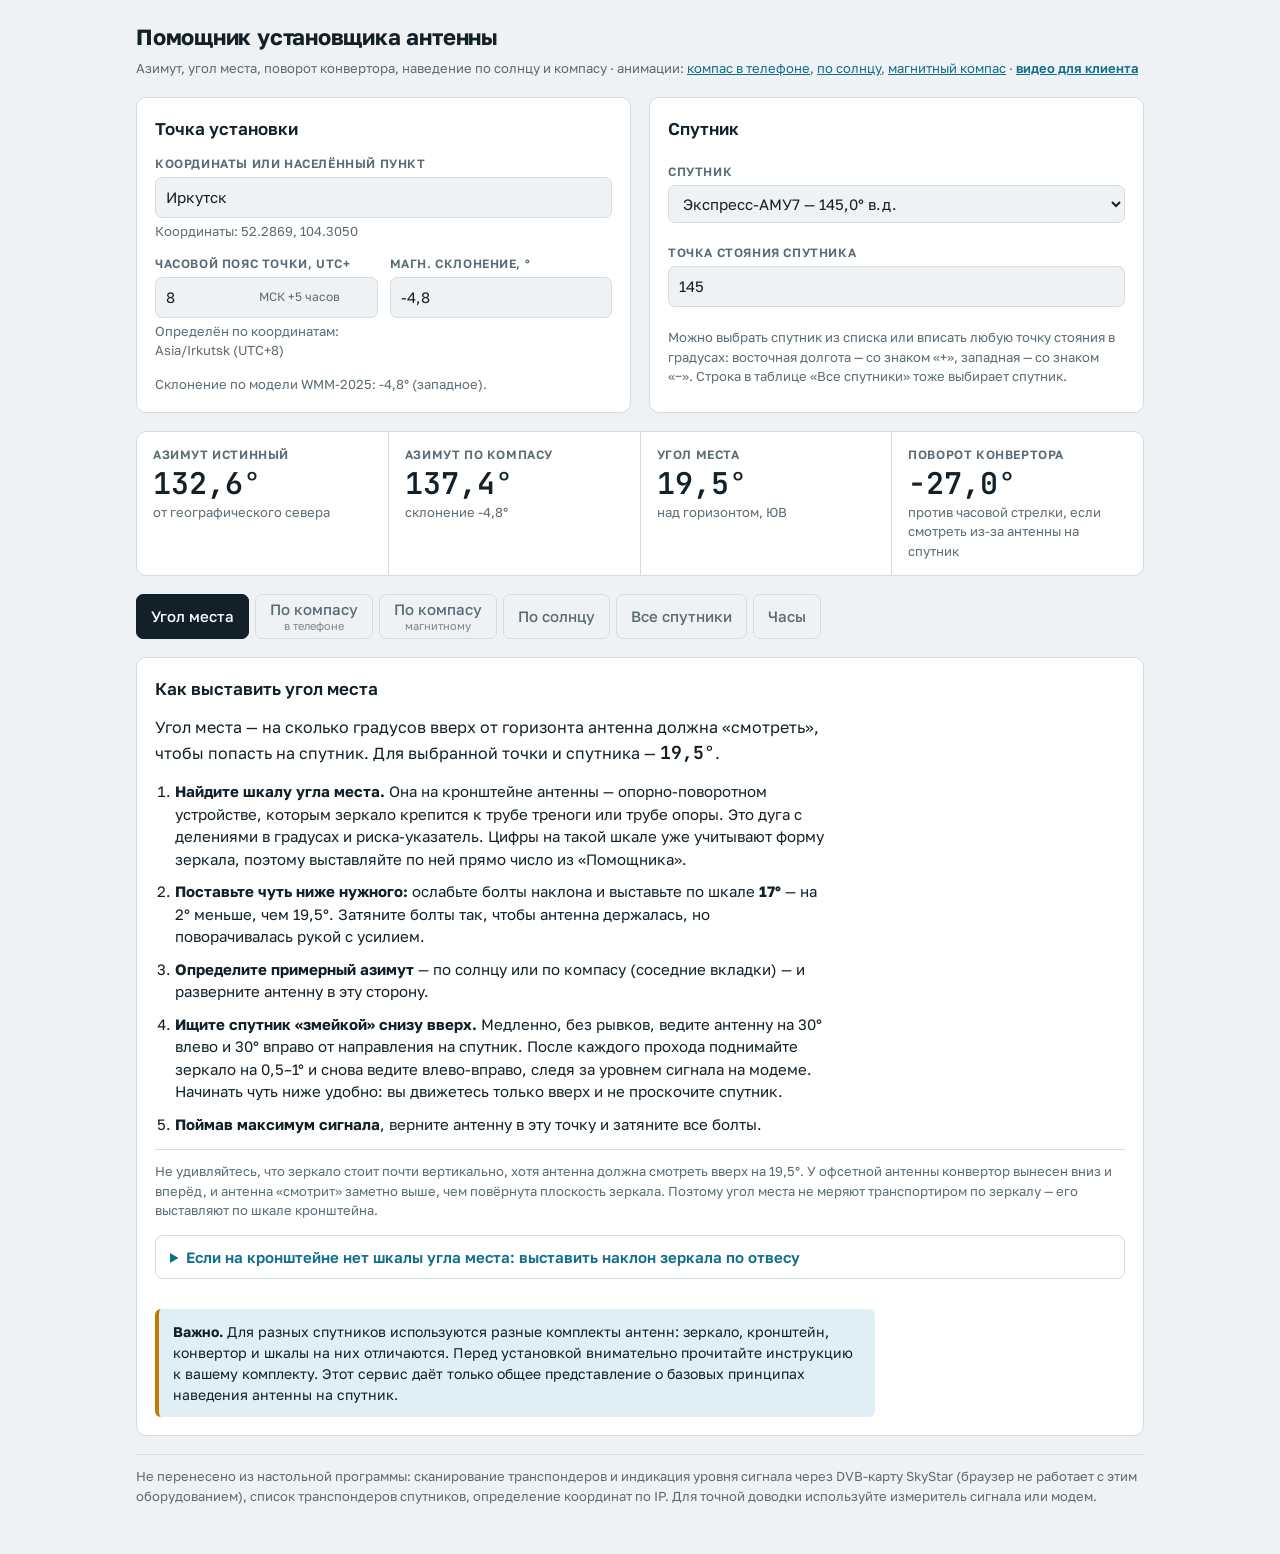
==== index.html @ d5254fed "Часовой пояс: подсказка «МСК +N часов» в поле Co-Authored-By: Claude Opus 5.5 <noreply@anthropic.com" ====
<!doctype html>
<html lang="ru">
<head>
<meta charset="utf-8">
<meta name="viewport" content="width=device-width,initial-scale=1,viewport-fit=cover">
<title>Помощник установщика</title>
<meta name="claude:viewport-fit-sides" content="cover">
<link rel="preconnect" href="https://fonts.googleapis.com">
<link rel="stylesheet" href="https://fonts.googleapis.com/css2?family=Golos+Text:wght@400;500;600;700&family=JetBrains+Mono:wght@400;600&display=swap">
<style>
/* Layout: a single working column — point & satellite on top, the four key angles as a readout strip, then method panels (dish, sun, compass, all satellites, clock) */
:root{
  --bg:#eef2f4; --panel:#ffffff; --ink:#122029; --muted:#5b6b75; --line:#d3dce1;
  --accent:#0f6e8c; --accent-soft:#e0eff4; --sun:#c27a00; --warn:#b3261e; --ok:#2e7d32;
  --f-body:"Golos Text",system-ui,-apple-system,"Segoe UI",Roboto,sans-serif;
  --f-data:"JetBrains Mono",ui-monospace,"SFMono-Regular",Menlo,Consolas,monospace;
}
@media (prefers-color-scheme:dark){:root:not([data-theme="light"]){
  --bg:#0e1519; --panel:#152027; --ink:#e3ebef; --muted:#93a4ad; --line:#26353e;
  --accent:#4fb3d4; --accent-soft:#17323d; --sun:#f0b23c; --warn:#ff8a80; --ok:#81c784; color-scheme:dark}}
:root[data-theme="dark"]{
  --bg:#0e1519; --panel:#152027; --ink:#e3ebef; --muted:#93a4ad; --line:#26353e;
  --accent:#4fb3d4; --accent-soft:#17323d; --sun:#f0b23c; --warn:#ff8a80; --ok:#81c784; color-scheme:dark}
*{box-sizing:border-box}
[hidden]{display:none!important}
body{background:var(--bg);color:var(--ink);font-family:var(--f-body);font-size:15px;line-height:1.5}
.wrap{max-width:1040px;margin:0 auto;padding-block:20px 48px;padding-left:max(16px,env(safe-area-inset-left,0px));padding-right:max(16px,env(safe-area-inset-right,0px));display:grid;gap:18px}
header{display:flex;flex-wrap:wrap;align-items:baseline;justify-content:space-between;gap:6px 16px}
h1{font-size:22px;margin:0;font-weight:700;letter-spacing:-.01em;text-wrap:balance}
header p{margin:0;color:var(--muted);font-size:13px}
h2{font-size:17px;margin:0;font-weight:600;text-wrap:balance}
.panel{background:var(--panel);border:1px solid var(--line);border-radius:10px;padding:18px;display:grid;gap:14px;min-width:0}
.grid2{display:grid;grid-template-columns:repeat(auto-fit,minmax(280px,1fr));gap:18px}
label{font-size:12px;color:var(--muted);text-transform:uppercase;letter-spacing:.05em;font-weight:600;display:block;margin-bottom:4px}
input,select,button{font:inherit;color:var(--ink)}
input,select{width:100%;background:var(--bg);border:1px solid var(--line);border-radius:7px;padding:8px 10px;min-width:0}
input:focus-visible,select:focus-visible,button:focus-visible{outline:2px solid var(--accent);outline-offset:1px}
.row{display:grid;grid-template-columns:repeat(auto-fit,minmax(140px,1fr));gap:12px}
.hint{font-size:13px;color:var(--muted);margin:0}
.err{color:var(--warn);font-size:13px;margin:0}
.ac-list{position:absolute;z-index:20;left:0;right:0;top:100%;margin:2px 0 0;padding:4px;list-style:none;background:var(--panel);border:1px solid var(--line);border-radius:8px;box-shadow:0 6px 20px rgba(20,35,45,.14);max-height:260px;overflow:auto}
.ac-list li{padding:8px 10px;border-radius:6px;cursor:pointer;display:flex;justify-content:space-between;gap:10px;font-size:14px}
.ac-list li small{color:var(--muted)}
.ac-list li[aria-selected="true"],.ac-list li:hover{background:var(--accent-soft)}
.ex{display:flex;flex-wrap:wrap;gap:6px;align-items:center;margin-top:6px;font-size:12.5px;color:var(--muted)}
.ex button{font:12.5px var(--f-data);background:var(--accent-soft);color:var(--accent);border:0;border-radius:6px;padding:4px 8px;cursor:pointer}
button{background:var(--accent);color:var(--panel);border:0;border-radius:7px;padding:8px 14px;font-weight:600;cursor:pointer}
button.ghost{background:transparent;color:var(--accent);border:1px solid var(--accent)}
/* readout strip */
.readout{display:grid;grid-template-columns:repeat(auto-fit,minmax(200px,1fr));gap:1px;background:var(--line);border:1px solid var(--line);border-radius:10px;overflow:hidden}
.cell{background:var(--panel);padding:14px 16px;display:grid;gap:2px;align-content:start}
.cell .k{font-size:12px;color:var(--muted);text-transform:uppercase;letter-spacing:.05em;font-weight:600}
.cell .v{font-family:var(--f-data);font-size:30px;font-weight:600;font-variant-numeric:tabular-nums;line-height:1.15}
.cell .s{font-size:13px;color:var(--muted)}
.kitnote{margin-top:16px;padding:12px 14px;border-left:4px solid var(--sun);background:var(--accent-soft);border-radius:6px;font-size:14px;line-height:1.5;max-width:80ch}
.past{margin-top:10px;border:1px solid var(--warn);border-radius:10px;padding:12px 14px;display:grid;gap:10px}
.past p{margin:0;color:var(--warn);font-size:14px;font-weight:600}
.past-btns{display:flex;gap:8px;flex-wrap:wrap}
.cell .v.gone{color:var(--muted);text-decoration:line-through;text-decoration-thickness:2px}
.status{display:inline-flex;align-items:center;gap:6px;font-size:13px;font-weight:600;padding:3px 10px;border-radius:99px;background:var(--accent-soft);color:var(--accent);justify-self:start}
.status.bad{color:var(--warn);background:transparent;border:1px solid var(--warn)}
nav{display:flex;flex-wrap:wrap;gap:6px}
nav button{background:transparent;color:var(--muted);border:1px solid var(--line);font-weight:500}
nav button[aria-selected="true"]{background:var(--ink);color:var(--panel);border-color:var(--ink)}
nav button.two{line-height:1.1;padding-top:6px;padding-bottom:6px}
nav button.two small{display:block;font-size:11px;font-weight:400;opacity:.8;margin-top:2px}
.data{font-family:var(--f-data);font-variant-numeric:tabular-nums}
table{border-collapse:collapse;width:100%;font-size:14px}
th,td{text-align:left;padding:7px 10px;border-bottom:1px solid var(--line);white-space:nowrap}
th{font-size:12px;color:var(--muted);text-transform:uppercase;letter-spacing:.05em;font-weight:600}
td.n{font-family:var(--f-data);text-align:right;font-variant-numeric:tabular-nums}
tr.sel td{background:var(--accent-soft)}
tbody tr{cursor:pointer}
tr.dim td{color:var(--muted)}
.tag{font-size:11px;font-weight:600;color:var(--accent);border:1px solid var(--accent);border-radius:4px;padding:0 5px;margin-left:6px}
.scroll{overflow-x:auto}
.kv{display:grid;grid-template-columns:auto 1fr;gap:6px 16px;margin:0}
.kv dt{color:var(--muted);font-size:14px}
.kv dd{margin:0;font-family:var(--f-data);font-variant-numeric:tabular-nums;font-weight:600}
ol.steps{margin:0;padding-left:20px;display:grid;gap:6px}
svg{max-width:100%;height:auto;display:block}
svg text{font-family:var(--f-body);fill:var(--ink)}
.fig{display:grid;place-items:center;background:var(--bg);border-radius:8px;padding:10px}
.lead{margin:0;font-size:16px;line-height:1.5;max-width:70ch}
.lead b{font-family:var(--f-data);font-size:18px}
ol.steps.big{font-size:15px;line-height:1.5;gap:10px;max-width:75ch}
.more{border:1px solid var(--line);border-radius:8px;padding:10px 14px}
.more summary{cursor:pointer;font-weight:600;color:var(--accent)}
.note{font-size:13px;color:var(--muted);border-top:1px solid var(--line);padding-top:12px;margin:0}
@media (prefers-reduced-motion:reduce){*{transition:none!important}}
</style>
</head>
<body style="margin:0">


<div class="wrap">
  <header>
    <h1>Помощник установщика антенны</h1>
    <p>Азимут, угол места, поворот конвертора, наведение по солнцу и компасу · анимации: <a href="compass.html" style="color:var(--accent)">компас в телефоне</a>, <a href="sun.html" style="color:var(--accent)">по солнцу</a>, <a href="magnetic.html" style="color:var(--accent)">магнитный компас</a> · <a href="video.html" style="color:var(--accent);font-weight:600">видео для клиента</a></p>
  </header>

  <section class="grid2">
    <div class="panel">
      <h2>Точка установки</h2>
      <div class="ac">
        <label for="coords">Координаты или населённый пункт</label>
        <div style="position:relative">
          <input id="coords" placeholder="52.2869, 104.3050 или название населённого пункта" autocomplete="off" role="combobox" aria-autocomplete="list" aria-expanded="false" aria-controls="acList">
          <ul class="ac-list" id="acList" role="listbox" hidden></ul>
        </div>
        <p class="err" id="coordsErr" hidden></p>
        <p class="hint" id="coordsInfo" style="margin:4px 0 0"></p>
      </div>
      <div class="row">
        <div><label for="tz">Часовой пояс точки, UTC+</label><div style="position:relative"><input id="tz" type="number" step="0.5" min="-12" max="14"><span id="tzMsk" style="position:absolute;right:38px;top:50%;transform:translateY(-50%);font-size:12px;color:var(--muted);pointer-events:none"></span></div><p class="hint" id="tzHint" style="margin:4px 0 0"></p></div>
        <div><label for="decl">Магн. склонение, °</label><input id="decl" type="text" readonly tabindex="-1" style="cursor:default" title="Считается автоматически по координатам"></div>
      </div>
      <p class="hint" id="declHint"></p>
    </div>
    <div class="panel">
      <h2>Спутник</h2>
      <div>
        <label for="sat">Спутник</label>
        <select id="sat"></select>
      </div>
      <div>
        <label for="satlon">Точка стояния спутника</label>
        <input id="satlon" type="number" step="0.1" min="-180" max="180">
      </div>
      <p class="hint">Можно выбрать спутник из списка или вписать любую точку стояния в градусах: восточная долгота — со знаком «+», западная — со знаком «−». Строка в таблице «Все спутники» тоже выбирает спутник.</p>
    </div>
  </section>

  <section class="readout" aria-live="polite">
    <div class="cell"><span class="k">Азимут истинный</span><span class="v" id="rAz">—</span><span class="s">от географического севера</span></div>
    <div class="cell"><span class="k">Азимут по компасу</span><span class="v" id="rMag">—</span><span class="s" id="rMagS">с учётом склонения</span></div>
    <div class="cell"><span class="k">Угол места</span><span class="v" id="rEl">—</span><span class="s" id="rElS"></span></div>
    <div class="cell"><span class="k">Поворот конвертора</span><span class="v" id="rSkew">—</span><span class="s" id="rSkewS"></span></div>
  </section>

  <nav role="tablist" aria-label="Способы наведения">
    <button role="tab" data-tab="dish" aria-selected="true">Угол места</button>
    <button role="tab" data-tab="compass" aria-selected="false" class="two">По компасу<small>в телефоне</small></button>
    <button role="tab" data-tab="magcomp" aria-selected="false" class="two">По компасу<small>магнитному</small></button>
    <button role="tab" data-tab="sun" aria-selected="false">По солнцу</button>
    <button role="tab" data-tab="all" aria-selected="false">Все спутники</button>
    <button role="tab" data-tab="clock" aria-selected="false">Часы</button>
  </nav>

  <!-- DISH -->
  <section class="panel" data-pane="dish">
    <h2>Как выставить угол места</h2>
    <p class="lead">Угол места — на сколько градусов вверх от горизонта антенна должна «смотреть», чтобы попасть на спутник. Для выбранной точки и спутника — <b id="elMain">—</b>.</p>
    <ol class="steps big" id="elSteps"></ol>
    <p class="note" id="elNote"></p>
    <details class="more">
      <summary>Если на кронштейне нет шкалы угла места: выставить наклон зеркала по отвесу</summary>
      <div class="grid2" style="margin-top:12px">
        <div style="display:grid;gap:12px;align-content:start">
          <p class="hint" style="color:var(--ink)">Плоскость зеркала офсетной антенны направлена не туда, куда антенна «смотрит»: антенна смотрит выше на несколько десятков градусов. Эта разница называется <b>угол офсетности</b>. Он указан в паспорте антенны, обычно 22–26°. Зная его, можно выставить наклон зеркала с помощью отвеса и рулетки.</p>
          <div class="row">
            <div><label for="offset">Угол офсетности (из паспорта), °</label><input id="offset" type="number" step="0.1" value="24"></div>
            <div><label for="dishH">Высота зеркала, мм</label><input id="dishH" type="number" step="1" value="600"></div>
          </div>
          <div class="row">
            <div><label for="dishW">Ширина зеркала, мм</label><input id="dishW" type="number" step="1" value="550"></div>
            <div style="align-self:end"><button class="ghost" id="estOffset" type="button">Прикинуть угол по размерам</button></div>
          </div>
          <p class="hint">Если паспорта нет, угол можно прикинуть по размерам зеркала: измерьте его высоту и ширину и нажмите кнопку. Это приблизительная оценка.</p>
          <dl class="kv" id="dishKv"></dl>
          <ol class="steps" id="dishSteps"></ol>
        </div>
        <div class="fig"><svg id="dishSvg" viewBox="0 0 320 300" width="320" role="img" aria-label="Схема наклона зеркала с отвесом"></svg></div>
      </div>
    </details>
    <div class="kitnote"><b>Важно.</b> Для разных спутников используются разные комплекты антенн: зеркало, кронштейн, конвертор и шкалы на них отличаются. Перед установкой внимательно прочитайте инструкцию к вашему комплекту. Этот сервис даёт только общее представление о базовых принципах наведения антенны на спутник.</div>
  </section>

  <!-- SUN -->
  <section class="panel" data-pane="sun" hidden>
    <h2>Наведение по солнцу</h2>
    <p class="hint"><a href="sun.html" style="color:var(--accent);font-weight:600">Посмотреть анимацию: как это выглядит в 3D →</a> · <a href="video.html" style="color:var(--accent);font-weight:600">Создать видео для клиента →</a></p>
    <p class="hint" style="font-size:14px;color:var(--ink);max-width:68ch">Солнце за день проходит по небу с востока на запад. Один раз в день оно оказывается точно в той стороне, где висит спутник, только выше или ниже него. В эту минуту достаточно развернуть антенну «лицом» к солнцу, и по сторонам света она будет смотреть точно на спутник. Ни компас, ни транспортир не нужны.</p>
    <div class="row">
      <div><label for="sunDate">Планируемая дата установки</label><input id="sunDate" type="date"></div>
      <div style="align-self:end"><button class="ghost" id="sunNow" type="button">Сегодня</button></div>
    </div>
    <div class="cell" style="border:1px solid var(--line);border-radius:10px">
      <span class="k">Солнце будет в стороне спутника</span>
      <span class="v" id="sunMatch">—</span>
      <span class="s" id="sunMatchS"></span>
      <div class="past" id="sunPast" hidden>
        <p id="sunPastT"></p>
        <div class="past-btns"><button type="button" id="sunTomorrow">На завтра</button><button type="button" class="ghost" id="sunPick">Выбрать другую дату</button></div>
      </div>
    </div>
    <div class="grid2">
      <div style="display:grid;gap:12px;align-content:start">
        <h2 style="font-size:15px">Что делать по шагам</h2>
        <ol class="steps" id="sunSteps"></ol>
        <p class="note">Не смотрите на солнце, в том числе сквозь тёмные стёкла: ориентируйтесь только по теням. Не оставляйте антенну надолго развёрнутой на солнце: зеркало собирает тепло на конверторе и может его перегреть. Если в эту минуту солнце за облаками, используйте способ по компасу или повторите на следующий день: время почти не меняется.</p>
      </div>
      <div class="fig" style="gap:6px;padding:8px;align-content:start">
        <iframe id="sunTopFrame" src="sun.html?only=vTop" title="Вид сверху: анимация наведения по солнцу" loading="lazy" style="width:100%;max-width:420px;height:440px;border:0;border-radius:10px;background:#fff;display:block;margin:0 auto"></iframe>
        <p class="hint" style="text-align:center;margin:0">Нажмите на картинку — пауза / продолжить · <a href="sun.html" style="color:var(--accent);font-weight:600">вся анимация →</a></p>
      </div>
    </div>
    <div class="kitnote"><b>Важно.</b> Для разных спутников используются разные комплекты антенн: зеркало, кронштейн, конвертор и шкалы на них отличаются. Перед установкой внимательно прочитайте инструкцию к вашему комплекту. Этот сервис даёт только общее представление о базовых принципах наведения антенны на спутник.</div>
  </section>

  <!-- COMPASS -->
  <section class="panel" data-pane="compass" hidden>
    <h2>Наведение по компасу в телефоне</h2>
    <p class="hint"><a href="compass.html" style="color:var(--accent);font-weight:600">Анимация: компас в телефоне →</a></p>
    <div class="grid2">
      <div style="display:grid;gap:12px;align-content:start">
        <dl class="kv cmpKv"></dl>
        <ol class="steps">
          <li>Снимите чехол с магнитом, откройте «Компас» в телефоне и поводите телефоном «восьмёркой» — это калибровка.</li>
          <li>Отойдите на 3–5 шагов от антенны, треноги и машины, держите телефон ровно, экраном вверх.</li>
          <li>Медленно поворачивайтесь, пока на экране не будет значение «азимут по компасу» (если в телефоне включён «Истинный север» — истинный азимут). Верхний край телефона смотрит на спутник: заметьте в этом направлении вешку или ориентир.</li>
          <li>Разверните антенну на ориентир, выставьте угол места и доводите по сигналу «змейкой»: на каждом положении угла места ведите антенну на 30° влево и 30° вправо от предполагаемого направления на спутник, меняя угол места на 0,5–1°.</li>
        </ol>
        <p class="note">Склонение посчитано по мировой магнитной модели WMM-2025 на текущую дату. Восточное склонение положительное. В районах магнитных аномалий компас может врать на несколько градусов, тогда надёжнее способ по солнцу.</p>
      </div>
      <div class="fig"><svg class="cmpSvg" viewBox="0 0 320 320" width="320" role="img" aria-label="Компасная роза с направлением на спутник"></svg></div>
    </div>
    <div class="kitnote"><b>Важно.</b> Для разных спутников используются разные комплекты антенн: зеркало, кронштейн, конвертор и шкалы на них отличаются. Перед установкой внимательно прочитайте инструкцию к вашему комплекту. Этот сервис даёт только общее представление о базовых принципах наведения антенны на спутник.</div>
  </section>

  <section class="panel" data-pane="magcomp" hidden>
    <h2>Наведение по магнитному компасу</h2>
    <p class="hint"><a href="magnetic.html" style="color:var(--accent);font-weight:600">Анимация: магнитный компас →</a></p>
    <div class="grid2">
      <div style="display:grid;gap:12px;align-content:start">
        <dl class="kv cmpKv"></dl>
        <ol class="steps">
          <li>Найдите на шкале компаса число «азимут по компасу» — на рисунке справа оно отмечено синим. Это направление на спутник.</li>
          <li>Отойдите на 3–5 шагов от антенны, треноги и машины, уберите от компаса телефон и ключи. Держите компас ровно, на ладони.</li>
          <li>Поворачивайте компас вместе с собой, пока красный конец стрелки не ляжет точно на букву «С» шкалы. Стрелка стоит на месте — поворачивается шкала.</li>
          <li>Теперь отметка с нужным числом показывает на спутник. Посмотрите от центра компаса через это число и поставьте в этом направлении вешку за антенной или заметьте дальний ориентир: дерево, столб.</li>
          <li>Разверните антенну на вешку, выставьте угол места и доводите по сигналу «змейкой»: на каждом положении угла места ведите антенну на 30° влево и 30° вправо от предполагаемого направления на спутник, меняя угол места на 0,5–1°.</li>
        </ol>
        <p class="note">Склонение посчитано по мировой магнитной модели WMM-2025 на текущую дату. Восточное склонение положительное. В районах магнитных аномалий компас может врать на несколько градусов, тогда надёжнее способ по солнцу.</p>
      </div>
      <div class="fig"><svg class="cmpSvg" viewBox="0 0 320 320" width="320" role="img" aria-label="Шкала магнитного компаса: стрелка на С, отметка направления на спутник"></svg></div>
    </div>
    <div class="kitnote"><b>Важно.</b> Для разных спутников используются разные комплекты антенн: зеркало, кронштейн, конвертор и шкалы на них отличаются. Перед установкой внимательно прочитайте инструкцию к вашему комплекту. Этот сервис даёт только общее представление о базовых принципах наведения антенны на спутник.</div>
  </section>

  <!-- ALL -->
  <section class="panel" data-pane="all" hidden>
    <h2>Все спутники из точки установки</h2>
    <div class="scroll">
      <table>
        <thead><tr><th>Спутник</th><th>Позиция</th><th style="text-align:right">Азимут</th><th style="text-align:right">По компасу</th><th style="text-align:right">Угол места</th><th style="text-align:right">Конвертор</th></tr></thead>
        <tbody id="allBody"></tbody>
      </table>
    </div>
    <p class="hint">Серым показаны спутники ниже 5° над горизонтом: на практике их закроют рельеф и лес. Строка выбирает спутник.</p>
  </section>

  <!-- CLOCK -->
  <section class="panel" data-pane="clock" hidden>
    <h2>Проверка часов</h2>
    <p class="hint">Для наведения по солнцу часы должны идти точно: ошибка в 4 минуты сдвигает азимут солнца примерно на 1°.</p>
    <dl class="kv">
      <dt>Время устройства</dt><dd id="clkDev">—</dd>
      <dt>Время на точке</dt><dd id="clkSite">—</dd>
      <dt>Расхождение с сервером</dt><dd id="clkOff">не проверено</dd>
    </dl>
    <div><button id="clkCheck" type="button">Сверить с сервером</button></div>
    <p class="hint">Сверка идёт по времени веб-сервера, точность около 1 секунды. Если расхождение больше 30 секунд, поправьте часы устройства.</p>
  </section>

  <p class="note">Не перенесено из настольной программы: сканирование транспондеров и индикация уровня сигнала через DVB-карту SkyStar (браузер не работает с этим оборудованием), список транспондеров спутников, определение координат по IP. Для точной доводки используйте измеритель сигнала или модем.</p>
</div>


<!-- precise time zones of Russia: 0.05° grid built from timezone-boundary-builder (OpenStreetMap) boundaries via geo-tz; elsewhere tz-lookup -->
<script>var RUTZ={"s":0.05,"lat1":82,"lon0":19,"zones":["Europe/Kaliningrad","Europe/Moscow","Europe/Simferopol","Europe/Kirov","Europe/Volgograd","Europe/Astrakhan","Europe/Saratov","Europe/Ulyanovsk","Europe/Samara","Asia/Yekaterinburg","Asia/Omsk","Asia/Novosibirsk","Asia/Barnaul","Asia/Tomsk","Asia/Novokuznetsk","Asia/Krasnoyarsk","Asia/Irkutsk","Asia/Chita","Asia/Yakutsk","Asia/Khandyga","Asia/Vladivostok","Asia/Ust-Nera","Asia/Magadan","Asia/Sakhalin","Asia/Srednekolymsk","Asia/Kamchatka","Asia/Anadyr"],"d":".l6B1u.20k|.kzB24.20h|.kvB2b.mB1b.1yh|.kuB2c.bB1v.1y8|.kuB2c.4B27.1y3|.kqB4v.1xz|.kgB56.1xy|.kbB5c.1xx|.jmB5z.1xz|.j7B6c.1y1|.izB6f.1y6|.ivB6c.erP6.1wP14.1gg|.hdBf.11B5n.jBq.dnP18.14P1m.1ga|.h0B16.nB50.1B7.oB1c.d1P1r.fP28.1g4|.gvB1h.jB56.hB1p.cqP4m.1g1|.gsB1o.iB5b.5B1x.ckP4r.1fy|.gqB1r.fB7i.cfP4w.1fv|.gqB1s.cB7l.ceP4z.1fs|.gqB1r.dB7m.6tPr.4uP52.1fo|.fcBv.cB1w.hB7l.6hP1e.4kP55.1fj|.f4B3b.kB7h.6bP1s.4hP57.1fd|.f0B3h.eB7l.67P1z.4kP56.1f8|.euB3t.5B7o.65P23.4sP51.1f3|.ehBbx.66P24.5lP4c.1ez|.e2Bc9.69P23.5jP4g.1ey|.dvBcd.6cP21.5iP4k.1ex|.dsBcc.6jP1u.5jP4o.1ew|.dqBc8.6tP1l.5lP4r.1ew|.dqBc1.78P14.5rP4s.1ey|.drBbp.ebP4s.1f1|.dvBb1.esP4t.1f3|.e1Bad.f8P4t.1f5|.e9Ba1.fcP4r.1f7|.9eBv.48B9s.fdP4p.1f9|.98B17.4aB9h.ffP4v.1f4|.96B1c.4aB99.fhP5e.1eo|.94B1f.4cB8x.foP5o.1eg|.95B1e.4eB8n.fuP5u.1ec|.96B1c.4hB8j.fvP5z.1e8|.9aB15.4pB8b.fyP63.1e4|.9hBt.51B4f.7B3g.g1P65.1e1|.fgB49.eB3b.g1P66.1dz|.fnB3y.oB35.8cP2.7oP67.1dx|.geB27.9Bj.13Bn.8B21.80Pu.7aP69.1dv|.gyB1i.2yB1v.7zP19.6zP6f.1dp|.hlBl.39B1o.82P1j.6pP6r.1dg|.lhB14.8jP1s.6dP73.1d8|.llBv.8oP1x.65P7e.1d0|.lxB8.90P1z.61P7o.1cr|.v8P1x.60P7w.1cj|.vbP1u.62P7y.1cf|.vfP1p.66P80.1ca|.vmP1f.6gP7y.1c5|.vrP15.6uP7u.1c0|.13uP7v.1bv|.13wP7w.1bs|.13zP7x.1bo|.142P7y.1bk|.145P7y.1bh|.147P80.1bd|.14cP7y.1ba|.14jP7u.1b7|.14tP7o.1b3|.166P6c.1b2|.16nP5x.1b0|.170P5k.1b0|.177P5d.1b0|.179P5f.1aw|.17aP5l.1ap|.17aP5s.1ai|.17aP5x.1ad|.17bP61.1a8|.157Pq.1eP66.1a3|.152Pz.1aP6b.19y|.14zP14.19P6f.19t|.14yP15.1bP6f.19r|.14yP16.1dP6e.19p|.14yP16.1iP69.19p|.150P12.1pP63.19q|.153Px.1wP5x.19r|.158Pm.26P5r.19t|.183P5m.19v|.17zP5q.19v|.147Pm.32P5u.19v|.142Pw.2sP5z.19v|.z4P4.4sP12.2kP63.19v|.ytPs.4eP15.2eP67.19v|.ypP10.4aP15.2aP6b.19v|.ynP15.47P15.26P6f.19v|.ymP19.46P11.24P6j.19v|.ynP19.30Pl.1P1h.23P6o.19u|.yoP17.2uP24.25P6t.19t|.yqP14.2sP1r.2hP6z.19r|.yvPw.2tP1u.2bP75.19q|.z7Pc.2xP1y.26P7b.qaSl.iu|.qvBg.b1P21.1zP7l.q3Sv.ip|.qoBx.apP21.1vP7s.pzS10.in|.qiB1b.agP1z.1uP7x.pxS12.im|.qcB1m.aaP1u.1wP84.puS13.il|.q7B1u.a8P1s.1tP8d.ppS12.im|.q2B21.a7P1o.1tP8l.gPf.orSy.5Sh.i2|.pxB29.a6P1i.1tP9w.kkSo.3bSq.3St.hw|.psB2g.a7P1d.1rPa6.k4S13.3fS5.cSz.ht|.ppB2k.aaP16.1rPal.joS19.3tS11.hs|.pmB2o.alP3.aP8.1xPaw.jcS1e.3sS11.hs|.pjB2s.czPb3.j5S1h.3tSz.ht|.pdB2y.cwPb9.j1S1h.3xSu.hv|.p2B38.cuPbh.ivS1f.44Sm.hz|.otB3g.crPbq.irS1c.mr|.ooB3k.coPby.iqS17.mt|.n8Bw.9B3u.cmPc3.ebSh.40Sz.mx|.n0B55.ckPc9.dwS12.ro|.msB5b.cjPcd.ddS1r.62Sd.l2|.mkB5h.chPcg.d7S26.5mSs.kv|.m9B5p.chPck.d0S2i.5dSy.ks|.m0B5w.c5Pcy.cwS2r.56S11.kr|.lwB5y.7cPc.4cPd5.csS2y.51S13.kr|.ltB5y.6wP1a.3rPdc.clS37.4yS13.kr|.lsB5u.6wP1k.3gPdk.cgS3e.4vS12.kr|.lqB5m.73P1p.37Pdt.bgSl.aS42.4cSz.ks|.lpB5h.77P1t.2zPe1.baSt.4S4c.48St.ku|.lmB5f.7cP1t.2tPe8.b8Sw.1S4i.48Sj.kz|.ljB5b.7jP1s.1zPf3.b6Sy.1S4p.3uSk.l5|.lfB57.7tP1p.1vPf8.b6S5t.3mSr.l1|.lcB50.86P1i.1xPf9.b7S5x.eSc.2qSv.kz|.l8B4x.8jP14.21Pfd.b6S63.2Sp.2jSw.kz|.l4B4w.8tPl.2aPfg.b8S72.2bSw.kz|.l1B4u.8tPu.21Pfk.b9S7b.23Su.l0|.kxB4o.8zP10.1vPfn.bbS7r.1pSo.l3|.ktB4j.95P14.1pPfs.b9S7z.1pSc.l9|.kpB4j.97P16.1kPfy.b7S87.n3|.kmB4f.9cP19.1ePg3.b7S8h.mt|.kgB4a.9mP1b.1aPg5.b9S8t.mg|.k8B4b.9tP1b.17Pg8.b9S95.m4|.k5B48.9zP1a.16Pg9.bcS99.ly|.k3B45.a5P18.15Pga.bgS99.lv|.k1B43.aaP15.15Pga.bpSd.5S8l.lu|.k0B41.afP13.13Pga.cbS8k.lt|.k0B3x.alP11.10Pgb.cfS50.3S3e.lu|.k0B3v.arPw.zPga.ckS4w.8S3a.lv|.k1B3r.axPs.wPgb.cpS4q.iS31.ly|.k1B3o.b3Pm.vPgd.cuS4k.rS2u.lz|.k1B3l.bdP8.yPg4Sb.d0S4d.yS2p.m0|.k1B3j.9sPd.2bPg4Sh.d3S46.16S2k.m0|.k0B3i.9pPn.22Pg5Sl.d3S41.1iS2b.m1|.jzB3g.9pPv.1vPg5So.d4S3v.1pS25.m4|.jyB3f.9pP10.1rPg4Sr.d6S3g.24S1w.ma|.jxB3d.9rP12.1qPfzSy.d6S30.2mS1h.ml|.jwB3b.9uP12.1rPfrS17.d9S2r.2yS12.ms|.juB3a.9yP11.1nPfpS1f.uSj.c5S2d.qv|.jtB38.a2Pz.1jPfoS1m.qSq.c5S26.qy|.jsB38.a6Pv.1fPfnS1t.mSv.a6Sc.1oS20.r1|.jqB38.acPo.1dPfnS1y.lSx.a0Sn.1lS1t.r5|.jpB37.amPa.1ePfoS22.kSz.9wSu.1jS1o.r8|.jnB38.c5PfyS1x.lSy.9wSy.1iS1j.rb|.jlB36.c6Pg6S1q.oSw.9xS11.1iS1g.rb|.jjB34.c8PgfS1h.sSs.3gSc.57S7.tS14.1hS1g.r9|.jgB32.c9PgtS16.wSk.3fSw.3Sc.48Sk.nS15.1hS1j.r4|.jdB31.caPgyS11.4wS1j.3zSq.lS16.1fS1o.qz|.j9B33.c8Ph2Sz.4wS1p.3uSs.mS16.1dS1t.qu|.j4B36.c6Ph4S14.4sS1v.3pSs.oS14.1eS1y.qo|.j0B37.c5Ph5S18.4rS20.3lSq.sS11.1dS23.qk|.ixB38.c4Ph3S1e.lSr.3eS25.3iSm.xSy.1dS26.qh|.iwB38.c1Ph2S1P1S1i.fS1d.2xS2f.3cSe.13Sv.1dS2a.qe|.ivB37.bzPh1S3s.3S7.2dS2o.4mSp.1fS2f.qa|.ivB35.bmPheS4l.1yS2x.4fSi.1hS2j.q7|.iwB32.6tJ4.2eJs.10Pi4S4m.1sS38.63S2l.q5|.iyB2z.6gJr.20J13.aJ6PimS4l.1oS3e.5xS2o.q3|.j1B2u.6dJ11.1tJ1lPijS4r.1lS3h.5tS2r.q1|.j0B2t.6aJ1a.1nJ1nPieS4x.1jS3l.5qS2t.pz|.iyB2t.69J1f.1jJ1pPibS53.1gS3o.5lS2w.py|.iwB2t.69J1j.1gJ1qPi9S57.1fS3q.5iS2w.py|.iuB2s.6bJ1m.1cJ1sPi0S1P1S5k.1aS3s.5fS2w.py|.isB2s.6cJ1u.12J1vPi8S5n.11S3v.5dS2v.py|.ipB2t.6cJ2i.7J24Pi9S5q.oS47.5bS2u.py|.inB2t.6dJ4uPi7S5u.dS4j.5aS2s.py|.ilB2s.6fJ4vPi4S5z.7S4q.5bS2p.px|.ijB2r.6gJ4xPieSap.59S2o.px|.ihB2s.6gJ4yPidSas.59SdUjS1q.px|.ifB2s.6gJ50PidSat.5aU15S1f.px|.idB2t.6gJ52PiaSav.5bU1mSx.px|.ibB2u.6gJ54PibSat.5dU2dS4.px|.iaB2u.6gJ56Pi7Saw.5cU2j.pw|.i8B2u.6gJ59Pi7Sav.59U2p.pt|.i7B2u.6fJ5cPi5Sax.56U31.pj|.i6B2u.6fJ5ePi5Saw.52U37Y9.p8|.i5B2t.6gJ5gPi5Sav.4zU39Yk.oy|.i3B2u.6hJ5iPi6Sas.4wU3bYu.op|.i2B2t.6jJ5lPi3S1P1Saq.4uU3cY11.oj|.i1B2s.6kJ5pPi7Sal.4rU3eY17.9Y3.o2|.hzB2t.6kJ5tPi4Sal.4pU3eY28.nf|.hyB2s.6mJ5sPi1Sap.4nU3fY2h.n7|.hxB2s.6mJ5rPi3Saq.4lU3fY2p.n0|.hwB2t.6mJ5qPi9S4P1Saf.4kU3fY2w.mv|.huB2v.6mJ5tPidSad.4jU39Y1U4Y32.mr|.htB2v.6mJ5vPibSae.4iU38Y3c.mo|.hsB2x.6kJ5vPieSac.4hU36Y3i.ml|.hrB2x.6lJ61PieSa6.17Um.2nU2zY3t.mi|.hqB2x.6lJ65PibSa5.14Ut.2gU30Y1U1Y1U1Y3t.mh|.hpB2x.6mJ6lPhvSa5.11Uy.2bU31Y41.mf|.hpB2x.6lJ6qPhrSa5.zU12.27U33Y42.me|.hoB2z.6jJ6wPhmSa5.yU14.23U34Y45.md|.hoB30.6hJ6zPhkSa5.xU15.1zU37Y47.mc|.hoB30.6gJ6tPhrSa5.vU17.uUu.7U39Y49.mc|.hoB31.6eJ6vPhqSa6.tU16.nU4iY4h.g5@o.5c|.hoB31.6cJ6xPhqSaa.oU15.jU4nY4q.fp@15.53|.hoB32.69J70PhpSac.lU16.fU4oY4w.fg@1h.4x|.hoB33.65J70PhsSad.jU1b.9U4lY53.fb@1o.11@1.3r|.hqB32.5zJ6rPi6Sad.iU65Y56.f4@1w.r@h.3i|.hsB32.5vJ6uPi5Sae.hU65Y58.f0@20.n@n.3e|.htB32.5qJ6yPi5Sad.hU66Y59.ew@25.j@r.3c|.hvB31.5jJ72Pi7Sae.fU66Y5c.es@2b.f@s.3b|.hxB30.5fJ73PieSa9.fU66Y5e.el@2i.d@s.3b|.hzB2z.5dJ75PifSa7.eU66Y5h.eh@2m.c@r.3b|.i0B31.59J7cPifSa2.aU68Y5j.20Y4.aY7.bt@2p.d@n.3d|.i2B31.56J7gPidSa1.5S7U67Y5k.1kY1f.bb@2s.f@i.3f|.i4B31.52J7lPi6SajU66Y5k.15Y24.ay@2t.k@a.3j|.i5B33.4yJ7pPi4SalU64Y5l.tY2m.1fY5.95@2u.4d|.i8B32.4vJ7yPhuSapU3S1U5wY5o.kY2z.lYf.3Yi.8y@2u.4e|.ibB32.4rJ84PhgS3P2SazU5rY5t.5Y3h.dY16.8v@2s.4g|.ieB33.4mJ85PhdS1P1Sb8U5mY9m.6Y1a.8u@2p.4i|.igB36.4gJ86Ph5SbjU5jY9r.3Y1b.8t@2l.4m|.ijB38.4aJ88Ph3SbjU5gYba.8t@2g.4q|.imB3a.45J88PgvSbpU5gYbm.8k@29.4w|.ioB3d.40J89PgmSbxU5eYbs.8h@1y.56|.irB3f.3uJ89PglSbzU5bYbx.8f@1o.5g|.iuB3h.3pJ89PghSc4U5cYbw.8g@u.8@a.5q|.iwB3l.3kJ8bPgbSc7U5bYbx.8j@e.6l|.izB3l.3hJ8aPgbSc9U59Yah.dY13.fj|.j2B3k.3gJ88PgcSc6U5aYak.fYz.fk|.jaB3e.3fJ87PgcSc6U58Yan.iYs.fn|.jiB38.3eJ7wP2J1P7J2P1J1PgcSc3U55Yaq.xY5.fu|.jrB31.3eJ7sPghSceU53Yat.gv|.jzB2v.3eJ7oPggSd2U4gYav.gv|.kdB2l.3dJ7gP2J2PghSd3U4dYay.58@m.b0|.l6B1w.39J7ePgkSd6U4bYb0.48@7.q@z.aq|.lcB1s.37J7ePghSdaU49Yb0.41@k.j@19.a@7.a1|.71Bd.e3B1o.37J77P1J3PgkSd9U48Yb0.3y@y.9@25.9m|.6vBp.e2B1t.2vJ79PgoSd7U4bYay.3w@3u.o@5.2@3.89|.6tBw.dyB20.2kJ7aPguSd3U4dYax.3t@51.82|.6qB14.dvB23.2dJ7aPguSd4U4lYaq.3r@56.7z|.6oB1b.dsB2g.1vJ7bPgvSd6U4lYaq.1p@e.1m@59.7x|.6nB1f.drB2t.1dJ7bPgySd8U4nY5U1Y1U3Y1U1Yba.a@w.1i@5d.7u|.6lB1j.dsB2x.14J7gPg7SfP9Sd8U51Yb9@18.1d@5k.7p|.6lB1m.drB32.uJ7kPg3SiP7SdeU4xYb9@1a.4@a.u@5y.7e|.6mB1o.drB35.mJ7mPg3Se5U4tYbb@22.e@65.79|.6nB1p.86Bh.4wB6.3B37.eJ7tPftS3P1Se4U4uYbc@8q.75|.67B3.dB1s.7xBr.4nB3p.7J80PfjSeaU51Yb9@93.6s|.68B5.aB1v.7rBx.4iBl.2B38.1J83PeyS2PcSecU58Yb5@99.6n|.67B2h.7jB13.4dBo.4B35J84PevS9P1SegU5bYb3@9e.6j|.66B2s.76B19.49Bs.7B30J84PeuSepU5eYb2@9h.6f|.65B34.6uB1e.45Bx.3B2zJ85P1J1P11J4PdiSetU5hYaz@9l.6b|.5yB3k.6jB1j.43Bz.2B2yJ87P10J5PdiSerU5iYb2@9l.68|.5uB1.1B3q.6eB1m.43By.2B2xJ8jPoJ6PdiSepU5kYb0@9o.66|.5qB41.68B1o.44By.2B2vJ8qPaJ1P5J5PdmSemU52Y3U6Y1U2Y1U1Y1U4Yb2@9p.63|.5qB45.64B1p.46Bv.4B2sJ8tP3JfPdoSelU4yYbr@9p.61|.5qB48.60B1r.1rBh.1zBu.4B2nJ9lP4J1PdfSeiU4zYbt@9p.5z|.5pB4d.5wB1r.1hB15.1mBv.2B2lJ9uPdeSegU50Ybr@9z.5r|.5nB4j.5rB1s.1bB1h.1bB11.1B2kJ9tPdhSedU53Ybm@a8.5m|.5hB3.1B4p.5nB1s.16B1x.vB17.1B2gJ9wPdjSe8U56Ybn@aa.5j|.5dB51.5jB1q.14B2b.fB1d.3B2eJ9zPdhSe9U55Ybm@ad.5g|.59B59.5fB1p.11B48.2B2fJ9zPdhSebU53Ybp@ae.5b|.5fB56.5cB1o.yB6sJ4B2J9uPdjSebU52Ybo@ah.58|.5fB59.2mBi.25B1m.xB75J9qPdjSecU52Ybo@ai.56|.5fB5b.2dBu.21B1j.vB7gJ9nPdfSedU52Ybj@1Y2@al.54|.5eB5e.24B1u.18B1h.uB7iJ1B1J9oPddSefU4vYbo@ar.51|.5cB5j.1uB29.12B1d.fB81J9oPddSeiU4qYbr@at.4y|.5bB5m.1lB2m.xB1a.bB88J9kPdgSejU4pYbs@av.4v|.5aB5p.1cB2x.wB15.aB8eJ9fPdiSekU4nYbu@ay.4r|.59B5v.10B38.yBx.aB8fJ9hPdhSenU4fYbx@b2.4p|.59B5y.qB3i.17Bf.eB8gJ9jPdgSeqU4aYbx@b7.4m|.5aB63.dB3r.1wB8gJ9lPdgSepU49Yc0@ba.4i|.5bBa7.1sB8jJ9lPdgSeqU47Ybe@2Y1@1Yi@bf.4e|.5bBa8.1oB8lJ9mPdgSeqU48Yb7@lY7@bj.4a|.5cBa8.1kB8nJ9lPdiSeoU4bYb3@ch.47|.5dBa7.1hB8pJ9lPdjSekU4hYad@d9.43|.5fBa6.1dB8sJ9lPdjSejU4iYa1@dp.3z|.5lBa1.18B8wJ9hPdnSegU4kY9y@dx.3v|.5qB9w.fBm.3B91J9gPdnSefU4kY9m@ee.3r|.5sBjzJ9gPdnSeeU4lY9l@ej.3n|.5tBjyJ9hPdmSedU4mY9k@eo.3j|.5uBjyJ2B4J2B6J8pPdzSecU4nY9j@er.3h|.5vBkaJ8rPdySeaU44Y1U6Y2UcY9h@ew.3e|.5xBk8J8sPdwSe8U45YpU2Y9d@2Y1@ew.3b|.5zBk8J8sPduSe7U44Yaa@ey.38|.62Bk7J8sPdsSdzU5S2U42Yae@f0.35|.64Bk0J1B3J8uPdrSdvU4bYa5@ff.31|.64BjwJ92PdrSdvU49Ya7@fi.2y|.63BjxJ4B1J8yPdqSdnU4S3U3wY2U7Yac@fl.2v|.63Bk3J92PdlSdnU44Yaj@fp.2s|.61Bk5J92PdlSdmU45Yak@fq.2q|.5zBk5J92PdnSdkU49Yak@fr.2n|.5yBk0J98PdmSdjU4cYai@fv.2k|.5wBk1J9aPdlSdkU4bYai@fx.2i|.5uBk1J9bPdgS1P3SdlU49Yam@g0.2e|.5tBk0J9aPdhSdrU48Yar@gb.1z|.5rBjyJ9gPdcSduU49Yas@gg.4@3.1l|.5qBjyJ9kPd5SdnU4S3U4kYao@gs.1d|.5oBk0J9nPd1SdiU53Yam@gr.1a|.5mBk0J9rPcrS1P2SdmU54Yaq@gp.18|.5lBk1J9uPcnSdqU55Yaq@gp.17|.5lBk2J9vPcrSdlU55Yap@gr.15|.5lBk0Ja0PctSddU59Yap@gt.12|.5mBjsJa9PcqSdaU5hY1U1Yaj@gu.11|.5nBjoJadPcsSd7U5kYak@gs.11|.5pBjmJaePcqSd8U5mYae@gy.z|.5qBjgJakPcrSd6U5qYa9@h2.w|.5rBj8JaqPcsSd6U5sYa7@h4.u|.5tBj4JapPcvSd7U5rYa6@h8.r|.5uBj1JarPcwSd7U5qYa4@hc.p|.5vBiwJavPcxSd8U5tY9y@hh.l|.5wBirJazPcuSd9U5uY9w@ho.h|.5wBiqJb3PcpSdbU5kY5U3Ya0@ho.f|.5xBioJb6PcnSdcU5iYaaW4@ho.a|.5yBinJb7PcmSdcU5dYaeW7@hp.7|.5zBijJ3B1Jb7PclSdcU2S1U5aYaeWf@hj.5|.61BifJbfPckSdiU3aTaU1oY83W7Y8W2YsW1YzWg@hj.4|.62BidJbdPcrSdfU37TfU1lY83WaY3WbY1W4YeW4YqW4Y5We@hl.3|.63BibJbcPcvSdfU32ToU1hY7yWyYbW7YhWt@hm.3|.64Bi9JbdPcwSdhU2yTvU1fY7xW1fYdWt@hn.4|.64BiaJbdPcvSdjU2rT13U6T3UeTcUcY7yW1gY8Wx@hr|.65Bi7JbiPcrSdqU2kT26U8Y7zW1hY8Wv@hs|.66Bi7JbhPcrSdqU2eT2eU8T1Y7vW2k@ht|.66BhzJbpPcrSdsU2bT2rY7dWaY4W2l@ht|.66BhvJbuP2J7PchSdvU22T2yY7aW31@ha.2@h|.67BhpJcaPcfSdvU1xT31Y7dW32@h7.6@e|.62B4.1BhmJchPcaSe2U1pT31Y7fW35@h4.8@c|.5zBhsJcjPcfSdwU1pT32Y7fW3b@gx.c@9|.61BhpJcjPchSdvU1oT36Y7bW3h@gs.e@7|.60BhnJcqPcfSdsU1oT36VhY6uW3j@2W2@gm.i@4|.5zBhnJcsPchSdoU1nT30V5T1VnY6qW3r@gg.o|.5zBhmJctPcfSdqU1mT31V13Y6iW3q@gc.r|.5zBhlJcuPc9SdxU1hT34V19Y6dW3p@g9.v|.5yBhkJcxPc7SdzU1eT34V1mY1V1Y1V1Y5tW3x@cl.8@3a.y|.5wBhnJcwPc6Se4UrT6U9T36V1uY5pW40@cg.g@2q.6@6.12|.60BhjJcuPc7S1P1Se6UnT9U6T36V1vY5jW48@be.1h@2n.1g|.61BhhJctPc7SeaUkT3nV1xY1V3Y59W4e@bb.1k@2l.1h|.61BhdJcwPc6SeeUhT3mV28Y54W4v@at.1m@2l.1g|.5yBgyJ2BfJcxPc4SegUiT3lV2aY52W4w@ar.1l@2n.1g|.5wBgxJ8BaJd0Pc0SekUgT3kV2nY4pW52@al.1n@2n.1g|.5wBgxJ9B5Jd3Pc3SeiUfT3mV2qY4kW55@ah.1p@2n.1g|.5wBguJeB1J1B1Jd3P6J8PbqSejUdT3pV2oY4jW55@1dZ1@90.1s@2n.1g|.5xBgqJe0PboS2P3SehUeT3pV2qY4hW55@yZ6@5Z8@8t.1x@2l.1g|.5yBgoJe3P1J1P6J6Pb6S2P1SenUdT3rV2pY4gW56@uZn@9Z6@89.22@2j.1g|.66BgfJekPb3SerUcT3vV2oY4hW5a@iZv@6Z7@86.26@2h.1g|.65BggJejPb4SerUcT3wV2mY4jW5h@bZx@3Ze@7x.2b@2e.1g|.66BghJehPb2S1P2SepUbT40V2iY4lW5j@7W3Z1d@7w.2d@2c.1h|.66BgeJemPb1SetU2S3U4T43V2hY4iW5tZ1g@7r.2i@2a.1h|.64BgfJenPb1Sf0T48V2gY4dW5vZ1i@4Z8@cZ5@6p.2v@24.1i|.64BgfJemPb3S3P2SaP2SejT49V2mY1rW2YrW5Y1bW62Z1v@1Z2@1Zb@6l.3b@1r.1i|.65BgfJelPb9SaP2SejT46V2qY1oW6YlWaY10W3Y7W63Z2b@6h.3g@1m.1j|.65BggJelPb8S2PcS1P2SeeT43V2zY3V2Y1aW1Y1W9Y5W1Y1W2Y1W1Y6WcYsWcY7W63Z2c@6e.3k@1j.1j|.66BgfJemPbrSedT3yV38Y1aW12YsWeY4W65Z2d@6c.3m@1i.1j|.6aBgaJenPbuSe9T45V34Y19W11YbW73Z2f@1Z2@8Z1@5x.3p@1g.1k|.6bBg8JepPbuS2P6SeQ2SdiT48V35Y17W13YaW71Z2m@2Za@5q.3s@1c.1m|.6eBg6JeoPc5S4P4Q5SdiT4aV35Y17W12Y9W6zZ31@5q.3u@17.1o|.6eBg7JenPceQ5SdeT4iV34W5YkW1YcW1aY2W6uZ2W3Z34@5o.3x@u.1x|.6fBg9JejPcgQ4SddT4kV33WeY7W7Y9W84Z3c@5p.41@m.20|.6fBg9JejPcgQ5Sd9T4nV33WgY4W6YbW85Z3c@5p.46@d.23|.6eBg9JeiPbkQ2PwQ8Sd7T4mV31WtYaW85Z3c@5p.6m|.6dBg9JegPbmQ7P5Q1P8QmSd8T4kV31WwY5W89Z3f@5m.6l|.6bBg9JeePbtQdP1Q1P2QnSd7T4kV31W9cZ3l@5f.6l|.6aBgaJeePbuQ14Sd6T4jV2vW9jZ3l@5g.6k|.69BgaJecPbvQwS7Q1Sd7T4jV2sW9jZ3s@5d.6k|.65BgeJedPbtQxSddT4kV2uW9iZ3t@5d.6j|.65BgdJecPbuQySdbT4mV2uW9kZ3q@5e.6j|.66BgcJecPbvQuSdeT2S2T4kV2sW9kZ3r@5d.6j|.68BgaJebPbwQuS5Q4SdbT4iV2rW9oZ3n@5e.6j|.6aBg8Je7P1J1PbxQ1eSd1T4iV2qW9oZ3o@5e.6j|.6cBg5Je9PbwQ1iSd0T4hV2oW9qZ3j@5k.6i|.6dBg3JegPbsQ1hSd0T47V2xW9qZ3g@5o.6h|.6iBfyJegPbuQ1gSd1T42V30W9pZ3g@5q.6g|.6lBfuJehP3J2PbpQ1gS1Q1Sd0T3S6T3qV32W9kZ3j@5v.6d|.6nBfrJenPbjQ2P1Q1P1Q1jSdoT3aV32W9nZ3f@5z.6b|.6qBfpJekPbkQ1qSdoT35V34W9pZ3e@62.69|.6sBfmJelPbmQ1oSdoT35V33W9qZ3c@65.68|.6tBflJekPbmQ1pSdpT33V34W9qZ39@69.67|.6tBflJekPbmQ1pSdpT33V35W9mZ3b@6b.66|.6vBfiJenPbeQ1wSdoT32V36W9hZ3f@6c.66|.6xBffJeoPbfQ1uSdnT35V35W9gZ3k@68.66|.6yBfgJekPbhQ1vSdlT35V37W9fZ3m@5Z2@5z.66|.6zBfiJehPbiQ1vSdlT36V36W9dZ3w@5y.65|.6zBfiJeePbpQ1tSdiT36V37W9gZ3v@5x.64|.6yBfjJedPbrQ1sSdiT35V37W9kZ3u@5w.63|.6xBfkJebPbuQ1oSdlT35V37W9lZ3w@5t.63|.6wBfjJecPbvQ1nSdnT38V35W9jZ3x@5s.63|.6wBfkJeaPbyQ1kSdpT38V1T6V2wW9oZ3w@4Z1@5k.63|.6vBfmJe8Pc3Q1gSdrT3fV2uW9oZ41@5k.63|.6uBfnJe5Pc4Q1fSdxT3cV2vW9lZ43@5j.64|.6tBfsJe1Pc5Q1fSe5T37V6U1V2jW9mZ42@21Z1@3h.65|.6rBftJe2Pc3Q1kSe8T31V4U7V2aW9sZ43@1uZ9@3d.66|.6qBfuJe0Pc4Q1lS1Q8Se0T31V3U8V2aW9rZ44@11Z5@4Z4@bZj@36.67|.6oBfwJdyPc3Q1xSe1T2wUkV24W9tZ43@mZ1@cZh@3Zp@34.69|.6nBfvJdyPc4Q20Se1T2tUmV24W9sZ44@iZ3@2Z1@4Z1d@1p.g@10.6a|.6lBfxJdxPc5Q1zSe3T2sUoV22W9rZ4e@4Z1@1Z1p@1m.p@u.6b|.6jBfyJdxPc7Q1ySe4T2sUoV1xW9oZ6i@1h.y@m.6d|.6hBg0JdwPc8Q1zSe4T2qUpV1xW9kZ6m@1f.15@g.6e|.6fBg1JdxPc7Q1ySe7T2pUrV1sW9oZ6l@1c.1a@c.6g|.6eBg3JdxPc6Q1xSe9T2nUwVpU4VtW9vZ6l@11.1m@1.6l|.6dBg4JdxPc4Q1xSedT2lUwV1U7VhUaVmU6WdU3W9bZ6m@u.8d|.6bBg7JdwPc2Q1ySeeT2gU2T1U16VgUcV4U2VdUcW1U4W2U9W96Z6o@p.8h|.69Bg8JdxPbzQ20SeeT2gU1eV2U7V2UcV3U4VdUvW8zZ6r@o.8j|.68Bg7Je1PbvQ21SeeT2iU21V1U6VbUyW8zZ6q@l.8l|.66Bg9Je2PbtQ22SefT2gU28V9U13W8xZ6p@j.8o|.65BgaJe8PboQ21SeeT2gU29V7U15W8yZ6p@d.8t|.63BgdJebPbkQ22Se7T2lU3oW8wZ6p@b.8v|.61BgeJehPbeQ24Se7T2jU3qW8vZ6p@8.8y|.60BgbJenPb6Q2cSe6T2fU3vW8tZ6p@3.93|.5zBgbJesP1J3PawQ2fSe8T2cU3vW6l.eW1tZ6m.9a|.5xBg9J1B1JezPasQ2iSe5T2eU3wW68.sW1sZ6k.9c|.5uBf2JgbParQ2iSe5T2bU2T1U40W5y.zW1rZ6i.9f|.5tBeyJ3B1Jg8PavQ2jSdsT4S3T29U2T1U46W5v.14W1pZ6g.9i|.5rBf0JgaPapQ2qSdpT2kU4aW5s.16W1pZ6d.9l|.5qBf0JgcPaoQ2rSdbT2S1T2nU1T2U1T2U4aW5s.18W1nZ6c.9n|.5pBf1JgbParQ2uScwT2zU4hW5r.19W1mZ6b.9p|.5nBetJ4B6Jg8PauQ2vScrT33U4iW5q.1aW1lZ68.9s|.5kBevJgfPavQ2zS3Q4SciT33U4jW5q.1aW1kZ67.9u|.5hBeoJ5B5JgbPaxQ38ScjT2zU4mW5q.1aW1kZ66.9v|.5fBdeJ3B19JgiPaxQ3aScjT2yU4nW5q.1bW1jZ64.9y|.5eBaaDcB2tJbB10JfjN7JpPb2Q39SckT2xU4nW5n.1eW1jZ62.a0|.5eBa9DgB2pJcB9J2BmJfkNbJkPb4Q38ScmT2xU4nW5j.1iW1iZ61.a2|.5aBacDhB2hJjBaJbBcJfiNhJePb7Q37ScnT2vU4lW5l.1kW1iZ5z.a4|.57BafDiB26J1B9JkB9JkB3JfgNlJ9Pb9Q37ScpT2uU4lW5i.1oW1gZ5y.a6|.56BafDsB1wJe1N5J10N1J1xNxPb8Q37ScqT2uU4lW5h.1qW1dZ5y.a8|.53BaiDsB1wJe1NgJ3N7J2N5J3N8JrN7JvN10Pb8Q37ScpT2vU4jW5i.1rW1aZ5z.a9|.52BaiDuB1vJe1N18JlNeJrN14Pb8Q36ScpT2xU49W3U5W5i.1sW18Z5y.ab|.50BakDuB1uJe0N1bJ5N4J7NjJqN15Pb6Q33ScsT2yU48W6U3W5h.1uW15Z5x.ae|.4yBamDvB1tJe0N2eJ5N7JaN17Pb3Q35ScnT32U47W5r.1vW12Z5w.ah|.4xBanDvB1tJe1N2sJ5N1aPb3Q32ScgT3aU43W5u.1yWzZ5u.al|.4wBamDwB21JduN2uJ1N1cPb4Q30S33Q4S99T3bU41W5u.21WwZ5t.ao|.4vBanDwB21JdqN4cPb4Q2xS2yQeS95T3bU41W5s.25WtZ5t.aq|.4uBanD10B22JdlN4ePb4Q2xS2vQlS8zT3cU41W5q.29Wb.aW4Z5s.at|.4uBalD14B20JdkN4gPb5Q2tS2yQnS1Q5S8qT3cU43W5m.2fW2.jZ3z.2Z1o.aw|.4sBaoD14B1zJdlN4fPb6Q2rS2yQvS8pT3cU41W5l.38Z3q.mZ16.ay|.4rBapD12B1tD4B4JdmN4ePbgQ2hS2xQyS8lT3cU45W5g.3aZ3n.sZ12.b0|.4pBahD19B1vD8JmD1Jd0N4dPbjQ2eS2xQ11S8gT3fU47WaU3W4y.3bZ3k.zZy.b2|.4kBanD17B1vDfJgD2JcyN4dPbkQ2dS2rQ1aS8fT3fU48W1UcW4t.3dZ3i.13Zv.b4|.4eBatDdB1DsB1vD10JcvN4ePbkQ2dS2pQ1dS8eT3eU4nW4r.3cZ3h.17Zt.b5|.4cBb0D6B2DuB1tD12JcuN4ePbkQ2dS2pQ1dS8eT3fU4pW4m.3dZ3e.1cZr.b6|.4aBbaDuB1fD4B8D15JctN4dPbmQ2dS2nQ1lS86T3gU4pW4l.3dZ3e.1dZq.b7|.49BbbDuB1eD8B4D16JctN4cPbmQ2cS2pQ1gS8aT3hU4pW4k.3cZ3f.1fZp.b7|.45BbeDvB1cDbB1D17JcuN4ePoNjPadQ2bS2nQ1hS8bT3hU4rW3U3W4d.3bZ3e.1jZm.b8|.47BbcDvB1bD1kJcuN5rP9zQ3P6Q2bS2lQ1kS84T3mU4yW4c.39Z3f.1lZl.b8|.48BbbDvB11D1uJcuN5rP9yQ2jS2mQ1nS81T3nU4zW4b.36Z3g.1pZh.ba|.4aBb9DvBuD1B5D1vJcuN5sP9xQ2iS2mQ1pS80T3iU2T4U4zW4b.33Z3g.1uZc.bc|.4bBbcDrBuD20JcvN5sP9uQ2kS2jQ1sS81T3aUaT4U4zW4b.2zZ3j.dj|.4cBbbD10BnD1vJcwN5xP9qQ2nS2fQ1uS81T39UbT3U4zW4g.2tZ3k.dk|.4gB2.8BaxD13BfD1zJcxN62P9lQ2lS2dQ1xSjQ5S7eT38U5eW4k.2oZ3j.dm|.4uBasD13BgD1zJcxN63P9lQ2jS2cQ20ShQ6S7eT39U5dW4o.2jZ3i.do|.4xBapD13BfD20JcnN6eP9lQ2hS1mQ1SqQ21S7Q4S3Q8S7eT2bU1TuU5gW4s.2dZ3i.dq|.51BalD16BdD1yJcnN6gP9lQ4P1Q29S1nQ2SpQ2dS2QdS79T28U6TqU5iW4w.29Z3h.ds|.53BaiD1aBaD1xJcnN6iP9pQ2bS1jQ5SmQ2yS77T24UcThU5nW4x.26Z3i.dt|.54BahD1eB6D1wJclN6mP9pQ28S1kQ5SnQ2yS77T23UlT1U1T4U5nW51.24Z3h.dv|.53BamD1aB6D1wJckN6oP9nQ29S1iQ7S2Q3SjQ2zS76T20U6gW51.22Z3h.dx|.50BapD1aB6D1wJcjN6qP7N7P7yQ4P2Q2P12Q2eSoQ1SbQ4S5QiSgQ2zS77TxU3TzU6hW51.20Z3h.dz|.4yBaqD1aB6D1yJcgN76P7xQ8P15Q2cSnQ7S1Q1S3QpSiQ2yS7aTrUlTlU6iW50.1zZ3i.e0|.4yBarD3eJ7D1Jc6N78P7pQfP15Q2eSjQ12SeQ1S2Q30S7aT2S3TkUrT2U4TbU4r.aUg.6UvW4z.1zZ3h.e2|.4wBaxD3jJc6N78P7mQiP15Q2eSiQ12S7Q1S1Q38S7hTgU17T2U4n.13Ur.4W4x.1yZ3g.e4|.4wBayD3kJc4N79P7lQjP13Q2hSfQ13S2Q1S3Q3bS7iTdU5m.1hUm.cW4r.1zZ3e.e6|.4vBb0D3iJc5N7bP7kQkPxQ2mSaQ17S2Q3iS7fTbU5i.1oUi.16W3y.20Z3e.e7|.4vBb1D3fJc7N77P7oQnPsQ45S3Q3hS7gTcU5d.1uU9.1dW3m.2aZ3d.e9|.4tBaxD1B6D3eJc6N75P7sQmP1Q1PoQ47S2Q3gS7iT5S1T5U5c.3lW2m.2Wh.2oZ3b.eb|.4rBayD3nJc3N74P7wQsPhQ7sS7hT4S2U5g.3zW24.bW8.2sZ3a.ed|.4pBb0D3oJc0N75P7xQsPgQ7uS7mU5e.4eW1q.3aZ3b.ee|.4nBazD1B2D3qJbwN76P7yQsP1Q3PdQ7tS7mU5e.4tW1a.3aZ3a.eg|.4oBaxD3rJbxN77P7zQyP1Q2P9Q7sS7mU5d.4xWp.5Wa.3bZ3a.ei|.4oBawD3rJbwN77P7zQ12P8Q7uS7lU5c.50Wi.3uZ39.el|.4pBavD3rJbxN75P7xQ16P2Q7xS7nU5b.9cZ38.en|.4pBapD3wJbwN76P7yQ98S7iU5c.9cZ36.eq|.4qBamD3iI3D1I1DcJ9iK2J29K4N73P7xQ9dS7aU1S1U1S3U59.9cZ35.et|.4qBalD33I2DdI6DdJ9gK6J25K8N70P7sQ9jS7aU5d.9bZ34.ew|.4rBalD2yIbD8I8D4I7J9fK9J22K8N71P7oQ8uR1Q2R1QpS7aU5b.9aZ35.ey|.4rBahD31I13J9fKbJ1wK9N74P7mQ8vR9Q1R4QfS7bU58.9bZ34.f1|.4qBaiD30I16J9cKbJ1wK9N76P7lQ8sRiQfS7aU56.9bZ34.f3|.4qBaiD30I15J9cKcJ1uKcN75P7jQ8wRiQeS77U1S1U52.9dZ36.f3|.4qBaiD2zI15J9dKbJ1sKgN74P7fQ90RlQ4R7S76U52.9fZ36.f4|.4rBagD2zI18J9aKcJ1qKiN76P7bQ93RvS6uU6S5U52.93Z3j.f4|.4sBafD31I17J98KdJ11K15N78P79Q91RzS6wU7S4U4z.92Z3l.f4|.4sBafD32I17J96KeJ2K2J3KbJhK19N7cP69Q2P2Q1P1Q1PmQ92RzS6yU7S2U4y.92Z3m.f4|.4sBagD2B7D2rI19J95KxJfK1cN7gP63Q9PlQ91RzS6xU58.8sZ8.1Z3m.f5|.4uBb0D2gI18J93K2sN7fP60Q9PmQ91RzS6zU55.8qZ3y.f5|.4uBb5D2aI19J91K2wN7nP5oQcPjQ93RyS72U52.8pZ40.f5|.4wBb2D2bI1aJ91K2wN7nP5nQdPdQ2P2Q91R1Q1RzS71U52.8pZ41.f5|.4rBb5D2fI18J91K2vN7oP4sQ3PrQgPcQ91R14S74U4z.8oZ41.f6|.4qBb6D2fI18J92K2uN7oP4rQeP1Q3P9QlPcQ91R12S77U4x.8nZ42.f6|.4qBb6D2dI1aJ94K2sN7oP4qQlP2QrPaQ92R13S77U4v.8oZ42.f6|.4oBb7D2eI18J96K2sN7oP4qQ1eP9Q93R14S76U4t.8qZ42.f6|.4oBb6D2fI19J96K2uN7lP4pQ1gP9Q96R10S74U4t.8tZ41.f6|.4mBb9D2eI17J99K2uN7fP4tQ1hPbQ94R10S2R5S6tU4v.8wZ40.f6|.4oB1.2BawD5B2D2cI1dJ97K2tN7fP4sQ1jPaQ92R12S1R5S6uU4q.93Z3y.f6|.4rBapD2oI1gJ94K2wN79P1N1P1N1P4tQ1mP7Q94R15S6tU4r.94Z3y.f6|.4rBaoD2gI1qJ90K2zN79P4wQ1pP2Q97R15S6sU4t.8yZ43.f6|.4uBalD2gI1oJ90K9J1K2J1K2sN75P4vQazR16S6rU4s.8xZ45.f6|.4wBaiD1cB2D13I1oJ91K8J5K2rN74P4vQb2R2Q1R13S6iU1S6U4r.8wZ47.f6|.4xBajD18B4D13I1sJ90K5J6K2rN72P4wQb2R2Q4R11S6hU4S1U4r.8yZ46.f7|.4xBakD17B4D14I1qJ92K2J8K2sL7N6uP4vQb9R12S6eU4t.93Z46.f7|.4xBajD18B3D15I1qJ9eK2qLfN6jP4xQb7R16S6eU1S2U4n.95Z46.f7|.4vBalDuB2D1B8D3B4D15I1qJ9eK2qL1aN5mP4xQb8R14S6lU4j.97Z46.f7|.4vBalDsBlD14I1qJ9fK2pL1fN5kP4uQb9R12S6mU4f.9bZ46.f7|.4vBakDkB1D8BnD2B5DwI1qJ9gK2nL1mN5dP4uQb9R13S6mU4d.9aZ48.f7|.4vBakDiB6D1BzDwI1kJ2I2J9jK2mL1rN56P4xQ1P1Qb4R18S6kU49.99Z4b.f7|.4vBalD1B5D9B17DyI1jJ9pK2kL1wN51P4zQa1R5QrR2Q4R19S6lU47.98Z4d.f7|.4tB4.1BaoD6B1D1B1cDwI1gJ9rK2kL1wN50P4xQa2R7QoR5Q1R1cS6lU45.98Z4e.f7|.50BamD4B1jDtI1gJ9rK2kL1xN4tO2N3P4xQa3RaQ1R5QdR1hS6qU40.9aZ4f.f7|.4zBcbDrI1bJ2I3J9sK2kL1zN4qO4N1O2P53Q9wRiQ3R1Q4R1jS6rU3z.9aZ4g.f7|.4zBcbDqI1dJ9vK2mL1zN4nO9P52Q9xR2bS6pU3z.9aZ4g.f7|.50Bc9D5B1DhI1D3I1eJ9iK2J6K1J2K2lL22N4jOcP52Q9vR2gS6kU40.9aZ4h.f7|.50BcaD1B5DfI1iJ1I3J9hK2tL25N3gO3N6O1N9O5N2O3N5OfP52Q9tR2gS6mU3y.9cZ4h.f7|.53BceDeI1nJ9gK2qL29N3fO4N2O7N7O9N2OfP55Q9vR1Q2R2cS6lU3w.2hU9.6nZ4i.f7|.52BcgDdI10B4IlJ9eK2qL2bNjL3NwL2N2L2N1nO1eP56Q9vR2dS6fU4S1U3u.2iUc.6lZ4j.f6|.53BcfDdI10B3ImJ2I1J99K2pL2fNaLcNuL9N1jO1gP56Q9xR2gS65U4S1U3S1U1S1U3t.2hUe.6jZ4k.f6|.54BcfDfIxB1IrJ94K1J1K2sL1K4L2xNtL9N1gO1kP55Q9wR1Q1R2hS62U45.2gUf.6jZ4k.f6|.53BchD4B2D8ItB5IrJ94K1J3K2vL2yNkLfN1hO1mP4xQa3R2kS60U46.2gUf.6iZ4l.f6|.54BciD1B3D8IsB6IrJ98K2J1K2sL30N9LpN1eO1sP4tQa2R2nS5zU44.2iUe.6iZ4l.f6|.55BclDaIoB7ItJ94K2yL1K1L2zN3LtN1cO1yP4qQa3R2pS5wU42.2lUb.6kZ4m.f5|.54BclDbIoB7I7B5IfJ95K32L3sN1gO1wP4qQa4R2jS60U40.2qU7.6lZ4n.f5|.53BcpD9IsB3I1B1I5B5IcJ98K32L3tN13O28P4nQa6R2gS61U40.9kZ4n.f5|.54BcpD1B1D6I2B2IlB1I2B7I3B4IbJ9cK2uL3zNwO4N2O2bP4lQa6R2eS62U40.9kZ4n.f6|.56B2.5BclD1B4IoBbI1B2IcJ9dK2oL47NqO2mP4dQ4P2Qa8R2eS61U3y.9mZ4n.f6|.5eB6.2BceIgB3I1B1I1B2I3BeI8J1I3J9aK1J2K2lL4aNgL4N3L1O1L1O2mP4dQaeR2fSfR2S3R1S5eU3y.9mZ4m.f8|.5fB2.aBc9I6B1I4B1I5BlIaJ9hK2lL4dNbLdO2mP4bQagR2fScRaS5dU3x.9nZ4k.fa|.5uBcdI1B6I2BkIaJ9jK2jL4fNaLeO2nP4aQaiR2cS3R2S2RgS5cU3w.9pZ4i.fc|.5sBd9I4B9J98K2oL4iN8LdO2qP49QaiR2cS1RmS5dU3w.9oZ4h.fd|.5sB9.aBd4J9dK2iL4gN9LgO2oP46QakR31S5dU3w.9nZ4g.fe|.5rB5.iBd5J95K2nL4eN8LjO2nP45QalR31S5dU3x.9mZ4f.ff|.5tB2.mBd2J94K2jL4jN3L1N4LiO2lP47QamR31S5dUqS4U34.9lZ4f.ff|.6hBd4J92K2kL4oN1LmO2fP4bQalR32S5eU3S1U4S2U1S4U3ScU33.9kZ4e.fg|.6jB2.1BcxJ97K2jL4nN1LmO2aP4fQamR31S8R1S61U32.9iZ4e.fh|.6nBcuJ9aK2gL5cO29P4hQalR31S6R5S5zU34.9gZ4d.fi|.6mBctJ9bK2kL5aO26P4jQalR31S5R7S5yU35.9fZ4d.1hZb.dq|.6mBctJ98K2mL5aO26P4kQalR3eS5zU34.9eZ4c.1gZh.dm|.6mBcsJ8d.2JsK2nL59O27P4lQamR3dS63U31.9dZ4b.1eZl.dl|.xA1.5oBcsJ8c.5J4.1JlK2lL5dO24P4nQalR2Q1R4Q2R33S61U35.9bZ4b.1eZn.dk|.wA5.5kBcpJ8c.4J2.gJeK2mL5eO20P4pQatR34S5yU38.9aZ4b.1dZp.dj|.uAa.7A1.5aBcnJ8c.pJb.1K3.3K2hL5dO1zP4mQayR32S5yU3a.99Z4a.1eZp.dj|.tAk.59BciJ1B4J8c.qJ9.9K2hL5aO22P4kQb0R31S5sU3j.96Z49.1fZp.dj|.rAq.56BchJ88.12J3.dK2gL5cO20P4kQb2R30S5rU3k.96Z48.1gZp.di|.gA13.55BcbJ8d.1jK2eL5dO21P4iQb5R2wS5vU3k.94Z47.1iZp.dh|.eA1b.4zBceJ8c.1iK2eL5cO21P4jQb6R2vS5sU3o.92Z46.1kZp.aZ5.d1|.dA1n.4mBcgJ8b.1jK2gL5aO21P4hQb9R2uS5lU3w.91Z45.1nZp.5Zb.cy|.cA1q.4lBciJ80.2J6.1jK2fL5bO22P4hQb8R2tS5nU3x.8zZ45.1pZo.3Ze.cw|.cA1r.4iBclJ7y.1sK2fL5dO21P4hQb7R2rS5oU40.8xZ44.1rZn.3Zh.ct|.cA1t.4fBa9H1B2eJ7u.1uK2iL5bO22P4fQb8R2pS5lU46.8wZ42.1tZn.1Zj.cs|.cA1u.4dBa8H5B2cJ7m.22K2iL5cO21P4eQb9R2nS5mU49.8uZ42.1uZm.2Zk.cq|.cA1t.4gBa1HcB2aJ7d.2cK2kL56O24P4eQb8R2oS3R2S5dU4f.8sZ41.1xZk.2Zm.co|.bA1s.4kB8mH2BnH2B6H2BeHcB2bJ75.2kK2kL54O23P4fQb9R2uS58U4l.8qZ40.1zZj.3Zm.cn|.aA1t.4lB8lH7B3H3B2H1B8H3B2H7B1H1BbHdB29J6t.2J6.2sK2hL1K1L54O20P4gQb8R2uS58U4o.8oZ3z.22Zh.4Zm.cm|.9A1u.4pB8iHhB6H12BwI5B2I2B13J6m.5J2.32K2jL53O20P4gQb7R2wS54U4t.1lX2.70Z3x.25Zf.6Zm.ck|.9A1t.4pB8hH1B2HgB6H12B3H1BrIaB11J6m.2J1.36K2kL53O20P4gQb7R2xS55U4u.1fXa.6wZ3w.28Zc.9Zk.ck|.bA1r.4oB8lH1wBlIiBuJ6k.3bK2jL56O20P45Q8P1Qb8R2zS53U4w.1cXc.6vZ3u.2cZ9.cZj.cj|.cA1q.4pB8kH1zI3B2I1BcIjBtJ6k.3bK2jL58O1xP45Qb4R3fS51U4y.13Xk.6vZ3r.31Zh.cj|.kA1j.4qB8hH20I7BbIiB2I1B3I3B1I2BiJ6l.3bK2iLm.3L4jM2O1vP44QayR3eS2R6S50U50.11Xm.6uZ3q.34Ze.ck|.wA18.4qB8kH1xI7B3I3B1I1B1ImB3I6BiJ68.1J3.5J4.3cK2hLk.2L4jM6O1qP8O4P3rQb0R3fS5aU50.10Xo.6tZ3o.38Zb.cl|.1dA1.5gB8kH1yI1bJ5B4J2B7J60.3rK2.2Ki.3K1xLb.3L3.6L27M3L24MbO1uP1O6P2O2P3mQb1R3gS54U1S3U51.zXq.6tZ3m.3bZ7.cn|.6uB8hH21I17JbB2J3B6J5v.3wKm.4K1wLb.cL28M3L21MeO25P3lQazR3jS4zU5a.yXr.6sZ3k.g7|.6wB8cH25I16JcB1J1B8J5n.6J2.3xKe.5K2.4K1wL7.gL25M7L1zMgO24P3nQauR3lS4zU5f.vXr.6rZ3j.g8|.6yB83H2B1H28I17JdB9J5e.4fK4.2K7.7K2.3K1vL4.hL24MbL1qM2L5MmO1zP3pQaqR3pS4wU5h.vXq.6sZ3h.g9|.71B7yH2dI18JeB7J5e.4gK2.5K5.8K1.6K2.2K1o.fL2aMbL1iM1L3M10O1vP3rQapR3mS4xU5l.uXq.6rZ3g.ga|.76B7tH2dI18JdB1J4B4J4c.4Jm.5gK3.9K1c.mL21M1L3MkL17M1bO1rP3yQaiR3pS4xU5m.uXp.6rZ3f.gb|.76B7sH2eI18JiB2J4d.5J4.1J5.aJ2.5hK5.7Kc.2Kx.mL1zMvLuM4L4M1cO1qP3xQajR3pS4xU5n.uXn.6tZ3c.gd|.76B7qH1B4H27I1bJ4y.6J1.5J4.7J4.5gK6.9K7.5Ky.nL1xMuL2M1LrM6L2M1iO1mP3xQagR3tS4vU5n.vXm.6tZ3b.ge|.75B7xH25I1dJ4s.4J1.pJ1.5hK2.oKw.sL1tMwL1M5LmM1sO1pP3vQabR3zS4rU5p.xXj.6uZ3a.gf|.74B80H1kI4HbI2H4I1bJ4v.6zKu.wL1pM14LlM1tO1oP3yQa6R43S4wU5k.xXi.6vZ38.gg|.73B80H1lIcH1I6H2I1aJ4y.6sKx.10L1kM1L1M13LlM1wO1M1O1nP3yQa3R45S4yU5j.uXj.6vZ36.gi|.7cB7tH1jI1uJ4y.6rKs.19L1hM15LkM20O1jP43Q9zR48S58U5a.rXm.6uZ35.gj|.7fB1.1B7qH17I2H2I2H4I1uJ4w.6tKq.1dL1eM18LiM21O1hP46Q6P2Q9iR4fS5aU5a.nXo.6vZ33.gk|.7hB7qH17I23J4w.6sKo.3K1.1fL11M1L1M1mLcM22O1hP46Q4P6Q9gR4fS59U5e.gXt.6uZ32.gl|.7hB7sH12I25J4v.6uKc.4K8.1lLqM1zLaM23O1fP4jQ9aR1Q1R4hS5aU5h.9Xx.6tZ31.gm|.7hB7sH13I24J4z.4J4.6iK8.8K2.2K5.1mLbM6L8M21L5M27O1bP4qQ96R4jS59U1oS4U3s.2X11.6tZ2z.go|.7jB7qH12I23J5a.6kK4.dK4.1oL9M7L8M22L4M28O1aP4rQ96R4iSo.5S1.3S4cU16S2UcS9U3sX13.6sZ2y.gp|.7lB7pH3B1HsI3H2I23J53.2J3.6lK3.hK1.1rLaM4uO2M2O12P4sQ94R4lS4.1Sb.kS48U11S7U1S1U6SeU3rX12.6tZ2w.gq|.7nB7rHrI2aJ51.95L5M4zO13P4wQ91R4g.1R1.1R2.12S46UySyU3pX13.6sZ2v.gr|.7mB7uHnI2dJ1I1J4x.98L4M4yO12P2O1P4uQ2P1Q8yR4c.1dS2.1S41UxSxU3rX14.6rZ2u.gs|.7kB7yHlI2dJ4z.9aL1M4zO16P51Q8vR46.1lS41UwSyU3rX13.6rZ2t.gt|.7iB81HmI2aJ55.96M4xO1aP4zQ8vR3u.1yS3zUsS13U3sX12.6sZ2q.gv|.70B1.gB80HqI28J57.3J2.90M4uO1cP54Q8sR3r.20S3xU3S5U4S8U2S1bU3sX12.6rZ2p.gw|.6wB8.bB82HqI28J5d.90M4uO1aP56Q8uR3m.28S4.7S3oU4S1kU3sX13.6rZ2o.gx|.6wB8.9B86HpI26J5k.8vM4wO18P55Q7P3Q1P2Q8hR3l.2cS1.aS59U3sX13.6rZ2n.gy|.6vB8oHoI26J5m.8vM4wO16P5kQ8iR3h.2rS1.1S55U3rX14.6sZ2l.gz|.6tB8qHpI1H2I22J58.1Jd.8wM4yO12P5lQ8iR3g.2vS52U3tX15.6rZ2j.h1|.6vB8nHtI22J4z.1J1.aJ2.4J4.8yM4wO13P5pQ8eR3e.2zS4zU3uX15.6rZ2i.h2|.6wB8mHxI1uJ54.9kM4vO16P5gQ2P5Q8cR3e.2yS4zU3wX15.6rZ2h.h3|.6xB8lHyI1qJ1I2J53.9mM4tO17P1O1P5eQ4P3Q8cR3d.2zS1.3S4wU3vX15.6rZ2f.h5|.6zB8kHuI1tJ54.9pM4sO1aP5cQ8kR3b.36S4uU3wX15.6rZ2d.h7|.70B8jHmG7I1vJ52.9rM4rO19P5fQ8hR39.3aS1.2S4rU3vX15.6sZ2a.h9|.6zB8cG1B7HhG2H4G5I1wJ4z.9vM4sO16P5gQ8gR3a.3cS4sU3uX16.6sZ28.hb|.6yB88G2B1G3B4HjG3H3G6I1rJ2I3J4z.9wM4tO13P5hQ8fR3b.3cS40U2SsU3sX16.6tZ25.hd|.6zB86G9B2H3G1HfGjI1jJ58.9uM4sO13P5fQ8dR3f.7R2.31S42U5SnU1S1U3sX16.6tZ23.hf|.70B83GkH6G5H1GjI1kJ57.9vM4vOyP5fQ8bR3t.30S1.2S3yU9SiU3vX16.6uZ21.hg|.70B76G1BuG1B1G1iI1gJ58.9wM4vOaM1OlP5gQ89R3x.32S3yUbS2U1ScU3vX16.6uZ1z.hi|.6zB77G3BhG1B1G2B6G1lI2G7I19J59.9uM4xO4M7OhP5fQ88R1Q1R3y.32S3xUkS8U3uX15.6wZ1w.hk|.70B6fG3B9G1BfG6BdG5B5G1uI17J5b.9uM59O3M3O8P5gQ81R48.34S3wUoS1U3vX16.6wZ1u.hm|.71B6dG5B1GbB8GbB3G2dI1G2I1G2I11J5c.9uM5dO7P5iQ7zR49.36S3vU4lX15.6xZ1r.ho|.70Bf.2B1.1Bb.8B2.5B52GpB3GdB2G2fI1G2I10J5c.9wM5dO5P5jQ7qR4h.36S3xU4kX14.6yZ1p.hq|.72Bd.6B7.jB4zG3rIzJ5b.9yM5bO6P5jQ1P1Q7eR3Q6R4k.37S3vU4jX13.70Z1m.hs|.72Bd.xB4yG3tIyJ57.a2M5aO4P5pQ7bR7Q2R4m.33S3xU4lX12.70Z1k.hu|.74Bb.yB4vG3wI4G1IsJ56.a4M58P1O2P5tQ78R4w.35S3kU1S7U4oX11.72Z1i.hv|.74Ba.10B4tG45IoJ51.abM58P5t.3Q76R4x.38S3gU4xX11.72Z1g.hx|.77B5.11B4vG43IpJ4z.aeM54P5w.3Q74R4y.39S3cU50X13.71Z1f.hy|.8eB4uG43I1G1I1G1IjJ50.agM4zP5z.8Q6zR4z.37S3eU50X13.71Z1e.hz|.8fB4rG4cIdJ4x.anM4yP5z.9Q6wR51.37S3bU2S1U50X13.71Z1e.hz|.8gB4qG4gI7J50.anM4wP60.gQ6oR51.39S3aU52X15.70Z1d.i0|.8iB4oG4gI5J52.2J1.akM4vP60.lQ6hR50.3eS3aU51X16.6zZ1c.i1|.8kB4lG4hI3J5a.aiM4tP60.nQ6aR55.3fS35U1S1U54X16.70Z1a.i2|.8kB4kG4jJ5f.agM4tP5v.rQ68R55.3iS30U59X18.6zZ19.i3|.8kB4jG4k.3Jq.4J4h.aiM4vP5p.1aQ5qR55.3mS2uU5dX18.6zZ18.i4|.8eB4oG4m.5J1.1J1.2Jc.2J3.5J4g.ajM4vP5o.1dQ5mR56.3nS2nU2S1U5hX19.6yZ17.i5|.8gB4mG4i.3G1.cJ8.dJ4i.ahM4sP5q.1gQ5jR54.3pS2mU5kX1a.6yZ16.i6|.8hB4mG4g.3G1.dJ7.fJ4o.abM4qP5q.1jQ4yRaQ8R55.3pS2mU5k.2X19.6wZ16.i7|.8iB4nG4e.fJ5.2J3.eJd.1J4b.abM4oPfM3P59.1mQ1.1Q4rRcQ6R56.3tS2jU5i.6X17.6wZ15.i8|.8hB4qG4c.mJ2.gJ2.4J1.aJ48.abM4oPfM3P55.1P2.1qQ2.3Q3xR2Q5R2QcR5q.3sS2lU5g.8X16.6wZ13.ia|.8gB4sG47.1tJ4c.a3M4sPbM5P51.24Q3sRbQ5R5v.3tS2mU5e.aX16.6wZ11.ib|.8iB4rG46.1uJ4d.a2M4rP9M8P50.2aQ3kReQ2R1Q1R5u.3wS2gU2S2U5e.bX15.6wZz.id|.8iB4rG46.1tJ4f.a2M4uP5M8P4z.2cQ3iR6d.3uS2.1S2dU5k.cX14.6wZx.if|.8hB4uG41.1wJ4h.a1Mj.4M4iP50.2bQ3iR6c.3wS2.1S2dU5j.eX14.6vZw.ig|.8pB6.1B1.2B46E5G3x.23J4d.a3Mj.5M4hP50.2cQ3iR6b.3yS2bU5l.fX14.6wZt.ii|.8sB1.6B3rE2BcE8GoE6G30.29J48.a4Me.fM4dP4x.2dQ3kR69.3yS2bU5j.iX13.6xZr.ij|.8zB3qEqGfE2G4E7G1E6G1E2G2n.2dJ22.1J8.3J1s.a5Md.eM4eP4x.2dQ3kR68.3zS29U5l.iX14.6xZo.il|.8zB3.1B3lEtG9E6G1ElG2e.2nJ1f.3J1.1J3.2Jb.7J1.8J1n.a7Md.dM4eP4x.2dQ3jR69.3zS29U5l.jX13.6cYa.cZm.im|.94B3jEvG2E10G2b.2oJb.1Jy.3J3.bJ9.hJ1m.a7Md.cM4gP4v.2fQ3fR6b.42S25U5n.iX14.6aYe.7Y3Zk.io|.93B3hE20G2c.2oJ8.5Jw.hJ9.hJ1m.a8Mc.bM5.2My.8M36P4t.2gQ3dR6a.45S22U5p.hX16.68Yg.4Y6Zh.iq|.93B3eE24G2c.2pJ5.7Ju.jJ4.lJ1m.a9M8.mMv.eM33P4t.2fQ3dR69.47S23U5m.hX17.68YrZe.is|.94B3cE26G2b.2sJ5.8Jl.1fJ1j.aaM5.oMr.mM32P1n.2P34.2cQ3eR68.49S22U5m.gX18.68YsZc.it|.94B3bE27G27.2yJ2.8Jm.1eJt.2Jp.abM1.tMo.oM32P1n.1P34.2cQ3cR6a.4aS1zU5n.gX1a.67YtZ9.iv|.96B35E2bG24.2zJ5.aJj.1hJo.4Jm.b7M6.6M6.1M4.rM32P1l.6P3.5P2r.2fQ38R6c.4bS1xU5m.iX1a.68YuZ6.iw|.95B39E28G8E5G1q.30J5.bJh.1jJn.5Jh.cpM34P1a.1P7.7P3.5P2s.2fQ37R6b.4dS1wU5m.jX19.68YvZ3.iy|.96B3aE24GaE7GaE4G19.31J5.dJ1.1Jb.1rJh.6Jc.cvM32P17.qP2s.2fQ38R68.4fS1vU5n.jX19.6aYu.j0|.94B3dE23GaE8G7E1G1E6Gz.2G4.32J7.gJ7.20J8.dgM33P14.rP7.3P2j.2gQ3aR64.4gS1vU1S5U5g.jX19.6cYr.j1|.94B3fE27G1EaG8E8G10.38J4.kJ2.22J8.diM32P12.1jP25.2gQ3bR60.4hS21U5g.jX19.6dYp.j2|.95B3cE30G10.61J2.dpM34Pw.1lP28.2dQ3fR5v.4hS21U5h.jX1a.68Ys.j3|.96B3bE37Gt.jrM35Pv.1nP28.2dQ3dR5w.4hS20U5i.jX1a.64Yv.j4|.98B4.7Bn.3B29E37G5.3Gl.jrM2xP2M4Pn.1wP27.2fQ1f.dQ1fR60.4jS20U1S1U1S1U5d.jX1a.63Yw.j4|.98B3.aBj.5B29E3b.6Gj.jrM2xPs.1xP27.2hQ17.oQ15R64.4kS24U5e.jX1a.5yYz.j5|.9lB3.1B8.eB27E39.aGh.jrM2vPr.20P27.2kQ5.1Qt.vQ6.3QrR1Q2R68.4gS27U5b.jX1a.5wYz.j7|.9sB2.jB24E39.cGh.jqM2uPr.22P25.2tQl.1eQmR3j.1R2s.4hS27U5a.jX1b.5uYx.ja|.acB24E3a.dGg.jsM1.2M2pPn.2P2.22P24.2uQk.1hQjR3h.eR2h.4mS24U5b.iX1b.5tYv.jc|.adB23E3a.eGg.jyM2pPg.2bP22.2zQ5.3Q5.1kQgR3h.jR2f.4lS25U5a.iX1b.5tYv.jc|.aeB23E3a.eGf.k0M2mPg.2dP1z.4zQeR3f.nR2d.4lS25U5c.hX1c.5sYu.jd|.agB8.1B1.1B1rE39.fGf.k2M2kPa.2jP1y.4zQeR3c.rR2b.4lS26U5c.hX1d.5sYr.jf|.ajB5.3B1tE36.hGf.k3M2iP9.2sPg.2P16.53QdR3a.tRk.2R1m.4nS27U5b.hX1d.5uYn.jh|.akB4.6B1qE35.iGe.k3M2kP8.2tPf.3P1.5Pt.2P1.5bQ1.4Q1.1R37.zRf.9R1c.4tS26U5b.hX1e.5jY8.6Yg.jl|.akB1.dB1pE30.lGb.k5M2kP1.39P1.gP3.1Pk.6P1.5lR32.14R8.gR12.50S27U58.iX1f.5gYc.5Ye.jm|.b1B6.1B1iE2t.qG7.k9M2j.44Pc.5rR2z.1wR10.51S27U56.lX1e.5fYd.6Yc.jn|.b2B4.3B1jE2q.uG1.kdM2j.44P9.5tR2x.1zRx.53S27U57.kX1f.5eYh.5Y7.jp|.b9B1kE2p.l9Mt.4M1m.46P3.5wR2w.22Ru.56S25U57.kX1g.5dYk.jy|.bgB1fE2m.lbMs.3M1n.a5R2w.24Rq.58S25U57.kX1g.5dYl.jx|.bgB1gE2l.lbMq.4M1k.a9R1.1R2t.28Rl.5bS21U5a.kX1g.5dYm.jw|.bhB1eE2m.lcM2.1Ml.3M1g.2M3.acR2s.2hRc.5eS22U57.kX1h.5dYm.jv|.bkB3.4B13E2n.lkMc.7M1g.ajR2o.2lR6.5mS7.6S2.1S1iU57.kX1i.5eYk.jv|.bpB15E2m.lrM6.bM16.1M5.amR2j.2qR1.1R1.61S1jU57.kX1i.5hYg.jw|.bpB14E2n.m9Mr.5M1.3M5.1M1.arR26.96S1.2S1gU57.jX1j.5gYh.jw|.bpB14E2n.maMq.b8R22.9fS7.2S15U55.kX1j.5fYh.jx|.brB12E2n.mbMn.bbR1s.3R1.9kS2.3S2.3S13U55.kX1k.5fYh.jx|.bsB12E2m.mbMo.bsR13.4R1.a0S12U56.kX1k.5fYh.jx|.bsB12E2p.m9Mm.bvRy.acSyU56.kX1l.5cYj.jx|.bqB13E2r.meMe.bzR2.1Rd.1Rb.agSrU5c.lX1m.5aYj.jy|.bpB15E2r.mdM8.1M1.1M2.cbR3.8R3.alSoU5d.lX1m.4uY5.bYi.jz|.bnB18E1B3E2m.mdM4.njSoU5d.kX1o.4rYz.k0|.bnB1dE2k.mgM1.nmSmU5d.kXx.bXi.4oYy.k2|.biB1iE2j.1a4SlU5e.kXv.eXj.4lYz.k2|.bjB1kE2e.1a8SfU4S1U5d.jXx.eXj.4kYy.k3|.bjB1nE29.1acSaU5l.iXy.gXi.4jYw.k5|.bnB1.1B1hE29.1adS2.4S2.1U5k.jXy.hXh.4kYs.k8|.bkB1.3B1jE1sF7E8.1anU5k.iXy.kXf.4lYp.ka|.bjB1oE1rFaE6.1amU5j.kXx.mXe.4oY3.3Yg.ka|.biB1nE1sFdE3.1anU5i.lXx.nXe.4sYg.kb|.biB1nE1qFhE1.1amU5j.lXw.oXe.4rYg.kc|.bhB1pE1nFj.1amU5k.mXu.pXe.4qYf.ke|.blB1kE1kFm.1apU5i.mXu.pXe.4qYd.kg|.blB1iE1hFr.1apU5i.nXs.qXd.4rYc.kh|.blB1bE1oF1E3Fm.1atU5f.oXr.qXc.4jY6.3Yc.kh|.bmB18E1mFu.1atU5e.pXq.rXb.4iYa.2Ya.ki|.bnB17E1nFx.1apU1x.bU36.qXp.sX9.4iYc.2Y8.kj|.blB1aE1lF12.1amU1s.fU35.sXn.vX5.4kYc.kt|.bmB1.1B17E1kF17.1aiU1p.hU35.uXm.5kYc.kt|.bnB17E19B2E9B5F13.1ahU1n.jU35.vXm.5jYd.kt|.bmB18E19B4E7B6F12.1ahU1l.lU33.xXl.5kYd.kt|.bmB18E19B4E7B7F11.1afU1d.2U7.mU31.zXl.5jYf.ks|.blB17E1bB4E2B1E3BbF10.1aeU1b.vU31.10Xk.5kYf.ks|.bkB18E4B3E15BmF3B1Fs.1ahU18.wU30.12Xk.5lYe.ks|.bkB1jE11BrFq.1ajU15.yU2z.13Xk.5lYd.kt|.bkB1kE10BqFs.1ajU10.13U2x.13Xl.5jYf.kt|.bkB1mErB4E3BrFs.1ajU10.13U2v.14Xl.5iYe.kv|.b1B26EqByFs.5F1.1aeUx.15U2u.14Xm.5hYd.kx|.b0B27EoB11Fs.4F4.1abUx.17U2q.16Xm.5hYd.kx|.azB29EjB16Ft.2Ff.1a0U5.7Uf.3U3.17U2o.17Xn.5gYe.kx|.axB2cEhB18F1a.1abU2.3U1.1U2.1jU2n.18Xo.5eYf.kx|.atB2gEhB19F1a.1c1U2o.17Xp.5dYf.ky|.aqB2kEfB1bFdB3Fu.1bzU2o.18Xr.58Yh.kz|.aqB2kE2B3EbB1bFaB5Fv.1bxU2o.19Xt.53Yi.l1|.aqB2pE6B3E2B1dF7B3Fz.1bvU2p.19Xu.51Yj.l1|.aqB4fF3B3F12.1bpU2t.1aXv.4zYj.l2|.aqB4lF14.1bmU2u.1aXw.4xYj.l3|.aoB4oF13.1blU2u.1bXx.4uW4Yf.l5|.arB4lF14.1bjU2v.1bXx.4tW7Yb.l7|.apB4oF14.1bjU2t.1dXw.4sW9Y9.l8|.apB4pF13.1bjU2s.1fXw.4qWcY6.l9|.apB4pF14.1biU2q.1hXw.4pWfY2.lb|.apB4qF14.1bgU2p.1jXw.4nWh.ld|.aqB4qF14.1beU2p.1kX10.4gWk.ld|.arB4sF12.1bcU2p.1kX13.4dWk.le|.apB4uF12.1bcU2n.1lX16.3tW5.cWj.lg|.anB4xF12.1bbU2n.1lX16.3rW9.9Wk.lg|.acB57F14.1b9U2o.1kX17.3qWb.8Wi.li|.abB58F15.1b9U2m.1lX18.3pWc.8Wg.lj|.a9B5aF14.1b9U2m.1lX19.3oWd.8We.ll|.a9B59Fw.1biU2l.1mX19.3pWe.7Wc.lm|.a9B58Fy.1bhU2l.1lX1a.3pWf.7W9.lo|.aaB58Fx.1bfU2n.1lX1a.3qWe.aW3.lr|.abB58F11.1baU2n.1lX1b.3pWe.m4|.abB58F13.1b7U2n.1eX5.4X1a.3pWe.m4|.acB51F1b.1b6U2m.1cX9.2X1b.3lW2.1Wd.m5|.adB4zF1g.1b3U2j.1dXb.1Xl.9Xh.3gWk.m6|.adB4vF1l.1b1U2j.1eXc.1Xk.9Xh.3eWm.m6|.afB4vF1k.1b0U2i.1eXd.1Xj.bXf.3dWm.m8|.84C1.2cB4sF1o.1awU2j.1eXd.1Xj.bXf.3bWm.ma|.85C5.26B4tF1t.1apU2l.1fXc.1Xj.bXe.3bWn.ma|.84C8.23B4uF1u.1anU2l.1gXb.3Xh.cXd.3aWo.mb|.84Cb.1zB4vFbB3F1i.1amU2j.1jX8.4Xh.cXd.39Wo.mc|.83Ch.1uB4vF1v.1amU2j.1nX2.7Xh.cXd.37Wn.mf|.80Cl.2C2.1oB4wF1r.1apU2j.1xXg.eXb.37Wn.mg|.7wCv.1mB4tF1u.1aoU2i.20Xf.eXa.37Wm.mi|.7rC11.1kB4vF1q.1apU1.1U2h.22Xf.eX8.37Wm.mj|.7nC15.1hB4zF1o.1apU2j.24Xe.hX2.39Wn.mj|.7mC18.4C3.17B53F8B1F19.1asU2j.25Xd.3qWn.ml|.7kC1i.15B53F1h.1auU2i.28Xb.3dW9.3Wn.mm|.7iC1l.14B55F1d.1axU2g.2bX8.3cWc.2Wl.mo|.7fC1p.6C5.2CcB6.8B57FaB7Fu.1avU2h.2eX5.30W5.6Wz.mq|.7eC1r.4CkB9.5B59F1BdFu.1awU2f.5jW9.3Wy.ms|.7dC1u.1CmBb.1B57F4BdFu.1atU2h.5jWb.1Wx.mu|.7cC2iB5fF4B3F1BeFs.1atU2g.5kW19.mv|.7cC2iB61Fd.6F6.1avU2g.5kWw.1Wb.mx|.7cC2hB63Fb.1b8U2f.5lWw.4W5.n0|.7cC2gB66F8.1ajU1.oU2f.5lWx.n9|.7dC2fB68F5.1ajU3.nU2e.5jWz.na|.7eC2dB69.3F3.1agU1.1U6.kU2d.5iW11.na|.7fC2cB65.2B1.4F3.1afUe.fU2a.5lWz.nc|.7jC4.2C22B64.3B1.6F3.1aeUh.cU28.5lWu.1W1.ng|.7qC21B64.cF2.1acUn.5U29.5mWt.nj|.7sC20B62.fF1.1a9U32.5kWs.nn|.7uC1yB62.1alU1.2U32.5jWs.np|.7yC1u.2B5z.1ahU2.2U34.5jWs.nr|.7xC1t.9B5t.1agU39.5kWr.ns|.7xC1b.2C8.1C3.fB5r.1afU39.5kWq.nu|.7xC1a.vB5p.1aiU36.5kWp.nw|.7vC19.yB5o.1akU34.5kWm.o0|.7uC19.10B5m.3B5.1adU34.55W8.6Wm.o1|.7uC17.13B5j.2Ba.1acU32.55Wa.1Wo.o3|.7uCw.1gB5u.1abU30.56Wy.o5|.7uCv.1jB5s.1abU2z.56Wy.o6|.7vCt.1pB5o.1aaU2y.56Wz.o6|.7wCs.1sB5l.1abU2x.56Wx.o8|.7xCp.1xB5i.1abU2v.56Ww.ob|.7yCm.20B5g.1acU2u.57Wv.oc|.81Ch.23B5e.1aeU2r.58Wv.od|.84Cc.28B5a.1afU2p.5aWm.om|.atB5a.1aaU2o.5aWl.oo|.awB59.1a9U2m.5aWk.oq|.axB59.1a8U2l.5aWi.7W5.oh|.azB58.1a6U2l.5aWh.6Wa.of|.b0B57.1a6U2l.59Wh.5We.od|.b2B55.1a6U2k.59Wg.5Wg.od|.b3B53.1a7U2j.59Wg.6Wh.oc|.b5B50.1a7U2k.59Wf.3Wl.oc|.b7B4w.1a9U2j.5aWe.3Wm.oc|.b8B4u.1aaU2i.5bWc.3Wn.od|.b9B4s.1acU2h.5dWa.1Wo.oe|.baB4r.1abU2h.5gWw.of|.bbB4q.1abU2f.5iWu.oh|.bcB4o.1acU2d.5lW2.2Wm.ok|.beB4m.1aeU2a.5rWj.om|.bfB4l.1aeU2a.5sWh.on|.bhB4j.1adU2a.5uWd.oq|.bhB4k.1acU28.5wWb.os|.biB4j.1acU25.60W9.ot|.bmBi.eBe.1B2.2B2z.1acU25.61W7.ov|.boBg.eBd.8B3.2B2s.1acU24.62W5.ox|.bpBf.eBc.hB2p.1acU22.v6|.bpBf.eBb.jB2o.1abU20.v9|.brBd.eB8.nB2o.1a9U1z.vb|.bvB9.eB8.pB2o.1a7U1x.vd|.bxB7.eB8.rB2m.1a7U1v.vf|.c3Bn.wB2i.1a0U1.4U1u.vh|.c4Bm.yB2g.19wU21.vj|.c6Bk.10B2f.19tU22.vk|.c6Bk.12Be.5B2.3B1q.19qU22.vm|.c7Bk.10Ba.aB2.7B1n.19tU1w.vo|.c9Bh.11B9.cB1.8B1m.19tU1t.vr|.cdBc.15B2.qB1m.19sU1m.vy|.cdBa.25B1g.19rU1k.w1|.cdB8.2bB1e.19qU1e.w6|.ceB6.2bB1g.19qU17.wc|.evB1h.19pU10.wj|.evB1h.19pUu.wp|.etB1k.19pUn.wv|.esB1m.19qUf.x1|.euB1l.19qU8.x7|.evB1l.19qU1.xd|.eyB1j.273|.f2B1g.272|.f5B1f.270|.f8B1b.271|.fbB16.273|.fbB1.3B11.274|.fgBz.275|.fhBx.276|.fjBu.277|.fkBs.278|.fkB1.1Bp.279|.fnBm.27b|.foBh.27f|.fpBf.27g|.fpBf.27g|.fqBd.27h|.frBb.27i|.fuB2.1B5.27i|.2nk|.2nk|.2nk|.2nk"};function ruTz(lat,lon){var G=RUTZ;if(!G.rows){var C="ABCDEFGHIJKLMNOPQRSTUVWXYZ@";G.rows=G.d.split("|").map(function(r){var a=[];r.replace(/([A-Z@.])([0-9a-z]+)/g,function(m,c,n){a.push([c==="."?-1:C.indexOf(c),parseInt(n,36)])});return a})}if(lon<0)lon+=360;var r=Math.floor((G.lat1-lat)/G.s),c=Math.floor((lon-G.lon0)/G.s);if(r<0||r>=G.rows.length||c<0)return null;var row=G.rows[r],k=0;for(var i=0;i<row.length;i++){k+=row[i][1];if(c<k)return row[i][0]<0?null:G.zones[row[i][0]]}return null}</script>
<!-- time zone by coordinates: @photostructure/tz-lookup 11.6.1 (MIT), inlined -->
<script>function tzlookup(Y,W){var X="XKXJXJXIXIXSXSXRXRXQXQXP##U;U;U;#$UZUZUZUZUZXHXGXGXTXTXXXXXYXYXZXZY#Y#Y$Y$Y%Y%Y&Y&Y'Y'XUXUXVXVXWXKXJXJXIXIXSXSU:U$#%#&V,#'U;#(#)UZUZUZUZUZ#*UZXGXGVPVPVP#+YIYIYIYI#,W@W@W@W@W@W@Y&X/X/X/X/X/XVXWVTUV#-T,T,#.U:U:#/#0#1#2#3U;U;U;UZUZUZUZ#4#5YJYJXGYJ#6#7#8YIYIYI#9X1#:W@W@W@#;X/X/#<#=#>#?#@VTVT#A#B#CT,T,#D#E#F#G#H#IV,#J#K#L#MUZUZUZUZX9X9#N#OYJ#P#Q#R#SYI#T#U#VX1#W#XW@W@#Y#ZX/$#$$$%$&$'$($)$*$+$,T,T,$-$.$/U$$0$1$2$3$4$5$6$7UZUZXLXLXH$8$9$:$;$<$=$>YI$?$@$A$B$C$D$E$FW6$G$H$I$J$K$LW;$MT+T+T+XJXIXIXSVB$N$O$P$Q$R$S$T$U$V$WV7XMXLXLXHY6$X$Y$Z%#%$%%%&%'%(%)VR%*%+%,%-%.%/%0%1%2%3%4W;XVT+XKXJXJXIXIXSXSUC%5%6%7TN%8%9%:%;U0XMXMX3X3XH%<%=%>%?%@%A%B%C%D%E%F%G%HX+%I%J%KWX%L%M%N%OXUXVXVXWXKXJXJXIXIXSXSUC%P%Q%RTN%SUUXOX4XNXMXMXLX3X8%T%US2%V%W%X%Y%Z&#&$&%&&&'WXWXWXWXWX&(&)X(XUXUXVXVXW&*ZCZCXIXIXSXSXR&+&,&-&.&/&0UTXNXNXMXMXLXL&1&2&3S2&4T(&5&6WT&7&8&9&:&;&<&=&>&?&@&AX(X(XUX(XVXVXWXKZCZCZCXIXSXSXRUK&B&C&D&E&F&G&HXNXMXMXLX6&I&J&K&L&M&N&O&P&Q&R&SWHW?W?&T&U&V&W&X&YY'X(ZUXUXVZYXWXKXJXJXIXIXSXSXRXRXQXQ&Z'#'$'%'&''XMXMXLX6'(')'*'+','-'.'/'0'1VQXZW?'2Y$'3'4'5'6WGZPZ9'7'8ZH'9XWXKXJZEZEXIXSXSXRXRXQXQZ?':';'<'='>'?XMXLUWXH'@'A'B'C'D'E'F'G'HXZXZZ1W*Y$'I'J'K'L'M'NW8Z9'O'P'QZWZDZDXJZEXIXSXSXRXRXQXQZ?'R'S'TUG'U'V'W'XXLXHXHXGSS'Y'Z(#($(%XYZ0XZ(&Y#Y$Y$W7('((()W8(*ZS(+ZA(,(-(.(/ZTZE(0(1XSXRXRXQXQXPUBUB(2(3(4(5(6(7XLXHX;XGXGSP(8(9(:(;(<Z2XZY#Y#Y$Z-Y%(=(>(?(@(A(B(CZA(D(E(FZLZT(GZV(HXSXRXRXQXQXPXPUB(I(J(K(L(MXLV3XHXHX;XG(N(O(P(Q(RZ*(SZ2Y#Y#Y$Y$Y%Y%XEXE(T(UX>X>ZN(VZ=(WXJXJZVZVZ@(XZQZ:Z:Z:XPXPV1(Y(Z)#V3V3XLXLXHXHXGXGT*)$)%)&Z*Z*XZXZY#Y#Y$Y$Y%Y%XEXE)')()))*XV)+XWZ6XJXJXIXIXSXSXRXRZ:XQXPXPV1),)-).V3XMXLXLXHX;XGXGXTSG)/SGXYXYXZXZY#Y#Y$Y$Y%Y%XE)0)1)2)3XFXCZ6Z6Z8XJXJXIXIXSXSXRXRXQXQXPXPTR)4)5T0XMXMXLXLXHX;XGXGXTXTXXXXXYXYXZXZY#Z/Y$Y$Y%Y%Y&Y&Y')6)7XDXVZ6Z6XKXJXJXIXIXSXSXRXRXQXQXPXP)8)9):X<XMXMXLXLXHXHXGXGXTXTXXSGSGZ/Z/XZZ/Y#Y$Y$Y%Y%Y&Y&Y'Y'XUXUXVZ6Z6XKXJXJXIXIXSXSXRXRXQXQXPXPV+);)<X<XMX:X:X:XHXHXGXGXTXTXXXXXYXYXZXZY#Y#Y$Y$Y%Y%Y&Y&Y'Y'XUXUVIZ6XWXKXJXJXIXIXSXSXRXRXQXQXPXPVLVL)=)>T;T;XLXLXHXHXGXGXTXTVMVMVMVM)?VJVJVG)@VOVFVFVFVHVHVHVHVH)AVKXWXKXJXJXIXIXSXSXRXRXQXQXPXPVLVLT;T;T;T;)BVL)CY()DVNVNVN)EVMVMVM)FVJVJ)G)HVO)I)J)K)L)M)N)O)P)QVKVKVKVKVKVKXIXSXSXRXRXQXQXPXPVLVLT;T;T;T;)RVL)SY()TVNVNVN)UVMVMVM)VVJVJ)W)XVOVOVO)YXEXEXEXEXE)ZVKVKVKVKVKVKVKVKVKVKVKVKVKVKVK*#*$*%*&*'*(*)***+*,*-*.*/*0*1*2*3*4*5*6*7*8*9*:*;*<*=*>*?*@*A*B*CVKVKXPXPV,*CXNXNU;UZ*BTH*CTHTHV,THV,V,*BV,*CU;*CV>V>*CUZ*DUZUZUZTV*DVP*DVPXXY#W@YIY#XJT,UVT,XSXS*B*CU$U$*C*D*DTH*ETHTH*ETHTH*EV,THTHV,*E*F*GUZ*GUZ*HUZUZV4XHVPVPYJ*GYJYJ*G*HXXXX*HYIYIX1YI*H*HW@X1*IW@*I*J*KX/*KX/*L*L*MX.*N*N*OWZWZ*OWZWZWZXVXVWZ*OVTVTVTUV*NUVUVUVUVT,UVT,*MVC*NVC*NU:VC*OU:U:*OU:U$*OU$U$*O*PU$U$THV,U$V,V,*OV,*P*PU;*Q*RU;U;*RU;U;U;U;*RX9XHXHX7XGXGX7YBYJ*PYJ*QYWYWYW*Q*QY9Y9*R*RYIYIYIYIYI*RYIYIYI*R*S*S*TX1X1X1X1*T*U*UW@*VW@*VX/*W*XX/X/*XX/X/*XX/*Y*Y*ZW>+#+#WZ+$WE+$+%WEWE+%+&WE+'VTVTW;+'VTVT+'VTXKUVXKT+UVUVT+UV+%T,UVT,VE+%XSV5+%VB+&VB+&+'VB+(+(V.+)+*V.VD+*VDVD+*VDVDV,+*V@++U;++U;V@V@++V@V@++U*+,U*XNXNU*V7YBYBXH++YBYB++YBXGYJYB+++++,+-+.YW+.+/+0+0+1+2+3YIYI+3YI+3+4+5+6+6X1+7X1X1X1+7+8X1+8+9+:+:+;+<+=+=+>+?+@W@W@W@+@+@+AW6W6W6+A+BW)X/X/+B+CX/+CX/X.X.X.X.+CX.WEWUXUWE+BXUW;W;W;W;T+VB+A+B+C+C+D+E+F+F+GTYTYV.VD+G+HVDVDTN+HV@V@+H+I+IV@V@V@V@V@V@+IV@+I+J+K+KV7+LV7+L+MYKYK+M+NYK+O+O+P+Q+R+R+S+T+U+U+V+W+X+X+Y+Z,#,#,$,%,&,&,',(,),),*,+VV,+,,,-,.VR,.VRVR,.,/,0X+,0,1,2X*X*,2X*X*,2,3X*X*,3,4X*,5,5,6WXWX,6,7,8,9X.,9X.,:WUXUWUWEWZ,9,:WZ,:,;UC,<,<TYTYTYTY,<TYTN,<,=,>,?,?,@UUUU,@UUUUUU,@U0XNXNXH,@XHY@,@,A,BYD,B,CYDYD,C,DYOYO,D,EYO,F,F,G,H,I,I,JY;Y;,J,KY;,L,L,M,N,O,O,PVW,Q,Q,R,S,T,T,U,V,W,W,X,YX+X+,YWXWX,Y,ZWXWX,Z-#WXWXWX-#WX-$-$X.-%Y'X.X(X(X(-$WEXUXUUC-$-%-&-&TY-'-(-(TN-)TNTN-)TN-*XH-*XHS<-*-+S<-,-,---.-/YOY,T(T(Y,-.-/S;-/-0S;-1-1-2-3-4-4X&-5X&X&-5X&X&-5-6-7-8-8-9-:-;-;-<-=->WXWWWXWW-=X(X(X(ZJZCXKZCV?-<XRUK-<-=UK->->-?-@-ATNTN-AUMTN-AUM-B-BUT-CUTXHX5XHSC-B-C-DT$S2S2-D-E-ET(-F-G-GS;-HS;S;-HS;-I-I-JWT-KX&-K-L-M-MW<-NW<-N-O-PW?W?-PW?W?-P-QW?-R-R-S-T-U-UWX-V-WWXWX-WWXWXWX-W-XWXX(-XX(UK-XUKXQ-X-YUNUNUNUMUN-Y-YU1-ZV=-Z.#.$.%.%V2.&.'VAT-.'.(XH.(X6.).)T$.*T$.*S4.+S4.+.,S4T#.,T#T#T#SZ.,SZSZ.,SJ.-SJ.-SJSJ....WT./.0WTWT.0VQ.0WH.1WHW?.1W?Y$.1X0X0X0.1.2.3.4.4WX.5.6.6X#WX.7.7Y&WGY&XP.7XPXP.7UFXPTQTFTFV$.7TF.7.8TKTK.8TK.9TAXNU/XNXH.8XHS7.8.9.:.;.;.<.=.>.>.?.@SM.@.ASM.B.BSZ.C.DSJSJ.D.ESJ.E.FS1.F.GS1.H.H.ISWSWW?W?W?.IW?.IW?.J.J.K.L.M.MW3W3W3.M.N.O.PZBXUZ9Z9XUXUZ9ZRZHZH.NZHTQV$Z?XP.MTF.NTFTF.NTF.OTK.O.P.Q.Q.R.S.T.TXMTBTBSD.TXHXHS/.TXGXG.TSMXGT'.TSB.U.V.V.W.XSL.X.Y.Z/#SH/#/$/%S1/%SYSW/%SWSWXYW?W7Y$W7/$/%W7/&W7W7W7/&/&/'/(WFWG/(WF/)ZPZP/)/*Z9ZRXUZRZRZFXVXVZHZHXVZWZ?UBXPUB/&/'/(UB/(/)/*/+/+V0/,V0TB/,TB/-U(U(U(/-U(UWU(UWSN/,SN/-/-/.///0/0/1SQ/2/2/3S@S@/3/4/5XYY#Z1Z+Z+W7WOW7/4/4WF/5WFWFW8WF/5W8/5W8/6ZSZ7ZS/6ZKZWXVXVZWZWZ>Z>Z>Z<ZZ/4/4ZT/5/6ZEXIZVZVZIZIZVZV/4/5UB/6/6/7UA/8/8/9TTTT/9/:/;/</</=T?/>/>XLT?XLSP/>SPSPSQ/>/?/@/@S@/A/BS@Z.ST/BZ0Z0/BZ*/BW7Y%Y%/BWFY&Y&WF/BXEXE/B/C/DX@/D/EX@X>/EZSX>XUZS/EZSZSZAXV/EZAXWZ>XWZ=Z=ZX/DZXZVZV/DZVZVZVZV/DUB/DUB/EUAUA/E/F/F/G/H/I/IV3/JV3V3/JV3V3XT/JXTT*/JSPT*/K/K/LSE/M/M/N/OSTSTZ*XYZ*XZZ2Z4Z2/MX@/NX@X@X>/NX>Z;Z;ZN/NZXZXZ6XKZ@ZQXSXSXOV1V1/L/L/M/NT2/N/O/P/QT*/Q/R/S/S/TSG/U/UST/VXX/VX@/WX=X@X>X=/WX>X>/W/XX>X>/X/YZNZNZMXVV1/XV1/Y/Y/Z0#0$0$0%0&0'SG0'SGSGXE0'XEXE0'X=Y'X=X=0'X=0(XFXF0(0)0)0*0+T1T70+0,T7Y'0,Y'Y'0,0-XBXBXOTRXOV+0,0-0.0/0/XNT6X<V+0/XOV+T;0/XNXNV+V+T;T;0.T;T;T;XZXZ0.VJY$Y$VGVOXVXV0-VKXLXL0-VLXH0-VL0.0.SG0/SG0/VM00VM00VJ01VJ01VG02VGVGVOVGVO0102VOVO0203VOVO030405XE0506XEXE0607XEXE0708XEXE0809XEXE090:XEXE0:VK0;VK0;VL0<VLVL0<VL0=0=SG0>SG0>VM0?VM0?VJ0@VJ0@VG0AVGVGVOVGVO0@XE0AXE0AVK0BVK0BVLVKVKVLVLVKVKT;T;VKVKT;T;VKVKT;T;VKVKT;T;VKVK0=VLVKVKVLVLVKVKVL0<VKVKY(Y(VKVK0;SGVKVKVNVNVKVKVNVNVKVKVNVNVKVK08VMVKVKVMVMVKVKVMVMVKVKVMVMVKVK05VJVKVKVJVJVKVKVJVJVKVK03VGVKVKVGVOVKVKVOVOVKVKVOVOVKVKVOVOVKVK0/XEVKVKXEXEVKVKXEXEVKVKXEXEVKVKXEXEVKVKXEXEVKVK0*VKVKVKXPXPV,U;XQXQU$THU$THU$THV,U;V,U;V,U;V,U;U;U;U;UZU;U;UZUZV>UZV>V>TVTVUZUZXXXXVPYIT,TWT,TWTWU:VCU:U$U$THTHU$U$THTHU$THU$THU$THTHTHV,V,THTHV,V,THTHV,U;V,U;V,V,THV,V,U;V,U;UZUZUZV4UZV4UZUZYJYJYWYWYJYJ/JY9YJYJY9YI/IYIYIYIYIX1/IX1X1W@X1X1X1W@X1X1W@X/W@X/W@W@W@X/W@X/X/X/Y'X/X.X.X/X.X/X.X/X/X.X.X/X/X.X.X.X.X.WZX/X/X.WZX/X/WZWZX/XUWZWZWZVTVTVTVTVTVTUVT,TWT,TWT,TWT,TWVCU:VCVCVCU:VCVCU:U:VCU:THTHU$U$THTHU$U$THTHU$THV,U;T>T>T>T>V,U;U;U;T>U;T>U;U;U;U;U;U;V@U;U;V@V@U;XNU*XNYJYJ/+YWYWYW/+YWYW/+/,/-YWY9/-Y9Y9Y9/-/.YIYI/.YIYIYIYI/.YIYIYIX1YIYIX1X1YIYIX1X1/+X1X1X1X1X1X1/+X1X1/+X1W@W@X1W@X1W@X1W@W@X/W@X/W@W6W6W6X/X/W6X/X/X/X//&X.X.X/W>X//%X/W>X.X.W>W>WZWZW>X,W>X,X.X.WZWZX,WZX,WEX.X.WZWZWZWEWZWZWEWEWZVTWEWEVTVTWEW;WEW;W;W;W;VTW;W;VTVTW;VTUVT,XJXJVBU=U=V5.OVBV5VBV5V5VBVBU'U'VBVBU'U'TXTXVBTXVBVBU$V.U$V.U$V.U$.JV.V.V<V.V..IV..JV,V,VDV,V,U;V,U;V@U;V@V@V@V@U;V@V@U;V@V@U;V@V@V@V@V@U*U*Y6.CY6Y6.CYB.D.EXGXGY).EYJ.E.F.G.GYW.HYW.H.IY.Y..I.JY..K.K.L.M.N.N.OZ'Z'.O.PZ'Z'.PYX.Q.R.R.S.TYI.T.U.V.W.W.XYGYG.XYI.Y.ZYIY>YI.Z.Z/#/$/%/%/&/'/(YI/(/)/*/*X1/+/,/,X1/-X1X1X1/-WRX1X1WRVRX1X1WLWL/+/,VRVRWLWLVRVR/+X)/,/-X)X)/-X)/-WKVR/.WKWKW%/.X)X)X)/.X)W@X)W@/-/.///0WJ/0/1/2W@/2W@W@W@W@/2W6W@W@W6W6W6X/W)W)W6W6W6W)W)X/W)//X/X///X/X/X.X.X.X.WUX.WUWEWEW;W;VBVB/,VBVBUCXRUC/+UCUCUCVB/+/,/-U$U$/-/.UCUCUC/.TYTYUCTYU$V<U$V<V<V.V<V.TY/+TYTYTNTN/+TN/+TNTN/,/,TZ/-/.V@V@/.//V@U;V@V@V@/.///0TDTDV@TD//UPUP/0U0U0U0U)TD//V7V7V7V7U)UO/.YBYB//YBYB///0/0/1YK/2/2/3/4/5YK/5YK/6Y.Y./6Y.Y./6/7/8/8/9/:/;/;/</=/>/>Z'/?/@Z'Z'/@/A/A/B/C/D/D/E/F/G/G/H/IY?/I/JY?Y?/J/KY1Y1/K/LY1/M/M/NY?Y?/NYI/O/PY?Y?Y?/PY?Y?/P/QYIYI/Q/R/R/S/TZ&/T/UYIYI/U/VYIYI/VYSZ&/W/W/XWMWM/X/YYI/ZVXVXVX/Z/ZX1WMVV/Z0#VVVVVXVV0#0$X1WRVVWRWRVRWRWRVVVVWSWSVRVRWSWSW%/XVRVRW%W%VRVRW%W@W%W%VRVR/VX+W@W@W5W5W@W@W5X*W5W5X+W5W6W6X*X*W6W6/RX*/RW)W)W)W)W)X*X*W)W)/Q/RX*WXWXWX/QWXWXWXWXWXWX/QX/X//QX//QX.X.X.WX/QWXWX/QWX/R/SX.WUX.WUX.WUX./RWZW;WZWZWEWZWEWEUC/PUC/QTGTG/Q/RUC/RUCTY/RTY/STY/STNTNTNTN/STN/TTZTZ/T/UTN/UTN/V/VUU/WUUV@/W/X/Y/Y/ZUUUU/ZUUUUUU/ZU0XNXNYDYDYD/ZYDYD/ZYDYD/ZYD0#0#YD0$YDYKYK0$0%YK0%YKYK0%YO0&0'0'0(YOYO0(0)0*0+0+0,0-0.0.0/Y,Y,0/00010202030405Y,05Y,06Y;Y;06Y;XXYTY;Y;YT05Y;Y;YI05Y;06YIYI0607Y;07Y;08YIYI0809VUVUW#VU08090:0;W#W#0;XYVUVUVWVUWVWVWV0:VWVW0:0;WVWS0;WVWSWSWVVRVW0:VW0;WV0;0<0=0=VR0>0?VRVR0?0@0@0A0B0C0C0DW/W/VRVR0D0EVRX+X+X+0DX+X+X+X+X*WXWXX*X*WXWXX*X*WXX*X*X*X*0AX*WX0AWXWXWXWX0A0A0BWP0CWX0C0D0EWPWP0EWWX(0EX(X(0E0F0G0HUC0HXRV?0HV&0IU20ITY0J0KV&0K0L0MTYTYTP0MTY0MTYTNTY0MTNTN0MUU0NUU0NUU0OUUXHY@XHS<0N0OS<0PYD0P0Q0RS<0RS2S20RT)0ST)YO0ST)YE0ST)S2T(0ST(T(T(0S0TY,XXT(T(T(S;Y;Y;XX0S0S0T0U0V0V0W0XVS0X0YW+0Z0Z1#VYVYVSVYWT1#VYVYWTVY0ZX&1#X&1#1$VY1%X&1%X&X&1%VW1&1'1'1(W:W:W:W:1(W:W:W:W:1(1(1)W:1*1*1+1,1-1-1.W<W<W<1.W<1/X+X+W<W?X+WXWXWX1-W?W?W?WXWXW?WXWWWW1,1-V?1-UKUKU2U21-U2TO1-TO1.UKUQUK1.1.UJ1/1010TN1112UQUQ12UN121314UQ14XPUQXP14UUXPUUXPUUU1U1UUUUUU13UU1314UTX5S<1415S<S<SC15SCSCSCT$T$S2T$S4S2S2S4S2S2T(S2T(S2T(S2S2T(T(T#T(T(1/T(S;T(S;T(S;1.1/10WTS;10S;S;1011WTWT11X&12X&1213WTWTX&X&13X&1314W.1515X&WHWH15W<X&16X&W<WHXZW<W<W<151516W?W?W<16W?W?16W=W?1717WX1819WXWX191:1:1;W?1<WXWX1<W?W?WX1<X01<1=1>W?1>X0X0X0WXWXX0WX1=WX1>WXWXWXWX1>WXWX1>WXWXWX1>1?WX1?WX1@1@1AX#X(UK1AXQUN1AUNUNUNUN1AUNUNUN1AUNU-UM1A1BTJ1BTCU-1CU1U1TMTMU1UTU1U1XOXOV=TFU<1@U<XOUTU+U1V'V'1?XOXOV21?XOXOV*1?XNTK1?T.US1@1@SCT$T$XHT$S?1@SCT$T$T$T$T$S?T$T$S4T$S4T$S4T$S4S2S2S4S4S2S2S21;S2T#T#T#SZT(SZSZT(SJSZSJSZSJSZSJ17SJSJSJSJSJSJ1717WTSJWT17WTS3S3WT1718VQWTWTVQVQWTWTWTWHWHWHVQWHW?15W?Y$W,15Y$X0X0151617X-W$X-X-16W$17W$1718W$19W$19W$1:1:W3X-1;WXWXW3WX1:WXY&Y&Y&WGWXWG19WGWGWG19U-XPXP191:U&UFV$TFV$TFXOXO191:TF1:TF1;XN1;TKV;TK1;TKTK1;1<S?1=S?1=S7S>S4S4S41=S>S>1=SDS>1=1>S>S4S4S41>1>T%T%T%1>1?S/S/T%1?1@S01@T#T%T#1@T#1ASM1AT&1B1CT#T#SM1CT#SZSM1CSM1C1DSBSZSZ1DSZ1DSZSZ1ESZSZS5S5SJSJS5SHSJ1CSHSHSJ1CSJS1SJSHSHSH1B1CS1S11CVQ1D1ES1SWS1S1VQVQVQSWVQVQSWSW1BW*1CW*W?X0W?X0Y$X0W?W$X0W$X01A1A1B1CWN1CW$W$W$WNWNW$W3WN1BWN1CY&Y&W3WGWXWGY&WGWXWGW3WBWXWGWGWGZHZGZHZHV$V$TFXOXOTFU.U.TF1<TFTFTFTFTFUGTKU/TKTETKTKUGUGTETEUGTEU/18U/V%V%TLV%TLU/U/TEV0V%TLV0TBXMXM15XMSX15SXSX15S016S01617S0XGSM1718SBSSSBSN18SBSBSNS9S5S5S517S5S5SLS5SBS9S916S5S516SQSHSHSQ1616SQSQSQSQSQSQ16S1S1SHS115SI16SISISY16SYS1S1S1SWS1SWSWSWW$14W7WA14WAWAWA14WA1516W7WB16WOWBWB1617WBWG17WBWBWFWOWFWG16WFWFWFWFWFW8W8ZPW8W8ZPY'W8W8U.U.1314U.U.14UBUB14UBUBTFTFUBUBTFUGTFUGUBUBUBU%U%UGU%UGUGV0UGUGUGV0UGV0TBU(TBU(1-U(1.U(U(U(1.U(SN1.S9S91.1/1011S911S9SLSLSLSLSQ10SLSPSL10SQSLSQSLSQSQSQSQ1/SQ10SQ10SQSQ10SI11S@11SYS@12SYSY12SYSWSWSYXY1112S@S@W7WOW7W7WOWOWO11WOWFW7W7WFW8WFW8W8ZSW8ZSW8ZSW8ZSZ7Z7Z7ZAZZXKZZZ5Z<XJZOXJZOXJZ5ZOXJZTZOXJ1(V/UBUBV/U%V/1(UBUAUBUAUG1'UAV)V)UGV)TTV)1&UAUAUGV0TTTTV0V0TTTTTBTBTTT/T/U(T/U(TTT/TTV3T/0Y0ZT?U(U(T?T?0Y0Z1#1$T?1$T?T?1$1%UEUESPSPSP1%SQSQSQSRSPSRSRSR1#1$SRSR1$1%SRSRSR1%SR1&1&ST1'STZ.Z.XYZ3Z3Z*Z3Z*W7W7Z,Y%W71$Y&Y&WFW-WFW-W8W8Y'X@W8Y'X@X@Y'X@XEX@Y'W8X@X@W8ZSY'X>ZSZSX>X>ZAZAZSZSZAZAZ;Z;Z=Z=Z=ZXZTXIXIZVZVZVZVZ@UBUA0PUAV10PV10QUAUAUA0QUAT=0QT=TTTTUATITTTTTITIT=0OT=TITITI0OTI0OV3V3V30OV30PV30PT?0QT?SPSPT*T*SPSP0PT*T*SET*SESRSRSE0OSR0O0PSFSFSF0P0QSFSTSFSF0PSTSTSTSF0P0QSTXEX@XEX@XEX@XEX@X@0OX@X@Z;XVZNZNV1T10N0OT30OT70P0PT=T2T20P0Q0R0ST=T=0S0T0T0U0VV3T2T=T20V0V0W0XV3T*SET*SET*T*T*SGT*SGSGSGSESESE0U0USGSGSGSGSG0U0VSGST0VST0VSGSGSGXEX@XEX@XEX=XEX=X=X>X=XFX>X>XFXFX>X>XF0RX>X>0R0SX>XUXFXU0RT80S0T0TT50U0VT4T2T90VT2T2T20VT90VT7T70V0W0XT0T20X0Y0Z0ZV3UR1#1#1$T0T0URURT0XN1#SGSGSGXEXEXEXA0ZX=XAY'X=XFX=0ZX=0ZX=1#XFXFXD1#XFXF1#XFV1V1V11#1#T7T7T7V11#TRTRT0T01#T0T11#T1T1X=1#Y'Y'XDXDXBXB0ZXDXBXBTR0ZTRT60Z1#T6T6V+T6V+V+T6T60ZT60ZT1T6T6V+T;V+V+XNX<T;XNT;T;V+T;VMVJVMVJVHVKVHVKXLXLT;VLXHXHVLY(VLY(VLY(Y(SGY(SGY(SGY([base64];VLT;VLT;VLT;VLVLY(VLY(VLY(VLY(Y(SGY(SGY(SGY(SGVNVMVNVMVNVMVNVMVMVJVMVJVMVJVMVJVJVGVJVGVJVGVJVGVOXEVOXEVOXEVOXEXEVKXEVKXEVKXEVKXOVLVKVLT;VLT;VLVLY(VLY(Y(SGY(SGVNVMVNVMVMVJVMVJVJVGVJVGVOXEVOXEXEVKXEVKYJYJ/V/WYJYJ/WYIYIX1YIYIYJYJYJ/VYJ/VYJYW/VY9Y9Y9XTY9/VYFY9Y9/VY9YW/VY9Y9Y9Y9/V/WY9/WYIYIYIYI/WYIYIYI/WY>YIX1X1X1X1X1/V/WX1X1X)X)X/X//VW6X/W>X/X/VBVBU=VBU$V<U$V<V.VDV.VDV./RV.V.Y6Y6Y6/RYBYB/RYB/R/SY6Y6Y:/SYBYBY)Y.Y)/SYJYJYJ/SYJY5Y5Y5Y5/RY5Y5/RYWYWYWYWYWY5YWY5Y5/Q/RY5Y5/R/SY5/SY5Y5YW/S/T/UY./UY./VYWYFYWYWYFY9YXYXYWYWYWYNYN/SYN/T/TYWY5Z'YWXTZ'Z'XTY=/SY=/SZ%Y=/TY9/TYXYXYNYNYN/TYN/TYNYN/T/UYXYI/UYIYIYI/UYIYN/VZ%Z%/VZ%Z%Z%Z%/V/V/WZ'/X/X/YYGYG/YYGYGYG/YYGYGYGYIYIYGYIYG/XYGYGYIYI/XYI/XY>/YYI/YY>Y>Y>Y>Y>Y>/YY>Y>YIY>Y>YP/XYPYIYIYI/XYIYIYI/XYI/XYIYIYZYZYZ/X/X/Y/Z0#0#0$YPYPYP0$YP0%Y>X10%X1YP0%0&0'X1X10'X10'0(0)0*0*X1X1X1X10*X1WRX1X1VRVRX1WLVR0)0)0*0+X)WLX)WLWKX)X)WKWKX)X)WKX)WKWKWLWKWK0'VR0(0(WKW%W%X)X)X)0(WK0(WKWK0(WJ0)WJWK0)W%W%W%0)W%W%0)0*W@W@0*WJW%WJWJW@WJW@W@0)W@W60)W6W6W6X/X/WXWXX/X/WXWXVBVB0'0(0(UCUCUCU$U$VBU$VBVB0'0(VBVB0(TSU$U$0(U$U$U$U$0(UCUCUC0(TNTN0(UX0(TNTYTN0(TNTNTNTN0(TNTNV@V@TZTZ0'TZTNTN0'TZ0(0)TZ0)TZTZ0)V@TZ0*V@V@UU0*V@UUV@UUUU0)UU0*V@V@UPUPUPU0UPU0U*V70(V7Y6Y6XGYBYBYBYKYKYB0&YK0'YBYBYKYKYBYBYB0&YBY)0&0'YK0'YKYKY)Y)0'0(0(0)0*Y.0*0+YKYK0+Y.0,0-YKYKYK0-0-0.YK0/Y.Y.0/Y.Y.0/0001Y.01Y.0202YM03YM03Y.0405Y.Y.05060607YO080809YOYOY.090:0;0;0<Z$Z$YO0<YOYO0<0=0>0?Z'Z'0?Z'YM0?0@0A0A0B0C0DZ'Z'0D0EZ'Z'0E0FZ$0FZ$0G0GY/0H0I0I0J0K0L0LY20M0N0N0OY2Y20O0PY20Q0Q0R0SY-0SY10TY10T0UZ'0V0V0WY?Y?0W0XY?Y?0XYGY?Y?YGYGY?Y?0W0XY1Y1Y?0XY1Y10X0YY10Z0ZY?Y41#1#1$1%1&1&1'1(Y?1(Y?Y?Y?YIYIY?1(Y?1(Y?Y?1(1)Y?Y?Y?1)YTYT1)Y?YTYTY?Y?YTYI1(1)Y?Y?YIYI1)YIYI1)1*1+1+1,1-1.Z&Z&YIZ&Y?Y?1-1.1.YIYIYIYI1.YI1/Z&1/10YI10YS111212YSWMWMYS12YSWM12X1WMWM1213YIYIWMWMY+13Y+Y+YIY+VXVXVUVUX1X111WMX1X1X111X1X111X1VX1112VU12VUVUVUW%W%12W%X+X+12X+X*12X*X*W6W612W)12W)WX1313WXWXWXW)WXWXWXWX12WXWX12X/WXWXX/X.X.X.WXX.WXWXX.X.WXWXWXWX1/WX1/X.10X.WUWUX(10UCTGTGTGTGTGUCUCTGTGUCUCTGTGTYTY1,TYTYTYTGTYTGTGTGTG1+TY1+TNTNTNTN1+TNTZTNTZTN1+TZTZ1+TZTZ1+1,1-1-1.1/U31/101112U312U313U31314UUV@V@V@1414V@15UU1516UUUUV@V@1617V@17UUUU17UUUUUU17U0U0U0YDYD1718YDYD1819YKYK19YK191:YDYD1:YD1;YD1;YDYDYD1;1<YDYD1<1=YDYDYK1=YK1>1>YO1?YOYKYKYK1?1?YO1@YOYOYOYO1@Z(Z(YOZ(1?1@Z(Z(YRYR1@YRZ(Z(YOYO1?1@YOYL1@Y-YRY-Y-1@Y-1A1A1B1C1DY-1D1EYUYYYYY,Y,1D1EY,Y,1EY11F1GY1Y11G1HYVYV1H1IYVYV1IYV1I1J1K1LY1Y11LXXYVYV1LY;YVXXY;Y;Y,1KY,Y;Y,Y,Y,1K1KY;1LY;YTYIXXXXYIYI1KYIX%X%Y;Y;X%X%X%1JX%1JX%X%1JX21K1LY;1LY;1M1MYI1NX%YIYI1N1O1OW#1P1QW#W#W#1Q1Q1RX&X&1R1SX&X&1SW#X&X&1S1TVWVWVWVWX&1TVWVW1T1UWVWV1UWVWVWV1U1VVW1VVWVWWVX$WV1V1V1WVWVWWVWVVWWV1VVR1WVRVRVRVR1WVRVR1W1X1X1Y1ZW'1Z2#W'W'X$2#2$2%2%2&2'2(2(W/2)W/W/W/2)W:2)2*2+W'W'W'W'X+2*W'W'W'W'2*W'W'W'W'X+X+X*X*WXWXX*WXWXWXWXWXWX2'WX2'2(WP2(WPWPWPWPWP2(2)WX2)WXWXWXWX2)WP2)2*WPWP2*WW2+WWX(WEX(WEUCUCUC2*2*TYV&V&UC2*UCUCV&V&2*V&UCUC2*2+UCUC2+2,V?2,V?V?TY2,V&TYV&2,V&V&V&2,V&2-V&2-V&V&U22-U2U22-2.U2U22.TYTOTPTYTNTNTNTNTN2-TN2-2.TN2/2/20TNUUTN20TN21TN21TN2222YDYD23YDYD23YDS<23S<S<YDYDS2S22223S<S<23S224S2S2S2S<S2S2T)23T)23T)24T)YOYOYEYET)T)S2T)22T(T(T(Y,22Y,23Y;Y;2324WI24WIWIY;Y;24Y;Y;24252626W+WIW&W+W+26W+XX26W92727W+2829292:S;W92:Y;W+W+2:2;W+W+W+2;W+2<2<2=2>VY2>VYVYVYWT2>WTWT2>X&2?2@VY2@2AX&VY2AVYVYX&X&2AX&2AX&VY2BX&2BX&X&2B2CX&2DX&W:2DW:2DW:W:W:VW2DW:W:W:2DW:W:X&2DX&X&W:W:W:W<W:2CW:W:2CW:W:W:W:W:2C2DW/W/2DW<W:W<W<W<2CW<W<W<W<W<W<W?W:W:W:2B2BW<2CW<2C2DW<2EW<2E2F2GW?W?2GW?WW2GWWX(2GX(X(X(V?U2V?2GUKU2UKUKTOV#TOTOTOTOTO2EUKUQUKUK2DTNTOUJTO2D2E2FUJUQUQUQTNTN2ETNUQ2EUQUQTNTN2ETNUQUNUQUNUQUQ2DUQUQ2DUQUQ2DUQUNUQ2DXPUJXP2DUUXPXPUUUTUUUTUUUTUUUTUUU1U1U1X5SCSCSCS<S<SCSCSCS2SCT$2>S;T(S;S;2>2?2@VSWTWTWTS;WTS;S;WTWTS;WTVYVYWTWTWC2<WT2=X&X&WTX&WTWTWT2<WT2<WTWT2<WQ2=2>X&X&2>X&WQX&W.W.X&2=W.2>W.2>W.WH2>X&2?XZX&2?X&2@X&W<X&W<2?W?W?W?W<2?W<2@2@W?W?W?W<W?W<W<W?2?W?2@W?2@W?W?W=WXW=W=W=W=W?W?W=W=2>W=2>W=W=2?W?X'2?2@W?W?W?2@2@2A2BW,2BW,W?W,X'X'2BW?W?W?W?2BW?W?W,2BW?W?2BW?W,2BW,2CW?X0W?X0X0WX2BWX2BWXX0X0WXWXWX2BWXWXW$WXWXWXWX2AWXWX2AWXWXWX2AWXWXX#Y&X#WXX#2@X#X#Y&2@X(UKUKUK2@UKUN2@UNUN2@UNUNUMUMUNU-UMTJ2?TJUM2?UMTJUM2?U-TCTCV=V=V=U<V'U<U<V'V2XOV2V2V*XOXO2;VAV:V:2;V6U@2<U,U,U#UIXHSCXH2;2;S?S?S?S2T#T#T#S;2:SJSJSJS3SJS3XYWTSJWTSJSJS3S3WTWTVQ27WT27VQVQW?W,W?W,W,X026X0WXWXX0X-X0X0W$W$24X-W$W$W$W$X0W$X023X0W$X-23W$W$W$X-W$23W$23W$W$WXWXW$WXW$W$Y%WX21W$X-W$21W3X-W3WX21WXWXX#X#Y&WGUN20XPU-U-V=U&U&V=V=2/20TK20TKTKTUU@20TKTFTKTKTKTKTK2/TKUIUIV;V9V(V(2.TKXHS?XHS6S?S?2-2.2.S?S7S7S?S4S?S4S4S4S>S4XH2,XHSDS>S4S>S/SDS>2+SXS4T%S4T%S4S4S4T%S4S4S/S/T%T%2(T%S02(S0S0S/S0S/2(T#T#2(T#T#T#T#2(2(SMSMSM2(T&SOT&S02(S0SOT&SMT&SM2'SMSMSMSMSBSM2'2'SB2(SZSM2(SMSBSZSZ2(SZ2(SZ2)SZSZSZSZS5SJSJSJSHSJS3SJS1S12&S1S12&S3S1S1S3VQS3S3S12%S1SAVQVQ2%XYW?W?2%W*W?W*W*W*W$W$2$Y%W$W$W$WN2#W$WNWNW$2#W$W$X02#X0W$X-W3WNW3WNW3W3W3TKTKTF1YU/XNU/V%TLTLTLTBSX1WSXSX1WS0S/S01WS0XGS01W1X1Y1Z1ZSM2#SMSMSMSBSBSMSB1Z2#SSSSSNSNS5S5S51ZS9SLS9SL1YS5SQSQSHSH1YSQSQSQSLSQSQSQSQ1XSQSISQ1X1XSISISISI1X1YSYW$W$WA1YW$W$W$WAWAWA1XWAW71XW7W71XW7W7W7WO1XWOWOY&W(WB1X1XWBWBWBWBWBWF1XWGWGWGWFXOU.UBU.U.U.1VU.U.U.1VUBUBU.UBUBTBU(TB1UT/U(T/U(U(U(U(1TSNS9SNS9S91S1T1US9S9SL1USP1UXTSP1USPSPSPS9SLSLSL1TSLSLSLSLSLSLSQSQ1SSQ1T1T1USQ1VSQS:SQ1VSISI1VS@1VS@S:S@1VSY1W1XS@SYS@S@SYSY1WSYS@SYS@S@SYXY1VXYWOWF1VWFUBV/UBUBV/V/V/UAUGUGUG1TV)V)V)1TT/T?T/T?1SV3V3V3U(V-1ST?V-V-T?1S1ST?T?T?T?1ST?UET?1ST?T?1S1T1U1VV-V-1VXLSPSPSP1VSQ1VSR1WSRSR1WSQSQS@SRSRS@S@1VS@SRSRSR1V1V1WST1XS8STS8STS8ST1WS8WFWF1WWFUBUB1W1X1XUA1YUAV1UAV1UAUAUA1XUAUAUA1XT=1XTITITITITI1XTI1XV3V3V3TIV3TI1X1XV3V3V3T?T?V31XV3T?V3V31WSPT*T*SRSRSE1WSRSRSRSFSRSFSFSFSE1USESESFSFSE1USTS8ST1U1USTSFSTSFSF1USFX@X>X@X>V1V1V1T8T4T4T8T4T3T7T3T71QT7T7T7T71QT7T7T1T1T11QT:T21QT2T41QT4T41QT2T1T2T2T2T21Q1QT=1RT=1RTIT=TITIV3V3V3T=T=T=1QT2T2T21QT=T21Q1RT2V3V3V31QV3V3V3SE1QSG1RSE1RSESGSG1RSG1S1SSGSUSGSGSGSG1SSGSVSGSGX>X>XFXFX>X>[base64]>Y>Y>1O1PX)X)X)1PX)X)X/X/X/W6VDVDV.VDY6Y6Y61N1NYBYB1O1O1PY6Y6YBYBY6Y6Y:Y:YBYB1N1O1P1QYJ1QYWYWY5YWY5Y5YJYW1PYWY.1PY.Y.1PY5Y.1QY5Y51QY.Y5Y5Y51Q1QYWY51RYWYWYWY5YWYWY.Y.Y5Y5Z'Y5Z'Z'1OZ'1OZ'1P1QYXYXYNYNYNYNYN1PYWYWY5YWZ'Y=Z'Z'Z%1NZ%Z%Y=Z%Y=Y=Y9Y9YXYXYNYN1LYNYN1LYNYNYXYIYXYXYIYIYX1KYIYI1KYIYXYXYNYNYNYIYNYNZ%Z%Y=Z%Z%Z%Z%YGZ'1GZ'Z'Z%Z%1GYG1GYGZ'YGZ%1GYGYG1GYGYGYGYNYNZ%YGYGYIYGYGYGYIYG1EYGYIYIYI1DY>Y>Y>Y>Y>YIYIYIYIY>1CY>Y>Y>1CY>Y>Y>1CYIYIYI1CYIYIYZ1CYIYZ1CYZ1C1DYSYP1D1EYIYIYP1EYIYIYIYIYI1EYIYIYI1EYZYZ1EYPYZYP1EYPYPYPYP1EYPX1X1X1Y>Y>1DYPYPX1YPYPYPYP1C1DYP1DYP1EX1X11EX11EYIYIYIYP1EYI1FYIYIYI1FX1X11FX1X11FX1X1X11FX1WRVR1FVRVRX1X1X11FX1X1X)X)X11EX)X)WKWK1EWKW%W%VR1EW%WKW%W%X)X)X)WJX)WKWKWKWJWJ1BWJWKWJWKWJWKW%W%W%W%1@W%W%WJWJWJW@W@W@1?W@WJWJ1?WJW@1?W@W6W@W@1?W6VBVBVB1?VBVB1?1@VB1@UCUCVBVBUCUCVBVBUC1?VBVB1?UCU$U$TSTYU$U$TYTYUCTGUC1=TY1=TYTY1=1>TNTN1>TNTNTNTN1>TNTN1>TZ1?1@TZTZULTZ1?UL1@1ATZTZTNTNTZ1@TZTZ1@V@TZV@V@V@TZTZ1?UPUUUPUU1?UUUPUU1?UUUUTDTDTDV7YBYBY81>1>Y8YK1?YBYB1?YKYK1?YK1@1@1A1BY0YK1BYKYK1B1CY0Y01C1DY0Y0Y)Y)1D1E1E1F1GY.1G1H1I1J1JY0YK1KY0Y01KY0Y0Y.1K1L1L1MYKYK1MY.1N1O1O1PZ)Z)YK1P1Q1R1RZ)1SZ)1S1T1U1VY.Y.1V1WY.1WY.1XY.Y.Y.1XY.1X1Y1Z1Z2#2$YMY.YMY.Y.2#YMYMYMYMYMY.YM1ZY.2#Y.2#2$Z)Z)2$2%Z)Z)2%2&2'Z$2'Y.Z$2(Z)Z)Z)2(Z)Z)2(2)YO2)YOYOZ)2)2*2+2+YOYOYOY.Y.Y.2+2+2,2-2.Z$2.Z$Z$2.Z$Z$Z$2.2/Z$Z$2/20YOYO202122232324YAYA2425Z(Z(YAYAZ(Z(Z'Z'2425YMZ'YMYMYMYMYM24YMYM242525Z'YMYMZ'Z'2526YMYM2627YM2728Y/2829Y/Y/Z'Z'Y/Y/2829Y/Y/29Z'Y/Y/Z$29Z$Z$Z$292:2;2;Y/2<2=Y22=Y2Y22=2>Y2Y2YA2>YAYA2>2?Z(Z(2?2@Z(Z(Z(Z(2@2AY2Y2Y22AZ(Z(Z(2AZ(2A2B2CY/Y/2C2DY/2D2E2F2F2GY2Y22G2HY2Y2Y2Y12HY1Y2Y22H2IY2Y22I2J2JY-2KY-Y22KY12LY1Y1Y-2LZ'2LZ'Z'2LYGYGYG2LY?Z'2MYGYG2MY?YGYGY?Y?Z'Z'2LY?2LY?Y?Y?YGYGY?YGY?Y?2KY?Y?Y?2K2LY?Y?Y?2LY?Y?Y1Y1Y?2KY4Y4Y4Y4Y12KY?Y?2K2L2LY?Y42MY4Y4Y42MY42MY?Y?2MY?2N2OY?Y?2OY1YGYGYG2OYGYGY?Y?2N2OY?Y?YIY?Y?Y?YIYIY?Y?Y?2MY?Y?2M2NY?Y?2NY?Y?Y?Y?Y?Y?2NY?Y?2NY?YIYIY?2NYIYIY?YIY?2MY?YIYIYIYIYSYIYI2LZ&2L2MZ&Z&YS2MYSYS2MYSYSYSYSYSZ&2MYSYSZ&Z&Y?2LY?Y?2LYIYIYIY?2L2M2N2NZ&Z&Z&YI2NYIYIZ&Z&Z&YI2MYIYIYI2MYSYSYSYSYS2M2NYSYS2NYSZ&WM2NWMYPYPYSYSYPYPYP2M2M2NYIY+Y+WMY+Y+Y+VXY+Y+WM2LWMWMX1X1VVVV2KX1VVX1VXVX2K2LVU2LVUVUVXVX2LVUW%W%VRVRX+X+2KX+2K2LX*X*2LW)W)W)W)W)X*W)2K2LWXWXW)W)2LWXWX2LWXWX2LX/X/X/WXWXWXX.WXWXWXX.2JX.X.X.X(WUX(X(2ITY2JTYTY2JTYTYTYTYTY2JTNTZTNTZ2I2JTN2K2KTZU3U3TZTZ2K2LTZ2LUUUU2LV@UUUUTNTNTNU32K2L2MU3TN2MTN2NTNU3TN2NU3U3U8U3TN2MTNTN2MU52NTNU3UUU3UUU32MU32NU3UUUUUU2M2NUUUUV@V@V@2N2NV@V@V@V@UUUUUUV@V@V@UUV@2LUUUUV@V@UUUUV@V@UUUU2JUUUUUU2JUUUUUUUUUPUUUPYD2IY@Y@Y@2IY@Y@2I2JY@Y@YDYD2JYDYKYK2JYKYD2JYDYDYKYKYDYDY@2IY@2JY@2JY@YDY@2JY@YDYKYKYDYDYKYKYD2IYKYK2I2JYKYK2J2K2KYO2L2MYK2MYKYKYOYO2MYO2MYOYKXTYKYKYK2M2MYOYKYOYKYOYKXT2LYOYOYOZ(2LZ(Z(YRYR2LYRYRYRZ(2LZ(2LZ(Z(2L2M2N2O2O2P2Q2RY1Y1Y-Y-Y-2QY-Y-YLYLYL2QYL2QYY2RYL2RYYYYYYYYYY2RY-Y-2RY-2R2SYUYU2S2TYYY,2TY,Y,Y,2TY1Y1Y12T2U2VYVY1Y1YVYVY12UYVYV2U2VYVYVYUYVYUYVYVYVYVY,YVYV2TYVY1Y12TY1Y1Y12TY12TYVYVYVYV2TYVYV2T2UYVYV2UY;2VY;Y,Y,Y,Y;Y,2UY,Y,Y,Y;Y;Y;Y;Y;Y,Y,YIYIYI2SX%X%Y;X%YIYIX%X%Y;2QY;2RY;2RY;Y;2R2S2TX&2TX&X&X&Y;X&Y;X&YIYIX%YIX%X%2RX%YIYI2RYIYI2RYIW#X2W#X2W#X2X22QX2W#W#X2W#W#W#2PW#2P2QX&X&2Q2RX&X&2RX&X&X&X&W#X&2RW#W#2RW#WVWVVWVWWVWV2Q2RVWVWX&X&VWVW2QVWVWVW2QVW2QWV2RWVVW2RVWVWWVWVVWWVVW2QVWVWWVX$WV2Q2Q2RVW2SWVWV2SWVVRVR2SVRWS2SWSVRVRVRVR2SVRVR2SX$X$W'W'W'2RVRW'W'VRVRW'W'W'W'2Q2RVRW'W'W'W'2QW'W'2Q2R2SX$X$X$2S2T2T2U2VW/X$2V2W2X2X2Y2Z3#3#3$W'3%3%3&W'W'W/3&WV3'WV3'WVW/W/W/3'W/3'3(3)3*3*3+3,3-3-3.W'W'3.3/W'W'VRVRW'W'3.WXWPWPWXWX3.WPWX3.3/WPWX3/WPWPWPWPWP3/3/3031WWWXWXWX31WXWXWX31WX31WPWP31X.WPX.WPWPWP313132WWWWUCUCUC32UCTYUCV&UC31UC3232V&V&V&UC32XRV?3233V?V?V?33V?V?V?33V?U2V?U2V?V?TYTY32TY32TYV&V&TYTYV&TYV&TYV&31V&TYV&TYV&V&U230V&V&U2U2V&TY3/U23/30TPTP30TNTNTNTN30TNTNUUUU3031TNUUTNUUTNTNTN3030UUUUUUUUUU30UU30UU31UU31UUTNUUTNUUUUUU30YDYDYDYDYDS<3030YD31S<S<31S<S<S<31S<S<S<S2S<31S2S231S231S2S2S2S231S232S2S2S232S232T)T)T)T(32T(Y;Y;3233Y,33Y,Y,33Y;Y,XX33Y;Y,Y;W033WI34Y;Y;W0W0Y;Y;3334Y;34353636W+W+W+W0W036WI36373839W&W&393:3:3;3<W23<W+3=W+3=3>VSVSW+W+VSVSW13=S;3>3>3?W93@Y;Y;3@3AY;Y;Y;W+Y;3@W+W+W+W+W+3@W+3@VYVY3@Y;W+W+3@3AVYVY3AVYVYVY3A3BVYVYWTVYWTWTX&X&3AX&3AX&VY3BX&X&3BX&3BX&X&X&VY3B3C3D3DX&3EX&3EX&VY3FVYVYVY3F3FX&3G3H3HVWX&X&VWVWVW3HVWVW3HVW3HVWX&VWX&X&X&W:VWVWW:W:3F3GW:W:W:3GW:W:W:W:X&3GW/3GW:W:3GW:W:W:W:W:W:3GW:W:3G3HW:W<3HW<W:W<W<W<W:3GW:W:W:3G3H3I3IW<W<W<W<3IW<3J3JW?3KW?W<3KW<W<W<3K3L3MW<3MW<3N3NW?W?W?W?W?3NW?WWWWWW3NWWY'X(Y'V?U2V?V?TOTOUQUQV#3KV#V#UQUJUQ3KTO3KTOUQ3KUQUQUQUJ3KUJUJUJTNUJ3KTNTNUJ3KUQUQ3KUQ3K3LUJUJUNUQUN3L3LTNUJUJTN3LXPTNT(S;T(3L3LVSWTVSS;S;S;3L3LWTWTWTWC3LWCWCWCWCWT3LWTWTWT3LWT3LWTWTVZWQ3LWQWQWQWTWQWQWQW.W.X&X&WHX&X&3IW.3JW.W.W.WH3I3JWHWHWHX&3JX&3JXZWHWH3JW:3K3LX&3LX&X&W<W<W<W?W<W<W<3KW<W?W?W?3JW?W?W?W?W?3JW=3JW=W?W?W?W=W?W?3I3JW?W?W=3JW=W=W=W=3JW=W?W?3JW?X'X'W?W?W?W?W?3IW,W,3I3J3JW?W,W,3J3K3LW,3L3MW?W,X'X'W?W?W?W?W?X0W,3KW,W,3KW?W,W?W,W,3KW?W,W?W,W,X0WXWXWX3IWXX0X0WXWXW$W$WXWXWX3HWXWX3HWXWXWX3HWXWXX#X#X#X#Y&X#X(UKUKT@3FUKUKUNUNUN3EUNUNUM3EUM3FUMUM3FTJTJ3FTJTCV*3FV*V:T-T-T-3FV8T.3FT.XHSCXH3FT$T$3FS?S;S;SJSJ3EWTVQVQWTWTVQVQ3DX0W,X0X03DW$W$W$W$X0W$X-X-3C3DW$3DW$W$W$3DW$W$W$W$X-W$W3W3X-W33B3CWXWXUN3CUNU-U&V=U&V=V=V=V=UFT<T<3AT<3ATUTKTKTFTFTF3A3AV(TKTKS?S?3AS6S?3A3B3CS?S?S?3CS>S>XHSDSDSDSDSXS/T%S/S/T%3@S0S03@S0S0S0T%T#T%T%T#T#SMSMT#SMSMSMSOT%SO3=SOT&SOT&T#SMSMSMSM3;SMSBSMSBSMSB3:SBSBSBSMSBSMSB39SZSZSZSZSZ39SZ39SZSZSZS3S3S1S1S3S3S1S1S3S3SASASASA36SWW?W?W?W*35W$W$W$W$W$WNWNW$WNW$WNX0W$X0W$TKTKTF3232S/S/S/S/S/S/S0S/S/S/S0S030S031SOSOSO31S031S0S0313233SOT&T&T&33T&33T&XGSMSMXTSSSBSBSSSBS531S5S5S5S531S531SQSQSQSQSQSQ3131SI32SISQSQ32SISISYSYSY3132SISYWAW$WAWAWAWAW731W731W7W7WA31W732WBWBWOWBWB31WBWBW(WBW(31WBWBWFWFU.U.UBU.U.U.U.UBU(U(3.U(U(U(U(3.S9S9S93.S93.XTSPSPSL3.SL3.SLSLSL3.SLSPSP3.SLSPSPS9S93.SLSQSISQ3.SQ3.3/SKSQSQSQ3/SKSKSK3/S:S:3/S:SQS@SQS@3.S@SKSKSK3.3/3030SYSYSYS@30S@S@30SYS@SYSYSY30SY30S@S@S@30WFWFWFUG30V)V)V)V)V)30V330V3V3V-V-T?30V-V-30UET?30T?T?30UET?UET?UET?T?V-U(3/V-3/U(V-V-V-V-3/V-V-V-V-UE3.V-UEUESP3.SPSQSQSQ3.SQSR3.SRSR3.SQ3/30S@S@SR30SRS8S8S8SRSRSR3/S8S8S83/ST3/ST30S830STSTW7WFW7WFUBUBUB3/UBV1V1V1V1UAV1V1V1V1V1UAUAUA3,T7UAUAT7T73+TITITITITITI3+TTTT3+V3TIV33+V3TI3+TIV3V3T?T?T?SPSPT*T*SF3)SESFSESFSESFSFSFSG3(S8S83(STSF3(SFSFSFSF3(SFT73(T7T7T7T=T73(T13(T1T1T:3(T:T2T1T1T4T1T1T23'3(T2T2T23(T=T=3(T=3(3)T=T=T=3)T=TIT=3)T=T2T23)3*V33*T2T2T2T2T2V3V3T2V33)V3SE3)3*SGSESGSGSGSESESE3)SGSGSG3)3)SUSUSUSGSGSUSUSGSG3(SV3(XFXFXFXF3(XFXFT5T8T5T5T73'T73(T5T53(3)3)3*T93+T9T2T9T2T2T2T23*T2T2T7T7T2T23)T0T2T0T7T0T23(T0T0T7T0T7T0T23'3(URUR3(URUR3(UR3)URT23)T23*T2T23*T2T23*T2UR3*URURURV3V3V33*V3V3URURURV3URURV3V33(V33(URT0T0URUR3(URURURT0T03'SUSGSGXEX=XAX=X=3&X=XFXF3&XDXDX=XD3&XDXFXF3&XDXFXFXDXDXF3%XD3&V1T7V1T7V1T7V1T7T7T7V1T7T7T0T73#3#XDX=XDTRTRTRT1T62ZT6T62ZT6T6T6T62ZT6T6Y9Y92Z3#Y9Y93#Y93#Y9Y9Y9YJYJ3#YIYJYJ3#3$YJYWYWYWY9Y9YIYIYIY>Y>Y>2Y2ZX1X)2Z3#X)X)3#X1X)X)Y63#3$YBY6Y63$YBYBYB3$YBYBY63$Y6Y63$Y6Y6Y)3$Y)Y)3$Y.3%Y.Y)Y)Y)3%3%Y.3&Y.YJ3&YWYWYJYJ3&YJY5Y5Y.Y.Y5Y5Y.3%Y.3%Y.Y.3%Y.Y.Y.Y5Y5Y.Y.Y53$Y5Y53$YWYWYWY.Z'Y.Z'Y.3#3$3%3%Z'Y.Y.Z'Z'3%Z'YNYN3%3&YNZ%Z%Z%YNYN3%YNYXYX3%3&YX3&YXYI3&YIYIYIZ'Z%Z'Z'Z'YGZ'YGZ'YGZ'Z'Z%Z%YGYGYGZ%YGYGYG2YYGYG2Y2ZYIYIY>YIY>Y>Y>Y>YPYPYPYP2XYP2XYIYZYZYIYIYZYZYI2WYIYIYZYPYZ2WYPYP2WYPYI2WYIYI2WYPYIYIYPYP2WYIYIYIYPYPYIYIYI2VYZYPYPYPYP2UYPYPYP2U2VX1Y>Y>YPYPYP2UYPYI2UYPYPYPYPYP2UX12UX1YPYPX1X12UX1YPYIYIYIYP2TX1X12TX1X1X1YIYIYI2T2TX12UX12UYIX12VX1X12VX1WLWLVRWLX1X12U2VX1X)X)X)WKWKWKW%W%W%VRW%WKWJWKWKWJWJW%WJ2QW@W@W@WJWJW%WJ2PW@W6W6W@W62PW6VB2PVBUC2P2QUCUC2QVBUCUCUCUC2QUC2QVBUCUCVBVBUCUC2PTGTGTGTNTN2PTYUY2PUYUYTNTNUYTNVD2OTNTNTNTZTN2OTZTZULTZTN2NTNTNUL2NTNTN2NULTNULTNTNTN2NULUL2NTNV@V@TZ2NV@V@2NV@UPUP2NUPUUUP2NUPUUUPUU2NY8YKY8YKY8Y8Y82MY<Y<YKYKYB2LYBYKY0Y02LY02LY0YK2MY02MY0Y02MY)2N2OY0Y02O2P2P2QYK2RY)Y)2R2S2S2TY0Y02T2UY0Y0Y)Y)2U2VY)2VY)2W2W2X2YY.2Y2ZY)3#3#Y.3$Y.3$Y.Y.Y.Y)Y)3$3%3%Y.3&Y.3&3'3(3)Y.Y.3)Y.Y0Y03)3*Y0Y0YKYK3)Y0YK3*Y0YC3*3+Y.Y.YCY.3*3+YKYK3+3,YKYKY.Y.3,Y.3,3-YKYK3-YKYKYKYKYKYK3-YKYKZ)YKYKZ)Z)3,YK3,YK3-3-YK3.YKZ)Z)3.Z)YKZ)YK3.YK3.YK3/3/YO30YOYKYK3031YOYO31YO3132YKYK32Y.333434Z'35Z'35Z'36Z'Y.Y.3637Y.Y.Y.37Y.3738YM3839YMYMY.Y.Y.YMY.38YMYM38YMY.YM38YMYMYMYK38YK3939Y.3:Y.3:3;3<3=3=3>3?Z)3?3@Z)Z)3@3AZ)Z)3AY.3B3CY.Y.Z$Y.3BZ$Z)Z)Y.Y.Y.Z$Z$Z$Z$3A3AYO3BYOZ)Z)YO3BZ)YO3BYO3BYOYOYOZ)Z)3B3C3CYOYOYO3C3DYOYOZ)YO3DYO3D3EY.3FY.Y.Y.3FY.Y.Z$Z$Z$Z$Z$YOZ$Z$YOYOY.3CZ$Z$Y.3C3DZ$YMYMZ$Z$YMZ$Z$Z$YOZ$YOYOZ$Z$YOYOZ$Z$YOYOZ$Z$3?3@YOYAYO3@YAYA3@YAZ$Z$3@Z$Z$Z$Z$YAYO3?3@3A3AYA3B3CYMZ'YMYMZ'Z'3BZ'YMYMZ$YMYMYM3AYMYMYM3A3BZ'Z'YMYM3A3BYMYM3BZ'3C3DYMYM3D3EYMYM3EY/YMYMY/Y/YM3DY/Y/Z'Z'Y/Y/3CZ'Y/Y/Z'Z'Y/Y/Z'Z'Y/Y/Z'Z'Y/Y/Z$3@Z$Z$3@3AZ$Y2Z$Z$Z$3A3AY23BY23BY/Y/Y/3BY/3C3DY/Y/3DY/Y23DY2Y23D3EY2Y23E3FY2Y23FZ$YAYA3F3GYA3H3HY23IY2YAYAYAZ(3HZ(Z(Z(Z(Z(YRZ(Z(Z(YRYRY2Y23FY2Z(Z(YRZ(Y2Z(Z(Z(Z(Z(3D3EZ(Z(Z(3EY/Y/3EY23EY2Y2Y2Y/Y/Y/3E3EY2Y2Y23EY2Y2Y2Y/Y/Y2Y2Y/Y/Y2Y2Y/Y/3C3D3D3E3F3GY23G3HY1Y2Y2Y23HY23HY23I3IY2Y-Y-Y23I3J3KZ(Y-Z(Y-Z(Y-Z(3JY2Y23JY13JY1Y1Y1Y1Y1Y-3JZ'YGZ'3JYGYG3JYGZ'Y?Z'Y?Y?Y?Z'Y?YG3HY?Y?Z'Z'Z'3HZ'Z'Z'Y?Y?Y?Y23GY?Y?Y13GY?Y?3GY?Y?Y?Y1Y1Y?Y?3FY?3FY4Y1Y13FY?Y4Y4Y?Y?Y43F3FY?3GY?Y?Y?3GY?Y43GY4Y4Y43GY43HY4Y43HY43HY?Y1Y13H3I3JY13JY1Y1Y1YGY?Y?Y?3IYGY?Y?YGY?Y?Y?Y?YIY?Y?YIYIY?Y?3FYI3GY?YIYIYI3GY?Y?Y?3GY?Y?YTYTYIY?Y?Y?Y?YIY?3EYI3EZ&Z&YIYI3EYIYSYSZ&YS3D3EYSYS3EYSYSYS3EZ&Z&Z&Y?Y?Y?YI3D3EYIYIYIYI3EYIY?Y?Y?3E3EYIYIYIYI3EZ&Z&YIZ&YIYIZ&Z&YIYIYI3CYSYSZ&YSZ&YSYSYSYSZ&YSYS3AYSZ&Z&WMWM3@X1X1X1Z&Z&Y+Y+3?3@Y+Y+WM3@WMWMX1X13@X1VXVXVXVUVX3?VUVUVX3?VUVU3?VUVUVU3?X+3@X+W6W63@X*W6W63@X*W6W)W)W)3?3@WXWX3@WXWXWXW)W)W)WXWXX/WX3?X/X/3?X/WXWXWX3?UCTYUC3?UC3?UCTYTGTGTYTYTY3>TYTNTZTZTZ3>TZTZTZ3>3>U3U4U3TZTZ3>3?TZTZTZ3?TZV@3?V@TZTZ3?3@TZ3@3AUUTN3ATNU33A3BU3U33BU3U3U33BU3TNU33BU33CU33CU83DU8TNU6TNTNU8U8TN3CTN3CTNTNUUUU3CUU3CUUUUUUU>U>U>3C3C3D3E3FV@UU3FUU3FV@3GV@3G3H3I3JV@V@3J3K3KUUUUUUYD3K3LY@YDYDY@3LYDYD3LY@YDYDY@Y@Y@3KY@3L3LYK3MYDYDYKYDYDY@YDY@YDY@YDY@YDYDYDY@YDYDYD3IYD3I3JYDYD3JYK3KYDYKYK3KYD3K3LYDYDYKYDYDYD3K3LYKYKYKYOYKYKYOYO3KYOYKYKYK3KYOYO3KYO3KYO3LYOYKYKYK3LYKYOYKYK3K3LYOYOZ(YRZ(Z(Z(YRZ(3KYRYR3KYRZ(3KZ(Z(YRYR3K3LYRYLYRYLZ(3KZ(Z(3KYLZ(YLZ(3KYR3L3LY-3MY-YR3MYRYRY-Y-YRY-Y-3LY-3MYLYL3MYYY-Y-3MY-Y-Y-3M3N3NYY3OYYYY3OYYYYY-Y-3OYUY-3OYUYU3OYUYUYUYUYUYYYUYUYU3N3OYUYUY,Y,Y1Y13NY1YV3NYVYV3NY1YVYVYVYVY-Y-Y1Y1YV3MY1Y13MY13M3N3OYVYVYVY,Y,Y1Y1Y13NY1Y13NY1YV3NYVYVYVY1YVYVY1Y1YV3MY1Y13MY1YVYVYV3MY,3MY,3NY,3NY,Y,YIYIYIX%X%X23MX2Y;X2X2X2X2X2Y;3LX2X23L3MX2X23MX2Y;Y;Y;3MX&X&Y;X&X%X%X%W#W#YIW#3KYIYIYIW#X2X23JW#3JW#X&X&3JW#X&X&W#W#3JW#X2X2W#X23IW#X2X&W#X&X&X&W#W#3HW#W#W#3HW#WVWVVW3HWVWV3HWVVWVWX&X&VWVW3GVWWVWV3GWVVWWVVW3G3GWVVWWVVW3GVWVWWV3GWV3HWVWVVW3HWVWV3HWVVW3HVWVW3HWVVWVWVRVRWS3H3HVRVRVRVRVR3H3I3IX$3JX$VRVR3J3KW'W'3K3LW'W'3LW'3L3MW'W'VRVR3M3N3NX$X$X$VRX$X$X$3M3NW/W/X$X$3N3O3O3PX$X$3P3QW/W/X$W/3QW/X$X$X$3QW/3QW/W/3QW/W/W/X$X$3Q3RX$3RX$X$W/3R3S3T3TX$X$3UW/3UW'W'3UW/W'W'W'W'W/W/W/3T3U3V3V3WW'3XW/W/3XW/WVW/3XW/3XW/WVWVW/W/3XW/3XX$X$X$3X3YX$X$X$X$3YX$X$X$X$3Y3YW'X$3ZW'W'3Z4#4#X$4$W'4$4%W'W'W'4%W'W'4%4&W'W'VRVR4&4'VRVR4'4(WXWXWX4(WXWXWXWP4'4(4)WPWX4)WXWP4)WPWPWPWP4)WWWWWPWPWP4)4)4*WWWW4*WWWWWWWX4*WXWXWXWP4*WP4*WXWPWPWXWX4*X.WPWPWP4*WW4*WWWW4*WWWWWW4*V&UCV&UCV&UC4*4*4+UCV&V&V&UCV&UCUCV?V?UCUC4)4*UCUCV?V?4)4*V?V?4*4+4,V&4,TYTYTYV&TYV&TY4+TYV&TY4+U2U2U24+U2U2U2TP4+TPTP4+TY4,TY4,TNTNTNTN4,TNTNTN4,TNU?4,UUU?UUTN4,TNUUTNUU4,UUUUUU4,UUUUUU4,4-TNUU4-UU4-UUTNUUYDYD4-YDYDYDS<S<YDYDYD4,YD4,S<S<S<S<S<4,S<S<S<4,4,4-S<4.S2S24.S24.S2S<S2S2T)S2S2S2T)S2T)S2S2S2T)S2T)T)T)T)T(T)T(4)Y;Y;Y;Y;Y;4)Y;Y,4)Y,Y,4)XXY,XXY;Y;Y;4)W0W04)W04)4*WIWIY;Y;W+W+Y;Y;4)Y;Y;Y;Y;4)W+4)W+W+Y;W+W+W+W+W+4(W+4(WIWIWIW&4(W&W&4(4)W&W&W&W&W&4)W&W&4)W+W9W&W9W9W&4(W9W9W9W9W94(W9W94(4)W94)W94*W&4*4+W+4+W+W9W+4+4,VS4-W+W+4-W+W9W9W14-4-W9W9W9W9W9W9W24,W2W2VSW9VSW94,Y;Y;W+W+4+Y;W+W+Y;Y;Y;4+W+4+W+W+W+VY4+VYY;Y;4+Y;Y;Y;W+4+Y;Y;VYVY4*VYVYVYY;Y;VY4*Y;Y;4*VYX&X&4*X&VYX&VY4*X&X&VYVYX&X&VYX&4(X&VYX&4(X&X&X&VY4(VY4)4)X&4*X&X&X&VYX&4)X&VYVYX&X&VY4)VYX&VYVYVYX&VYVYVYX&VYX&VY4&4'VY4'X&4(X&X&VWX&X&VWVW4'4(VWVW4(4)4)4*X&VWVWVWVWW:VWVWW:W:4(WV4)4*X&W:X&X&4)W/4*4+4+W:W:W:W:W:4+W<W:W:W<W<W:4*W<W<W<W<W:W<W:W:W:4)4)4*W:W:4*4+4,W<W:W<W<W<4+W<W<W<W<4+W<W<W<4+W<W<W?W?4+W?W?W?W<W?4*W?4+W<W?W?4+W?W<W<W<4+W?W?4+W?W<W<W<4+W<4+W<W?W<W?W?W?W<W?W?W?WWWWWWX(TNTN4(TNUJUJUQUJTOTOTO4'TO4'TO4(UJTNUJ4(UJ4(UJUJTNTN4(TNUQUQ4(UN4(4)UJUJTNTNUJ4)UNUQUNUQTNTN4(UJTN4(TNTNS;S;T(S;W9W9S;4'S;4'S;WT4'WTWTWT4'4(WCVY4(WTWTWTWTVZ4(VZ4(VZWTVZVZWQWQWQW.WHW.4'W.4'W.W.W.4'W.WH4'WHWHWH4'W.W.W.4'W.4(WHW:W:4(W<X&W<X&X&W<W<4'W<4'W<X&W<W<W<W<4'W<W?4'W?W?W?W?4'W?4'W?W?W?4'W?W?4'W=W?W=4'WXW=W=W=W=4'W?W?4'W?W,W?4'W?W?W?4'W?W?W,W,W?W,W,W?W,W,W?W?4%W,4%4&W,W,W,W,4&W,W?4&W?W?4&W,W?W,W?W?W,W,W?W?W,W,4$4%4&4'X0WXX04'WXWX4'4(WXWX4(WXWXWX4(4)UKUK4)UNUQUQ4)UNUMTJ4)TJ4)TJTJTJUMTJTJTJTJTJTC4(V:VAV:4(4(4)4*4+V8V8V8T.SC4*SCT$T$T$S?4*WTWT4*WTW,W,W,X04)X-W$W$X-X-W$4)X-X-4)W$X-X-4)4*W$X-4*X-WX4*4+WX4+W44,4-4-U-UNU-T<T<TK4-TUTUTKTU4,TKTFTKV(V(TKTKS6S6S64+S?S?4+S6S6S6S?S?S6S?S?S?S?S?S7S74(4)S0S0S/S04)S0SOT&SOT&SB4(SBSBSMSBSMSB4'SZSZSZSBSZ4'SZSB4'SZSB4'SWSWSWX0W$X0W$TFTFTF4&S/S/SXS/S0SO4%SO4%SO4&SOSOT&SOT&S0SOS0S0SOSO4$4%SO4%4&4'S0SOS0S0T&T&T&4&T&4&T&T&S5S5S54&S5S5S54&SHSHSQSHSQ4%SQSISISI4%SI4%SISQSISQSQSQSISISISI4$4$SY4%SYWAWAW7W7WAWAW7WAWAWA4#4$4$4%W7W74%W(WBWBW(WB4%W(U(U(T/4%U(U(V-U(S9S9SPSPS9S9S9SPSPSLSPSLSL3YSLSL3YSL3Z4#SLSLSPSP3Z4#4$SL4$SI4%SISISISI4%SQ4%4&SKSQ4&SQ4'SK4'SKSK4'S:SQS:SISI4'SKSKSKSK4'4'S:S:4(S@4(S@S@SISYSISYSYSYS@4'SYSY4'SY4'SYS@SYSYS@S@S@WOWF4&WFUGV)V)V)V)4%V)TTV3T/V3V3V-V-4$4%V-V-4%4&4&4'T?T?T?4'T?T?V-U(V-V-U(U(U(4&V-V-UE4&V-V-4&V-SPSQSPSQ4%SQSRSQ4%SQSRSRSQSQSRSQSRSRSR4$SQSQSRSQS@S@SR4#SR4#SRSRS8S84#S84#S8ST4$ST4$STSTS8S84$S8UB4$V1V14$T3T3T7UAUAUA4$TITI4$TITTTTTT4$TITIV3V3TI4#TIV34#SRSFSFSGSFSGSGS83ZSTS8SF3ZSFSFSFSF3ZSG3ZT3T7T7T23ZT2T2T:T:T1T:T:T2T:T2T13XT1T13XT2T1T2T2T2T23XT=T=T23XT23XT2T23XT=T=T=3XTIT=TI3X3YT=3Z3ZV3V3V33ZV3V3V3T=3ZT2T23ZV3V3V3SESE3ZSGSESESE3ZSESGSGSGSGSG3Y3ZSG3ZSG4#SGSVSVSVX>X>X>XF3Y3ZXFXFT5T53ZT53Z4#T7T74#T5T74$T5T54$T5T94$T9T9T2T24$T2T9T2T9T24#4$T0T04$T2T0T0T24$T0T04$V34%URT2URT2URV3V34$4%T2UR4%UR4%URURURT2T2T24%T24%T2T24%T2T04&T2T2T2URURUR4%URV3V34%4&V3V34&V3T2T2T0T04%URT0UR4%SUSGSUX?X?XFX?XFXF4$XFX=XDX=XDXD4#XDXDXFXF4#4$4$XDXDXDT74$T7T7X=XDX=XD4#4$T6T64$4%T6T6T64%T6T6YW4%YWYW4%4&YW4'Y9Y94'Y94'4(Y9Y9YJYIYIYIYJYJYIYIYJYJYIYIX14%X1X14%X1X)X)X1X14%4&X1X1X)X)X1X1X)4%Y64%YBYBY64%YBYBY64%YBYBYBYB4%YBY64%Y6Y6YBYB4%YBY)4%Y)Y)Y.Y.Y)Y.Y)Y.Y)Y.4#Y)Y.Y.Y)Y.4#Y.4#Y.Y.Y.YJYWYWYWYJYJ3Z4#Y5Y5Y54#Y.4#Y.Y.4#Y.Y.Y.YWYWY54#Y5YWY5Y5Y.Z'Y.Z'Y.Y.Y.3Y3YZ'3ZZ'3ZZ'Y.Y.Z'Z'3ZZ'3Z4#Z%Z%YNYNZ%Z%YNYNZ%Z%YN3YYNYN3YYX3ZYXYXYIYXYXYIYI3YYIYGYIYGYGY>Y>YIYIY>Y>YIYIY>YPY>Y>YIYIYIYZYZYZYIYZYZYPYZYZYPYP3RYPYIY>YIYIY>Y>YIYIYPYIYIYIYIYIYIYPYZYPYPYPYPX13MX1YP3MYPX1YPYPYP3MYPYP3M3NYPYP3N3O3OX1YPYPX1X13OX13OX1X1X1YI3OYIYIYI3OYI3PYIYI3PX13PX1X1X13P3QYIYI3QYIX1X13QX1WRWRX13QX1X13Q3RX)X)3R3SW@W@W@W@W@3S3SW6W6W6VBVBVB3SVBVB3SVBVBVBVB3SVBVB3SVBVBUCVBUCVBVB3R3SUCTGTGTGTYTNTYTYUY3QUYUYVDVD3Q3RULUL3RULULULTNTNTZTZULUL3PUL3QTNTN3QTNTNULUL3QTNV@V@TZTZV@V@3PTZUPUP3P3QUUUUUU3QUP3QUUUUY8Y8Y8Y<YBYBYBYKYKY0YK3OYK3OYKYKYKY0YKYKY0Y)Y0Y0Y)Y)3MY)Y0Y)Y0Y03LY0Y0Y0Y03L3M3N3N3OYK3PY03PYKYKY0Y03P3QYK3QYKYK3QY)Y0Y03Q3RY0Y0Y)Y)3R3S3SY)Y0Y03SY)Y03TY)Y)3T3U3U3VY0Y03V3WY0Y0Y)Y)Y)3W3W3XY)3YY)Y)3Y3ZY)Y)3ZY.Y.Y.3ZY.Y)3ZY)Y)Y)3ZY)Y)3Z4#4$Y.4$Y.Y.Y.4$Y.Y.Y.Y)4$4%4&Y)Y)4&4'Y)4'Y)4(4(4)4*4+4+Y.4,Y.Y04,4-4.4.Y.Y)4/4/40Y0Y0Y)40Y0Y0Y.Y.40Y.YK40YKYK4041YKYK4142YKY0Y0Y0YKYKY0YCY041YCYC41YCY041424343YC4445YCYC45YC45Y.46Y.Y.Y.4647YK47YKYK4748YKYK48Y.YKYKYKYKYKZ)Z)Z)Z)47YKYKYK47YK47YKYK4748494:4:YKYKYKZ)Z)4:4;Z)Z)YKYKYK4:YOYOYKYOYK4:4:YOYOYOYOYO4:YOYK4:4;YOYKYOYOYO4:YOYOYOY.Y.YKYKY.Y.YK49Y.Y.49Y.YK494:4;4;Y.Y.Y.4;Z'4<Z'Y.4<Y.4=Y.4=4>Z'Y.4>Y.Y.Y.Y.YMYMY.YM4=YMY.Y.Y.4=4=4>YMYM4>YMYMYM4>Y.4?Y.Y.4?4@4AY.Y.Y.YMYMYMY.Y.Y.YMYMYM4>4?4@Y.4@Y.Y.Y.YKY.4@Y.4@Y.4AY.4AY.4B4CY.Y.4CY.4C4DZ)Z)4D4EZ)Z)Y.Y.Y.4EY.Y.4EY.4EZ)Z)Z)Z)4EZ)4F4F4GZ)4HY.Y.4HZ)Y.Y.4HZ)Y.Y.4HY.Z)4HZ)Z)4HZ$4IZ$Z)4IZ)4JZ$Z$4JYOZ)Z)Z)YO4IYOYOYO4I4JYOZ)Z)4J4KYO4K4LYOYOZ)4LZ)Z)4LYOYOYO4LZ)YOYOYOZ)YOYOYOYO4KYO4K4LYOYOY.4LY.4M4M4NZ$Z$Z$Z$4NZ$Y.Z$Z$Z$4MZ$Y.Y.Y.Y.4M4NY.Y.Y.4NZ$Z$YOYAZ$Z$YA4MYO4MYO4NYAYA4NYAZ$Z$4NZ$YO4NYOYOYOYOYOZ(YOYOZ(4M4MYA4N4OYO4OYAYA4OYAYAYAZ'Z'YMYMYMYM4NYMYMYM4N4OYMYM4OYMZ'Z'4O4PZ'Z'YM4PZ'Z'4P4QYM4QYMYM4QZ'4R4SYMYMYM4S4SYM4T4UYMYMY/Y/YMY/4TY/Z'Z'Y/Y/Z$4SZ$Z$4S4T4U4V4VZ$Y2Y2Z$4V4WY2Z$Y2Y2Y2Z$Y2Y2Y24UY/Z$Y/4UY/Z$4VZ$4VZ$4W4W4XY2Y2Y/Y/Y24X4X4YY2Y2Y/4YY2Y24Y4ZY2Y24Z5#Y2Y25#5$Y2Y2Z$Z$Z$5$Z$YA5$YAYAY2YAYAYAYAYAZ(Y2Y24ZY24ZY2Z(Z(YA4ZZ(Z(Y2Y24ZY2Z(4ZZ(YR4ZZ(YRYRZ(Z(YR4ZY2Y24ZY2Y/Y/4ZY/Y/Y2Y2Y2Y/Y/4YY24Y4ZY2Y2Y2Y/Y2Y2Y/Y/Y2Y2Y/4XY/4Y4YY?Y?Y?4Y4Z5#Y2Y?Y?5#Y?Y2Y15#Y1Y25#Y2Y1Y2Y2Y2Y-Y2Y2Y24Z4ZY-Y-Y-Y2Y24ZY2Y2Y24ZY2Y-Y1Y-4ZY1Y14ZY1Z(Z(Z(Y-Y24YY2Y2Y2Y1Y1Y1Y-Y14XY1Z'YGZ'Z'YGYGZ'4WYGYG4W4XZ'Z'Z'Y?Y2Y?4WY1Y14WY1Y14WY?Y1Y14W4XY4Y4Y4Y4Y14XY44XY44YY4Y?Y4Y4Y4Y?Y4Y?Y4Y?Y4Y4Y4Y?4V4WY44WY4Y4Y44WY44XY44XY4Y4Y4Y4Y44XY14XY1Y1Y?Y?Y?4XY?Y?4XY1Y14XY1Y1Y?4XY1Y1YGYGY?Y?YIYI4WYIY?4WY?Y?4W4XY?Y?Y?YTYTYT4WYIY?YIYIYIZ&Z&YIYI4VYIYIYIYSYSYIYIYSYSYIYIYSYI4SZ&Z&Z&Y?Y?YIYIY?YIYIYI4QYI4R4SY?Y?Y?4SY?YI4SYIYIYI4SYIYIYIYSYSYSYS4RYSYPX1X1X1Z&Z&Y+Y+4PY+Y+Y+X14PWMWMX1X1X14PVXVXVU4PVXVXVUVUVXVX4OVUX+X+4OX+4OX+X+X+X*4OX*X*4OX*X*X*WX4OWXWX4O4PWXWXW)W)4P4QWXX/WX4QX/X/4QX/WXX.X.X.UCTY4PTY4PTYUCTYTNTNTY4PTZTZ4PTZTZTZTZ4PTN4PTNTNTZTZ4PTZTZTZ4PTZTZ4P4QV@4Q4RV@V@TZTZTZ4RTZTZ4R4S4SV@TZV@TZTZ4SUU4SU44TU9U44TU9U94TU3U3U34TU3U3U3TNU3TNU3TNU3TNU3TNU3TNU3TNU8TN4Q4QU8U8TNTNU7TN4QTN4QTNTNUUUU4QUU4QUUUUUUU>U>U>UUU>4PU>U>UUUU4PUUU>U>UUUUU>UUUUUUV@UUV@4N4NV@4OV@4OV@4PV@V@4PV@V@UUUU4PUUV@V@UUUU4OUUUUUUV@V@V@4OV@V@4OUU4OUUUUUUYDYD4OY@4OY@Y@Y@YDYDY@Y@YDYDY@Y@YDYD4MYD4MYDYDYDYDYK4MYK4M4NYDYDYDYD4NYDY*4NY*Y*4NYKYDYDYKYK4N4O4OYKYDYDYDYKYDYDYKYK4N4OYKYK4O4PYK4PYKYKYOYOYKYKYO4OYKYKYK4OYKYKYOYOYKYKYKYO4NYO4NYOYKYOYKYKYKYOYO4MYO4N4NYO4OYOYRYRZ(YRYRYRZ(YR4MYRZ(YRZ(YRZ(Z(YRYR4LYRZ(4LZ(Z(Z(YRZ(4LZ(Y-YRYRYRYRYR4KY-Y-YRY-4JY-Y-Y-YR4JYRY-Y-Y-Y-YVY-YVY-Y-YLYLYLYYYLY-Y-Y-YYY-YYYYY-Y-YYY-YLYYYLYYYLYYYLYYYYYU4B4CY-Y-YU4CY-YUYUYUYUY-YUYUYUYUY,Y,YUYUY,Y,4?Y14@4AYV4AYVY14AY1Y1Y1Y1Y1YV4AY1Y14AY1Y1Y1Y14AY1Y14AYVY14AYVYVY1Y1Y14AY1Y14AY1YV4AYVYVY1Y1YVYVY1Y1YVYVYVY;Y;Y;4>Y;4?Y;Y,Y;Y;Y;Y,4>Y,4?X2X2Y;X2Y;4>Y;Y;4>Y;Y;Y;Y;X2Y;Y;X2X24=X2Y;X&4=4>W#YIW#W#W#W#4=W#W#W#4=4>4>W#X&X&W#W#4>4?X2W#4?W#W#W#X&X&W#W#4>W#4>WVVWVWWVWVVWVWVWVW4=VW4=WV4>WVWVWVVWWV4=WVVWWVVWWVVW4=WVWVWVX$WV4<WVWVWVWVVWVWWVWVVW4;VW4;VW4<WVWV4<WVVRVR4<4=WSVRVRVRVR4<VR4=4=4>X$X$VRVRVR4>4>X$X$X$VRVRW'W'VRVRW'W'W'W'W'4<W'W'4<4=W'W'X$4=W'4=W'W'VRVR4=4>VRX$VRX$4=X$X$X$4=X$X$X$X$X$X$4=X$X$4=X$4=4>W/W/4>4?W/W/X$X$4?4@X$4@W/W/4@4AW/W/4A4BW/W/X$W/W/W/X$X$X$W/X$4@W/W/4@W/W/W/X$W/W/W/X$X$W/X$4>4?X$X$W/4?4@4AW/X$4A4BX$X$4BX$4BX$X$X$X$X$4B4CW/W/4C4DW/W/W'W'X$X$4C4DW'4DW'W'4DW'W'W'4DX$4EW'4EW'4FW'4F4G4H4IW/W/WVWVWVW/WVW/4G4HWVWVW/W/W/4HW'4HX$X$X$4HX$X$W'4H4I4JX$X$4JX$X$4J4KW'W'W'W'4K4K4LX$X$W'W'4L4MW'W'4M4NX$X$X$4N4NX$W'W'X$4N4OW'4O4PW'W'4P4QW'4RX$4R4SW'4SW'W'W'W'4SW'W'4SW'W'W'W'4SW'W'4SW'W'W'WXWX4S4TWXWXWX4TWXWP4TWPWX4TWPWPWX4TWXWPWXWX4TWPWPWPWW4TWP4TWWWWWP4T4U4VWPWPWWWWWPWW4U4VWXX.WX4VWX4VWPWPWXWX4VWPWXWXWXX.WPWP4UWWWP4UWWWWWP4U4VWWUCV&UCV&V&V&4UV&UC4UUCUC4UV&V&V&4U4VV?V?4VV?V?V?UCUCV?4VUCUC4V4WUC4WV?V&4WV&V&V&4WV&U2U24W4X4Y4ZV&TYV&TY4Y4ZU2U24Z5#U2U25#5$TP5%TYTY5%TY5%TYTPTP5%TNTYTNUUUUTNUUTNTNU?U?U?UUU?U?TN4ZUUUUTNUUUUUUTNUU4YUUTNUUTNTNUUUU4XUUTNTNTN4XTN4XTNTN4XYDY@YDYDYD4XYDS=S=4XS=S<S<4XS<4X4YS<S<S<S2S<4YS2S24YS2S<S2S<S<S2S24XS24XS2S<S2Y;Y;Y,Y,Y;Y;Y,Y,Y,Y;Y,Y,4UY,Y,Y,Y;Y;Y;Y,W0W04T4UWI4UWIWIW0W0WIWIY;Y;4TW+Y;4TW+W+Y;Y;W+Y;4SW+W+W+W04SWIWI4S4TW&W&4T4UW&W&4U4VW&W+W&W&W&4VW&W&4VW+W&4VW&W9W9W9W9W24U4VW2W2W9W9W9VSW9W24UW2W9W2W9W9W&W+W&W+W&W&4S4TW94TW9W9W9W+VSVSW+W+VS4SVS4SVSVS4S4TVSVS4TW94UW9W14US;W9W9W24UW24UVS4VVSY;Y;Y;W+Y;Y;W+4UW+W+W+4UW+4UVYVYY;Y;4UY;Y;4UVYVYW+VYW+VYVY4TVYVY4TVYVYVY4TX&4UX&X&X&VYX&VYX&VYX&VYVY4S4TVYVYVY4TVY4TVYVYVYX&4TX&4TX&VYX&VYVYVY4T4T4UVYVY4U4VVY4WVYVY4WVYX&X&4WX&VYX&VY4WVWVWX&4WVWVW4WX&VWVWX&4WVWVW4WVWX&4WX&X&4WVWVWVWWVWVW:WVW:4VW:W:4VW:W:W:W/W/4VW/W:4VW:W:4VW/4WW:W:W:4WW:4WW<4XW<4XW<4YW<W:W<W:W<W:4XW:W:4XW<W:W<W:W:W:4XW:W:W:4XW:4X4Y4Z4ZW<5#W<W<W?W<5#W<5#W<W<W<W?5#W?W<W?W<W?W<W?W<W<4YW?W<W?W<4YW<4ZW?W?4ZW?W<W<4Z5#5#W?W<W?TNTN5#5$TOTOUQTOUQUQ5#UQ5#UQTOUQ5#TN5$TN5$TN5%5&TNTNUJTNUN5%UNUN5%TNUJ5&TNTN5&TNUJ5&UJ5'TNTN5'UJTN5'TNUUW9VS5'VSS;S;S;WT5&WTWTWTVY5&WCVY5&X&VYVYWC5&WTWTWTWTWTVZWTVZWTVZW.WHW.WHW.WHW.5#W.5#W.5$5$WH5%WHWHWH5%W.5%W.W.W.W.W.W.WHX&W<X&W<W<W<5#W<5#W<X&X&W<W<W<W?W<W<W<W?W?W?W?4YW?4YW?W=W?W=W?4YW=W=4YW=WXWXW=4Y4Y4ZW?W?W?W?W,W?W?W?W?W,W,W,W?W,W?W?W,W?W?W?W,W,W?W,W,W,W,W,W?W?W?4SW?W?4SW,W?W,W,W,W,4S4SW?4TW?W,4TW,W,4TW?4UW?WXWX4U4VWXWXWX4VWXWX4V4WWXWX4WWXWXWX4WX#4WWXX#WXT@T@T@4W4W4XUNUNUMTJUMTJUMTJUMTJ4VTJTCTCVAVAV:V:T-T-T-4UT-T-4UUHUHUDUDUD4TV6V6V6SCT$4TT$T$T$S?S?WTWTWTVQX0X04RX0X-4RW$4SX-4S4TW$W$4TW$4UX-X-4UX-W$4UW$W$WX4UWXWX4U4V4W4X4XW4W4W4W4W4WXWXW4W4WXWXUNUNUNU-T<T<TKTKTF4TTF4US6S64US6S?S6S6S6T%T%S0S0T%T%S0S0S/S/S/S0SB4QSBSB4QSZ4RSZSB4RSBSB4R4SSBSBSASASASWTFTK4RTKS0SOS0SOS0SOS0SOS0SOS0S04OSOS04PSOSO4PSO4PT&SOT&SO4PSOSO4PT&T&T&T&4PT&4QT&4QT&4R4R4SSLSLS5S54S4TSQ4TSQSISISI4TSISQ4TSQSQSI4TSISYSISISISY4SSYSYSYWAWA4S4TWAWA4T4U4UWYWYWYWYWY4U4VWBW(WBWBW(4UWBWB4UU(4VU(SLS94VS9SPSPSLSLSLSLSPSLSLSLSLSPS94SS94T4T4USLSLS9SLSLSLSQSI4T4U4USISQSISISISKSISQSQ4TSKSQ4TSQSKSQSK4TSK4TSKSQSQSKSKSKS:SQ4SSQS:SISISI4SSKS@SKS@4R4SS:S:S:4SS:S:4SS@S@S@SYSYS@4SSYSY4SSYS@S@4SSYWOWFWFWFV)4RV)TTT?V-V-V-V-V-4QV-T?V-T?4QV-UEUEUEV-4PT?T?4PT?T?T?4PUET?T?U(V-V-V-V-V-UEUEV-V-UEUE4MSQSRSRSQSRSRSRSR4LSRSRS@S@SR4L4LSRSRSRS8S84LS84LS8STS8S8S8ST4LST4LSTST4LS84M4NUBV1V1V14MUAT3T3UA4MTITITITI4MTITTTT4MTTTITITI4M4MSRSFSRS8S8S84MSFSFSF4M4MSGSGSGT3T3T7T3T2T=T2T2T14KT1T14KT2T1T2T2T2T24KT2T=T24KT24KT2T24KT=4LT=4LTIT=TIT=T=T=4LV3V34LV34LV3T2T2T24LT2V3T2T24L4MT=T=4M4NT24NV3V3SESESESGSESESE4MSG4MSUSU4MSUSUSUSGSG4MSU4MSUSUSUX>[base64])4PX)X)4PX)X)X)4P4QX)X)Y6Y64Q4R4R4S4TYB4T4UYBYBYBYB4U4V4VY6Y6Y6YBYB4V4WY.Y.4WY.Y)Y)Y.Y.4VY.4WY.4WY.4XY.YJYJ4X4YYJYJ4YYJY5Y5Y.Y.Y54XY.Y.4XY.Y.Y.YWYWY54XY.Y.Y.Z'Y.Z'Y.Z'4VZ'Z'Z'Y.Z'Y.4VY.4VY.Z'YNYNZ%Z%YNYNZ%[base64])4X4YX)X)4YX)X)X)WJWJW@4Y4YWJW@W@W64YW6W6W@W@W@W6VBVBVB4XVBVB4XVBVBVBVB4XVBVB4X4YVBVBVB4YVBVB4YVB4YTNUY4Z4Z5#VDTN5#TNTNTN5#UL5$5%ULUL5%UL5%5&TNTNTNULTN5&5&TNTNTN5&5'TZTZUPUPUP5'UPUP5'UPUUUPUUUPUPUP5&UPY0Y0YK5&YK5&YKYKY0Y)Y05&Y)Y)Y0Y0Y0Y05%5&5&5'YKYK5'YKYKYKY0Y05'5(Y0Y05(Y05(5)YK5*Y0Y0Y05*5*5+YKYK5+Y05,Y05,Y0YKYKY)Y)5,Y)Y)Y)5,5-5-5.Y0Y0Y)Y)5.5/Y)Y05/50Y)Y)Y0Y)Y)Y)Y)Y0Y0Y)Y0Y05-Y0Y0Y0Y0Y)Y05-Y05-Y0Y0Y)Y)5-Y0Y)5-Y0Y05-Y)5.5/Y)Y)Y.Y.Y)5.Y)Y)Y.Y.Y)Y.Y)5-Y)Y)Y)5-Y.Y.5-5.Y.Y.Y)Y)Y.Y.Y.Y.5-Y.Y)Y.Y)Y)Y.5,Y)5-Y)Y)Y)5-Y)5-5.Y.Y)Y.Y.Y.Y.Y.5-Y.5-Y.Y.Y.Y)5-Y)Y)5-5.Y.Y.5.Y.Y.Y.5.Y0Y0Y0Y)5.Y05/Y)Y)Y)5/Y)5/Y)50Y)50Y)Y)Y.Y.50Y.Y)Y)Y)50Y.Y.50Y.5051Y.Y.51Y.52Y.52Y)53Y)Y053545555Y)Y)Y)55Y)56575758Y)59595:Y05;Y)Y)5;Y)5;5<Y)Y.Y.Y.Y0Y.Y0Y0YKYKY0Y0YK5:Y0Y05:Y0Y05:YKYKYKY0YKY0Y0YCY059YCYC59YCY0Y0Y059YK59YKYK595:YKYK5:YCYCYCYCYC5:5;YCYCYC5;YCYC5;YKYCYC5;5<5<Y.YCY.YK5<YK5=Y.Y.5=Y.5=Y.YKYK5=5>5?YK5?5@YKYKY.Y.5@5AZ)Z)YKYKYK5@Z)Z)Z)5@YKYK5@5A5BZ)5B5CYKYK5CZ)Z)5DZ)YK5D5E5E5FYKYKZ)Z)YKYKZ)Z)YKYKYKYKYOYOYKYOYK5CZ)Z)YOYOYOYO5BYOYKYK5B5CYKYOYKYK5BYOYOYOY.5BYKYKY.Y.5BY.YK5B5C5DYKYK5DY.5DY.Y.Y.5DY.Y.Y.Y.Z'5DZ'5DZ'5EZ'Y.Z'5EZ'5EZ'Y.Y.Y.5EY.5FY.Y.Y.Z'5EZ'5FZ'5FYMYMYMY.Y.Y.5FY.Y.YMYMY.Y.YMYMY.YMYMYMY.Y.5CY.YMY.YMYMY.5B5CZ'Y.5CY.5D5DZ'Z'Z'YKYKYK5DYK5D5EY.YK5EYK5F5F5G5HY.YKYKYK5HYK5HYKYKYKY.5HY.5HY.YKY.5HY.YK5IY.Y.5IY.Y.Y.Y.5I5IZ)Z)Z)5I5JZ)Z)5J5KZ)Z)Z)5KZ)Z)Y.Y.Y.5KY.Y.5KY.5K5LZ)Z)Z)Y.Z)Z)5KZ)Z)Z)Y.Y.5KY.Y.Y.5KY.Z)Y.Z)Z)Y.Z)Z)Z)5I5JZ)Z)Y.Y.Z)Y.Y.Y.Z)5IY.Y.Z$Z$5HZ$5IZ$Z)Z$Z)5I5IZ$5JZ#Z$Z$Z$YOZ)Z)Z)YOZ)Z)YOYOZ)Z)YOZ)Z)Z)Z)YOZ)Z)Z)5E5EZ)5F5GZ)YO5GYOZ)Z)Z)5G5GYO5HYOYO5HYOYOZ)5HYOYOZ)Z)Z)5HZ)YO5HYOY.Y.Y.5H5HZ$Z$Z$Y.Y.Z$Z$5GZ$Z$Z$Y.Z$Y.5GY.5GY.Z$Y.Y.Y.5GY.Y.5GZ$Y.Y.Y.Z$YAZ$YAYAYOYOYOYA5DYA5E5FYAYA5FYAZ$Z$YAYAYOYOYO5EYAYAZ(5E5EYAYAYA5E5FYOYOYAYA5F5GYOYO5GYO5GYA5H5IYMYMZ$YMYMYMYMZ$YMYMZ$5GYMYM5GYMZ'Z'YMYMZ'YMYMYMZ'Z'YM5EZ'Z'5E5FZ'Z'5FZ'YM5FYMYM5FZ'YM5GYM5GYMYMZ'Z'5GZ'YMYMYMY/YMYMYM5F5FY/Y/Y/5FY/Y/Y/YMY/Y/Y/YM5EZ$Z$Z$Z$Z$5EZ$Z$5EY2Z$Y2Z$Z$Y2Y2Z$Z$Z$Z$5CZ$Z$Z$5CZ$Z$5CY2Y25CYMZ$YMZ$5CZ$5D5D5EZ$5FZ$5FZ$5GZ$5GZ$Y25GY/Y2Y2Y/Y/Y2Y2Y/Y/Y25FY25FY2Y2Y/Y/Y2Y2Y/Y/Y2Y2Y/Y/Y25DY/Y/5D5EY/Y/5E5FY/5FY2Y25FY/Y2Y25F5GY2Y2Z$5GYAYAZ$5G5H5IY2Y25IY25IY2YAYAYAYAYA5IY2Y25IY2Z(Z(5I5JZ(Z(5JZ(5JZ(YR5KY2Y25KY2Y/Y/5K5LY25LY2Y2Y/Y2Y2Y25KY2Y2Y2Y/Y/Y/5KY/Y?Y?Y?Y/Y?5JY?Y/Y/Y/5JY?Y?5J5K5K5LY2Y2Y?Y?Y2Y?Y2Y1Y1Y1Y2Y1Y1Y1Y2Y2Y25IY25IY-Y-Y2Y25IY2Y2Y2Y25IY-Y1Y-Y-Y1Y15H5IY25IY2Y1Y-Y-Y-Y15HYGZ'5IY?5IY?Y?5IY?Y?Y?Y2Y1Y1Y1Y?Y?Y15HY?Y?5HY1Y?Y?Y4Y4Y?Y?5GY?5GY4Y1Y4Y?Y?Y4Y4Y45FY4Y4Y4Y?Y4Y4Y?Y?Y4Y?5DY?5EY?Y?Y?Y45EY45EY45FY45FY4Y?Y4Y4Y?Y?5EY?5FY?Y?5FY?Y15FY?Y1Y15FY1Y1Y1Y?5FY1Y1YIYIY?5F5FYIY?YIYIYIY?Y?YIYIY?Y?YIYI5D5EYIYIZ&Z&YSZ&Z&Z&YIYIY?5CY?5C5D5EYIYI5EYIY?YIYIYIY?YI5DYIYIYIYI5DYSYSZ&Z&Z&Z&5CY+X1X1WMWMX1X1VVVVVX5AVUVU5AVUVUVUVRX+VR5A5A5BX+X+5BW6X*X*W65B5C5DW)W)WXWXW)W)WX5CW)W)5CW)WXW)WXWXW)W)WXWXWX5AWXWX5A5BWXWXUCUCUC5B5B5CUCUC5CTNTNTNTZTZ5C5DTZTZ5D5ETN5ETN5FTZTZ5F5GTZTZ5G5HTZTZ5H5ITZ5ITZ5JTZTZ5JV@TZV@V@V@TZTZTZ5ITZTZ5I5JTZTZ5J5KTZ5KTZ5LTZTZ5LUUU4U45L5M5MU9U9U9U4U4U95M5MU35NU35N5OU3U3TNU85OU8TNU8U8U8TNU7TNU7TN5MTNTNU3UU5MUU5MUUU3UUU>UUU>5M5MUUU>U>5MUU5NUUTZTZTZ5NTZ5N5OV@5OV@5PV@5PV@V@V@5PUUV@V@5PUUV@5QV@UUUUUUV@V@V@5PV@UU5PUUUU5PUUUU5P5QY@Y@YD5Q5RY@Y@Y@Y@5R5RYDYDYDYDYDYD5RYD5RYDYD5RYKYDYDY@YD5RYDY*5RY*Y*YKYKY*Y*YK5Q5R5SYKYK5SYKYD5SYDYDYKYK5S5TYKYKYDYDYKYK5S5TYKYK5TYKYKYOYKYOYOYO5SYOYKYK5S5TYKYO5TYO5TYOYKYOYOYOYO5TYO5TYOYOYOYO5T5U5U5VYOYO5V5WZ(5X5XYRZ(5Y5YYRZ(Z(5YYLZ(5ZYRYRYR5ZYRYRYRY-YRY-YRY-YY5XYY5Y5YYUYUYUY-Y-YUYUY1Y15XY1Y-5XY-Y-5X5YY-Y-YVYV5YY1YVY1Y1Y1YVY1YVYVY1Y15W5XY1Y15X5Y5YYVYVYV5YYVYVYVY1Y1Y15YY1Y1YV5Y5YYVYVYV5YY;5ZY;Y,5ZY,6#Y,Y;Y,Y;5ZY;Y,Y;X2X2Y;Y;X2X2Y;Y;X2X2Y;X2Y;Y;5W5XX&X&5XX&W#W#5XW#W#W#X&X&5WW#X&X&X&5WX&X&W#W#X&X&W#W#5V5WX2X25WW#W#W#5W5XWVWVVWVWX&VWX&X&5VWVVWVWVWVWVWWV5UWV5VWVVWWVVWVWWVWV5UW/5UWVVW5VWVWV5VWVVW5VVWVW5VWVVWVWWS5VWSWSVRVRWS5VVRVRVR5VX$5VX$X$5V5W5XX$5X5YX$X$VRX$X$X$5X5YX$X$W'W'W'5YW'W'5Y5Z5ZX$X$X$5ZW'X$W'VRVR5Z6#W'6#W'W'VRVRW'W'5Z6#X$X$VRVRX$X$X$X$X$5ZX$X$5ZW/W/5ZW/W/X$X$W/W/X$X$W/W/X$X$W/W/X$5WX$5X5XW/W/W/X$X$X$5XX$X$5XX$X$X$W/5XX$5X5Y5Z5ZW/6#W/X$X$X$6#X$X$W/W/W'W'X$5ZW'W'5ZX$W/W/W/5ZW/5ZW/X$5Z6#X$X$W/X$W/W/X$X$5Z6#X$X$6#X$6#X$X$X$X$X$X$6#X$X$X$6#W/6#W'W'6#6$W'W'W/6$W/W/6$6%6&W'W'W/W'6&W/6&6'6(X$X$6(X$6(W'W'W'6(W'W'W'6(W'X$W'X$X$W'6(W'W'6(W'W'6(W'W'X$W'W'W'WV6'WVWV6'W/WVWVW/6'W:W:W'6'W'X$6'W'X$W'W'W'6'6(X$6(X$X$6(6)X$X$X$X$6)X$X$X$X$W'X$X$6(6)W'W'6)6*X$6*X$X$W'W'6*W'W'6*X$X$6*W'X$X$W'W'6*6+W'W'X$X$X$X$X$W'X$X$W'6)X$X$6)6*X$6*6+6,6,6-W'W'6-X$W'W'6-X$W'6.6.X$6/W'W'6/W'W'X$X$W'W'6.W'W'W'6.6/W'W'W'6/W'W'6/60W'W'VRVR6061VRW'61W'WX61WXWP61WXWPWPWX6162WP62WPWPWP62WP63WPWXWPWXWPWX62WPWP62WPWW6363WW64WWWPWPWP64WP64WWWW64WWWWWWWP64656666WWWWWWWXX.WXX.WXWXWX6565WPWPWPWP65WPWPWPWP65WPWPWP65WWWW65WWWW65V&66V&UC66UC6767V&V&V&UC67V?V?6768V?V?6869V?V?UC69V?V?696:V?V?6:6;V?V?UCUC6;6<UCV&6<V&6<V&6=6>TYTYV&V&TYTY6=TYV&6=TYTY6=TYTYTYV&V&U26=V&V&6=6>V&V&U26>V&V&6>U2TYTY6>6?TYTY6?TY6?6@TPTP6@TYTP6ATP6ATPTPTYTNTYTNTNUUTNUUTNUUTNUUUUUUUU6>TNTNTN6>TNUUTNUUY@6=Y@6>YDYDY7Y7S=S=6=S=S<6=S<S<S<S<S<6=S<S=6=S<S<6=S<S<S2S26=S2S<S2S<S<S<S2S<S2Y;Y,Y,Y,W0W06:6;W0W06;W06;W0WIWI6;6<W+W+Y;Y;Y;6<Y;Y;6<Y;6<W0WI6=W+W+W&W&6<W+W&W&6<W+W&W&W+W+W&W&W&W+W&6;6;W+6<W+W&W&6<W+W&W+W+W+W&W96;W9W9W9W2W2W9W9W2W969W9W9W9W&W&W&W9W&W+W9W+6768W969W+W+696:VS6:VSVSW+W+VSVSW+W+VSW+68W9W1W168W9W9W968W9W1W96869W2W2W9VS69VS69VSVSVSY;Y;W+69W+VYW+69W+69VYVYY;Y;69W+Y;Y;69VYVY69VYVY69Y;VYVYX&X&VYX&VYX&VYX&VY67VYX&67X&X&X&VYVYVY67VY67VYVY67X&X&X&67X&VYX&VY67VY68X&X&68X&X&X&6869VY69VYVYX&X&69X&696:VYVYVYVYWC6:6:X&VY6;X&X&6;X&VWVWX&X&VWVWX&X&VW69X&6:VWVW6:VWX&6:X&X&6:VWVWVW6:6;W:6<WVWV6<W:W/W/W:6<6<6=W:6>W/W/6>W/6>6?W:W:6?W:6@W:6@W<6A6BW:6BW:W:W:W:W:6BW:W<W<W<W:6AW:W:6A6BW:6CW:W:W:W<6BW:W<W<6BW<W<W<W:W:W:6BW<W<6BW<W<W<6BW<W:W<W:W<W<W?W<W<W<6@W<W<W<W<6@6A6AW?W<W?W<6AW<W<W<W<6A6B6BW?W?W?W<W<W<6BW<W<6BW?W<6BW<W?V#TNV#V#TNTN6ATNTOUQ6AUQUQUQ6AUQTNTN6ATN6ATNUJUJTN6AUJ6BUJ6BUJUJ6BTN6CTNUNUQUNUNTNTNUJ6B6BTNUJUJTNTNUJUJTNTN6A6BUJ6BUJUJ6BTNUJUJ6BTN6CUUW9VSW9VSS;WTS;WTVY6AVYVY6AX&VYVYWCWTWTWTW.WHW.W.W.W.W.6?W.6?W.W.W.WH6?WH6?6@W.W.6@6AW.W.WH6AW.W.W<W<X&6AX&6AX&X&W?W?W?6AW?6AW?W=W=W=W?W?W=W=6@W=W=6@W=W=W=W=W?W=W=W=W=W?W,W,W?W?W,W,W?W?W,W,W,6<W,6<W,6=W,W?6=W?W,6=W,W,6=W?W?W?W,W?W,W?WXWXWXX06;X0X0X0WXWX6;6<WXWX6<W4WXWXW4W4WXWXW4WXWX6:6;X#WXWXX#X#T@T@T@6:UN6:UNUN6:UNUNUN6:6;TCTCT-6;UH6<UHUH6<UHUDUHUDV6SCT$6;T$X06;6<W$X-X-6<6=W$6=W$X-X-X-6=W$6=6>6?W$X-X-W$6?W$6?W$W$6?X-6@X-W$W$W$6@WXWXWX6@WX6@WX6AWXWXWDWXWX6@WXWX6@WXWXWX6@6AW4W4TF6ATF6BTFTKTFTKS6S6S?S?SZSZSB6@SZSZ6@SZSBSZSBSZ6?SZSBSBSB6?SBSB6?SZ6@SZTFTFTF6@S0SOS06@6@6AS0S06ASO6BSO6BT&SOSOSOSOSO6BSOSO6BT&T&SMT&6B6BSM6CSM6CSM6DSMSMSM6DSMS5S5S56DS5S56DSLS5S56D6E6ESQ6FSQ6FSISISISISISQ6F6FSI6G6HSISISI6HSISYSYSYWAWAWA6GWA6G6H6I6IWA6J6KWAWA6KWYWAWY6KWYWYWYWYW7WYW7W7W76IW(6JW(U(U(T/U(T/6IT/T/SL6ISL6JS9S9S96JS9SLSLSLS9S96ISLS9S9SLSLSQSQSQ6H6HSISISISQ6HSQSQSQSKSKSKSQ6GSQSKSQSKSQ6GSQ6GSQSK6GS:6HS:6HSKSKSKS:SKS:S:SK6GSKS:S:6GS:S@6G6HS@S@S@SYS@6HSYSY6HSYS@6HS@S@V)TT6HTTV-V-V-6HT?V-T?6HV-V-V-6H6H6IT?T?6IUET?T?6ISQ6J6KSR6KSRSR6K6LSR6MSR6MSRSRS8S86MS8STS8S8S8S8S8S86LS86L6MSTS8S8S86M6MSTSTSTSTS8STST6L6MT3T3UA6MTITIT=TI6MTITTTT6MV3TIV3TIV3SRSR6L6MS86MS8S8STST6MSTSG6MSGSGT16MT1T16MT26NT2T26NT26O6OT=6P6QT26QT2T2T=T=6Q6RT26RT2T=6RTIT=6ST=6ST=T=V3V36SV36S6T6UT2T26U6VV3T2T2T26V6VV36WV3T=6WT2T26WT=6XT=T26XV3V3SESGSESGSGSGSU6W6WSGSUSUSGSGSG6W6WSUSUSUX>6WXFXF6WXFXFXFT5T56W6XT76XT7T7T7T5T7T7T76WT76XT5T5T56X6XT7T7T7T2T2T26XT2T26XT2T26XT0T06XT2T06YT2T26YT2T0T2T06YT2T2T2T0T2T26X6Y6Y6ZURURUR6ZURUR6ZV37#7$7$UR7%URT27%T2URT2URT27%T2UR7%UR7%URT2URT2T27%T27%T0T0T07%UR7&URV37&URURV3V37&V3UR7&URURURURT0URSG7%SG7&XFXFXD7&7&XF7'7(7(7)XDXDXFXFXD7)XFXF7)XFXFXF7)XFXD7)XDXD7)7*T7T7T1T1T6T6T1T1T6T6T1T1T6T6T1T1T6T6T1T1T6T67%YWYWYWY9Y97%Y9Y9Y9YW7%Y9Y97%Y9YWY9YWY9X1X1X1X)7#7$X)X)X1X1X)X)7#7$X)X)7$X)X)X)X1X17$7%X1X1X17%Y6Y6YB7%7%YB7&YBY6Y6Y67&Y67&YBYB7&YBYBYBY6Y67&YBY6Y6YBYBYBYBY6Y6YBYB7$YB7$7%Y6Y6Y67%Y6Y67%Y6Y6Y6Y)Y.Y)Y)Y)Y)Y)7$Y)7$Y)Y.Y)Y.Y)Y.Y)Y.Y.Y.YJ6ZYWYW6ZYWYWYWYJYJYWYJY5Y56YY.Y.6YY.Y.Y5YWY5Y5Y.Y.6XZ'Y.6X6YZ'6YZ'Y.6Z6ZYNZ%Z%YXYXYNYNYNYX6YYXYN6YYNYNYX6YYXYX6YYI6ZYIYX6ZYXYI6Z7#YZYZYPYP7#YPYP7#7$X1YP7$YPYI7$7%YIYI7%7&YIYI7&YPYPYPX17&X1X1YPYPX1X1YPYPYP7%7%X1X1X1YPX17%X1YPX1X1X1X1YIYIYIYIX1YIYIYI6ZYI7#YI7#YIX1YIYIYIX1YI6ZX1X1YIYIX16ZX1YIX1YIX1X1WRX1X1X1X16XX1X16XX)X1X)X)X)WJW@W@W@WJWJ6V6WW@W@W6W@VBVBUCUCVBVBUCUCVBVBUCUCVBVBUCUCVBVBUCUCVBVBUCUCVBVBUCUC6OTNUY6P6PTNTNTNVDVDVD6PVDVD6PTNVDVDTNTNULULTN6OTN6OTNTNULULTNULTN6N6OUL6OULTNTNULULTNTNULULTN6N6N6OTNTNV@6OTZTZV@V@TZTZUPUP6N6OUPUP6OUPUPUPUUUPY0Y06NY0YK6NYKYK6NY)Y0Y)Y0Y0Y06NY0Y06NYKY0Y0YKYKY0Y06M6N6NYKYKYK6N6OYKYK6O6PYKYKY0Y06PY0YK6PYKYKY0Y0YKY06OY0YKY0Y0Y0YKYKYK6NYKYK6N6OYKYKY0Y06OY0YK6OYK6PYKY0YKY0Y06OY06PY)Y)Y0Y0Y)6OY0Y0Y)Y)Y)6OY)6OY0Y0Y06O6PY06P6QY0Y0Y)Y)Y0Y0Y)Y0Y0Y0Y)Y)Y0Y06NY)Y0Y)Y)Y)6NY)6NY0Y0Y0Y)Y)6NY0Y)Y)6NY)Y06NY06OY)Y)6OY)Y)Y)Y)6OY)Y.Y)Y)Y.Y)Y.6NY)Y)6N6OY)Y)6OY)Y.Y.Y)6OY.Y.Y)Y.Y)6NY)Y)Y)Y)Y)Y.Y)Y)Y.6MY)6MY.Y.Y.Y.6MY.6MY.6NY.Y)Y.Y)Y)Y)6MY.Y.6MY.Y.Y.Y.Y)Y.Y.Y0Y)Y0Y0Y)Y)6KY)Y06K6LY)Y)Y)Y)Y.Y)Y.Y)6KY)Y)6KY.Y)Y.Y)6K6KY.6LY.Y)Y)Y)6L6LY.Y.Y.Y)Y)Y)6L6LY.Y.Y.Y.Y.6LY)6L6MY.Y.Y0Y0Y0Y)Y0Y)6LY)Y06LY06MY0Y06M6N6N6OY)Y)6OY)Y)Y)Y)Y)6O6P6PY.Y)6QY.Y.6QY.Y)6QY)6RY.Y.6RY.Y)6RY)6S6SY)Y06TY)Y)6TY)6TY)6U6V6VY)Y0Y0Y)6VY)Y.6V6WY.Y.YK6WYKYKY0Y06WY0Y06WYKYKY0YCY0Y0YCYC6VYCY0Y0Y06VY0Y0YKYK6U6VYKYK6V6WYK6X6X6YY06Z6Z7#YKYK7#7$YKYKYCYC7$7%YCYC7%YKYCYCYC7%YCY.Y.Y.YC7$YCY.Y.Y.7$Y.YK7$YKYKY.Y.7$Y.YK7$YK7%Y.7%Y.7&YK7&YKYKYK7&YKYKYK7&YKYK7&Y.YKYK7&Y.7'7(7(7)YKYKYKYK7)7*7*7+YKYKYKZ)YKYKZ)Z)7*Z)YK7*YKZ)Z)Z)Z)7*Z)YKYKYK7)Z)7*Z)Z)Z)Z)7*Z)7*YKYK7*YKYKYKZ)Z)YKYK7)YKYKYKYKYOYKYKYOYO7(YOYKYKYO7(YKYKYOYOYOYKYOYOY.Y.Y.7&7&Y.YKYKYK7&YKY.YKYKYK7&7&Y.Y.Y.YKYK7&YKYKY.YKY.7%Y.Y.Y.Y.Z'7%Z'7%Z'Y.Z'Y.7%Y.Y.Y.7%Y.7&Y.Z'Y.Y.7%Z'7&Z'7&Z'Z'Z'Z'Z'7&Z'7&Z'Y.Y.Y.YMYMYMY.Y.Y.7%Y.Y.YM7%Y.7%Y.Z'Y.Y.Y.7%Y.Y.Y.7%7%Z'7&7'7'Z'7(Z'YKYKYK7(YKYKYKY.YKYK7'Y.YK7'7(Y.7(Y.7)Y.YK7)YKY.7)Y.Y.Y.YKY.Y.Y.7(Y.7)Y.7)Y.YKYKYKYKYK7)YK7)YKY.7)Y.YK7*7*Y.YK7+Y.Y.7+7,Y.Y.Y.7,YK7,Z)Z)Z)7,Z)7-Y.Y.7-7.Y.Y.Z)Z)7-Z)Z)Z)Y.7-Z)Z)Y.7-Z)Z)7-Y.Z)Z)Y.Y.Z)Z)7,7-Z)Z)Z)Z)Y.Y.Z)Z)7,Z)Y.Y.Z)Z)Y.Y.Z)7+Y.Y.7+Z)7+Z$Z)7,Z)7,Z)7-Z)Z)7-Z$Z$Z$7-Z$7-Z#Z#Z#7-Z#7.Z#7.YOZ)Z)Z)Z)7.Z)YOZ)7.7/Z)Z)7/Z)Z)YO7/YOZ)Z)Z)YOZ)Z)7.YO7.YOYOYOYOZ)YO7.Z)YO7.YOZ)Z)YOYOZ)Z)7-7.Y.7.7/Z$Y.7/Z$Z$7/70Z$Z$Y.70Y.7171Z$Z$Z$7172Y.Z$72Z$Z$Z$YOYA72YA72YAYOYOYA72YOYO7273YO74YO74YO75YAYAZ(75YO7576YA76YAYOYOYAYAYO76YO76YOYO76YAYO77YOYO777878YAYO79YOYOYO7979YAYAYAYMYMZ$Z$YMYMZ$YMYMZ'YMYMZ'Z'76Z'Z'Z'7677Z'Z'77787879YMYM79YMYMYM79Z'7:Z'7:Z'YM7;Z'Z'YM7;YMYMYM7;YM7;Y/Y/Y/7;Y/Y/YMYMZ$Z$Z$Z$Z$7:7:Y27;Y27;7<Y2Y2Z$Z$7<Z$Z$7<7=Y2YMYMZ$YMY/Y/7<Y/Z$Y/Z$Z$7;Y/Z$Z$Y/Y/7;Y/Z$7;Z$Y/Z$Y/Z$Z$Z$Z$Z$7:Z$7:Z$Y2Y/Y/Z$Y279Y/Y2Y/Y/Y/Y279Y279Y2Y2797:Y2Y27:7;Y2Y27;Y/Y2Y27;Y2Y2Y2Y/Y/7;Y/Y/Y/7;Y/Y/Y/Y/7;Y/7;7<Y2Z$Z$7<Z$YAYA7<YA7<7=YAYAZ$7=YAYAYAY27=Y27=Y2YAYAYAYAZ(7=7=Y27>7?Z(Z(Z(7?Z(Z(YR7?Z(Z(YRZ(Z(Z(Z(7>7>Z(YRZ(Y/Y/Y/7>Y/Y/Y/Y27=7>Y2Y2Y27>Y2Y27>7?Y2Y2Y/Y/Y/7?Y/7?Y?Y?Y/7?Y/7@Y?Y?7@7AY?Y?7AY?Y/Y/Y2Y27@7AY2Y2Y2Y27A7BY27BY-Y-Y2Y27BY2Y2Y2Y27BY1Y1Y-Y-Y1Y17AY1Y27AY2Y1YGYGZ'Z'Z'7@Z'YGYG7@Y?Y?YGYGY?Y?Y?Y?Y?7?Y?Y?7?7@7@Y?Y4Y47@Y4Y1Y4Y?Y?Y4Y4Y?Y?Y4Y?Y47>Y4Y?Y?Y?Y4Y?Y4Y?Y4Y?Y4Y?7<Y?7<Y?Y4Y?7<Y?Y17=Y17=Y1Y17=7>Y?Y1Y?Y?Y1Y17=Y1Y1Y1Y?Y?Y1Y1YIYI7<7=YIYIY?Y?Y?7<Y?Y?7<YIY?Y?YIYI7<YI7<YI7=YIYIYIY?Y?YIYI7<7=YIYIY?YIY?YI7<YIYIYIYI7<Z&Y+Y+Y+VX7;VUVU7;7<VUVUVRX+VRX+VRVR7;7<7<X+X+X+X*W6X*W6W6W6W67;W67;X*X*7;X*X*X*7;7<WXWXW)W)WXW)7;7<WXWX7<X/WXWXX/X/WX7<UCTYUC7<UCUCUCTYUC7;TYTYTY7;TYTYTZTZTNTNTZTZTNTNTZTZU3U37879U3U3TNU379U3797:TNTN7:TZU3U3TZTZU3U3797:U3U3TZTZU3U3TZTZ797:TZTZV@V@TZ79TZ7:7:V@7;V@7;7<V@V@TZTZTZ7<TZTZ7<7=TZTZ7=7>TZTZ7>7?TZTZ7?7@7@V@7AV@7AV@V@V@TZTZUUUUTNU4TNU9U4U4U9U9TNU9TNU9U47=U9U9U4U37=U37=U3U9U3TNTNTN7=TNU37=U37=U87>U8U7U7TNU7U3UUU3UUU3UUU3UUUUUUU>7;U>7;U>U>V@7;V@7<V@7<V@7=TZTZTZ7=7=V@7>V@TZ7>TZ7?TZV@TZV@7>V@TZV@TZV@TZV@V@7=V@7>UUUU7>7?7?UU7@UUV@V@V@UU7?UUUUUUV@UUUUUUYD7>YDY@7>YDY@Y@YDYDYDY@YD7=Y@Y@Y@YD7=YDY@7=Y@YDYDYDYDYKYD7<YDYDYKYKYDYKY@YDYDYDYKYKY*Y*YKYKYK79YKYKYDYDYKYD78YK78YKYKYKYDYKYDYKYKYKYDYDYKYKYDYDYKYKYDYKYKYK7475YKYK75YKYOYOYK75YK75YK76YKYKYHYKYOYO75YO75YOYKYOYOYOYO75YO75YOYOYOYO75YQ75YOYQYOYQYQ757676YOYOYO76YRZ(Z(YRYR76YR76YRZ(YRYRYRZ(76YRYRZ(76Z(YRZ(Z(Z(YLZ(7575YLZ(Z(YR75YRY-YYYYYY75YUYUYYYUYY7475YU75Y1Y-7676Y1Y-Y-Y1Y1Y-Y-Y1Y1Y-Y1YV7475Y17576YVYVY1Y1YVYVY1Y1Y17575YVYVYVY1Y1757676YVYVYVY1Y176YVYVY1YVYV75YVYVYVY;Y;75Y;Y,Y;Y,Y,Y,Y,Y,74Y,74Y,Y,Y,74Y,Y;Y;Y;Y;X&Y;73X&X&73X&X&X&W#W#X&73W#7374X&74W#X&W#X&74X&X&7475X&X&X2W#X2X2W#W#W#74W#W#7475VWWVVW75VWVWVW75VW75VWVW75WVWVW/WVWV75WVWVWVVWWVWVWV74757576VWVWWVWVVWWVWSVRWSWS74VRWS75VRVR75X$75X$X$X$VRVR7576VR76X$X$76X$X$X$VRVR7677VR77X$X$7778X$X$VRX$X$X$W'77W'X$7778X$X$78X$X$X$W'X$X$X$W'X$X$X$VRVRW'W'VRVR75VRW'VRW'W'VRVRVR7474X$75X$X$75W/W/75X$W/W/X$X$W/W/X$X$X$74X$74X$X$X$X$W/W/X$X$7374X$X$74W/X$X$W/W/X$X$X$73X$X$7374X$X$747575X$W/W/X$75X$76X$X$W/W/W'W'X$75W'W'75X$W/W/7576W/W/W/7676X$X$X$76X$X$X$W/76W/W/76X$W/W/X$X$W/X$X$X$75X$X$X$X$75X$X$W'W'W/W/W/74W/W/W'W'73W'W'W'7374W/W/7475W/W/75W/W/W/W/W/W'W'W'W'W'74W/W/W/W'W'W/W/7373W'74W'X$X$74X$W/W/W/W'X$X$W'W'7273X$X$W'737475X$X$X$W'W'X$X$X$WV73WV74W/W/74WVW/W/7475W'X$W'X$X$74X$W'W'W'W'74W'W'X$W'X$73X$X$73X$X$X$X$W'X$X$X$X$7273X$X$73W'73W'W'W'W'W'X$X$W'W'72W'W'W'727373W'X$X$W'W'W'73W'W'737474W'X$757576X$X$X$X$W'X$X$X$7576X$7677W'X$X$X$777778W'W'7879W'W'X$X$X$79X$797:W'7:X$W'W'X$X$W'X$X$X$W'W'X$X$787979W'W'W'W'79W'W'X$797:W'X$7:X$7;7;W'7<W'VRVRW'W'VRVRW'W'VRVRW'7:W'7:W'W'7:VRW'W'VRW'W'W'WXWXWX79WXWX79WXWXWXWX79WXWXWXWP78WPWPWPWPWP78WPWXWPWPWPWX77WPWPWPWPWW77WW77WWWWWPWPWP777778WWWWWPWPWP78WP7879WW79WWWWWWWPWPWP79WP79WWWW797:WWWW7:WWWWWWWX7:WPWPWXWP7:7;WP7;WP7<WPWPWP7<WPWP7<WWWW7<WWWWUCV&UCV&UC7;UC7<UCUCUC7<UC7<UCUCUCV&V&V&UCUC7;7<UCUC7<V?UCUCV?V?UCUCV?V?UC7:V?V?UCUC7:V?UCUCV?V?UCUCV?V?UC78V?V?78UCV?V?UC78V&V&78UCV&V&7879V&V&V?V&V?79V?V&79U2V&V&797:V&V&7:TYV&V&TYTY79TYTYTYV&79U2U2797:U2U27:U2U2U2U27:U2U27:7;U2U2TYTYTPTPTYTYTPTPTYTY79TYTP79TPTPTP79TPTP79TYTP7:TYTY7:TYTPTYTPTPUUUU79UUTNUU79UU79YDY@YDY@YDY@7979S=S<7:S<S<7:S=S<7:7;S=S=S=7;S<S2S27;7<7<S2S<S<W0W07<7=W07=7>WIW0W07>W0WIW0WIWIY;Y;W+7=7=W+W+W+Y;Y;W+7=Y;Y;7=Y;W0W0WIW0W0W0WIWIW+W+7;7<W+W+7<7=7=W&W&W+W+W+7=W+7=W+W+W+W&W&W&W+W&W9W&W9W9W9W9W2W97:W9W9W+W+7:W+7:W+W9W+VS7:VSVSW+W+7:W+VSW+VSW+W9W9W179W1W179W9W1W1W1W9W9W9W2W2W9W9W9W2W9W9W976W9VSW9VS7576W+W+W+VYW+VYW+75W+VY75W+W+W+Y;Y;Y;75VY75VYVYY;Y;VYY;X&74X&X&7475X&X&VYVY757676X&VYVY76X&77X&X&X&VYX&VY7677X&X&X&VYX&X&X&7677X&X&X&77X&X&VYVYX&X&VY7676X&77X&VYX&VYVY7677VYVYVYVYWCVYX&X&76X&X&X&VYX&VY75VY76VWVWX&VWX&75X&X&VWVW75VWX&X&X&7575VWVWVWW:75W:W:75WVW:WVW:75W:W:7576W:W:76W/W:7777W/W:78W/W/78W/78W/W:79W/W/79W/W:79W:W:79W/W:W/W:W:W/W:W/W:W/W/W:W<W:W<W:76W:W:W<W<76W<76W<W:W:W:76W<W<7677W:W:W<W<W:W:W<W<76W<76W<W:W<W:W:76W<76W<W<W<W:W<W:W<75W<W<W<W:W<W:W:74W?W?W?W<W<W<7474W?W?W?74W?W<W<W<W?W<W<W<W<W<73W<73W?W?W<W?W?W?W<W<W<72W<W<W<W?W<71W<W<71TNV#72TO7273UQ73UQ747575TNUJ76UJ76UJUJTNTN76TN76TNUJ77UJTNUJ77TNTN77TN77TNTNTNTNTNUJ777778UJ79UJ79UJUJ79TN7:TNUJ7:UJUJ7:7;UJUJTNUUTN7;TN7;UUUU7;X&VYVYX&X&7;7<W.W.W.7<W.WHW.W.7;WH7<WHWHWH7<7=WHWH7=7>WHWH7>W.WHW.W.W.WH7=WHW.W<W<7=W<X&7=X&W<W?7=W?7>W?W=W?W=7=W=W?W?7=WXW=7>W,W?W,7>W?W?7>W?7>W?W?W?W?W?7>W?W,7>W,7?7?W?W?W?WX7?7@7AWXWXWX7AWX7AW4W47AW4W4W4WXWXWXX#WXX#X#X#7?UNUNUNUQUQ7?7@UQ7@7AUNTJTJTCTCTJTJTCTJT-T-UHUHUHUHUH7>UHUH7>UHSC7>SCT$X0X0X07>7>W$W$W$7>X-W$W$X-X-7>X-7>X-X-X-X-X-7>X-X-X-X-7>X-X-7>7?X-W$X-W$X-X-W$X-W$7=W$W$X-X-7=X-W$7=W$7>W$X-W$X-WXW4WXW4WXWXWX7<WX7<WX7=WX7=WXWXWDWD7=WDWX7=W4W47=W4W4W47=TK7>TK7>TKTFTKSZ7>SB7?7?SZSB7@SB7@SBSBSB7@SBSBSZSZ7@SZSB7@SBSBTF7@TF7AS0SOS0S0S0SOS0S0SOSO7?7@SOSO7@SOS0SOS0SOSO7?SOSOSOSOSO7?7?7@T&T&T&SM7@SMT&7@T&7AT&7AT&7BT&7B7CSMT&SMSMSM7BSMT&SMS5S57B7CS5S5SLSLS5S5S57B7BS5SQ7CS5SQS5SQ7BSQSQSQSQ7B7CSI7CSISQSQSQSISQSISQ7BSQSQ7BSQSQSQSISISYSYWAWAWAWYWAWAWA7@WY7@WYWY7@WYWYWYWAWA7@WAWY7@WYWYWAWA7@WYWAWAWYWYWAWYWAWYW(W(W(WBW(WBWBWB7<U(T/U(SLSLSL7<SL7<SLSLS9S97<7=S97=7>SLSQSQSQ7>SISI7>SISQ7>SQSI7>SKSKSKSKSK7>SKSKSKSQSKSQS:SQS:SQS:SQS:SI7;SI7<SKSKSKS:S:S:S:S@SKSKS@S@SKSKS@S@S@78S@S@78SYS@79S@S@S@SYV)78V)V)V-V-V-7878UET?79V-V-T?T?V-V-78T?V-7879T?UEUE79UESRSQSR79SR79SRSR79SQSRSRSR79SRSRS@S@SRSRS@S@78S@SR78SRSRSRS8SRSRS8S8STS8S8S8S8STSTST75ST7576STSTS8S87677S877STSTUAUAUA77UAUA77UAUATITITIT=TIT=TI757677V3SFSRSFSFSRSR76SRS8S8S876STST76STSGSFSGSGT175T17676T277T277T2T1T2T2T2T277T277T2T2T2T=T277T277T2T2T=T=77T=T2T=T2T27677T2T2T=T=77T=T277T2T=T=77T=78T=TIT=T=T=T=T=7777V378V378V3797:V3V37:V3T2T2T=T2T2T279V379V3V3V3T2T279V3T2T2T2V378V3V3V3T=T=7879T=T=79T=T279T2T2T2T279V3SGSGSUSUSGSGSGSUSGSG7778SG78SGSUX>X>7879X>X>797:T77:T7T7T5T57:7;7;7<T7T7T7T5T7T5T7T5T7T7T5T57:7;T77;[base64])X)X1X1X)X)X)X1X)X)X1X1X)X)X1X)X)X)X1X1X)X)X1X1X)X)X1X1X1X)Y6Y6YBYBY6YBY6YBY6YBYBYBY6Y6YBYBY6Y6YBYBY6YBYBYBY6YBYBYBY6YBY6Y6YBYBY6Y6YBYBY6Y6Y6YBY6Y6YBYBY6Y6Y)Y.Y)Y.Y)Y.Y)Y.YJYJYWYWYJYJYWYWY5Y5Y.Y.Y.Y5Y.Y.Y.Y.Y.Z'Z'Z'Y.Z'Y.Y.Y.Z'Z'Z'Y.Z'Z'Z'Y.Z'YNYNZ%Z%[base64])X1X)X)X)WJWJW@W@WJWJW@W@UYTNUYUYUYTNUYUYUYTNUYTNVDVDVDTNVDVDTNTNULULTNULTNULTNTNTNULULULTNULULULULULTNULULULTNULULULTNTNULULTNTNV@V@TZV@UPUPUPUUUPUPUUUUUPUPUUUUY0Y0YKY0Y0Y0YKY0Y0Y)Y0Y0Y0Y0YKYKY0YKYKYKY0Y0YKYKY0Y0YKYKY0YKYKYKY0Y0YKY0Y0Y0Y0YKY0Y0YKYKY0Y0YKY0Y0Y0YKY0Y0Y0YKY0YKYKYKY0Y0Y0YKYKY0Y0YKYKY0Y0YKY0Y0Y0YKYKY0Y0YKY0YKY0YKY0Y)Y)Y0Y)Y0Y)Y0Y)Y)Y)Y0Y0Y)Y)Y0Y0Y)Y0Y0Y0Y)Y)Y0Y0Y)Y0Y0Y0Y)Y)Y0Y0Y)Y)Y0Y0Y)Y)Y0Y)Y0Y)Y0Y)Y0Y)Y0Y0Y)Y)Y0Y0Y0Y)Y0Y0Y0Y)Y0Y)Y0Y)Y0Y0Y)Y)Y0Y)Y)Y)Y.Y.Y.Y)Y.Y.Y)Y)Y.Y.Y)Y)Y.Y.Y)Y)Y.Y.Y.Y.Y)Y)Y)Y.Y)Y.Y)Y)Y.Y.Y)Y)Y)Y.Y.Y.Y)Y)Y)Y.Y)Y)Y)Y.Y.Y.Y)Y)Y.Y.Y)Y)Y.Y.Y)Y)Y0Y0Y0Y)Y)Y)Y0Y)Y0Y0Y)Y.Y)Y)Y)Y)Y)Y.Y)Y.Y)Y)Y.Y.Y)Y.Y)Y.Y)Y.Y)Y)Y.Y.Y)Y.Y)Y.Y)Y.Y.Y.Y)Y.Y.Y.Y.Y)Y)Y)Y)Y)Y.Y.Y)Y.Y.Y.Y0Y0Y0Y)Y0Y)Y0Y0Y0Y0Y0Y)Y0Y0Y0Y)Y0Y)Y)Y)Y0Y)Y0Y)Y0Y)Y)Y)Y)Y)Y0Y)Y)Y)Y)Y.Y)Y.Y.Y.Y)Y.Y)Y)Y)Y.Y)Y.Y.Y.Y.Y)Y)Y.Y.Y.Y)Y.Y)Y)Y.Y.Y)Y.Y)Y.Y)Y.Y)Y.Y)Y.Y0Y)Y0Y)Y)Y)Y0Y0Y)Y)Y0Y)Y0Y)Y0Y)Y)Y)Y0Y0Y)Y)Y0Y0Y)Y)Y)Y0Y)Y)Y)Y.Y)Y.Y.Y.Y)Y.Y.Y.Y0Y0YKYKYKY0YKYKY0Y0YKYKY0Y0Y0YCY0YCY0Y0Y0Y0Y0YKY0Y0YKYKY0Y0YKYCY0YCYCYCYKYCYKYCYCYCY0Y0YCYCY0YCY0YCY0YCYCYCYKYKYCYCYKYKYCYCYKYKYCYCYKYCYCYCYCYKYCYCYKYCYCYCYKYKYCY.YCY.YCY.YCY.Y.Y.YKYKYKY.YKYKYKY.YKY.YKY.YKY.Y.Y.YKYKY.YKY.Y.Y.Y.Y.YKY.YKYKYKY.YKYKYKY.Y.YKYKY.Y.YKYKY.Y.YKY.YKY.YKYKY.YKYKYKYKY.YKYKY.Y.YKY.YKYKYKZ)YKYKZ)Z)Z)Z)Z)YKZ)Z)Z)YKYKZ)Z)Z)YKZ)YKZ)Z)Z)Z)YKYKZ)YKZ)YKYKZ)Z)Z)Z)Z)YKZ)Z)Z)YKZ)YKYKYKZ)Z)YKYKYKYOYKYOYOYKYOYOY.Y.YKY.Y.Y.YKYKYKY.YKYKYKY.YKY.YKY.Y.Y.YKYKY.Y.Y.Y.YKY.Y.Z'Z'Z'Y.Z'Y.Z'Y.Z'Y.Z'Y.Z'Y.Z'Y.Y.Y.Z'Y.Y.Y.Z'Y.Z'Z'Z'Z'Z'Y.Z'Y.Z'Y.Z'Y.Z'Y.Y.Y.Z'Y.Z'YMY.YMYMY.Z'Z'Z'Y.Z'Z'Z'Y.Y.Y.Z'Y.Y.Y.Z'Z'Z'YMYMZ'Z'YMYMY.Y.Y.Z'Y.Z'Z'Z'YKYKYKY.YKY.Y.Y.YKY.Y.Y.YKY.YKY.YKY.YKY.YKY.YKY.YKYKYKY.YKY.Y.Y.YKY.YKY.YKY.YKY.YKY.YKY.YKYKYKY.YKY.Y.Y.YKY.YKY.Y.Y.YKY.YKY.YKY.Y.Y.Z)Y.Y.Y.Y.Z)Y.Y.Z)Z)Y.Y.Z)Y.YKYKZ)Z)Z)Z)Y.Y.Z)Y.Z)Z)Y.Y.Z)Z)Y.Z)Z)Z)Y.Z)Z)Z)Y.Y.Y.Z)Y.Y.Y.Z)Y.Y.Z)Y.Y.Y.Y.Z)Y.Y.Z)Z)Z)Z)Y3Y3Y.Y.Z)Z)Y.Y.Z)Z)Z)Z$Z)Z$Z$Z$Z)Z$Z)Z$Z)Z$Z)Z$Z)Z$Z)Z$Z$Z$Z#Z$Z#Z$Z)Z#Z#Z#Z#Z#Z)Z#Z)Z#Z)Z)Z)Z)YOZ)YOZ)YOYOYOZ)YOYOZ)Z)YOYOZ)Z)YOYOZ)YOZ)YOZ)Z)Z)YOZ)YOYOYOYOZ)YOYOZ)Z)Z)YOZ)Z)YOYOZ)YOYOYOY.Y.Y.Z$Y.Y.Y.Z$Y.Y.Z$Z$Y.Y.Y.Z$Y.Y.Z$Z$Y.Z$Y.Y.Y.Z$Z$Z$Y.Z$Z$Z$Y.Y.Y.Z$Y.Y.Z$Z$Y.Z$Z$Z$YOYAYAYAYOYAYOYOYAYAYAYOYAYAYOYOYAYAYOYAYOYAYOYAYOYOYOYAYOYAYOYOYAYAZ(Z(YOYAYAYAYOYAYAYAYAYAYOYOYOYAYOYOYOYAYOYOYAYAYOYOYOYAYOYOYOYOYAYAYOYOYAYOYAYAYOYAYAYAYOYOYOYAYAYAYOYOYOYAZ'Z'YMZ'Z'Z'YMYMZ'Z'YMYMZ'Z'YMYMZ'Z'YMZ'YMZ'YMYMZ'Z'YMYMZ'Z'YMYMYMYMYMZ'Z'Z'YMZ'YMZ'YMYMZ'Z'YMZ'Z'Z'YMYMYMYMY/YMYMYMYMY/Y/YMY/Y/Z$Z$Y2Y2Z$Z$Z$Y2Z$Y2Y2Y2Z$Z$Y2Y2Z$Z$Y2Y2Z$Z$Y2Y2Z$Y2Z$Y2Z$Y2Y2Y2Z$Y/Z$Y/Z$Y/Z$Z$Z$Y/Z$Z$Z$Y/Y/Y/Z$Z$Z$Y2Z$Z$Z$Y2Y2Y/Y2Y2Y2Y/Y2Y2Y2Y/Y2Y2Y/Y/Y2Y2Y/Y/Y2Y2Y/Y/Y2Y2Y/Y/Y2Y2Y/Y/Y/Y2Y/Y/Y2Y2Y/Y/Y2Y/Y/Y/Y/Y2Y/Y/Y2Y2Y/Y2Y2Y2Y/Y2Y2Y2Z$Z$Z$YAYAYAZ$Z$Z$Z$YAYAZ$Z$YAYAZ$YAZ$YAYAY2Y2Y2Y2Y2YAY2YAZ(Z(Z(Y2Z(Z(Z(Z(Y2Y2Y2Y2Y2Z(Y2Z(Z(Z(YRYRZ(YRYRYRYRYRZ(Z(Z(YRYRY/Y/Y2Y2Y/Y/Y/Y2Y/Y/Y2Y2Y2Y/Y2Y2Y/Y/Y2Y2Y/Y2Y2Y2Y/Y/Y/Y?Y/Y/Y?Y?Y/Y?Y/Y?Y/Y?Y/Y/Y?Y?Y2Y2Y?Y2Y2Y2Y2Y?Y2Y2Y/Y/Y2Y2Y/Y2Y2Y2Y2Y2Y2Y-Y2Y2Y-Y-Y2Y-Y-Y-Y2Y2Y-Y-Y2Y2Y2Y1Y-Y1Y-Y-Y2Y2Y2Y1YGYGZ'YGYGYGY?Y?Y?Y?Y1Y1Y?Y?Y1Y1Y?Y1Y1Y1Y?Y?Y4Y4Y4Y4Y1Y4Y4Y?Y4Y4Y4Y?Y?Y?Y4Y?Y4Y?Y?Y?Y1Y1Y1Y?Y1Y?Y1Y?Y1Y1Y?Y?Y?Y1Y?Y?Y1Y1Y?Y1Y1Y1Y?YIY?Y?YIYIY?YIYIYIY?Y?YIYIY?YIYIYIY?YIY?YIY?YIY?Y?Y?YIYIYIY?YIYIYIY?Y?YIYIY?YIYIYIZ&Z&VXVXVXVUVXVXVUVUVXVUVUVUVRVRX+X+VRX+X+X+VRVRVRX+W6W6W6X*W6W6X*X*W6W6X*X*W)W)WXWXW)W)WXW)WXX/WXWXX/X/WXWXX/X/WXWXWXX/WXX/UCTYUCTYUCTYTYTYTYTNTYTYTZTZU3U3TZTZU3U3TNU3TNU3TNU3TNTNU3U3TNTNTZTZU3U3TZTZU3U3TZTZU3U3TZTZTZV@TZTZV@V@TZTZTZV@TZV@V@V@TZV@TZV@TZV@TZV@TZTZTZV@TZTZV@V@TZTZTZUUTZTZUUUUTZTZUUUUTZTZUUUUTZTZUUUUTZTZUUUUTZTZUUUUTZTZUUUUTZTZUUUUTZV@TZV@TZV@TZV@TZV@TZV@U4U4U9U9U4U3U4U3U4U3U9U3TNTNU3U3TNTNU3U3TNTNTNU8TNU8U8U8UUUUU>U>UUUUU>U>V@UUV@UUV@UUV@UUV@UUV@V@V@V@V@UUTZV@V@V@TZV@TZV@TZTZTZV@TZTZTZV@TZV@V@V@TZV@TZV@V@UUV@UUUUUUV@UUUUUUV@V@UUUUV@UUV@UUV@UUV@UUV@UUV@V@UUUUYDYDYDY@YDYDY@Y@YDYDYDY@Y@YDYDYDY@YDYDYDYKYKYDYDYKYKYKYDYDYKYDYKYKYKYDYKYKYKYDYDYKYKYDYDYKYKYDYDYOYOYKYOYKYKYKYHYHYHYKYHYOYOYKYOYKYOYKYOYOYOYOYQYOYQYOYQYOYOYQYQYOYOYQYQYQYQYOYOYQYQYOYOYQYQYQYOYRYRZ(Z(YRYRZ(YRZ(YRZ(Z(YRYRZ(YRYRYRZ(YRZ(YLZ(YLYLYLZ(YLYRY-Y-Y-YYYYYUYUYYYUYYYUYYYUYUYUY1Y1Y-Y1Y1Y1Y-Y1Y-Y1Y-Y-YVYVY1Y1YVYVYVY1Y1Y1YVYVY1Y1YVY1Y1YVYVYVY1Y1YVYVY1Y1Y1YVY1YVYVYVY1YVYVYVY1Y1YVYVY1YVYVYVY;Y;Y,Y;Y,Y;Y,Y,Y,Y,Y,Y;Y,Y,Y,Y;Y;Y;X&X&Y;X&X&X&W#W#X&W#W#W#W#X&W#W#X&X&W#W#X&X&W#W#X&X&W#W#X&X&W#W#X&X&W#W#X&X&W#W#X&X&W#W#X&X&VWWVVWVWVWWVVWWVVWWVVWWVWVWVWVW/WVWVVWVWVWWVVWVWWVWVVWWVVWWVVWVWWVWVVWWVVRVRWSVRVRVRWSWSVRVRVRX$VRX$X$X$VRVRVRX$VRX$X$X$VRVRVRX$VRX$VRVRX$VRX$X$VRVRX$X$VRVRX$X$VRVRX$X$VRVRX$X$W'W'X$X$W'X$X$X$W'W'X$X$W'W'X$X$VRVRW'VRVRVRX$X$VRX$VRX$VRX$X$X$X$X$W/W/X$X$W/X$X$X$X$W/W/W/X$W/X$X$W/W/X$X$W/W/X$W/W/W/X$W/X$X$X$X$W/W/X$X$W/W/X$X$W/W/X$X$W/W/X$X$W/W/W/W/X$W/W/W/X$W/W'W'X$X$W'X$X$X$W/W/W/X$W/X$X$X$W/X$X$X$W/W/W/X$W/X$X$X$X$X$W/W/X$X$W/W/X$X$W/X$X$X$W'W'W/W/W/W'W/W/W'W'W/X$W/W/X$X$W/W/X$X$W/W/X$W/W/W/W/X$W/W/W'W'W/W/W/W/W/W'W/W/W/W'W/W'W'W'X$X$X$W/W'W'X$X$W'W'X$W'W'X$W'X$W'X$W'W'X$X$W'X$WVWVWVW/W/W/WVWVW/W/WVWVW/W/W:W:W/W/W:W:X$X$X$W'W'W'X$X$X$W'X$X$W'X$X$X$X$W'W'W'W'X$W'X$X$X$X$W'X$X$W'W'X$W'X$X$X$W'X$X$W'W'X$W'X$W'X$X$W'W'X$X$W'W'X$X$W'W'X$X$W'W'X$W'X$W'X$X$W'W'W'X$W'X$X$X$X$X$X$W'X$X$W'W'X$X$W'W'X$X$W'W'X$W'X$W'X$X$X$W'X$X$W'W'X$X$W'X$W'W'X$W'X$X$X$W'X$X$W'W'X$W'W'W'X$X$W'W'X$X$X$W'X$X$W'W'X$W'X$W'X$X$W'W'X$W'W'W'X$W'W'W'W'W'X$X$X$X$W'W'W'W'X$X$X$X$W'W'W'VRW'W'VRVRW'W'VRVRW'[base64]&V&UCV&UCV&UCV&UCV&V&V&UCV&UCUCUCUCV?V?UCUCV?V?UCUCV?V?UCUCV?V?UCUCV?V?UCUCUCV?UCUCV?V?UCUCV&V&UCUCV&V&UCUCV&V&UCV&V&V&V?V&V?V&V?V?U2U2U2V&U2U2V&V&U2U2V&TYV&V&V&V&V&TYV&V&U2U2V&V&U2U2V&V&U2U2V&V&U2U2V&V&U2U2V&V&U2U2V&V&U2U2TYTYTPTYTYTPTPTPTPTYTPTPTYTYTPTYTYTYTPTYTPTYTPTPUUUUTNUUTNTNUUUUY@YDY@YDY@YDY@YDS<S=S<S=S=S=S<S<S<S<S<S=S<S=S=S=S<S=S<S<S=S=S<S<S<S2S<S<S2S2S<S2S2S2S<S2W0W0WIWIW0WIWIWIW0W0W0WIWIW0WIWIWIW0WIW0Y;Y;W+W+Y;Y;Y;W+W+Y;W+W+W+Y;W+W+W+W+W&W&W+W+W&W+W+W+W+W&W+W+W&W+W&W&W&W+W+W+W&W+W&W+W&W+W9W+W9W9W9W+W9W+W9W+W9W9VSW+VSW+W+W+VSW+W9W9W1W9W1W1W1W9W9W9W9VSY;Y;W+Y;Y;Y;W+W+W+W+W+VYY;Y;W+W+Y;VYY;VYY;Y;VYY;X&VYX&X&VYVYX&X&VYVYX&X&VYVYVYX&VYX&X&X&X&X&VYX&VYVYVYX&X&X&VYX&VYVYVYX&VYVYX&X&VYX&VYVYX&X&VYX&X&VYVYVYVYX&VYVYVYX&VYX&VYX&VYVYX&X&X&VYX&X&VYVYVYX&VYVYVYX&VYX&VYX&VYVYX&VWX&X&VWVWX&VWX&X&X&VWX&VWVWVWW:WVW:W:WVWVW:WVWVWVW:WVWVWVWVW:WVWVW:W:W/W/W:W:W:W/W:W:W/W/W:W/W:W/W:W:W/W/W:W/W:W/W:W:W:W/W:W:W/W/W:W/W:W/W:W:W/W/W:W/W:W<W:W:W:W<W:W<W:W<W:W:W:W<W<W<W<W<W:W:W<W<W:W<W<W<W:W<W:W<W:W<W:W:W:W<W:W:W:W<W:W<W<W<W<W<W<W?W<W<W?W?W<W<W<W?W<W?W<W?W<W?W?W?W<W<W<W?W<W<W<W?W<W?W<W?TNTNV#TNTNTNV#[base64]&X&VYVYX&X&VYVYX&X&VYX&W.W.W.WHW.W.W.WHW.WHWHWHW.WHW.W.WHWHW.WHWHWHW.W.WHWHW.W.WHWHWHW.WHW.WHW.X&W<X&X&X&W<W<W<W?W?W?W=W?W=W=W=W?W=W?W=WXWXW=W=W=WXW=W=W,W?W,W,W,W?W,W?W,W,W,W?W?W?W,W,W,W,W,W?W,W?W,W?W,W,W?W,WXX0X0X0WXWXX0X0WXX0X0X0WXW4W4W4WXWXWXW4WXW4W4W4T@UNUNUNUNUQUNUNUQUQUNUQUQUQUNUNUQUNUQUNUHUHUDUDUHUHUDUDSCT$SCT$X0X0X0W$X0X0X0W$X-X-W$W$W$X-W$X-W$X-W$X-X-X-X-W$X-X-X-W$X-X-W$W$X-W$W$W$W$X-W$W$W$X-W$W$X-X-W$X-W$X-W$X-WXWXWXWDWXWDWDWDWXWDWXWDWXWXWXWDWDWDWXWDWXWXWXW4WXW4W4W4TFTKTKTKTKTKTFTKTFTKTFTFSZSZSZSBSZSZSBSBSZSZSBSBSZSZSBSZSZSZSBSZSZSZSBSBSZSZSBSBSBSZSBSBTFTKTFTKTFTKTFTKSOSOS0S0SOSOS0S0SOSOS0S0SOT&SOSOSOT&SOT&SOSOSOT&SOSOT&T&T&T&T&SMT&T&T&SMT&SMT&SMT&SMT&SMT&SMT&T&T&SMSMSMT&SMT&SMT&SMT&SMS5SLSLSLSLS5SLSLS5SQS5SQS5S5SQSQSQS5SQSQS5SQS5SQSQSISISISQSQSQSISQSISQSQSQSISQSQSISISQSQWAWAWYWYWAWAWYWYWAWYWYWYWAWAWYWAWYWAWYWYWYWAWYWYT/U(T/U(SLS9SLS9SLS9SLSLS9S9S9SLS9S9SLSLS9S9S9SLS9SLSLSLSQSISQSISQSISQSISQSISQSISQSQSQSKSKSKSQSKSISISISKSISKSISKS@SYS@S@SYSYS@SYSYSYS@S@V)TTV)TTV-V-V-T?T?V-T?T?T?UET?T?V-T?T?T?V-T?T?T?V-V-T?T?UEUET?T?SQSQSRSQSRSQSRSRSQSQSQSRSQSRSRSRS@S@SRS@S@S@SRS@S8S8S8STSTS8STSTS8S8S8STS8S8S8STS8S8STSTS8S8STSTUAUAUAT3UAUAT3UATTTTTTV3TTTTV3V3TTV3V3V3SFSRSFSRS8STS8S8SFSTSFSTT1T1T2T2T1T2T1T1T1T1T2T2T2T2T1T2T1T2T1T2T2T2T=T=T2T=T2T2T=T=T2T=T2T=T2T2T2T=T2T=T2T=T2T2T=T=T2T=T=T=T2T=T=T=T2T=TITIT=TIT=TIT=T=T=V3T=T=V3V3T=V3T=V3T=V3T=V3T=V3T=V3T=T2V3V3T2T2V3V3T2V3T2T2V3V3T2V3V3V3T2T2T2V3T2V3V3V3T=T=T2T2T=T=T2T2T=T=T2T=T=T=T2T=T2V3V3V3SGSGSGSUSGSUSUSUSGSUSGSUX>XFXFXFXFX>XFXFX>X>XFXFX>[base64]",T=["Africa/Abidjan","Africa/Accra","Africa/Addis_Ababa","Africa/Algiers","Africa/Asmara","Africa/Bamako","Africa/Bangui","Africa/Banjul","Africa/Bissau","Africa/Blantyre","Africa/Brazzaville","Africa/Bujumbura","Africa/Cairo","Africa/Casablanca","Africa/Ceuta","Africa/Conakry","Africa/Dakar","Africa/Dar_es_Salaam","Africa/Djibouti","Africa/Douala","Africa/El_Aaiun","Africa/Freetown","Africa/Gaborone","Africa/Harare","Africa/Johannesburg","Africa/Juba","Africa/Kampala","Africa/Khartoum","Africa/Kigali","Africa/Kinshasa","Africa/Lagos","Africa/Libreville","Africa/Lome","Africa/Luanda","Africa/Lubumbashi","Africa/Lusaka","Africa/Malabo","Africa/Maputo","Africa/Maseru","Africa/Mbabane","Africa/Mogadishu","Africa/Monrovia","Africa/Nairobi","Africa/Ndjamena","Africa/Niamey","Africa/Nouakchott","Africa/Ouagadougou","Africa/Porto-Novo","Africa/Sao_Tome","Africa/Tripoli","Africa/Tunis","Africa/Windhoek","America/Adak","America/Anchorage","America/Anguilla","America/Antigua","America/Araguaina","America/Argentina/Buenos_Aires","America/Argentina/Catamarca","America/Argentina/Cordoba","America/Argentina/Jujuy","America/Argentina/La_Rioja","America/Argentina/Mendoza","America/Argentina/Rio_Gallegos","America/Argentina/Salta","America/Argentina/San_Juan","America/Argentina/San_Luis","America/Argentina/Tucuman","America/Argentina/Ushuaia","America/Aruba","America/Asuncion","America/Atikokan","America/Bahia","America/Bahia_Banderas","America/Barbados","America/Belem","America/Belize","America/Blanc-Sablon","America/Boa_Vista","America/Bogota","America/Boise","America/Cambridge_Bay","America/Campo_Grande","America/Cancun","America/Caracas","America/Cayenne","America/Cayman","America/Chicago","America/Chihuahua","America/Ciudad_Juarez","America/Costa_Rica","America/Coyhaique","America/Creston","America/Cuiaba","America/Curacao","America/Danmarkshavn","America/Dawson","America/Dawson_Creek","America/Denver","America/Detroit","America/Dominica","America/Edmonton","America/Eirunepe","America/El_Salvador","America/Fort_Nelson","America/Fortaleza","America/Glace_Bay","America/Goose_Bay","America/Grand_Turk","America/Guadeloupe","America/Guatemala","America/Guayaquil","America/Guyana","America/Halifax","America/Havana","America/Hermosillo","America/Indiana/Indianapolis","America/Indiana/Knox","America/Indiana/Marengo","America/Indiana/Petersburg","America/Indiana/Tell_City","America/Indiana/Vincennes","America/Indiana/Winamac","America/Inuvik","America/Iqaluit","America/Jamaica","America/Juneau","America/Kentucky/Louisville","America/Kentucky/Monticello","America/Kralendijk","America/La_Paz","America/Lima","America/Los_Angeles","America/Lower_Princes","America/Maceio","America/Managua","America/Manaus","America/Marigot","America/Martinique","America/Matamoros","America/Mazatlan","America/Menominee","America/Merida","America/Mexico_City","America/Miquelon","America/Moncton","America/Monterrey","America/Montevideo","America/Montserrat","America/Nassau","America/New_York","America/Nome","America/Noronha","America/North_Dakota/Beulah","America/North_Dakota/New_Salem","America/Nuuk","America/Ojinaga","America/Panama","America/Paramaribo","America/Phoenix","America/Port-au-Prince","America/Port_of_Spain","America/Porto_Velho","America/Puerto_Rico","America/Punta_Arenas","America/Rankin_Inlet","America/Recife","America/Regina","America/Rio_Branco","America/Santarem","America/Santiago","America/Santo_Domingo","America/Sao_Paulo","America/Scoresbysund","America/Sitka","America/St_Barthelemy","America/St_Johns","America/St_Kitts","America/St_Lucia","America/St_Thomas","America/St_Vincent","America/Swift_Current","America/Tegucigalpa","America/Thule","America/Tijuana","America/Toronto","America/Tortola","America/Vancouver","America/Whitehorse","America/Winnipeg","America/Yakutat","Antarctica/Casey","Antarctica/Davis","Antarctica/DumontDUrville","Antarctica/Macquarie","Antarctica/Mawson","Antarctica/McMurdo","Antarctica/Rothera","Antarctica/Syowa","Antarctica/Troll","Antarctica/Vostok","Arctic/Longyearbyen","Asia/Aden","Asia/Almaty","Asia/Amman","Asia/Anadyr","Asia/Aqtau","Asia/Aqtobe","Asia/Ashgabat","Asia/Atyrau","Asia/Baghdad","Asia/Bahrain","Asia/Baku","Asia/Bangkok","Asia/Barnaul","Asia/Beirut","Asia/Bishkek","Asia/Brunei","Asia/Chita","Asia/Colombo","Asia/Damascus","Asia/Dhaka","Asia/Dili","Asia/Dubai","Asia/Dushanbe","Asia/Famagusta","Asia/Gaza","Asia/Hebron","Asia/Ho_Chi_Minh","Asia/Hong_Kong","Asia/Hovd","Asia/Irkutsk","Asia/Jakarta","Asia/Jayapura","Asia/Jerusalem","Asia/Kabul","Asia/Kamchatka","Asia/Karachi","Asia/Kathmandu","Asia/Khandyga","Asia/Kolkata","Asia/Krasnoyarsk","Asia/Kuala_Lumpur","Asia/Kuching","Asia/Kuwait","Asia/Macau","Asia/Magadan","Asia/Makassar","Asia/Manila","Asia/Muscat","Asia/Nicosia","Asia/Novokuznetsk","Asia/Novosibirsk","Asia/Omsk","Asia/Oral","Asia/Phnom_Penh","Asia/Pontianak","Asia/Pyongyang","Asia/Qatar","Asia/Qostanay","Asia/Qyzylorda","Asia/Riyadh","Asia/Sakhalin","Asia/Samarkand","Asia/Seoul","Asia/Shanghai","Asia/Singapore","Asia/Srednekolymsk","Asia/Taipei","Asia/Tashkent","Asia/Tbilisi","Asia/Tehran","Asia/Thimphu","Asia/Tokyo","Asia/Tomsk","Asia/Ulaanbaatar","Asia/Urumqi","Asia/Ust-Nera","Asia/Vientiane","Asia/Vladivostok","Asia/Yakutsk","Asia/Yangon","Asia/Yekaterinburg","Asia/Yerevan","Atlantic/Azores","Atlantic/Bermuda","Atlantic/Canary","Atlantic/Cape_Verde","Atlantic/Faroe","Atlantic/Madeira","Atlantic/Reykjavik","Atlantic/South_Georgia","Atlantic/St_Helena","Atlantic/Stanley","Australia/Adelaide","Australia/Brisbane","Australia/Broken_Hill","Australia/Darwin","Australia/Eucla","Australia/Hobart","Australia/Lord_Howe","Australia/Melbourne","Australia/Perth","Australia/Sydney","Etc/GMT","Etc/GMT+1","Etc/GMT+10","Etc/GMT+11","Etc/GMT+12","Etc/GMT+2","Etc/GMT+3","Etc/GMT+4","Etc/GMT+5","Etc/GMT+6","Etc/GMT+7","Etc/GMT+8","Etc/GMT+9","Etc/GMT-1","Etc/GMT-10","Etc/GMT-11","Etc/GMT-12","Etc/GMT-2","Etc/GMT-3","Etc/GMT-4","Etc/GMT-5","Etc/GMT-6","Etc/GMT-7","Etc/GMT-8","Etc/GMT-9","Etc/UTC","Europe/Amsterdam","Europe/Andorra","Europe/Astrakhan","Europe/Athens","Europe/Belgrade","Europe/Berlin","Europe/Bratislava","Europe/Brussels","Europe/Bucharest","Europe/Budapest","Europe/Busingen","Europe/Chisinau","Europe/Copenhagen","Europe/Dublin","Europe/Gibraltar","Europe/Guernsey","Europe/Helsinki","Europe/Isle_of_Man","Europe/Istanbul","Europe/Jersey","Europe/Kaliningrad","Europe/Kirov","Europe/Kyiv","Europe/Lisbon","Europe/Ljubljana","Europe/London","Europe/Luxembourg","Europe/Madrid","Europe/Malta","Europe/Mariehamn","Europe/Minsk","Europe/Monaco","Europe/Moscow","Europe/Oslo","Europe/Paris","Europe/Podgorica","Europe/Prague","Europe/Riga","Europe/Rome","Europe/Samara","Europe/San_Marino","Europe/Sarajevo","Europe/Saratov","Europe/Simferopol","Europe/Skopje","Europe/Sofia","Europe/Stockholm","Europe/Tallinn","Europe/Tirane","Europe/Ulyanovsk","Europe/Vaduz","Europe/Vienna","Europe/Vilnius","Europe/Volgograd","Europe/Warsaw","Europe/Zagreb","Europe/Zurich","Indian/Antananarivo","Indian/Chagos","Indian/Christmas","Indian/Cocos","Indian/Comoro","Indian/Kerguelen","Indian/Mahe","Indian/Maldives","Indian/Mauritius","Indian/Mayotte","Indian/Reunion","Pacific/Apia","Pacific/Auckland","Pacific/Bougainville","Pacific/Chatham","Pacific/Chuuk","Pacific/Easter","Pacific/Efate","Pacific/Fakaofo","Pacific/Fiji","Pacific/Funafuti","Pacific/Galapagos","Pacific/Gambier","Pacific/Guadalcanal","Pacific/Guam","Pacific/Honolulu","Pacific/Kanton","Pacific/Kiritimati","Pacific/Kosrae","Pacific/Kwajalein","Pacific/Majuro","Pacific/Marquesas","Pacific/Midway","Pacific/Nauru","Pacific/Niue","Pacific/Norfolk","Pacific/Noumea","Pacific/Pago_Pago","Pacific/Palau","Pacific/Pitcairn","Pacific/Pohnpei","Pacific/Port_Moresby","Pacific/Rarotonga","Pacific/Saipan","Pacific/Tahiti","Pacific/Tarawa","Pacific/Tongatapu","Pacific/Wake","Pacific/Wallis"];if(W=+W,!(-90<=(Y=+Y)&&Y<=90&&-180<=W&&W<=180))throw new RangeError("invalid coordinates");if(90<=Y)return"Etc/GMT";for(var V=-1,S=48*(180+W)/360.00000000000006,U=24*(90-Y)/180.00000000000003,Z=0|S,$=0|U,K=96*$+2*Z,K=56*X.charCodeAt(K)+X.charCodeAt(K+1)-1995;K+T.length<3136;)K=56*X.charCodeAt(K=8*(V=V+K+1)+4*($=0|(U=2*(U-$)%2))+2*(Z=0|(S=2*(S-Z)%2))+2304)+X.charCodeAt(K+1)-1995;return T[K+T.length-3136]}"undefined"!=typeof module&&(module.exports=tzlookup);</script>
<script>(()=>{var M=(t,h)=>()=>{try{return h||t((h={exports:{}}).exports,h),h.exports}catch(a){throw h=0,a}};var Z=M((u0,I)=>{var R=D();I.exports=P;function P(t){this.x=t.x,this.y=t.y,this.z=t.z}P.prototype.toGeodetic=function(t){var h=this.z<0?-t.b:t.b,a=this.x,i=this.y,e=this.z,n=Math.sqr(a*a+i*i),r=(h*e-(t.a*t.a-h*h))/(t.a*n),d=(h*e+(t.a*t.a-h*h))/(t.a*n),s=4/3*(r*d+1),l=2*(r*r+d*d),_=s*s*s+l*l,o;_>0?o=Math.pow(Math.sqrt(_)-l,1/3)-Math.pow(Math.sqrt(_)+l,1/3):o=2*Math.sqrt(-s)*Math.cos(Math.acos(l/(s*Math.sqrt(-s)))/3),o*o<Math.abs(s)&&(o=-(o*o*o+2*l)/3*s);var c=(Math.sqrt(r*r+o)+r)/2,v=Math.sqrt(c*c+(d-o*c)/(2*c-r))-c,f=Math.atan(t.a*(1-v*v)/(2*h*v)),u=Math.atan2(i,a);u<0&&(u+=2*Math.PI);var p=(n-t.a*v)*Math.cos(f)+(e-h)*Math.sin(f),m=u*Math.PI/180;return m>180&&(m-=360),new R({lambda:m,phi:f*Math.PI/180,height_above_ellipsoid:p,ellipsoid:t})}});var S=M((g0,C)=>{C.exports=X;function X(t,h){var a=Math.sin(Math.PI/180*t.phig),i;h<=16||1-Math.abs(a)<1e-10?i=$(a,h):i=t0(a,h),this.pcup=i.pcup,this.dpcup=i.dpcup}function $(t,h){var a,i,e,n,r,d,s,l,_=[1],o=[1],c=[0];for(i=Math.sqrt((1-t)*(1+t)),l=(h+1)*(h+2)/2,e=1;e<=h;e++)for(n=0;n<=e;n++)r=e*(e+1)/2+n,e==n?(d=(e-1)*e/2+n-1,o[r]=i*o[d],c[r]=i*c[d]+t*o[d]):e==1&&n==0?(d=(e-1)*e/2+n,o[r]=t*o[d],c[r]=t*c[d]-i*o[d]):e>1&&e!=n&&(d=(e-2)*(e-1)/2+n,s=(e-1)*e/2+n,n>e-2?(o[r]=t*o[s],c[r]=t*c[s]-i*o[s]):(a=((e-1)*(e-1)-n*n)/((2*e-1)*(2*e-3)),o[r]=t*o[s]-a*o[d],c[r]=t*c[s]-i*o[s]-a*c[d]));for(e=1;e<=h;e++)for(r=e*(e+1)/2,d=(e-1)*e/2,_[r]=_[d]*(2*e-1)/e,n=1;n<=e;n++)r=e*(e+1)/2+n,d=e*(e+1)/2+n-1,_[r]=_[d]*Math.sqrt((e-n+1)*(n==1?2:1)/(e+n));for(e=1;e<=h;e++)for(n=0;n<=e;n++)r=e*(e+1)/2+n,o[r]*=_[r],c[r]*=-_[r];return{pcup:o,dpcup:c}}function t0(t,h){if(Math.abs(t)==1)throw new Error("Error in PcupHigh: derivative cannot be calculated at poles");var a,i,e,n=(h+1)*(h+2)/2,r=[],d=[],s=[],l=1e-280;for(a=0;a<=2*h+1;++a)s[a]=Math.sqrt(a);for(e=2,a=0;a<=h;a++){for(e++,r[e]=(2*a-1)/a,d[e]=(a-1)/a,i=1;i<=a-2;i++)e++,r[e]=(2*a-1)/s[a+i]/s[a-i],d[e]=s[a-i-1]*s[a+i-1]/s[a+i]/s[a-i];e+=2}var _=Math.sqrt((1-t)*(1+t)),o,c=t,v=1,f=[1,c],u=[0,_];if(h==0)throw new Error("Error in PcupHigh: n_max must be greater than 0");for(e=1,a=2;a<=h;a++)e=e+a,o=r[e]*t*c-d[e]*v,f[e]=o,u[e]=a*(c-t*o)/_,v=c,c=o;for(var p=s[2]*l,m=1/l,g=0,i=1;i<=h-1;++i)for(m*=_,g=g+i+1,p=p*s[2*i+1]/s[2*i],f[g]=p*m/s[2*i+1],u[g]=-(i*t*f[g]/_),v=p/s[2*i+1],e=g+i+1,c=t*s[2*i+1]*v,f[e]=c*m,u[e]=(v*m*s[2*i+1]-t*(i+1)*f[e])/_,a=i+2;a<=h;++a)e=e+a,o=t*r[e]*c-d[e]*v,f[e]=o*m,u[e]=(s[a+i]*s[a-i]*c*m-a*t*f[e])/_,v=c,c=o;return m=m*_,g=g+i+1,p=p/s[2*h],f[g]=p*m,u[g]=-h*t*f[g]/_,{pcup:f,dpcup:u}}});var G=M((M0,E)=>{var e0=Z(),a0=S();E.exports=z;function z(t){this.lambda=t.lambda,this.phig=t.phig,this.r=t.r}z.prototype.toCartesian=function(){var t=this.phig*Math.PI/180,h=this.lambda*Math.PI/180;return new e0({x:this.r*cos(t)*cos(h),y:this.r*cos(t)*sin(h),z:this.r*sin(t)})};z.prototype.toGeodetic=function(t){return this.toCartesian().toGeodetic(t)};z.prototype.getHarmonicVariables=function(t,h){var a,i,e=Math.cos(Math.PI/180*this.lambda),n=Math.sin(Math.PI/180*this.lambda),r=[1,e],d=[0,n],s=[t.re/this.r*(t.re/this.r)];for(i=1;i<=h;i++)s[i]=s[i-1]*(t.re/this.r);for(a=2;a<=h;a++)r[a]=r[a-1]*e-d[a-1]*n,d[a]=r[a-1]*n+d[a-1]*e;return{relative_radius_power:s,cos_mlambda:r,sin_mlambda:d}};z.prototype.getLegendreFunction=function(t){return new a0(this,t)}});var F=M((p0,V)=>{V.exports=r0;function r0(t){t=t||{a:6378.137,b:6356.7523142,fla:1/298.257223563,re:6371.2},this.a=t.a,this.b=t.b,this.fla=t.fla,this.re=t.re,this.eps=Math.sqrt(1-this.b*this.b/(this.a*this.a)),this.epssq=this.eps*this.eps}});var D=M((b0,H)=>{var i0=G(),h0=F();H.exports=q;function q(t){this.options=t,this.lambda=t.lambda||t.lon,this.phi=t.phi||t.lat,this.height_above_ellipsoid=t.height_above_ellipsoid||0,this.ellipsoid=t.ellipsoid||new h0}q.prototype.toSpherical=function(){var t=this.ellipsoid,h=Math.cos(this.phi*Math.PI/180),a=Math.sin(this.phi*Math.PI/180),i=t.a/Math.sqrt(1-t.epssq*a*a),e=(i+this.height_above_ellipsoid)*h,n=(i*(1-t.epssq)+this.height_above_ellipsoid)*a,r=Math.sqrt(e*e+n*n);return new i0({r,phig:180/Math.PI*Math.asin(n/r),lambda:this.lambda})};q.prototype.clone=function(){return new q(this.options)}});var O=M((y0,L)=>{L.exports=b;function b(t){this.x=t.x,this.y=t.y,this.z=t.z,this.h=t.h,this.f=t.f,this.incl=t.incl,this.decl=t.decl,this.gv=t.gv,this.xdot=t.xdot,this.ydot=t.ydot,this.zdot=t.zdot,this.hdot=t.hdot,this.fdot=t.fdot,this.incldot=t.incldot,this.decldot=t.decldot,this.gvdot=t.gvdot}b.prototype.clone=function(){return new b(this)};b.prototype.scale=function(t){return new b({x:this.x*t,y:this.y*t,z:this.z*t,h:this.h*t,f:this.f*t,incl:this.incl*t,decl:this.decl*t,gv:this.gv*t,xdot:this.xdot*t,ydot:this.ydot*t,zdot:this.zdot*t,hdot:this.hdot*t,fdot:this.fdot*t,incldot:this.incldot*t,decldot:this.decldot*t,gvdot:this.gvdot*t})};b.prototype.subtract=function(t){return new b({x:this.x-t.x,y:this.y-t.y,z:this.z-t.z,h:this.h-t.h,f:this.f-t.f,incl:this.incl-t.incl,decl:this.decl-t.decl,gv:this.gv-t.gv,xdot:this.xdot-t.xdot,ydot:this.ydot-t.ydot,zdot:this.zdot-t.zdot,hdot:this.hdot-t.hdot,fdot:this.fdot-t.fdot,incldot:this.incldot-t.incldot,decldot:this.decldot-t.decldot,gvdot:this.gvdot-t.gvdot})};b.fromGeoMagneticVector=function(t){var h=t.bx,a=t.by,i=t.bz,e=Math.sqrt(h*h+a*a);return new b({x:h,y:a,z:i,h:e,f:Math.sqrt(e*e+i*i),decl:180/Math.PI*Math.atan2(a,h),incl:180/Math.PI*Math.atan2(i,e)})};b.fromSecularVariationVector=function(t){var h=t.bx,a=t.by,i=t.bz;return new b({xdot:h,ydot:a,zdot:i,hdot:(this.x*h+this.y*a)/this.h,fdot:(this.x*h+this.y*a+this.z*i)/this.f,decldot:180/Math.PI*(this.x*this.ydot-this.y*this.xdot)/(this.h*this.h),incldot:180/Math.PI*(this.h*this.zdot-this.z*this.hdot)/(this.f*this.f),gvdot:this.decldot})}});var W=M((w0,k)=>{k.exports=T;function T(t){this.bx=t.bx,this.by=t.by,this.bz=t.bz}T.prototype.rotate=function(t,h){var a=Math.PI/180*(t.phig-h.phi);return new T({bz:this.bx*Math.sin(a)+this.bz*Math.cos(a),bx:this.bx*Math.cos(a)-this.bz*Math.sin(a),by:this.by})}});var U=M((z0,B)=>{var s0=D(),o0=O(),n0=W();B.exports=x;function x(t){this.epoch=t.epoch,this.start_date=new Date(t.start_date),this.end_date=new Date(t.end_date),this.name=t.name||"",this.main_field_coeff_g=t.main_field_coeff_g||[0],this.main_field_coeff_h=t.main_field_coeff_h||[0],this.secular_var_coeff_g=t.secular_var_coeff_g||[0],this.secular_var_coeff_h=t.secular_var_coeff_h||[0],this.n_max=t.n_max||0,this.n_max_sec_var=t.n_max_sec_var||0,this.num_terms=this.n_max*(this.n_max+1)/2+this.n_max}x.prototype.getTimedModel=function(t,h=!1){var a=t.getUTCFullYear(),i=(t.valueOf()-Date.UTC(a))/(1e3*3600*24*365),e=a+i,n=e-this.epoch;if(t<this.start_date||t>this.end_date)if(h)console.error("Model is only valid from "+this.start_date.toDateString()+" to "+this.end_date.toDateString());else throw new Error("Model is only valid from "+this.start_date.toDateString()+" to "+this.end_date.toDateString());for(var r=new x({epoch:this.epoch,n_max:this.n_max,n_max_sec_var:this.n_max_sec_var,name:this.name,start_date:this.start_date,end_date:this.end_date}),d=r.n_max_sec_var,s=d*(d+1)/2+d,l=1;l<=this.n_max;l++)for(var _=0;_<=l;_++){var o=l*(l+1)/2+_,c=this.main_field_coeff_h[o],v=this.main_field_coeff_g[o],f=this.secular_var_coeff_h[o],u=this.secular_var_coeff_g[o];o<=s?(r.main_field_coeff_h[o]=c+n*f,r.main_field_coeff_g[o]=v+n*u,r.secular_var_coeff_h[o]=f,r.secular_var_coeff_g[o]=u):(r.main_field_coeff_h[o]=c,r.main_field_coeff_g[o]=v)}return r};x.prototype.getSummation=function(t,h,a){var i=0,e=0,n=0,r,d,s,l,_=h.relative_radius_power,o=h.cos_mlambda,c=h.sin_mlambda,v=this.main_field_coeff_g,f=this.main_field_coeff_h;for(r=1;r<=this.n_max;r++)for(d=0;d<=r;d++)s=r*(r+1)/2+d,n-=_[r]*(v[s]*o[d]+f[s]*c[d])*(r+1)*t.pcup[s],e+=_[r]*(v[s]*c[d]-f[s]*o[d])*d*t.pcup[s],i-=_[r]*(v[s]*o[d]+f[s]*c[d])*t.dpcup[s];var u=Math.cos(Math.PI/180*a.phig);if(Math.abs(u)>1e-10)e=e/u;else{e=0;var p=1,m,g,w=[1],Q=Math.sin(Math.PI/180*a.phig);for(r=1;r<=this.n_max;r++)s=r*(r+1)/2+1,m=p*(2*r-1)/r,g=m*Math.sqrt(2*r/(r+1)),p=m,r==1?w[r]=w[r-1]:(l=((r-1)*(r-1)-1)/((2*r-1)*(2*r-3)),w[r]=Q*w[r-1]-l*w[r-2]),e+=_[r]*(v[s]*c[1]-f[s]*o[1])*w[r]*g}return new n0({bx:i,by:e,bz:n})};x.prototype.point=function(t){var h=t.length>2&&typeof t[2]=="number"?t[2]:0,a=new s0({lat:t[0],lon:t[1],height_above_ellipsoid:h}),i=a.toSpherical(),e=i.getLegendreFunction(this.n_max),n=i.getHarmonicVariables(a.ellipsoid,this.n_max),r=this.getSummation(e,n,i),d=r.rotate(i,a);return o0.fromGeoMagneticVector(d)}});var Y=M((x0,d0)=>{d0.exports={main_field_coeff_g:[0,-29351.8,-1410.8,-2556.6,2951.1,1649.3,1361,-2404.1,1243.8,453.6,895,799.5,55.7,-281.1,12.1,-233.2,368.9,187.2,-138.7,-142,20.9,64.4,63.8,76.9,-115.7,-40.9,14.9,-60.7,79.5,-77,-8.8,59.3,15.8,2.5,-11.1,14.2,23.2,10.8,-17.5,2,-21.7,16.9,15,-16.8,.9,4.6,7.8,3,-.2,-2.5,-13.1,2.4,8.6,-8.7,-12.9,-1.3,-6.4,.2,2,-1,-.6,-.9,1.5,.9,-2.7,-3.9,2.9,-1.5,-2.5,2.4,-.6,-.1,-.6,-.1,1.1,-1,-.2,2.6,-2,-.2,.3,1.2,-1.3,.6,.6,.5,-.1,-.4,-.2,-1.3,-.7],main_field_coeff_h:[0,0,4545.4,0,-3133.6,-815.1,0,-56.6,237.5,-549.5,0,278.6,-133.9,212,-375.6,0,45.4,220.2,-122.9,43,106.1,0,-18.4,16.8,48.8,-59.8,10.9,72.7,0,-48.9,-14.4,-1,23.4,-7.4,-25.1,-2.3,0,7.1,-12.6,11.4,-9.7,12.7,.7,-5.2,3.9,0,-24.8,12.2,8.3,-3.3,-5.2,7.2,-.6,.8,10,0,3.3,0,2.4,5.3,-9.1,.4,-4.2,-3.8,.9,-9.1,0,0,2.9,-.6,.2,.5,-.3,-1.2,-1.7,-2.9,-1.8,-2.3,0,-1.3,.7,1,-1.4,0,.6,-.1,.8,.1,-1,.1,.2],secular_var_coeff_g:[0,12,9.7,-11.6,-5.2,-8,-1.3,-4.2,.4,-15.6,-1.6,-2.4,-6,5.6,-7,.6,1.4,0,.6,2.2,.9,-.2,-.4,.9,1.2,-.9,.3,.9,0,-.1,-.1,.5,-.1,-.8,-.8,.8,-.1,.2,0,.5,-.1,.3,.2,0,.2,0,-.1,.1,.3,-.3,0,.3,-.1,.1,-.1,.1,0,.1,.1,0,-.3,0,-.1,-.1,0,0,0,0,0,0,0,-.1,0,0,-.1,-.1,-.1,-.1,0,0,0,0,0,0,.1,0,0,0,-.1,0,-.1],secular_var_coeff_h:[0,0,-21.5,0,-27.7,-12.1,0,4,-.3,-4.1,0,-1.1,4.1,1.6,-4.4,0,-.5,2.2,.4,1.7,1.9,0,.3,-1.6,-.4,.9,.7,.9,0,.6,.5,-.8,0,-1,.6,-.2,0,-.2,.5,-.4,.4,-.5,-.6,.3,.2,0,-.3,.3,-.3,.3,.2,-.1,-.2,.4,.1,0,0,0,-.2,.1,-.1,.1,0,-.1,.2,0,0,0,.1,0,.1,0,0,.1,0,0,0,0,0,0,0,-.1,.1,0,0,0,0,0,0,0,-.1],n_max:12,n_max_sec_var:12,epoch:2025,name:"WMM-2025",start_date:"2024-11-13T03:00:00.000Z",end_date:"2029-11-13T03:00:00.000Z"}});var j=M((q0,c0)=>{c0.exports={main_field_coeff_g:[0,-29404.5,-1450.7,-2500,2982,1676.8,1363.9,-2381,1236.2,525.7,903.1,809.4,86.2,-309.4,47.9,-234.4,363.1,187.8,-140.7,-151.2,13.7,65.9,65.6,73,-121.5,-36.2,13.5,-64.7,80.6,-76.8,-8.3,56.5,15.8,6.4,-7.2,9.8,23.6,9.8,-17.5,-.4,-21.1,15.3,13.7,-16.5,-.3,5,8.2,2.9,-1.4,-1.1,-13.3,1.1,8.9,-9.3,-11.9,-1.9,-6.2,-.1,1.7,-.9,.6,-.9,1.9,1.4,-2.4,-3.9,3,-1.4,-2.5,2.4,-.9,.3,-.7,-.1,1.4,-.6,.2,3.1,-2,-.1,.5,1.3,-1.2,.7,.3,.5,-.2,-.5,.1,-1.1,-.3],main_field_coeff_h:[0,0,4652.9,0,-2991.6,-734.8,0,-82.2,241.8,-542.9,0,282,-158.4,199.8,-350.1,0,47.7,208.4,-121.3,32.2,99.1,0,-19.1,25,52.7,-64.4,9,68.1,0,-51.4,-16.8,2.3,23.5,-2.2,-27.2,-1.9,0,8.4,-15.3,12.8,-11.8,14.9,3.6,-6.9,2.8,0,-23.3,11.1,9.8,-5.1,-6.2,7.8,.4,-1.5,9.7,0,3.4,-.2,3.5,4.8,-8.6,-.1,-4.2,-3.4,-.1,-8.8,0,0,2.6,-.5,-.4,.6,-.2,-1.7,-1.6,-3,-2,-2.6,0,-1.2,.5,1.3,-1.8,.1,.7,-.1,.6,.2,-.9,0,.5],secular_var_coeff_g:[0,6.7,7.7,-11.5,-7.1,-2.2,2.8,-6.2,3.4,-12.2,-1.1,-1.6,-6,5.4,-5.5,-.3,.6,-.7,.1,1.2,1,-.6,-.4,.5,1.4,-1.4,0,.8,-.1,-.3,-.1,.7,.2,-.5,-.8,1,-.1,.1,-.1,.5,-.1,.4,.5,0,.4,-.1,-.2,0,.4,-.3,0,.3,0,0,-.4,0,0,0,.2,-.1,-.2,0,-.1,-.2,-.1,0,0,-.1,0,0,0,-.1,0,0,-.1,-.1,-.1,-.1,0,0,0,0,0,0,0,0,0,0,0,0,-.1],secular_var_coeff_h:[0,0,-25.1,0,-30.2,-23.9,0,5.7,-1,1.1,0,.2,6.9,3.7,-5.6,0,.1,2.5,-.9,3,.5,0,.1,-1.8,-1.4,.9,.1,1,0,.5,.6,-.7,-.2,-1.2,.2,.3,0,-.3,.7,-.2,.5,-.3,-.5,.4,.1,0,-.3,.2,-.4,.4,.1,0,-.2,.5,.2,0,0,.1,-.3,.1,-.2,.1,0,-.1,.2,0,0,0,.1,0,.2,0,0,.1,0,-.1,0,0,0,0,0,-.1,.1,0,0,0,.1,0,0,0,-.1],n_max:12,n_max_sec_var:12,epoch:2020,name:"WMM-2020",start_date:"2019-12-10T08:00:00.000Z",end_date:"2024-12-10T08:00:00.000Z"}});var A=M((D0,_0)=>{_0.exports={main_field_coeff_g:[0,-29438.2,-1493.5,-2444.5,3014.7,1679,1351.8,-2351.6,1223.6,582.3,907.5,814.8,117.8,-335.6,69.7,-232.9,360.1,191.7,-141.3,-157.2,7.7,69.4,67.7,72.3,-129.1,-28.4,13.6,-70.3,81.7,-75.9,-7.1,52.2,15,9.1,-3,5.9,24.2,8.9,-16.9,-3.1,-20.7,13.3,11.6,-16.3,-2.1,5.5,8.8,3,-3.2,.6,-13.2,-.1,8.7,-9.1,-10.4,-2,-6.1,.2,.6,-.5,1.8,-.7,2.2,2.4,-1.8,-3.6,3,-1.4,-2.3,2.1,-.8,.6,-.7,.1,1.7,-.2,.4,3.5,-2,-.1,.5,1.2,-.9,.9,.1,.6,-.4,-.5,.2,-.9,0],main_field_coeff_h:[0,0,4796.3,0,-2842.4,-638.8,0,-113.7,246.5,-537.4,0,283.3,-188.6,180.7,-330,0,46.9,196.5,-119.9,16,100.6,0,-20.1,32.8,59.1,-67.1,8.1,61.9,0,-54.3,-19.5,6,24.5,3.5,-27.7,-2.9,0,10.1,-18.3,13.3,-14.5,16.2,6,-9.2,2.4,0,-21.8,10.7,11.8,-6.8,-6.9,7.9,1,-3.9,8.5,0,3.3,-.4,4.6,4.4,-7.9,-.6,-4.2,-2.9,-1.1,-8.8,0,0,2.1,-.6,-1.1,.7,-.2,-2.1,-1.5,-2.6,-2,-2.3,0,-1,.3,1.8,-2.2,.3,.7,-.1,.3,.2,-.9,-.2,.8],secular_var_coeff_g:[0,7,9,-11,-6.2,.3,2.4,-5.7,2,-11,-.8,-.9,-6.5,5.2,-4,-.3,.6,-.8,.1,1.2,1.4,-.8,-.5,-.1,1.6,-1.6,0,1.2,-.3,-.2,-.3,.9,.1,-.6,-.9,.7,-.1,.2,-.2,.5,-.1,.4,.4,-.1,.4,-.1,-.1,0,.4,-.4,0,.3,0,0,-.3,0,0,-.1,.2,-.1,-.2,0,-.1,-.2,-.1,0,0,0,0,0,0,-.1,0,0,0,-.1,0,-.1,0,0,0,0,-.1,0,0,0,0,0,0,0,-.1],secular_var_coeff_h:[0,0,-30.2,0,-29.6,-17.3,0,6.5,-.8,-2,0,-.4,5.8,3.8,-3.5,0,.2,2.3,0,3.3,-.6,0,.3,-1.5,-1.2,.4,.2,1.3,0,.6,.5,-.8,-.2,-1.1,.1,.2,0,-.4,.6,-.1,.6,-.2,-.5,.5,.1,0,-.3,.1,-.4,.3,.1,0,-.1,.5,.2,0,0,.1,-.2,.1,-.1,.1,0,-.1,.2,0,0,0,.1,0,.1,0,0,.1,0,-.1,0,-.1,0,0,0,-.1,.1,0,0,0,0,0,0,0,-.1],n_max:12,n_max_sec_var:12,epoch:2015,name:"WMM-2015v2",start_date:"2018-09-18T06:00:00.000Z",end_date:"2023-09-18T06:00:00.000Z"}});var J=M((T0,f0)=>{f0.exports={main_field_coeff_g:[0,-29438.5,-1501.1,-2445.3,3012.5,1676.6,1351.1,-2352.3,1225.6,581.9,907.2,813.7,120.3,-335,70.3,-232.6,360.1,192.4,-141,-157.4,4.3,69.5,67.4,72.8,-129.8,-29,13.2,-70.9,81.6,-76.1,-6.8,51.9,15,9.3,-2.8,6.7,24,8.6,-16.9,-3.2,-20.6,13.3,11.7,-16,-2,5.4,8.8,3.1,-3.1,.6,-13.3,-.1,8.7,-9.1,-10.5,-1.9,-6.5,.2,.6,-.6,1.7,-.7,2.1,2.3,-1.8,-3.6,3.1,-1.5,-2.3,2.1,-.9,.6,-.7,.2,1.7,-.2,.4,3.5,-2,-.3,.4,1.3,-.9,.9,.1,.5,-.4,-.4,.2,-.9,0],main_field_coeff_h:[0,0,4796.2,0,-2845.6,-642,0,-115.3,245,-538.3,0,283.4,-188.6,180.9,-329.5,0,47.4,196.9,-119.4,16.1,100.1,0,-20.7,33.2,58.8,-66.5,7.3,62.5,0,-54.1,-19.4,5.6,24.4,3.3,-27.5,-2.3,0,10.2,-18.1,13.2,-14.6,16.2,5.7,-9.1,2.2,0,-21.6,10.8,11.7,-6.8,-6.9,7.8,1,-3.9,8.5,0,3.3,-.3,4.6,4.4,-7.9,-.6,-4.1,-2.8,-1.1,-8.7,0,-.1,2.1,-.7,-1.1,.7,-.2,-2.1,-1.5,-2.5,-2,-2.3,0,-1,.5,1.8,-2.2,.3,.7,-.1,.3,.2,-.9,-.2,.7],secular_var_coeff_g:[0,10.7,17.9,-8.6,-3.3,2.4,3.1,-6.2,-.4,-10.4,-.4,.8,-9.2,4,-4.2,-.2,.1,-1.4,0,1.3,3.8,-.5,-.2,-.6,2.4,-1.1,.3,1.5,.2,-.2,-.4,1.3,.2,-.4,-.9,.3,0,.1,-.5,.5,-.2,.4,.2,-.4,.3,0,-.1,-.1,.4,-.5,-.2,.1,0,-.2,-.1,0,0,-.1,.3,-.1,-.1,-.1,0,-.2,-.1,-.2,0,0,-.1,.1,0,0,0,0,0,0,-.1,-.1,.1,0,0,.1,-.1,0,.1,0,0,0,0,0,0],secular_var_coeff_h:[0,0,-26.8,0,-27.1,-13.3,0,8.4,-.4,2.3,0,-.6,5.3,3,-5.3,0,.4,1.6,-1.1,3.3,.1,0,0,-2.2,-.7,.1,1,1.3,0,.7,.5,-.2,-.1,-.7,.1,.1,0,-.3,.3,.3,.6,-.1,-.2,.3,0,0,-.2,-.1,-.2,.1,.1,0,-.2,.4,.3,0,.1,-.1,0,0,-.2,.1,-.1,-.2,.1,-.1,0,0,.1,0,.1,0,0,.1,0,-.1,0,-.1,0,0,0,-.1,0,0,0,0,0,0,0,0,0],n_max:12,n_max_sec_var:12,epoch:2015,name:"WMM-2015",start_date:"2014-12-15T07:00:00.000Z",end_date:"2019-12-15T07:00:00.000Z"}});var N=M((P0,K)=>{var l0=U(),v0=K.exports={},y=[{file:Y(),startDate:new Date("2024-11-13T03:00:00.000Z"),endDate:new Date("2029-11-13T03:00:00.000Z")},{file:j(),startDate:new Date("2019-12-10T08:00:00.000Z"),endDate:new Date("2024-12-10T08:00:00.000Z")},{file:A(),startDate:new Date("2018-09-18T06:00:00.000Z"),endDate:new Date("2023-09-18T06:00:00.000Z")},{file:J(),startDate:new Date("2014-12-15T07:00:00.000Z"),endDate:new Date("2019-12-15T07:00:00.000Z")}];v0.model=function(t,h={}){t=t||new Date;let a=t.getTime(),i=h&&h.allowOutOfBoundsModel||!1,e=y.find(r=>a>=r.startDate.getTime()&&a<=r.endDate.getTime());return!e&&a<y[y.length-1].startDate.getTime()?e=y[y.length-1]:!e&&a>y[0].endDate.getTime()&&(e=y[0]),e||(e=y[0]),new l0(e.file).getTimedModel(t,i)}});window.geomag=N();})();
</script>
<script>
(function(){
"use strict";
var D2R=Math.PI/180,R2D=180/Math.PI;
var CITIES=[
["Иркутск",52.2869,104.3050,8],["Ангарск",52.5448,103.8885,8],["Братск",56.1514,101.6340,8],["Усть-Илимск",58.0006,102.6619,8],["Усть-Кут",56.7940,105.7720,8],["Киренск",57.7756,108.1113,8],["Бодайбо",57.8506,114.1933,8],["Улан-Удэ",51.8335,107.5841,8],
["Чита",52.0340,113.4994,9],["Якутск",62.0355,129.6755,9],["Мирный",62.5353,113.9611,9],["Тас-Юрях (Мирнинский р-н)",61.7889,113.0261,9],["Ленск",60.7253,114.9278,9],["Нерюнгри",56.6587,124.7200,9],["Тикси",71.6872,128.8694,9],
["Красноярск",56.0153,92.8932,7],["Норильск",69.3558,88.1893,7],["Новосибирск",55.0084,82.9357,7],["Томск",56.4846,84.9476,7],["Омск",54.9885,73.3242,6],
["Тюмень",57.1530,65.5343,5],["Сургут",61.2540,73.3962,5],["Ханты-Мансийск",61.0042,69.0019,5],["Салехард",66.5299,66.6136,5],["Новый Уренгой",66.0833,76.6833,5],["Екатеринбург",56.8389,60.6057,5],
["Москва",55.7558,37.6173,3],["Санкт-Петербург",59.9343,30.3351,3],
["Хабаровск",48.4827,135.0838,10],["Владивосток",43.1155,131.8855,10],["Магадан",59.5638,150.8035,11],["Южно-Сахалинск",46.9591,142.7380,11],["Петропавловск-Камчатский",53.0452,158.6483,12],["Анадырь",64.7337,177.5089,12]
];
var SATS=[
["Экспресс-АМУ7",145.0,1],["Экспресс-103",96.5,1],["Экспресс-АМ5",140.0,1],["Ямал-401",90.0,1],["Ямал-300К",-177.0,1],["Ямал-601",49.0,1],
["Экспресс-АТ2",140.0,0],["Экспресс-АМУ3",103.0,0],["Экспресс-80",80.0,0],["Экспресс-АТ1",56.0,0],["Ямал-402",55.0,0],["Экспресс-АМ6",53.0,0],["Экспресс-АМ7",40.0,0],["Экспресс-АМУ1",36.0,0],["Экспресс-АМ8",-14.0,0],
["ABS-2A",75.0,0],["AsiaSat 7",105.5,0],["Horizons 3e",169.0,0]
];
var $=function(id){return document.getElementById(id)};
var S={lat:52.2869,lon:104.3050,tz:8,satLon:145.0,satName:"Экспресс-АМУ7",decl:0,declManual:false,offset:24,H:600,W:550,tab:"dish",sunDate:null,sunTime:null};
try{var saved=JSON.parse(localStorage.getItem("installer-helper")||"null");if(saved)Object.assign(S,saved)}catch(e){}
S.declManual=false;   /* declination is always taken from the WMM model (field is read-only) */
function placeName(){return S.city||(S.lat.toFixed(4)+", "+S.lon.toFixed(4))}
function save(){try{localStorage.setItem("installer-helper",JSON.stringify({lat:S.lat,lon:S.lon,tz:S.tz,satLon:S.satLon,satName:S.satName,place:placeName(),offset:S.offset,H:S.H,W:S.W,tab:S.tab,decl:S.decl,declManual:S.declManual,city:S.city||"",cityRegion:S.cityRegion||"",date:$("sunDate").value||null}))}catch(e){}
  /* pass the chosen point and satellite to the animation pages */
  var q="?lat="+S.lat.toFixed(5)+"&lon="+S.lon.toFixed(5)+"&tz="+S.tz+"&satLon="+S.satLon+"&decl="+S.decl+"&sat="+encodeURIComponent(S.satName||"")+"&place="+encodeURIComponent(placeName())+($("sunDate").value?"&date="+$("sunDate").value:"");
  document.querySelectorAll('a[href^="sun.html"],a[href^="compass.html"],a[href^="magnetic.html"],a[href^="video.html"]').forEach(function(a){a.setAttribute("href",a.getAttribute("href").split("?")[0]+q)});
  var tf=$("sunTopFrame");if(tf){var src="sun.html"+q+"&only=vTop";if(tf.getAttribute("src")!==src)tf.setAttribute("src",src)}}

/* ---------- geometry ---------- */
function look(lat,lon,satLon){
  var a=6378.137,e2=0.00669437999014,Rs=42164.17;
  var p=lat*D2R,l=lon*D2R,sl=satLon*D2R;
  var N=a/Math.sqrt(1-e2*Math.sin(p)*Math.sin(p));
  var O=[N*Math.cos(p)*Math.cos(l),N*Math.cos(p)*Math.sin(l),N*(1-e2)*Math.sin(p)];
  var Sv=[Rs*Math.cos(sl),Rs*Math.sin(sl),0];
  var d=[Sv[0]-O[0],Sv[1]-O[1],Sv[2]-O[2]];
  var E=-Math.sin(l)*d[0]+Math.cos(l)*d[1];
  var Nn=-Math.sin(p)*Math.cos(l)*d[0]-Math.sin(p)*Math.sin(l)*d[1]+Math.cos(p)*d[2];
  var U=Math.cos(p)*Math.cos(l)*d[0]+Math.cos(p)*Math.sin(l)*d[1]+Math.sin(p)*d[2];
  var rng=Math.hypot(d[0],d[1],d[2]);
  var az=(Math.atan2(E,Nn)*R2D+360)%360, el=Math.atan2(U,Math.hypot(E,Nn))*R2D;
  // polarization skew: angle from local vertical to Earth-axis-parallel polarization, seen along line of sight
  var dh=[d[0]/rng,d[1]/rng,d[2]/rng];
  function proj(v){var k=v[0]*dh[0]+v[1]*dh[1]+v[2]*dh[2];return [v[0]-k*dh[0],v[1]-k*dh[1],v[2]-k*dh[2]]}
  var up=proj([Math.cos(p)*Math.cos(l),Math.cos(p)*Math.sin(l),Math.sin(p)]),pz=proj([0,0,1]);
  var cr=[up[1]*pz[2]-up[2]*pz[1],up[2]*pz[0]-up[0]*pz[2],up[0]*pz[1]-up[1]*pz[0]];
  var sk=Math.atan2(cr[0]*dh[0]+cr[1]*dh[1]+cr[2]*dh[2],up[0]*pz[0]+up[1]*pz[1]+up[2]*pz[2])*R2D;
  if(sk>90)sk-=180;if(sk<=-90)sk+=180;
  return {az:az,el:el,skew:sk,range:rng};
}
/* NOAA solar position */
function sun(date,lat,lon){
  var jd=date.getTime()/86400000+2440587.5,T=(jd-2451545)/36525;
  var L0=(280.46646+T*(36000.76983+T*0.0003032))%360;
  var M=357.52911+T*(35999.05029-0.0001537*T);
  var e=0.016708634-T*(0.000042037+0.0000001267*T);
  var Mr=M*D2R;
  var C=Math.sin(Mr)*(1.914602-T*(0.004817+0.000014*T))+Math.sin(2*Mr)*(0.019993-0.000101*T)+Math.sin(3*Mr)*0.000289;
  var om=(125.04-1934.136*T)*D2R;
  var lam=(L0+C-0.00569-0.00478*Math.sin(om))*D2R;
  var eps0=23+(26+(21.448-T*(46.815+T*(0.00059-T*0.001813)))/60)/60;
  var eps=(eps0+0.00256*Math.cos(om))*D2R;
  var dec=Math.asin(Math.sin(eps)*Math.sin(lam));
  var y=Math.pow(Math.tan(eps/2),2),L0r=L0*D2R;
  var eot=4*R2D*(y*Math.sin(2*L0r)-2*e*Math.sin(Mr)+4*e*y*Math.sin(Mr)*Math.cos(2*L0r)-0.5*y*y*Math.sin(4*L0r)-1.25*e*e*Math.sin(2*Mr));
  var mins=date.getUTCHours()*60+date.getUTCMinutes()+date.getUTCSeconds()/60;
  var tst=((mins+eot+4*lon)%1440+1440)%1440;
  var H=(tst/4-180)*D2R,ph=lat*D2R;
  var cz=Math.sin(ph)*Math.sin(dec)+Math.cos(ph)*Math.cos(dec)*Math.cos(H);
  cz=Math.max(-1,Math.min(1,cz));
  var el=90-Math.acos(cz)*R2D;
  var az=(Math.atan2(Math.sin(H),Math.cos(H)*Math.sin(ph)-Math.tan(dec)*Math.cos(ph))*R2D+180+360)%360;
  return {az:az,el:el};
}
function wrap180(x){x=((x%360)+360)%360;return x>180?x-360:x}
function matchTimes(dayStartUTC,lat,lon,satAz){
  var out=[],prev=null,pt=0;
  for(var m=0;m<=1440;m+=2){
    var t=dayStartUTC+m*60000,s=sun(new Date(t),lat,lon),df=wrap180(s.az-satAz);
    if(prev!==null&&Math.sign(df)!==Math.sign(prev)&&Math.abs(df)<30&&Math.abs(prev)<30){
      var a=pt,b=t;
      for(var i=0;i<30;i++){var c=(a+b)/2,dc=wrap180(sun(new Date(c),lat,lon).az-satAz);if(Math.sign(dc)===Math.sign(prev))a=c;else b=c}
      var tt=(a+b)/2;out.push({t:tt,el:sun(new Date(tt),lat,lon).el});
    }
    prev=df;pt=t;
  }
  return out;
}

/* ---------- parsing & formatting ---------- */
function parseCoords(str){
  str=str.trim().replace(/,(?=\d)/g,function(m,i){return /\d,\d/.test(str.substr(i-1,3))&&!/\s/.test(str)?".":m});
  var s=str.toUpperCase().replace(/С\.?Ш\.?/g,"N").replace(/Ю\.?Ш\.?/g,"S").replace(/В\.?Д\.?/g,"E").replace(/З\.?Д\.?/g,"W")
    .replace(/[СN]/g,"N").replace(/Ю/g,"S").replace(/В/g,"E").replace(/З/g,"W");
  var parts;
  s=s.trim();
  if(/^[NSEW]/.test(s)){parts=s.match(/[NSEW][^NSEW]*/g)||[]}
  else if(/[NSEW]/.test(s)){parts=s.match(/[^NSEW]*[NSEW]/g)||[]}
  else{
    var nums=s.match(/-?\d+(?:[.,]\d+)?/g)||[];
    if(nums.length===2)parts=[nums[0],nums[1]];
    else if(nums.length===4)parts=[nums.slice(0,2).join(" "),nums.slice(2).join(" ")];
    else if(nums.length===6)parts=[nums.slice(0,3).join(" "),nums.slice(3).join(" ")];
    else return null;
  }
  if(parts.length!==2)return null;
  var vals=parts.map(function(p){
    var h=(p.match(/[NSEW]/)||[""])[0],n=(p.match(/-?\d+(?:[.,]\d+)?/g)||[]).map(function(x){return parseFloat(x.replace(",","."))});
    if(!n.length)return null;
    var sign=n[0]<0?-1:1,v=Math.abs(n[0])+(n[1]||0)/60+(n[2]||0)/3600;
    if(h==="S"||h==="W")sign=-1;
    return {v:sign*v,h:h};
  });
  if(!vals[0]||!vals[1])return null;
  var lat=vals[0],lon=vals[1];
  if(lat.h==="E"||lat.h==="W"){var t=lat;lat=lon;lon=t}
  if(Math.abs(lat.v)>90||Math.abs(lon.v)>180)return null;
  return {lat:lat.v,lon:lon.v};
}
function f1(x){return (Math.round(x*10)/10).toFixed(1).replace(".",",")}
function deg(x){return f1(x)+"°"}
function lonTxt(l){return f1(Math.abs(l))+"°"+(l>=0?" в.д.":" з.д.")}
function pad(n){return String(n).padStart(2,"0")}
function siteParts(t){var d=new Date(t+S.tz*3600000);return {y:d.getUTCFullYear(),m:d.getUTCMonth()+1,d:d.getUTCDate(),h:d.getUTCHours(),mi:d.getUTCMinutes(),s:d.getUTCSeconds()}}
function hm(t){var p=siteParts(t);return pad(p.h)+":"+pad(p.mi)}
function dirWord(az){var w=["С","ССВ","СВ","ВСВ","В","ВЮВ","ЮВ","ЮЮВ","Ю","ЮЮЗ","ЮЗ","ЗЮЗ","З","ЗСЗ","СЗ","ССЗ"];return w[Math.round(az/22.5)%16]}

/* ---------- declination ---------- */
var geoModel=null;
try{geoModel=window.geomag.model(new Date())}catch(e){}
function autoDecl(){
  if(!geoModel)return null;
  try{return geoModel.point([S.lat,S.lon]).decl}catch(e){return null}
}

/* ---------- UI setup ---------- */
var satSel=$("sat");
var own=SATS.filter(function(s){return s[2]}),oth=SATS.filter(function(s){return !s[2]});
function opt(s){return '<option value="'+SATS.indexOf(s)+'">'+s[0]+' — '+lonTxt(s[1])+'</option>'}
satSel.innerHTML='<optgroup label="Спутники в работе Да-Телеком">'+own.map(opt).join("")+'</optgroup><optgroup label="Другие">'+oth.map(opt).join("")+'</optgroup><option value="custom">Своя позиция</option>';

function syncInputs(){
  var ci=CITIES.findIndex(function(c){return Math.abs(c[1]-S.lat)<1e-4&&Math.abs(c[2]-S.lon)<1e-4});
  if(ci>=0)S.city=CITIES[ci][0];else if(typeof S.city!=="string")S.city="";
  $("coords").value=S.city||(S.lat.toFixed(4)+", "+S.lon.toFixed(4));coordsInfo();
  S.tz=tzFromCoords(S.lat,S.lon);$("tz").value=S.tz;tzHint();
  $("satlon").value=S.satLon;
  var si=SATS.findIndex(function(s){return s[0]===S.satName&&Math.abs(s[1]-S.satLon)<1e-6});
  satSel.value=si>=0?String(si):"custom";
  $("offset").value=S.offset;$("dishH").value=S.H;$("dishW").value=S.W;
}
function refreshDecl(){
  var a=autoDecl();
  if(!S.declManual&&a!==null)S.decl=Math.round(a*10)/10;
  $("decl").value=(S.decl>0?"+":"")+f1(S.decl);
  $("declHint").textContent=a===null?"Модель склонения недоступна.":
    (S.declManual?"Склонение введено вручную. По модели WMM для этой точки: "+deg(a)+". Очистите поле, чтобы вернуть расчёт.":"Склонение по модели WMM-2025: "+deg(a)+(a>=0?" (восточное)":" (западное)")+".");
}

/* one field: coordinates in any common format, or a settlement picked from the list */
function coordsInfo(){$("coordsInfo").textContent=S.city?"Координаты: "+S.lat.toFixed(4)+", "+S.lon.toFixed(4)+(S.cityRegion?" · "+S.cityRegion:""):""}
function norm(s){return s.toLowerCase().replace(/ё/g,"е").trim()}
/* UTC offset of the IANA zone at the point (Russia has no DST; elsewhere the offset for the planned date) */
function tzFromCoords(lat,lon){var z=null;try{z=ruTz(lat,lon)||tzlookup(lat,lon)}catch(e){}S.tzName=z||"";
  if(z){try{var d=$("sunDate")&&$("sunDate").value?new Date($("sunDate").value+"T12:00:00Z"):new Date(),
    p=new Intl.DateTimeFormat("en-US",{timeZone:z,timeZoneName:"shortOffset"}).formatToParts(d).filter(function(x){return x.type==="timeZoneName"})[0].value,
    m=/GMT([+-]\d+)(?::(\d+))?/.exec(p);if(p==="GMT")return 0;if(m){var h=+m[1];return h+(h<0?-1:1)*(+m[2]||0)/60}}catch(e){}}
  return Math.round(lon/15)}
function mskTxt(){var d=Math.round((S.tz-3)*100)/100;var n=Math.abs(d),w=n%1?"часа":(n%10===1&&n%100!==11?"час":(n%10>=2&&n%10<=4&&(n%100<12||n%100>14))?"часа":"часов");$("tzMsk").textContent=d===0?"МСК":"МСК "+(d>0?"+":"−")+String(n).replace(".",",")+" "+w}
function tzHint(){mskTxt();var el=$("tzHint");if(el)el.textContent=S.tzName?"Определён по координатам: "+S.tzName+" (UTC"+(S.tz>=0?"+":"")+String(S.tz).replace(".",",")+")":"Определён по долготе — проверьте вручную."}
function nearestCity(lat,lon){var b=null,bd=1e9;CITIES.forEach(function(c){var d=Math.hypot(c[1]-lat,(c[2]-lon)*Math.cos(lat*Math.PI/180))*111;if(d<bd){bd=d;b=c}});return {c:b,d:bd}}
function setPoint(lat,lon,city,tz){
  S.lat=lat;S.lon=lon;S.city=city||"";if(!city)S.cityRegion="";S.declManual=false;
  S.tz=tzFromCoords(lat,lon);
  $("tz").value=S.tz;tzHint();$("coordsErr").hidden=true;$("coords").value=S.city||(lat.toFixed(4)+", "+lon.toFixed(4));coordsInfo();
  closeAc();refreshDecl();render()}
var acItems=[],acSel=-1;
function closeAc(){$("acList").hidden=true;$("coords").setAttribute("aria-expanded","false");acItems=[];acSel=-1}
var geoTimer=null,geoSeq=0;
function localMatches(q){return CITIES.filter(function(c){return norm(c[0]).indexOf(q)===0}).concat(CITIES.filter(function(c){return norm(c[0]).indexOf(q)>0})).map(function(c){return [c[0],c[1],c[2],c[3],""]})}
function drawAc(){
  if(!acItems.length){closeAc();return}
  acSel=0;$("acList").innerHTML=acItems.map(function(c,i){return '<li role="option" data-i="'+i+'" aria-selected="'+(i===0)+'"><span>'+esc(c[0])+(c[4]?' <small>'+esc(c[4])+'</small>':'')+'</span><small>'+c[1].toFixed(2)+', '+c[2].toFixed(2)+'</small></li>'}).join("");
  $("acList").hidden=false;$("coords").setAttribute("aria-expanded","true")}
function esc(s){return String(s).replace(/[&<>"]/g,function(c){return {"&":"&amp;","<":"&lt;",">":"&gt;",'"':"&quot;"}[c]})}
function showAc(){
  var raw=$("coords").value,q=norm(raw);clearTimeout(geoTimer);
  if(!q||/^[-+\d]/.test(q)||/^[nsewсювз]\s*\d/i.test(q)){closeAc();return}
  acItems=localMatches(q).slice(0,8);drawAc();
  if(q.length<3)return;
  /* any settlement: OpenStreetMap search (Photon), added after the built-in list */
  var seq=++geoSeq;geoTimer=setTimeout(function(){
    fetch("https://photon.komoot.io/api/?limit=10&q="+encodeURIComponent(raw.trim())+"&osm_tag=place").then(function(r){return r.json()}).then(function(j){
      if(seq!==geoSeq)return;var seen={};acItems.forEach(function(c){seen[norm(c[0])+Math.round(c[1])]=1});
      var add=(j.features||[]).filter(function(f){var t=f.properties&&f.properties.osm_value;return /^(city|town|village|hamlet|locality|isolated_dwelling|suburb)$/.test(t)}).map(function(f){var p=f.properties,g=f.geometry.coordinates;
        return [p.name,g[1],g[0],null,[p.county,p.state,p.country].filter(Boolean).join(", ")]}).filter(function(c){var k=norm(c[0])+Math.round(c[1]);if(seen[k])return false;seen[k]=1;return true});
      acItems=acItems.concat(add).slice(0,10);drawAc()}).catch(function(){})},350)}
function pickAc(i){var c=acItems[i];if(c){S.cityRegion=c[4]||"";setPoint(c[1],c[2],c[0],null)}}
function applyCoords(){
  var v=$("coords").value.trim();if(!v)return;
  if(S.city&&norm(v)===norm(S.city))return;
  var r=parseCoords(v);
  if(r){setPoint(r.lat,r.lon,"",null);return}
  var exact=CITIES.filter(function(c){return norm(c[0])===norm(v)})[0]||(acItems.length===1?acItems[0]:null);
  if(exact){S.cityRegion=exact[4]||"";setPoint(exact[1],exact[2],exact[0],null);return}
  $("coordsErr").textContent="Не удалось распознать. Вставьте координаты (например 52.2869, 104.3050 или 52°17'13\" N 104°18'18\" E) или выберите населённый пункт из списка.";$("coordsErr").hidden=false}
$("coords").addEventListener("input",showAc);
$("coords").addEventListener("focus",function(){this.select()});
$("coords").addEventListener("keydown",function(e){
  if(!$("acList").hidden&&acItems.length){
    if(e.key==="ArrowDown"||e.key==="ArrowUp"){e.preventDefault();acSel=(acSel+(e.key==="ArrowDown"?1:-1)+acItems.length)%acItems.length;
      Array.prototype.forEach.call($("acList").children,function(li,i){li.setAttribute("aria-selected",String(i===acSel))});return}
    if(e.key==="Enter"){e.preventDefault();pickAc(acSel<0?0:acSel);return}
    if(e.key==="Escape"){closeAc();return}}
  if(e.key==="Enter"){e.preventDefault();applyCoords()}});
$("coords").addEventListener("change",function(){if($("acList").hidden)applyCoords()});
$("coords").addEventListener("blur",function(){setTimeout(function(){if(!$("acList").hidden){closeAc();applyCoords()}},150)});
$("acList").addEventListener("mousedown",function(e){var li=e.target.closest("li");if(li){e.preventDefault();pickAc(+li.dataset.i)}});
$("tz").addEventListener("input",function(){var v=parseFloat(this.value);if(!isNaN(v)){S.tz=v;mskTxt();$("tzHint").textContent="Введён вручную"+(S.tzName?"; по координатам: "+S.tzName:"")+".";render()}});
$("decl").addEventListener("input",function(){
  if(this.value.trim()===""){S.declManual=false;refreshDecl();render();return}
  var v=parseFloat(this.value);if(!isNaN(v)){S.decl=v;S.declManual=true;
    var a=autoDecl();$("declHint").textContent="Склонение введено вручную."+(a!==null?" По модели WMM: "+deg(a)+". Очистите поле, чтобы вернуть расчёт.":"");render()}
});
satSel.addEventListener("change",function(){
  if(satSel.value==="custom"){S.satName="";$("satlon").focus();render();return}
  var s=SATS[+satSel.value];S.satName=s[0];S.satLon=s[1];$("satlon").value=s[1];render();
});
$("satlon").addEventListener("input",function(){var v=parseFloat(this.value);if(!isNaN(v)&&v>=-180&&v<=180){S.satLon=v;S.satName="";satSel.value="custom";render()}});
["offset","dishH","dishW"].forEach(function(id){$(id).addEventListener("input",function(){var v=parseFloat(this.value);if(!isNaN(v)){if(id==="offset")S.offset=v;if(id==="dishH")S.H=v;if(id==="dishW")S.W=v;render()}})});
$("estOffset").addEventListener("click",function(){if(S.W>0&&S.H>0&&S.W<=S.H){S.offset=Math.round(Math.acos(S.W/S.H)*R2D*10)/10;$("offset").value=S.offset;render()}});

document.querySelectorAll("nav button").forEach(function(b){b.addEventListener("click",function(){S.tab=b.dataset.tab;showTab();save()})});
function showTab(){
  document.querySelectorAll("nav button").forEach(function(b){b.setAttribute("aria-selected",String(b.dataset.tab===S.tab))});
  document.querySelectorAll("[data-pane]").forEach(function(p){p.hidden=p.dataset.pane!==S.tab});
}
function setSunNow(){var p=siteParts(Date.now());$("sunDate").value=p.y+"-"+pad(p.m)+"-"+pad(p.d)}
$("sunNow").addEventListener("click",function(){setSunNow();render()});
$("sunDate").addEventListener("input",render);
$("sunTomorrow").addEventListener("click",function(){var p=siteParts(Date.now()+86400000);$("sunDate").value=p.y+"-"+pad(p.m)+"-"+pad(p.d);render()});
$("sunPick").addEventListener("click",function(){var d=$("sunDate");d.focus();try{d.showPicker()}catch(e){}});

/* ---------- render ---------- */
function render(){
  var L=look(S.lat,S.lon,S.satLon),vis=L.el>0;
  var mag=((L.az-S.decl)%360+360)%360;
  $("rAz").textContent=deg(L.az);
  $("rMag").textContent=deg(mag);
  $("rMagS").textContent="склонение "+(S.decl>=0?"+":"")+f1(S.decl)+"°";
  $("rEl").textContent=deg(L.el);
  $("rElS").innerHTML=vis?(L.el<5?'<span class="status bad">очень низко над горизонтом</span>':'над горизонтом, '+dirWord(L.az)):'<span class="status bad">спутник за горизонтом</span>';
  $("rSkew").textContent=(L.skew>0?"+":"")+deg(L.skew);
  $("rSkewS").textContent=Math.abs(L.skew)<0.5?"конвертор ставится ровно":(L.skew>0?"по часовой":"против часовой")+" стрелки, если смотреть из-за антенны на спутник";
  renderDish(L);renderSun(L);renderCompass(L,mag);renderAll();renderClock();
  save();
}

function renderDish(L){
  var lo=Math.max(0,Math.round(L.el)-2);
  $("elMain").textContent=deg(L.el);
  $("elSteps").innerHTML=
    "<li><b>Найдите шкалу угла места.</b> Она на кронштейне антенны — опорно-поворотном устройстве, которым зеркало крепится к трубе треноги или трубе опоры. Это дуга с делениями в градусах и риска-указатель. Цифры на такой шкале уже учитывают форму зеркала, поэтому выставляйте по ней прямо число из «Помощника».</li>"+
    "<li><b>Поставьте чуть ниже нужного:</b> ослабьте болты наклона и выставьте по шкале <b>"+lo+"°</b> — на 2° меньше, чем "+deg(L.el)+". Затяните болты так, чтобы антенна держалась, но поворачивалась рукой с усилием.</li>"+
    "<li><b>Определите примерный азимут</b> — по солнцу или по компасу (соседние вкладки) — и разверните антенну в эту сторону.</li>"+
    "<li><b>Ищите спутник «змейкой» снизу вверх.</b> Медленно, без рывков, ведите антенну на 30° влево и 30° вправо от направления на спутник. После каждого прохода поднимайте зеркало на 0,5–1° и снова ведите влево-вправо, следя за уровнем сигнала на модеме. Начинать чуть ниже удобно: вы движетесь только вверх и не проскочите спутник.</li>"+
    "<li><b>Поймав максимум сигнала</b>, верните антенну в эту точку и затяните все болты.</li>";
  $("elNote").textContent="Не удивляйтесь, что зеркало стоит почти вертикально, хотя антенна должна смотреть вверх на "+deg(L.el)+". У офсетной антенны конвертор вынесен вниз и вперёд, и антенна «смотрит» заметно выше, чем повёрнута плоскость зеркала. Поэтому угол места не меряют транспортиром по зеркалу — его выставляют по шкале кронштейна.";
  var b=L.el-S.offset; // plate tilt from vertical, + = face looks up
  var d=S.H*Math.sin(Math.abs(b)*D2R);
  $("dishKv").innerHTML=
    "<dt>Угол места</dt><dd>"+deg(L.el)+"</dd>"+
    "<dt>Угол офсетности</dt><dd>"+deg(S.offset)+"</dd>"+
    "<dt>Наклон плоскости зеркала от вертикали</dt><dd>"+deg(Math.abs(b))+(Math.abs(b)<0.05?"":(b>0?" назад, зеркало смотрит вверх":" вперёд, зеркало смотрит вниз"))+"</dd>"+
    "<dt>Отвес от верхнего края до нижнего</dt><dd>"+Math.round(d)+" мм</dd>";
  var where=Math.abs(b)<0.05?"Нижний край должен касаться нити отвеса: зеркало стоит вертикально.":
    (b>0?"Нижний край зеркала должен выступать вперёд, в сторону спутника, на "+Math.round(d)+" мм от нити отвеса.":"Нижний край зеркала должен уходить назад, к мачте, на "+Math.round(d)+" мм от нити отвеса.");
  $("dishSteps").innerHTML="<li>Закрепите нить отвеса на верхнем крае зеркала, посередине.</li><li>Дождитесь, пока отвес успокоится.</li><li>Рулеткой измерьте по горизонтали расстояние от нити до нижнего края зеркала.</li><li>"+where+"</li>";
  // drawing: side view, satellite to the right
  var cx=150,top=40,len=200,ang=b*D2R;
  var bx=cx+len*Math.sin(ang),by=top+len*Math.cos(ang);
  var mx=(cx+bx)/2,my=(top+by)/2;
  var bx2=cx+bx-cx;
  var svg='';
  svg+='<line x1="'+cx+'" y1="'+top+'" x2="'+cx+'" y2="'+(top+len+20)+'" stroke="var(--muted)" stroke-dasharray="4 4" stroke-width="1.5"/>';
  svg+='<circle cx="'+cx+'" cy="'+(top+len+24)+'" r="5" fill="var(--muted)"/>';
  svg+='<text x="'+(cx-8)+'" y="'+(top+len+48)+'" font-size="12" text-anchor="end" fill="var(--muted)">отвес</text>';
  // dish curved: quadratic
  var qx=mx-24*Math.cos(ang),qy=my+24*Math.sin(ang);
  svg+='<path d="M'+cx+' '+top+' Q'+qx.toFixed(1)+' '+qy.toFixed(1)+' '+bx.toFixed(1)+' '+by.toFixed(1)+'" fill="none" stroke="var(--accent)" stroke-width="5" stroke-linecap="round"/>';
  svg+='<line x1="'+cx+'" y1="'+top+'" x2="'+bx.toFixed(1)+'" y2="'+by.toFixed(1)+'" stroke="var(--accent)" stroke-width="1" stroke-dasharray="2 3"/>';
  if(Math.abs(bx-cx)>2){
    svg+='<line x1="'+cx+'" y1="'+by.toFixed(1)+'" x2="'+bx.toFixed(1)+'" y2="'+by.toFixed(1)+'" stroke="var(--sun)" stroke-width="2"/>';
    svg+='<text x="'+((cx+bx)/2).toFixed(1)+'" y="'+(by+18).toFixed(1)+'" font-size="13" font-weight="600" text-anchor="middle" fill="var(--sun)">'+Math.round(d)+' мм</text>';
  }
  svg+='<text x="310" y="'+(top+len/2)+'" font-size="12" text-anchor="end" fill="var(--muted)">к спутнику →</text>';
  svg+='<text x="'+(cx-10)+'" y="'+(top-12)+'" font-size="12" text-anchor="end" fill="var(--muted)">верхний край</text>';
  $("dishSvg").innerHTML=svg;
}

function renderSun(L){
  if(!$("sunDate").value)setSunNow();
  var a=$("sunDate").value.split("-").map(Number);
  var dayStart=Date.UTC(a[0],a[1]-1,a[2])-S.tz*3600000;
  var m=L.el>0?matchTimes(dayStart,S.lat,S.lon,L.az).filter(function(x){return x.el>3}):[];
  var big=$("sunMatch"),sub=$("sunMatchS"),steps=[];
  if(!m.length){
    big.textContent="не получится";big.style.fontSize="22px";
    sub.textContent=L.el<=0?"спутник за горизонтом":"в этот день солнце не проходит сторону спутника достаточно высоко над горизонтом. Используйте способ по компасу.";
    $("sunSteps").innerHTML="";return;
  }
  var x=m[0],t=x.t;big.style.fontSize="";
  big.textContent=hm(t);
  var now=Date.now(),dm=Math.round((t-now)/60000),when="",past=dm<=-3;
  if(Math.abs(dm)<1440){
    if(dm>0)when="через "+(dm>=60?Math.floor(dm/60)+" ч ":"")+(dm%60)+" мин";
    else if(dm>-3)when="прямо сейчас";
  }
  big.classList.toggle("gone",past);
  $("sunPast").hidden=!past;
  if(past){
    var tp=siteParts(now),todayStart=Date.UTC(tp.y,tp.m-1,tp.d)-S.tz*3600000,isToday=dayStart===todayStart;
    var mt=matchTimes(todayStart+86400000,S.lat,S.lon,L.az).filter(function(z){return z.el>3});
    $("sunPastT").textContent=(isToday?"Сегодня это время уже прошло.":"Эта дата уже прошла.")+" Выберите завтрашний или более поздний день"+(mt.length?" — завтра солнце будет в стороне спутника в "+hm(mt[0].t)+".":".");
    $("sunTomorrow").textContent=mt.length?"На завтра, "+hm(mt[0].t):"На завтра";
  }
  sub.textContent="по местному времени точки (UTC"+(S.tz>=0?"+":"")+S.tz+"), солнце будет "+(x.el<15?"низко, ":"")+"на высоте "+deg(x.el)+(when?" · "+when:"");
  var t5=hm(t-5*60000),t2=hm(t+2*60000);
  steps.push("<li><b>Заранее</b> соберите антенну на кронштейне, установите конвертор и выставьте угол места "+deg(L.el)+" (вкладка «Угол места»).</li>");
  steps.push("<li><b>Ослабьте болты поворота по азимуту</b>, чтобы антенна поворачивалась рукой с небольшим усилием. Болты угла места затяните.</li>");
  steps.push("<li><b>Сверьте часы</b> на вкладке «Часы». Ошибка в 4 минуты даёт ошибку направления около 1°.</li>");
  steps.push("<li><b>К "+t5+" будьте у антенны.</b> Найдите на земле тень от мачты. Если мачта стоит не строго вертикально, повесьте отвес и смотрите на его тень.</li>");
  steps.push("<li><b>Ровно в "+hm(t)+"</b> поверните антенну «лицом» к солнцу так, чтобы тень от штанги конвертора на земле шла <b>параллельно тени мачты</b>, как на рисунке. Вверх-вниз антенну не трогайте: солнце выше или ниже спутника, это нормально.</li>");
  steps.push("<li><b>Затяните болты азимута</b>, не сдвинув антенну. На всё у вас есть около 2 минут, до "+t2+": потом солнце уйдёт в сторону.</li>");
  steps.push("<li><b>Включите модем или измеритель сигнала</b> и доведите антенну по сигналу «змейкой»: на каждом положении угла места ведите её на 30° влево и 30° вправо от предполагаемого направления на спутник, меняя угол места на 0,5–1°.</li>");
  $("sunSteps").innerHTML=steps.join("");
}

function renderCompass(L,mag){
  document.querySelectorAll(".cmpKv").forEach(function(el){el.innerHTML="<dt>Азимут по компасу</dt><dd>"+deg(mag)+"</dd><dt>Истинный азимут</dt><dd>"+deg(L.az)+"</dd><dt>Магнитное склонение</dt><dd>"+(S.decl>=0?"+":"")+f1(S.decl)+"° "+(S.decl>=0?"восточное":"западное")+"</dd><dt>Направление</dt><dd>"+dirWord(L.az)+"</dd>"});
  /* compass dial (magnetic north up): degree scale, С/В/Ю/З, a real needle (red end → north, grey end → south) and the satellite direction marked on the scale */
  function P(a,r){var x=a*D2R;return [(c+r*Math.sin(x)).toFixed(1),(c-r*Math.cos(x)).toFixed(1)]}
  var c=170,R=122,svg='<circle cx="'+c+'" cy="'+c+'" r="'+(R+6)+'" fill="var(--panel)" stroke="var(--line)" stroke-width="2"/><circle cx="'+c+'" cy="'+c+'" r="'+(R-34)+'" fill="none" stroke="var(--line)"/>';
  for(var k=0;k<360;k+=5){var p1=P(k,R),p2=P(k,k%30?(k%10?R-6:R-10):R-14);svg+='<line x1="'+p1[0]+'" y1="'+p1[1]+'" x2="'+p2[0]+'" y2="'+p2[1]+'" stroke="var(--muted)" stroke-width="'+(k%30?1:1.6)+'"/>'}
  for(var b=0;b<360;b+=30){var pt=P(b,R-25);svg+='<text x="'+pt[0]+'" y="'+(+pt[1]+4)+'" font-size="11" font-weight="600" text-anchor="middle" fill="var(--muted)" style="font-family:var(--f-data)" transform="rotate('+b+' '+pt[0]+' '+pt[1]+')">'+b+'</text>'}
  [["С",0],["В",90],["Ю",180],["З",270]].forEach(function(q){var pt=P(q[1],R-52);svg+='<text x="'+pt[0]+'" y="'+(+pt[1]+6)+'" font-size="17" font-weight="700" text-anchor="middle" fill="'+(q[1]===0?"var(--warn)":"var(--ink)")+'">'+q[0]+'</text>'});
  /* true north tick */
  var tn=S.decl,a1=P(tn,R+8),a2=P(tn,R+20),at=P(tn,R+26);
  svg+='<line x1="'+a1[0]+'" y1="'+a1[1]+'" x2="'+a2[0]+'" y2="'+a2[1]+'" stroke="var(--ink)" stroke-width="2"/><text x="'+at[0]+'" y="'+(+at[1]-2)+'" font-size="10" text-anchor="'+(Math.abs(tn)<3?"middle":tn>0?"start":"end")+'" fill="var(--muted)">ист. север</text>';
  /* satellite direction: dashed ray, marker on the scale, value outside */
  var e1=P(mag,R+6),e0=P(mag,16),m1=P(mag,R+4),ml=P(mag-4,R+16),mr=P(mag+4,R+16),lt=P(mag,R+34),sx=Math.sin(mag*D2R),cy2=-Math.cos(mag*D2R);
  svg+='<line x1="'+e0[0]+'" y1="'+e0[1]+'" x2="'+e1[0]+'" y2="'+e1[1]+'" stroke="var(--accent)" stroke-width="2.5" stroke-dasharray="7 5"/>';
  svg+='<path d="M'+m1[0]+' '+m1[1]+'L'+ml[0]+' '+ml[1]+'L'+mr[0]+' '+mr[1]+'Z" fill="var(--accent)"/>';
  var anc=Math.abs(sx)<0.35?"middle":sx>0?"start":"end",ly=+lt[1]+(cy2>0.35?14:cy2<-0.35?-2:5);
  svg+='<text x="'+lt[0]+'" y="'+(ly-15)+'" font-size="11" text-anchor="'+anc+'" fill="var(--accent)">на спутник</text><text x="'+lt[0]+'" y="'+ly+'" font-size="16" font-weight="700" text-anchor="'+anc+'" fill="var(--accent)" style="font-family:var(--f-data)">'+deg(mag)+'</text>';
  /* needle */
  var nN=P(0,R-66),nS=P(180,R-66),nL=P(270,8),nR=P(90,8);
  svg+='<path d="M'+nN[0]+' '+nN[1]+'L'+nR[0]+' '+nR[1]+'L'+nL[0]+' '+nL[1]+'Z" fill="#d23b2f"/><path d="M'+nS[0]+' '+nS[1]+'L'+nR[0]+' '+nR[1]+'L'+nL[0]+' '+nL[1]+'Z" fill="#9aa8b2"/>';
  svg+='<circle cx="'+c+'" cy="'+c+'" r="5" fill="var(--ink)"/>';
  document.querySelectorAll(".cmpSvg").forEach(function(el){el.setAttribute("viewBox","-30 -30 400 400");el.innerHTML=svg});
}

function renderAll(){
  var rows=SATS.map(function(s,i){var L=look(S.lat,S.lon,s[1]);return {i:i,s:s,L:L}}).sort(function(a,b){return b.s[1]-a.s[1]});
  $("allBody").innerHTML=rows.map(function(r){
    var m=((r.L.az-S.decl)%360+360)%360,sel=r.s[0]===S.satName&&Math.abs(r.s[1]-S.satLon)<1e-6;
    return '<tr data-i="'+r.i+'" class="'+(sel?"sel ":"")+(r.L.el<5?"dim":"")+'"><td>'+r.s[0]+(r.s[2]?'<span class="tag">в работе</span>':'')+'</td><td>'+lonTxt(r.s[1])+'</td><td class="n">'+deg(r.L.az)+'</td><td class="n">'+deg(m)+'</td><td class="n">'+(r.L.el>0?deg(r.L.el):"за горизонтом")+'</td><td class="n">'+(r.L.skew>0?"+":"")+deg(r.L.skew)+'</td></tr>';
  }).join("");
}
$("allBody").addEventListener("click",function(e){var tr=e.target.closest("tr");if(!tr)return;var s=SATS[+tr.dataset.i];S.satName=s[0];S.satLon=s[1];syncInputs();render()});

function fmtFull(t){var p=siteParts(t);return pad(p.d)+"."+pad(p.m)+"."+p.y+", "+pad(p.h)+":"+pad(p.mi)+":"+pad(p.s)}
function renderClock(){
  var n=new Date();
  $("clkDev").textContent=n.toLocaleString("ru-RU");
  $("clkSite").textContent=fmtFull(n.getTime())+" (UTC"+(S.tz>=0?"+":"")+S.tz+")";
}
setInterval(function(){if(S.tab==="clock")renderClock()},1000);
$("clkCheck").addEventListener("click",function(){
  var out=$("clkOff");out.textContent="проверяю…";
  var t0=Date.now();
  fetch(location.href.split("#")[0],{method:"HEAD",cache:"no-store"}).then(function(r){
    var t1=Date.now(),h=r.headers.get("date");
    if(!h)throw new Error("no date");
    var srv=new Date(h).getTime()+500,local=(t0+t1)/2,diff=(local-srv)/1000;
    out.textContent=Math.abs(diff)<1.5?"в пределах 1 с, часы точные":(diff>0?"спешат на ":"отстают на ")+Math.abs(Math.round(diff))+" с";
  }).catch(function(){out.textContent="сервер не ответил, сверьте часы вручную по time.is или точному времени"});
});

/* installation date is shared with the animation pages through localStorage; a stored date in the past falls back to today */
function storedDate(){try{var s=JSON.parse(localStorage.getItem("installer-helper")||"null");var d=s&&s.date;if(!/^\d{4}-\d{2}-\d{2}$/.test(d||""))return null;
  var p=siteParts(Date.now()),today=p.y+"-"+pad(p.m)+"-"+pad(p.d);return d<today?null:d}catch(e){return null}}
function applyStoredDate(){var d=storedDate();if(d)$("sunDate").value=d;else setSunNow()}
syncInputs();refreshDecl();showTab();applyStoredDate();render();
window.addEventListener("pageshow",function(e){if(!e.persisted)return;var d=storedDate();if(d&&d!==$("sunDate").value){$("sunDate").value=d;render()}});
})();
</script>

</body>
</html>
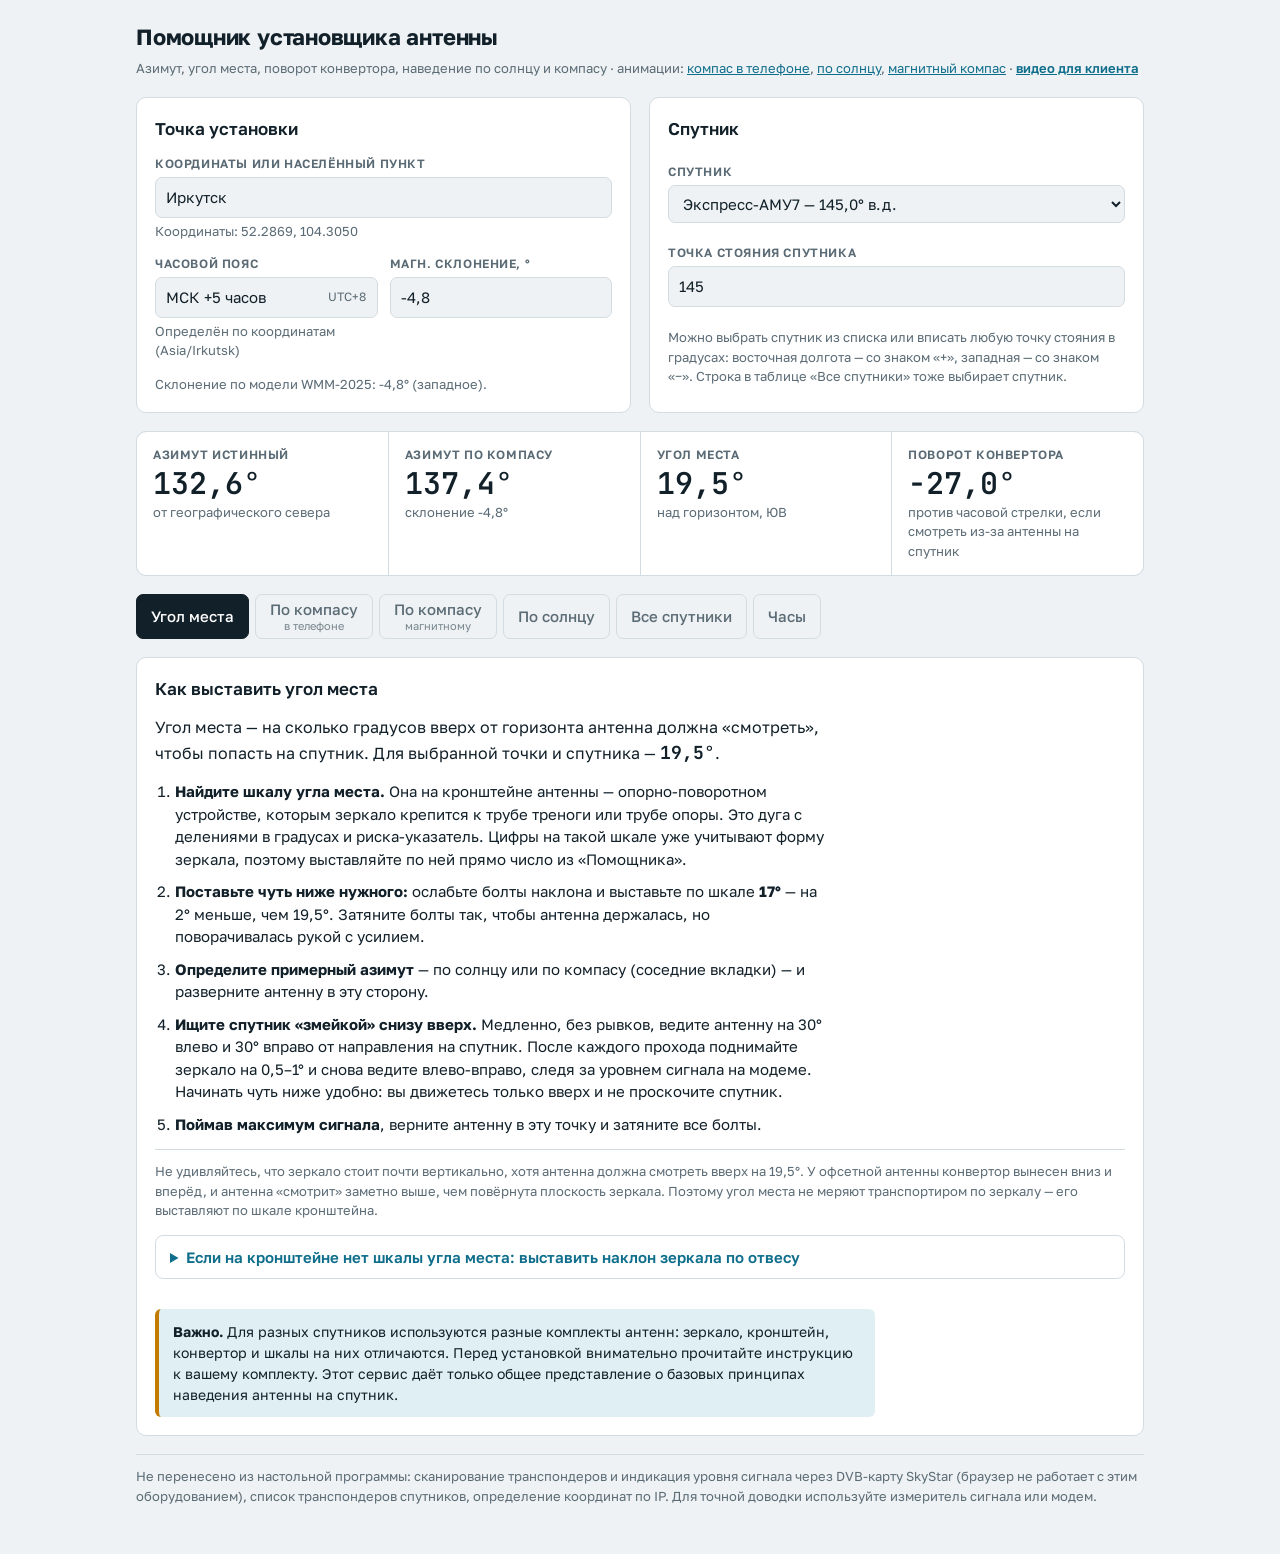
==== commit a5c45861: "Часовой пояс: основное значение — разница с Москвой (МСК +N часов), UTC мелко Co-Authored-By: Claude" ====
--- a/index.html
+++ b/index.html
@@ -112,7 +112,7 @@
         <p class="hint" id="coordsInfo" style="margin:4px 0 0"></p>
       </div>
       <div class="row">
-        <div><label for="tz">Часовой пояс точки, UTC+</label><div style="position:relative"><input id="tz" type="number" step="0.5" min="-12" max="14"><span id="tzMsk" style="position:absolute;right:38px;top:50%;transform:translateY(-50%);font-size:12px;color:var(--muted);pointer-events:none"></span></div><p class="hint" id="tzHint" style="margin:4px 0 0"></p></div>
+        <div><label for="tz">Часовой пояс</label><div style="position:relative"><input id="tz" type="text" inputmode="decimal" autocomplete="off"><span id="tzMsk" style="position:absolute;right:12px;top:50%;transform:translateY(-50%);font-size:12px;color:var(--muted);pointer-events:none"></span></div><p class="hint" id="tzHint" style="margin:4px 0 0"></p></div>
         <div><label for="decl">Магн. склонение, °</label><input id="decl" type="text" readonly tabindex="-1" style="cursor:default" title="Считается автоматически по координатам"></div>
       </div>
       <p class="hint" id="declHint"></p>
@@ -428,7 +428,7 @@
   var ci=CITIES.findIndex(function(c){return Math.abs(c[1]-S.lat)<1e-4&&Math.abs(c[2]-S.lon)<1e-4});
   if(ci>=0)S.city=CITIES[ci][0];else if(typeof S.city!=="string")S.city="";
   $("coords").value=S.city||(S.lat.toFixed(4)+", "+S.lon.toFixed(4));coordsInfo();
-  S.tz=tzFromCoords(S.lat,S.lon);$("tz").value=S.tz;tzHint();
+  S.tz=tzFromCoords(S.lat,S.lon);tzHint();
   $("satlon").value=S.satLon;
   var si=SATS.findIndex(function(s){return s[0]===S.satName&&Math.abs(s[1]-S.satLon)<1e-6});
   satSel.value=si>=0?String(si):"custom";
@@ -451,13 +451,16 @@
     p=new Intl.DateTimeFormat("en-US",{timeZone:z,timeZoneName:"shortOffset"}).formatToParts(d).filter(function(x){return x.type==="timeZoneName"})[0].value,
     m=/GMT([+-]\d+)(?::(\d+))?/.exec(p);if(p==="GMT")return 0;if(m){var h=+m[1];return h+(h<0?-1:1)*(+m[2]||0)/60}}catch(e){}}
   return Math.round(lon/15)}
-function mskTxt(){var d=Math.round((S.tz-3)*100)/100;var n=Math.abs(d),w=n%1?"часа":(n%10===1&&n%100!==11?"час":(n%10>=2&&n%10<=4&&(n%100<12||n%100>14))?"часа":"часов");$("tzMsk").textContent=d===0?"МСК":"МСК "+(d>0?"+":"−")+String(n).replace(".",",")+" "+w}
-function tzHint(){mskTxt();var el=$("tzHint");if(el)el.textContent=S.tzName?"Определён по координатам: "+S.tzName+" (UTC"+(S.tz>=0?"+":"")+String(S.tz).replace(".",",")+")":"Определён по долготе — проверьте вручную."}
+/* the field shows the difference with Moscow ("МСК +5 часов"); UTC is the small hint inside it */
+function utcTxt(){return "UTC"+(S.tz>=0?"+":"−")+String(Math.abs(S.tz)).replace(".",",")}
+function mskVal(){var d=Math.round((S.tz-3)*100)/100,n=Math.abs(d),w=n%1?"часа":(n%10===1&&n%100!==11?"час":(n%10>=2&&n%10<=4&&(n%100<12||n%100>14))?"часа":"часов");return d===0?"МСК":"МСК "+(d>0?"+":"−")+String(n).replace(".",",")+" "+w}
+function mskTxt(){$("tzMsk").textContent=utcTxt();if(document.activeElement!==$("tz"))$("tz").value=mskVal()}
+function tzHint(){mskTxt();var el=$("tzHint");if(el)el.textContent=S.tzName?"Определён по координатам ("+S.tzName+")":"Определён по долготе — проверьте вручную."}
 function nearestCity(lat,lon){var b=null,bd=1e9;CITIES.forEach(function(c){var d=Math.hypot(c[1]-lat,(c[2]-lon)*Math.cos(lat*Math.PI/180))*111;if(d<bd){bd=d;b=c}});return {c:b,d:bd}}
 function setPoint(lat,lon,city,tz){
   S.lat=lat;S.lon=lon;S.city=city||"";if(!city)S.cityRegion="";S.declManual=false;
   S.tz=tzFromCoords(lat,lon);
-  $("tz").value=S.tz;tzHint();$("coordsErr").hidden=true;$("coords").value=S.city||(lat.toFixed(4)+", "+lon.toFixed(4));coordsInfo();
+  tzHint();$("coordsErr").hidden=true;$("coords").value=S.city||(lat.toFixed(4)+", "+lon.toFixed(4));coordsInfo();
   closeAc();refreshDecl();render()}
 var acItems=[],acSel=-1;
 function closeAc(){$("acList").hidden=true;$("coords").setAttribute("aria-expanded","false");acItems=[];acSel=-1}
@@ -501,7 +504,10 @@
 $("coords").addEventListener("change",function(){if($("acList").hidden)applyCoords()});
 $("coords").addEventListener("blur",function(){setTimeout(function(){if(!$("acList").hidden){closeAc();applyCoords()}},150)});
 $("acList").addEventListener("mousedown",function(e){var li=e.target.closest("li");if(li){e.preventDefault();pickAc(+li.dataset.i)}});
-$("tz").addEventListener("input",function(){var v=parseFloat(this.value);if(!isNaN(v)){S.tz=v;mskTxt();$("tzHint").textContent="Введён вручную"+(S.tzName?"; по координатам: "+S.tzName:"")+".";render()}});
+$("tz").addEventListener("input",function(){var s=this.value.replace(/мск/i,"").replace(/[−–]/g,"-").replace(",",".").replace(/[^0-9.+-]/g,""),v=s===""&&/мск/i.test(this.value)?0:parseFloat(s);
+  if(!isNaN(v)&&Math.abs(v)<=15){S.tz=v+3;$("tzMsk").textContent=utcTxt();$("tzHint").textContent="Введён вручную"+(S.tzName?"; по координатам: "+S.tzName:"")+".";render()}});
+$("tz").addEventListener("focus",function(){var d=Math.round((S.tz-3)*100)/100;this.value=(d>0?"+":"")+String(d).replace(".",",");this.select()});
+$("tz").addEventListener("blur",function(){this.value=mskVal()});
 $("decl").addEventListener("input",function(){
   if(this.value.trim()===""){S.declManual=false;refreshDecl();render();return}
   var v=parseFloat(this.value);if(!isNaN(v)){S.decl=v;S.declManual=true;
@@ -609,7 +615,7 @@
     $("sunPastT").textContent=(isToday?"Сегодня это время уже прошло.":"Эта дата уже прошла.")+" Выберите завтрашний или более поздний день"+(mt.length?" — завтра солнце будет в стороне спутника в "+hm(mt[0].t)+".":".");
     $("sunTomorrow").textContent=mt.length?"На завтра, "+hm(mt[0].t):"На завтра";
   }
-  sub.textContent="по местному времени точки (UTC"+(S.tz>=0?"+":"")+S.tz+"), солнце будет "+(x.el<15?"низко, ":"")+"на высоте "+deg(x.el)+(when?" · "+when:"");
+  sub.textContent="по местному времени точки ("+mskVal()+", "+utcTxt()+"), солнце будет "+(x.el<15?"низко, ":"")+"на высоте "+deg(x.el)+(when?" · "+when:"");
   var t5=hm(t-5*60000),t2=hm(t+2*60000);
   steps.push("<li><b>Заранее</b> соберите антенну на кронштейне, установите конвертор и выставьте угол места "+deg(L.el)+" (вкладка «Угол места»).</li>");
   steps.push("<li><b>Ослабьте болты поворота по азимуту</b>, чтобы антенна поворачивалась рукой с небольшим усилием. Болты угла места затяните.</li>");
@@ -658,7 +664,7 @@
 function renderClock(){
   var n=new Date();
   $("clkDev").textContent=n.toLocaleString("ru-RU");
-  $("clkSite").textContent=fmtFull(n.getTime())+" (UTC"+(S.tz>=0?"+":"")+S.tz+")";
+  $("clkSite").textContent=fmtFull(n.getTime())+" ("+mskVal()+", "+utcTxt()+")";
 }
 setInterval(function(){if(S.tab==="clock")renderClock()},1000);
 $("clkCheck").addEventListener("click",function(){
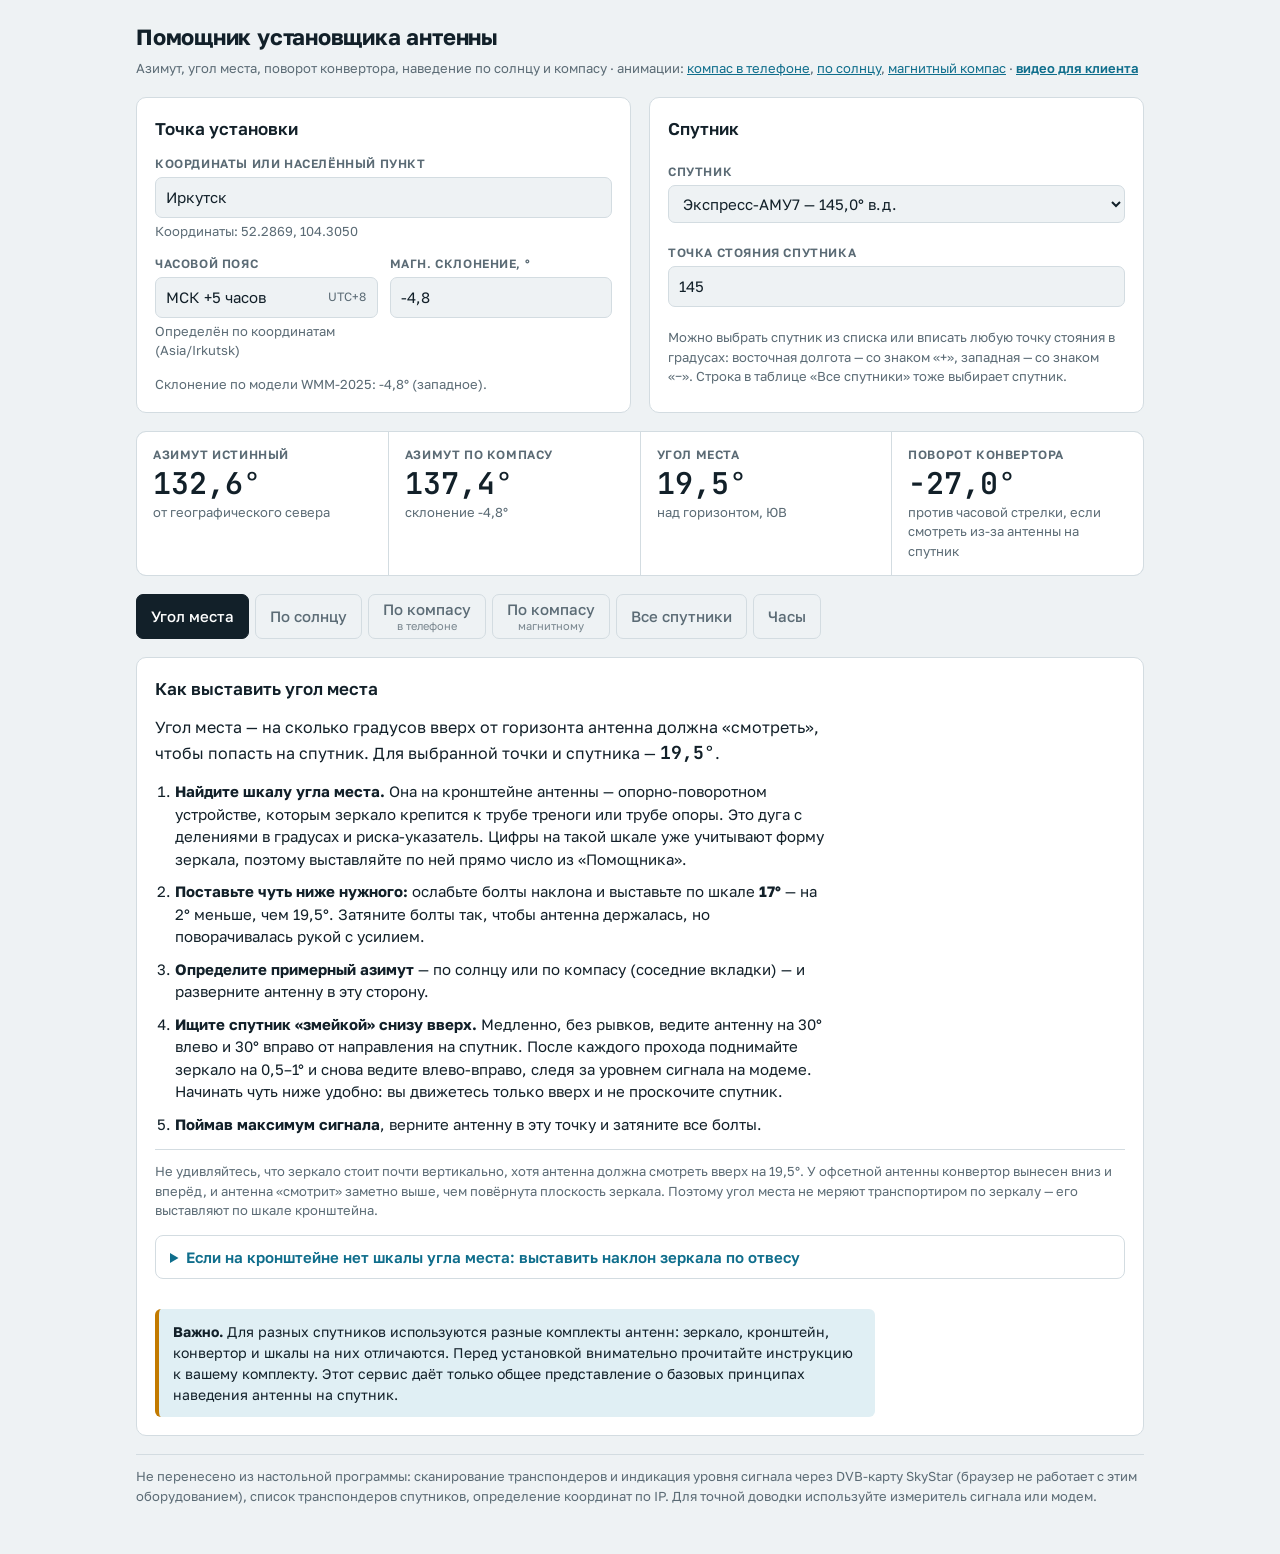
==== commit 6505058c: "Вкладка «По солнцу» — сразу после «Угол места» Co-Authored-By: Claude Opus 5.5 <noreply@anthropic.co" ====
--- a/index.html
+++ b/index.html
@@ -140,9 +140,9 @@
 
   <nav role="tablist" aria-label="Способы наведения">
     <button role="tab" data-tab="dish" aria-selected="true">Угол места</button>
+    <button role="tab" data-tab="sun" aria-selected="false">По солнцу</button>
     <button role="tab" data-tab="compass" aria-selected="false" class="two">По компасу<small>в телефоне</small></button>
     <button role="tab" data-tab="magcomp" aria-selected="false" class="two">По компасу<small>магнитному</small></button>
-    <button role="tab" data-tab="sun" aria-selected="false">По солнцу</button>
     <button role="tab" data-tab="all" aria-selected="false">Все спутники</button>
     <button role="tab" data-tab="clock" aria-selected="false">Часы</button>
   </nav>
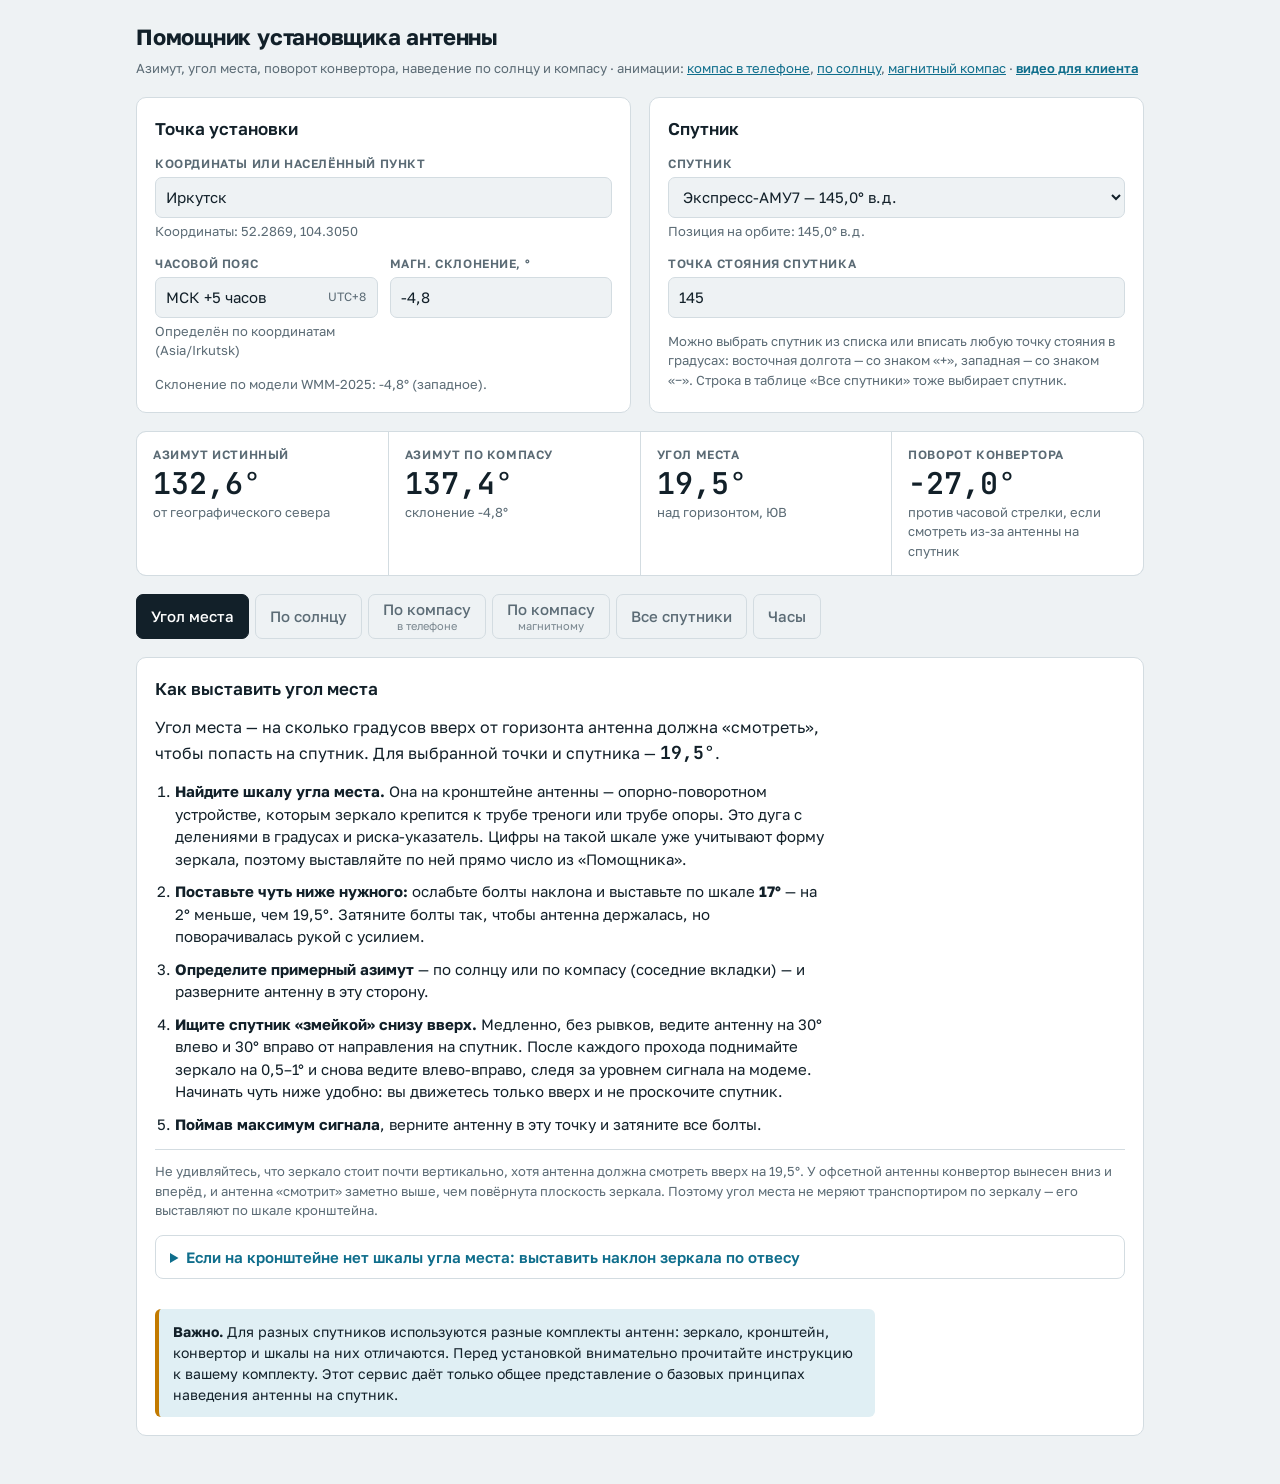
==== commit 9a5f4b66: "Помощник: убрана приписка о нереализованном; поля точки и спутника на одной линии; кнопки «Посмотрет" ====
--- a/index.html
+++ b/index.html
@@ -29,7 +29,7 @@
 h1{font-size:22px;margin:0;font-weight:700;letter-spacing:-.01em;text-wrap:balance}
 header p{margin:0;color:var(--muted);font-size:13px}
 h2{font-size:17px;margin:0;font-weight:600;text-wrap:balance}
-.panel{background:var(--panel);border:1px solid var(--line);border-radius:10px;padding:18px;display:grid;gap:14px;min-width:0}
+.panel{background:var(--panel);border:1px solid var(--line);border-radius:10px;padding:18px;display:grid;gap:14px;min-width:0;align-content:start}
 .grid2{display:grid;grid-template-columns:repeat(auto-fit,minmax(280px,1fr));gap:18px}
 label{font-size:12px;color:var(--muted);text-transform:uppercase;letter-spacing:.05em;font-weight:600;display:block;margin-bottom:4px}
 input,select,button{font:inherit;color:var(--ink)}
@@ -62,6 +62,11 @@
 nav{display:flex;flex-wrap:wrap;gap:6px}
 nav button{background:transparent;color:var(--muted);border:1px solid var(--line);font-weight:500}
 nav button[aria-selected="true"]{background:var(--ink);color:var(--panel);border-color:var(--ink)}
+#sat{height:40.5px}
+.actbtns{display:flex;flex-wrap:wrap;gap:8px;align-items:stretch}
+.actbtn{display:inline-flex;flex-direction:column;justify-content:center;align-items:center;min-height:46px;padding:6px 16px;border-radius:8px;border:1px solid var(--accent);color:var(--accent);background:var(--panel);font-weight:600;font-size:15px;text-decoration:none;line-height:1.15}
+.actbtn:hover{background:var(--accent-soft)}
+.actbtn small{display:block;font-size:11px;font-weight:400;opacity:.85;margin-top:2px}
 nav button.two{line-height:1.1;padding-top:6px;padding-bottom:6px}
 nav button.two small{display:block;font-size:11px;font-weight:400;opacity:.8;margin-top:2px}
 .data{font-family:var(--f-data);font-variant-numeric:tabular-nums}
@@ -109,7 +114,7 @@
           <ul class="ac-list" id="acList" role="listbox" hidden></ul>
         </div>
         <p class="err" id="coordsErr" hidden></p>
-        <p class="hint" id="coordsInfo" style="margin:4px 0 0"></p>
+        <p class="hint" id="coordsInfo" style="margin:4px 0 0;min-height:1.5em"></p>
       </div>
       <div class="row">
         <div><label for="tz">Часовой пояс</label><div style="position:relative"><input id="tz" type="text" inputmode="decimal" autocomplete="off"><span id="tzMsk" style="position:absolute;right:12px;top:50%;transform:translateY(-50%);font-size:12px;color:var(--muted);pointer-events:none"></span></div><p class="hint" id="tzHint" style="margin:4px 0 0"></p></div>
@@ -122,6 +127,7 @@
       <div>
         <label for="sat">Спутник</label>
         <select id="sat"></select>
+        <p class="hint" id="satInfo" style="margin:4px 0 0;min-height:1.5em"></p>
       </div>
       <div>
         <label for="satlon">Точка стояния спутника</label>
@@ -179,7 +185,7 @@
   <!-- SUN -->
   <section class="panel" data-pane="sun" hidden>
     <h2>Наведение по солнцу</h2>
-    <p class="hint"><a href="sun.html" style="color:var(--accent);font-weight:600">Посмотреть анимацию: как это выглядит в 3D →</a> · <a href="video.html" style="color:var(--accent);font-weight:600">Создать видео для клиента →</a></p>
+    <div class="actbtns"><a class="actbtn" href="sun.html">Посмотреть анимацию 3D</a><a class="actbtn two" href="video.html">Создать видео<small>для клиента</small></a></div>
     <p class="hint" style="font-size:14px;color:var(--ink);max-width:68ch">Солнце за день проходит по небу с востока на запад. Один раз в день оно оказывается точно в той стороне, где висит спутник, только выше или ниже него. В эту минуту достаточно развернуть антенну «лицом» к солнцу, и по сторонам света она будет смотреть точно на спутник. Ни компас, ни транспортир не нужны.</p>
     <div class="row">
       <div><label for="sunDate">Планируемая дата установки</label><input id="sunDate" type="date"></div>
@@ -211,7 +217,7 @@
   <!-- COMPASS -->
   <section class="panel" data-pane="compass" hidden>
     <h2>Наведение по компасу в телефоне</h2>
-    <p class="hint"><a href="compass.html" style="color:var(--accent);font-weight:600">Анимация: компас в телефоне →</a></p>
+    <div class="actbtns"><a class="actbtn" href="compass.html">Посмотреть анимацию 3D</a><a class="actbtn two" href="video.html">Создать видео<small>для клиента</small></a></div>
     <div class="grid2">
       <div style="display:grid;gap:12px;align-content:start">
         <dl class="kv cmpKv"></dl>
@@ -230,7 +236,7 @@
 
   <section class="panel" data-pane="magcomp" hidden>
     <h2>Наведение по магнитному компасу</h2>
-    <p class="hint"><a href="magnetic.html" style="color:var(--accent);font-weight:600">Анимация: магнитный компас →</a></p>
+    <div class="actbtns"><a class="actbtn" href="magnetic.html">Посмотреть анимацию 3D</a><a class="actbtn two" href="video.html">Создать видео<small>для клиента</small></a></div>
     <div class="grid2">
       <div style="display:grid;gap:12px;align-content:start">
         <dl class="kv cmpKv"></dl>
@@ -273,7 +279,6 @@
     <p class="hint">Сверка идёт по времени веб-сервера, точность около 1 секунды. Если расхождение больше 30 секунд, поправьте часы устройства.</p>
   </section>
 
-  <p class="note">Не перенесено из настольной программы: сканирование транспондеров и индикация уровня сигнала через DVB-карту SkyStar (браузер не работает с этим оборудованием), список транспондеров спутников, определение координат по IP. Для точной доводки используйте измеритель сигнала или модем.</p>
 </div>
 
 
@@ -534,6 +539,7 @@
 
 /* ---------- render ---------- */
 function render(){
+  if($("satInfo"))$("satInfo").textContent="Позиция на орбите: "+lonTxt(S.satLon);
   var L=look(S.lat,S.lon,S.satLon),vis=L.el>0;
   var mag=((L.az-S.decl)%360+360)%360;
   $("rAz").textContent=deg(L.az);
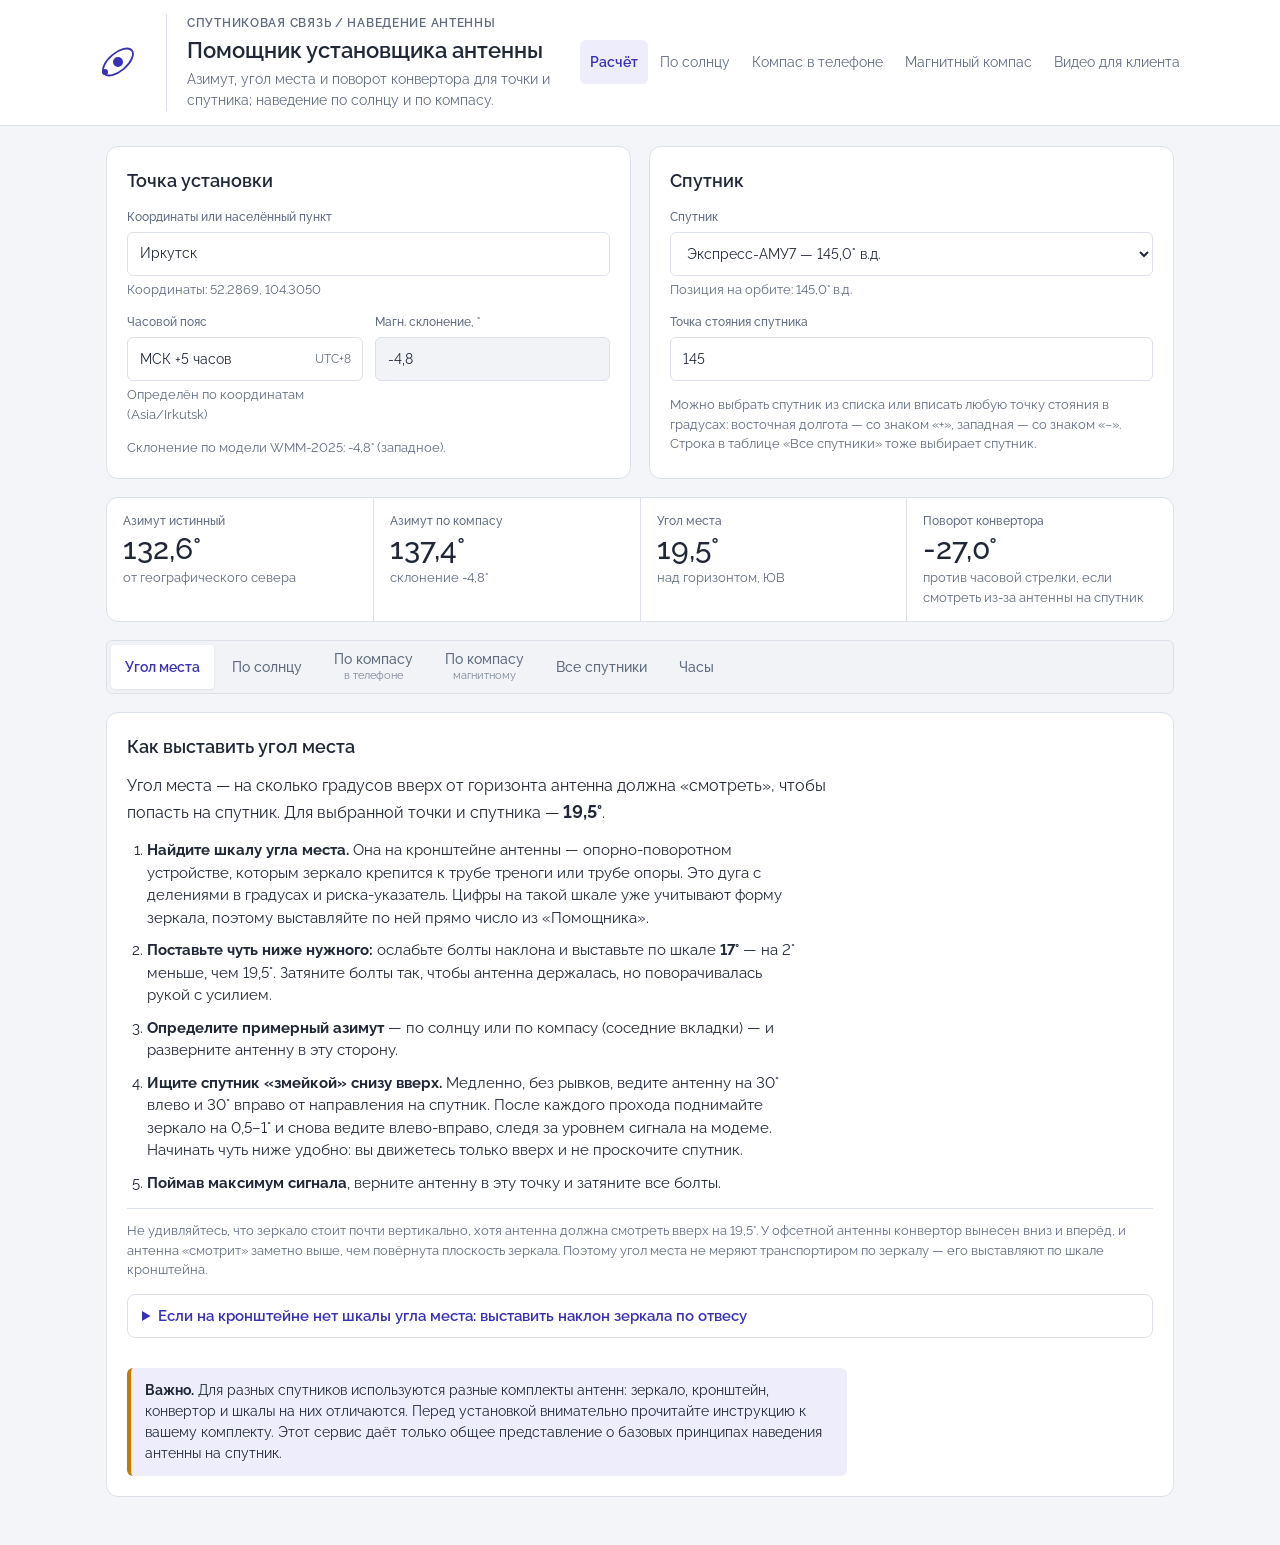
==== commit 70f92a17: "Оформление как у satfinder.da-tele.com: Raleway, палитра, общая шапка с навигацией (dtk.css), сегмен" ====
--- a/index.html
+++ b/index.html
@@ -6,34 +6,32 @@
 <title>Помощник установщика</title>
 <meta name="claude:viewport-fit-sides" content="cover">
 <link rel="preconnect" href="https://fonts.googleapis.com">
-<link rel="stylesheet" href="https://fonts.googleapis.com/css2?family=Golos+Text:wght@400;500;600;700&family=JetBrains+Mono:wght@400;600&display=swap">
+<link rel="preconnect" href="https://fonts.gstatic.com" crossorigin>
+<link rel="stylesheet" href="https://fonts.googleapis.com/css2?family=Raleway:wght@400;500;600;700&display=swap">
+<link rel="stylesheet" href="dtk.css">
 <style>
 /* Layout: a single working column — point & satellite on top, the four key angles as a readout strip, then method panels (dish, sun, compass, all satellites, clock) */
 :root{
-  --bg:#eef2f4; --panel:#ffffff; --ink:#122029; --muted:#5b6b75; --line:#d3dce1;
-  --accent:#0f6e8c; --accent-soft:#e0eff4; --sun:#c27a00; --warn:#b3261e; --ok:#2e7d32;
-  --f-body:"Golos Text",system-ui,-apple-system,"Segoe UI",Roboto,sans-serif;
-  --f-data:"JetBrains Mono",ui-monospace,"SFMono-Regular",Menlo,Consolas,monospace;
-}
-@media (prefers-color-scheme:dark){:root:not([data-theme="light"]){
-  --bg:#0e1519; --panel:#152027; --ink:#e3ebef; --muted:#93a4ad; --line:#26353e;
-  --accent:#4fb3d4; --accent-soft:#17323d; --sun:#f0b23c; --warn:#ff8a80; --ok:#81c784; color-scheme:dark}}
-:root[data-theme="dark"]{
-  --bg:#0e1519; --panel:#152027; --ink:#e3ebef; --muted:#93a4ad; --line:#26353e;
-  --accent:#4fb3d4; --accent-soft:#17323d; --sun:#f0b23c; --warn:#ff8a80; --ok:#81c784; color-scheme:dark}
+  --bg:#f4f5f8; --panel:#ffffff; --ink:#202737; --muted:#606b7e; --line:#dce1e9;
+  --accent:#3732b5; --accent-soft:#eeedfc; --surface:#f1f3f7; --sun:#c27a00; --warn:#b3261e; --ok:#2e7d32;
+  --f-body:Raleway,Arial,sans-serif;
+  --f-data:Raleway,Arial,sans-serif;
+}
 *{box-sizing:border-box}
 [hidden]{display:none!important}
 body{background:var(--bg);color:var(--ink);font-family:var(--f-body);font-size:15px;line-height:1.5}
-.wrap{max-width:1040px;margin:0 auto;padding-block:20px 48px;padding-left:max(16px,env(safe-area-inset-left,0px));padding-right:max(16px,env(safe-area-inset-right,0px));display:grid;gap:18px}
+.wrap{max-width:1100px;margin:0 auto;padding-block:20px 48px;padding-left:max(16px,env(safe-area-inset-left,0px));padding-right:max(16px,env(safe-area-inset-right,0px));display:grid;gap:18px}
 header{display:flex;flex-wrap:wrap;align-items:baseline;justify-content:space-between;gap:6px 16px}
-h1{font-size:22px;margin:0;font-weight:700;letter-spacing:-.01em;text-wrap:balance}
+h1{font-size:22px;margin:0;font-weight:600;text-wrap:balance}
 header p{margin:0;color:var(--muted);font-size:13px}
-h2{font-size:17px;margin:0;font-weight:600;text-wrap:balance}
-.panel{background:var(--panel);border:1px solid var(--line);border-radius:10px;padding:18px;display:grid;gap:14px;min-width:0;align-content:start}
+h2{font-size:18px;margin:0;font-weight:600;text-wrap:balance}
+.panel{background:var(--panel);border:1px solid var(--line);border-radius:12px;padding:20px;display:grid;gap:14px;min-width:0;align-content:start}
 .grid2{display:grid;grid-template-columns:repeat(auto-fit,minmax(280px,1fr));gap:18px}
-label{font-size:12px;color:var(--muted);text-transform:uppercase;letter-spacing:.05em;font-weight:600;display:block;margin-bottom:4px}
+label{font-size:12px;color:var(--muted);font-weight:500;display:block;margin-bottom:6px}
 input,select,button{font:inherit;color:var(--ink)}
-input,select{width:100%;background:var(--bg);border:1px solid var(--line);border-radius:7px;padding:8px 10px;min-width:0}
+input,select{width:100%;background:var(--panel);border:1px solid var(--line);border-radius:6px;padding:9px 12px;min-width:0;min-height:44px;font-size:14px}
+input:hover,select:hover{border-color:#c3cad6}
+input[readonly]{background:var(--surface)}
 input:focus-visible,select:focus-visible,button:focus-visible{outline:2px solid var(--accent);outline-offset:1px}
 .row{display:grid;grid-template-columns:repeat(auto-fit,minmax(140px,1fr));gap:12px}
 .hint{font-size:13px;color:var(--muted);margin:0}
@@ -44,13 +42,15 @@
 .ac-list li[aria-selected="true"],.ac-list li:hover{background:var(--accent-soft)}
 .ex{display:flex;flex-wrap:wrap;gap:6px;align-items:center;margin-top:6px;font-size:12.5px;color:var(--muted)}
 .ex button{font:12.5px var(--f-data);background:var(--accent-soft);color:var(--accent);border:0;border-radius:6px;padding:4px 8px;cursor:pointer}
-button{background:var(--accent);color:var(--panel);border:0;border-radius:7px;padding:8px 14px;font-weight:600;cursor:pointer}
-button.ghost{background:transparent;color:var(--accent);border:1px solid var(--accent)}
+button{background:var(--accent);color:#fff;border:0;border-radius:6px;padding:10px 16px;min-height:44px;font-weight:600;font-size:14px;cursor:pointer}
+button:hover{background:#27238b}
+button.ghost{background:var(--panel);color:var(--ink);border:1px solid var(--line)}
+button.ghost:hover{background:var(--surface);border-color:var(--accent)}
 /* readout strip */
-.readout{display:grid;grid-template-columns:repeat(auto-fit,minmax(200px,1fr));gap:1px;background:var(--line);border:1px solid var(--line);border-radius:10px;overflow:hidden}
+.readout{display:grid;grid-template-columns:repeat(auto-fit,minmax(200px,1fr));gap:1px;background:var(--line);border:1px solid var(--line);border-radius:12px;overflow:hidden}
 .cell{background:var(--panel);padding:14px 16px;display:grid;gap:2px;align-content:start}
-.cell .k{font-size:12px;color:var(--muted);text-transform:uppercase;letter-spacing:.05em;font-weight:600}
-.cell .v{font-family:var(--f-data);font-size:30px;font-weight:600;font-variant-numeric:tabular-nums;line-height:1.15}
+.cell .k{font-size:12px;color:var(--muted);font-weight:500}
+.cell .v{font-family:var(--f-data);font-size:30px;font-weight:500;font-variant-numeric:tabular-nums;line-height:1.15}
 .cell .s{font-size:13px;color:var(--muted)}
 .kitnote{margin-top:16px;padding:12px 14px;border-left:4px solid var(--sun);background:var(--accent-soft);border-radius:6px;font-size:14px;line-height:1.5;max-width:80ch}
 .past{margin-top:10px;border:1px solid var(--warn);border-radius:10px;padding:12px 14px;display:grid;gap:10px}
@@ -59,16 +59,18 @@
 .cell .v.gone{color:var(--muted);text-decoration:line-through;text-decoration-thickness:2px}
 .status{display:inline-flex;align-items:center;gap:6px;font-size:13px;font-weight:600;padding:3px 10px;border-radius:99px;background:var(--accent-soft);color:var(--accent);justify-self:start}
 .status.bad{color:var(--warn);background:transparent;border:1px solid var(--warn)}
-nav{display:flex;flex-wrap:wrap;gap:6px}
-nav button{background:transparent;color:var(--muted);border:1px solid var(--line);font-weight:500}
-nav button[aria-selected="true"]{background:var(--ink);color:var(--panel);border-color:var(--ink)}
+nav[role="tablist"]{display:flex;flex-wrap:wrap;gap:4px;padding:4px;border:1px solid var(--line);background:var(--surface);border-radius:6px}
+nav[role="tablist"] button{background:transparent;color:var(--muted);border:0;border-radius:4px;font-weight:500;min-height:44px;padding:8px 14px}
+nav[role="tablist"] button:hover{color:var(--accent);background:transparent}
+nav[role="tablist"] button[aria-selected="true"]{background:var(--panel);color:var(--accent);box-shadow:0 1px 3px #18264016;font-weight:600}
 #sat{height:40.5px}
+@media (max-width:480px){#tzMsk{position:static!important;transform:none!important;display:block;margin-top:4px}}
 .actbtns{display:flex;flex-wrap:wrap;gap:8px;align-items:stretch}
 .actbtn{display:inline-flex;flex-direction:column;justify-content:center;align-items:center;min-height:46px;padding:6px 16px;border-radius:8px;border:1px solid var(--accent);color:var(--accent);background:var(--panel);font-weight:600;font-size:15px;text-decoration:none;line-height:1.15}
 .actbtn:hover{background:var(--accent-soft)}
 .actbtn small{display:block;font-size:11px;font-weight:400;opacity:.85;margin-top:2px}
-nav button.two{line-height:1.1;padding-top:6px;padding-bottom:6px}
-nav button.two small{display:block;font-size:11px;font-weight:400;opacity:.8;margin-top:2px}
+nav[role="tablist"] button.two{line-height:1.1;padding-top:6px;padding-bottom:6px}
+nav[role="tablist"] button.two small{display:block;font-size:11px;font-weight:400;opacity:.8;margin-top:2px}
 .data{font-family:var(--f-data);font-variant-numeric:tabular-nums}
 table{border-collapse:collapse;width:100%;font-size:14px}
 th,td{text-align:left;padding:7px 10px;border-bottom:1px solid var(--line);white-space:nowrap}
@@ -98,11 +100,19 @@
 <body style="margin:0">
 
 
-<div class="wrap">
-  <header>
-    <h1>Помощник установщика антенны</h1>
-    <p>Азимут, угол места, поворот конвертора, наведение по солнцу и компасу · анимации: <a href="compass.html" style="color:var(--accent)">компас в телефоне</a>, <a href="sun.html" style="color:var(--accent)">по солнцу</a>, <a href="magnetic.html" style="color:var(--accent)">магнитный компас</a> · <a href="video.html" style="color:var(--accent);font-weight:600">видео для клиента</a></p>
-  </header>
+<a class="sf-skip" href="#main">К содержимому</a>
+<header class="sf-header">
+  <div class="sf-header-inner">
+    <a class="sf-brand" href="index.html" aria-label="Помощник установщика антенны, на главную"><svg viewBox="0 0 40 40" width="40" height="40" fill="none" aria-hidden="true"><circle cx="20" cy="20" r="5" fill="currentColor"></circle><ellipse cx="20" cy="20" rx="18" ry="9" transform="rotate(-40 20 20)" stroke="currentColor" stroke-width="1.8"></ellipse><circle cx="7" cy="30" r="3" fill="currentColor"></circle></svg></a>
+    <div class="sf-intro">
+      <p class="sf-eyebrow">СПУТНИКОВАЯ СВЯЗЬ / НАВЕДЕНИЕ АНТЕННЫ</p>
+      <p class="sf-title">Помощник установщика антенны</p>
+      <p class="sf-desc">Азимут, угол места и поворот конвертора для точки и спутника; наведение по солнцу и по компасу.</p>
+    </div>
+    <nav class="sf-nav" aria-label="Разделы"><a href="index.html" aria-current="page">Расчёт</a><a href="sun.html">По солнцу</a><a href="compass.html">Компас в телефоне</a><a href="magnetic.html">Магнитный компас</a><a href="video.html">Видео для клиента</a></nav>
+  </div>
+</header>
+<main class="wrap" id="main">
 
   <section class="grid2">
     <div class="panel">
@@ -279,7 +289,7 @@
     <p class="hint">Сверка идёт по времени веб-сервера, точность около 1 секунды. Если расхождение больше 30 секунд, поправьте часы устройства.</p>
   </section>
 
-</div>
+</main>
 
 
 <!-- precise time zones of Russia: 0.05° grid built from timezone-boundary-builder (OpenStreetMap) boundaries via geo-tz; elsewhere tz-lookup -->
--- a/dtk.css
+++ b/dtk.css
@@ -0,0 +1,44 @@
+/* Shared look of the Да-Телеком satellite services, taken from satfinder.da-tele.com:
+   Raleway, light grey page, white panels with 1px border and 12px radius, indigo accent,
+   sticky white header (brand mark · eyebrow · title · description · navigation), 44px touch targets. */
+:root{
+  --sf-font:Raleway,Arial,sans-serif;
+  --sf-bg:#f4f5f8; --sf-panel:#fff; --sf-surface:#f1f3f7; --sf-text:#202737; --sf-muted:#606b7e;
+  --sf-accent:#3732b5; --sf-accent-hover:#27238b; --sf-accent-soft:#eeedfc; --sf-border:#dce1e9; --sf-error:#b12843;
+  --sf-r-sm:6px; --sf-r-md:10px; --sf-r-lg:12px;
+}
+html{-webkit-text-size-adjust:100%;text-size-adjust:100%}
+body{font-family:var(--sf-font);-webkit-font-smoothing:antialiased;font-variant-numeric:lining-nums tabular-nums}
+a:focus-visible,button:focus-visible,input:focus-visible,select:focus-visible,summary:focus-visible{outline:3px solid var(--sf-accent);outline-offset:3px}
+
+/* header */
+.sf-skip{position:absolute;top:-90px;left:16px;z-index:2000;background:var(--sf-panel);padding:16px;border-radius:var(--sf-r-sm)}
+.sf-skip:focus{top:12px}
+.sf-header{background:var(--sf-panel);border-bottom:1px solid var(--sf-border);position:sticky;top:0;z-index:1100}
+.sf-header-inner{width:min(1100px,calc(100% - 32px));margin:auto;display:flex;align-items:center;gap:20px;padding-block:14px}
+.sf-brand{display:flex;flex-shrink:0;color:var(--sf-accent);padding:8px;border-radius:var(--sf-r-sm)}
+.sf-brand svg{width:40px;height:40px}
+.sf-intro{border-left:1px solid var(--sf-border);padding-left:20px;min-width:0;flex:1 1 auto}
+.sf-eyebrow{margin:0;font-size:.75rem;letter-spacing:.06em;font-weight:600;color:var(--sf-muted)}
+.sf-title{margin:4px 0;font-size:1.375rem;font-weight:600;line-height:1.3;color:var(--sf-text)}
+.sf-desc{margin:0;font-size:.875rem;color:var(--sf-muted);max-width:560px}
+.sf-nav{margin-left:auto;display:flex;align-items:center;gap:2px;font-size:.875rem;flex-wrap:nowrap;justify-content:flex-end;flex-shrink:0}
+.sf-nav a{display:inline-flex;align-items:center;min-height:44px;padding:8px 10px;white-space:nowrap;color:var(--sf-muted);border-radius:var(--sf-r-sm);text-decoration:none;font-family:var(--sf-font)}
+.sf-nav a:hover{background:var(--sf-surface);color:var(--sf-accent)}
+.sf-nav a[aria-current="page"]{color:var(--sf-accent);background:var(--sf-accent-soft);font-weight:600}
+@media (max-width:1180px){.sf-desc{display:none}}
+@media (max-width:900px){
+  .sf-header{position:static}
+  .sf-header-inner{flex-wrap:wrap;gap:8px 16px;padding-block:10px}
+  .sf-desc{display:none}
+  .sf-nav{margin-left:0;width:100%;justify-content:flex-start;flex-wrap:nowrap;overflow-x:auto;-webkit-overflow-scrolling:touch;scrollbar-width:none;margin-inline:-8px;padding-inline:0}
+  .sf-nav::-webkit-scrollbar{display:none}
+  .sf-nav a{white-space:nowrap}
+  .sf-brand{padding:4px}
+  .sf-brand svg{width:32px;height:32px}
+  .sf-intro{flex:1 1 0;padding-left:12px}
+  .sf-title{font-size:1.125rem}
+}
+/* pages embedded into the helper (?only=…) or driven by the video builder (?rec=1) show no header */
+html.only .sf-header,html.only .sf-skip{display:none}
+html.rec .sf-header,html.rec .sf-skip{display:none}
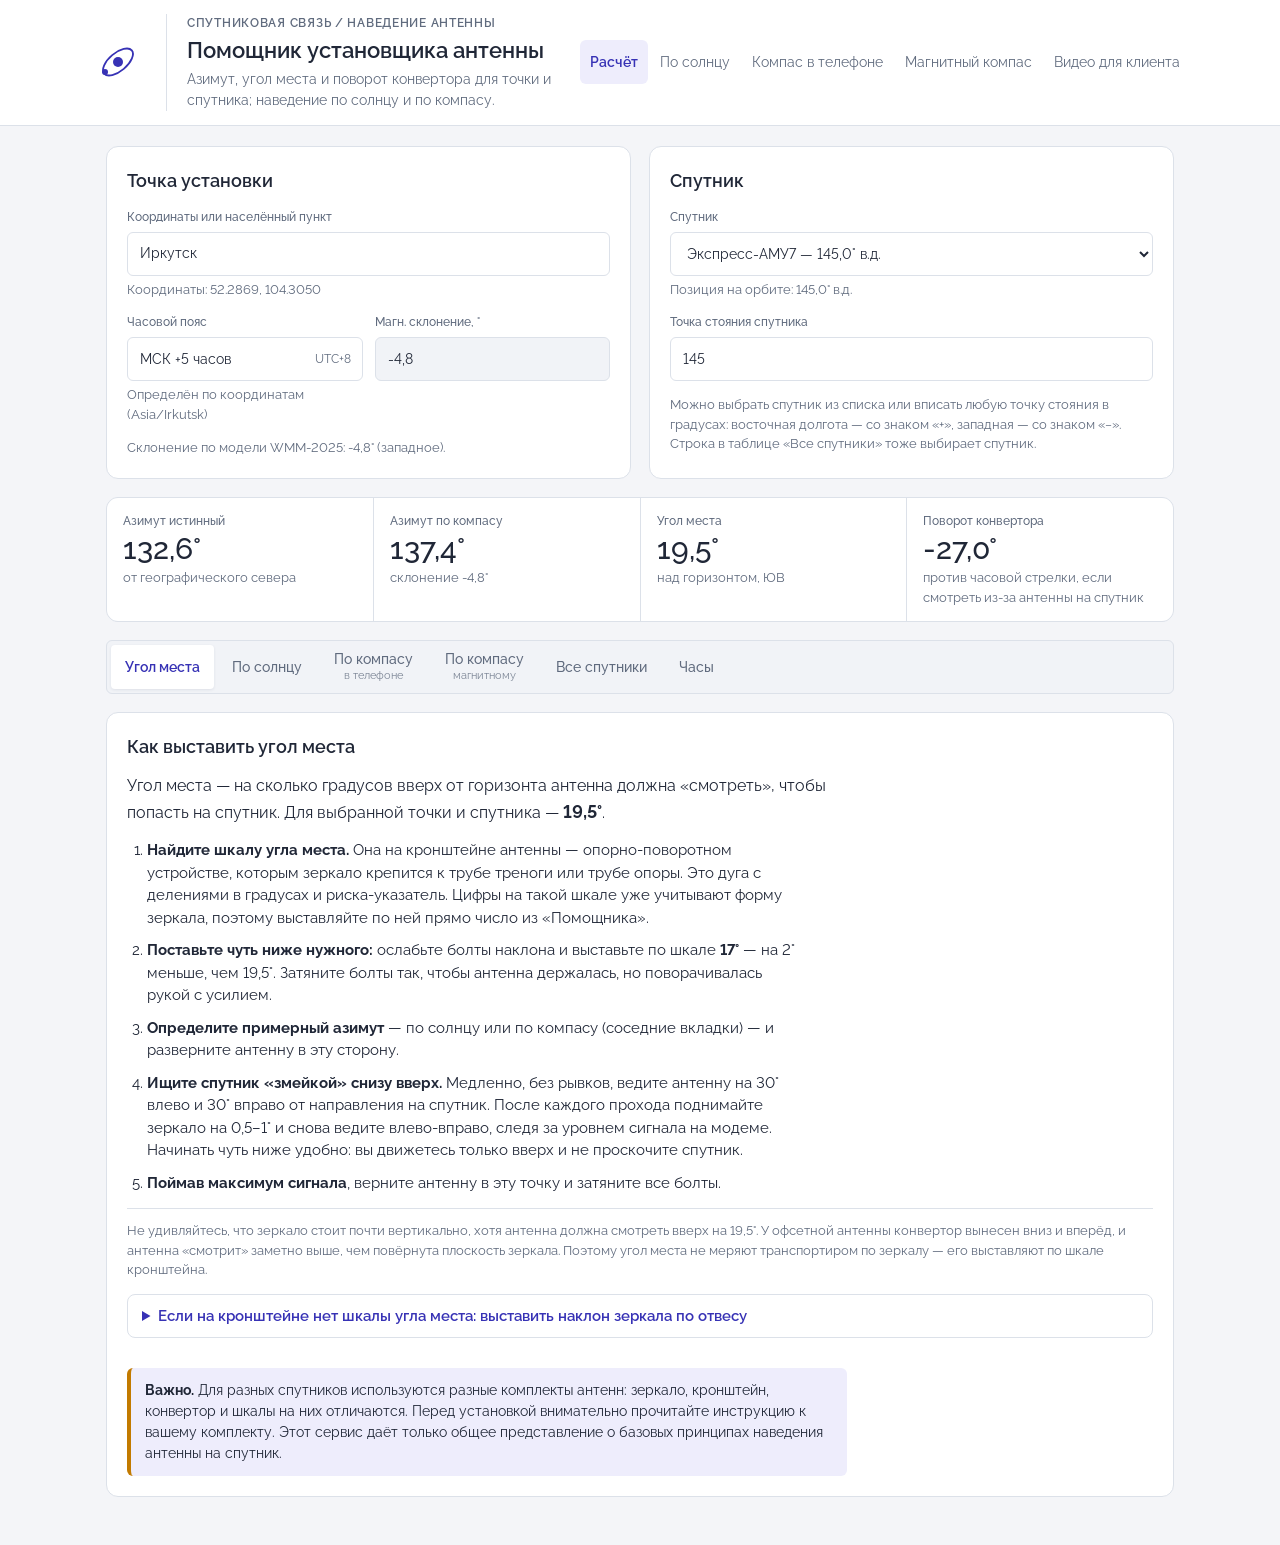
==== commit 18b009bf: "Шрифт Raleway во всём: локальные файлы шрифта, анимации стартуют после загрузки шрифта (3D-надписи)," ====
--- a/index.html
+++ b/index.html
@@ -5,9 +5,8 @@
 <meta name="viewport" content="width=device-width,initial-scale=1,viewport-fit=cover">
 <title>Помощник установщика</title>
 <meta name="claude:viewport-fit-sides" content="cover">
-<link rel="preconnect" href="https://fonts.googleapis.com">
-<link rel="preconnect" href="https://fonts.gstatic.com" crossorigin>
-<link rel="stylesheet" href="https://fonts.googleapis.com/css2?family=Raleway:wght@400;500;600;700&display=swap">
+<link rel="preload" href="fonts/raleway-cyrillic-400-normal.woff2" as="font" type="font/woff2" crossorigin>
+<link rel="preload" href="fonts/raleway-cyrillic-600-normal.woff2" as="font" type="font/woff2" crossorigin>
 <link rel="stylesheet" href="dtk.css">
 <style>
 /* Layout: a single working column — point & satellite on top, the four key angles as a readout strip, then method panels (dish, sun, compass, all satellites, clock) */
--- a/dtk.css
+++ b/dtk.css
@@ -1,6 +1,15 @@
 /* Shared look of the Да-Телеком satellite services, taken from satfinder.da-tele.com:
    Raleway, light grey page, white panels with 1px border and 12px radius, indigo accent,
    sticky white header (brand mark · eyebrow · title · description · navigation), 44px touch targets. */
+/* Raleway is self-hosted (fonts/, SIL OFL) like on satfinder, so the canvas/SVG drawings and the video use exactly the same font as the page */
+@font-face{font-family:Raleway;font-style:normal;font-weight:400;font-display:swap;src:url(fonts/raleway-cyrillic-400-normal.woff2) format("woff2");unicode-range:U+0301,U+0400-045F,U+0490-0491,U+04B0-04B1,U+2116}
+@font-face{font-family:Raleway;font-style:normal;font-weight:400;font-display:swap;src:url(fonts/raleway-latin-400-normal.woff2) format("woff2");unicode-range:U+0000-00FF,U+0131,U+0152-0153,U+02BB-02BC,U+02C6,U+02DA,U+02DC,U+0304,U+0308,U+0329,U+2000-206F,U+20AC,U+2122,U+2191,U+2193,U+2212,U+2215,U+FEFF,U+FFFD}
+@font-face{font-family:Raleway;font-style:normal;font-weight:500;font-display:swap;src:url(fonts/raleway-cyrillic-500-normal.woff2) format("woff2");unicode-range:U+0301,U+0400-045F,U+0490-0491,U+04B0-04B1,U+2116}
+@font-face{font-family:Raleway;font-style:normal;font-weight:500;font-display:swap;src:url(fonts/raleway-latin-500-normal.woff2) format("woff2");unicode-range:U+0000-00FF,U+0131,U+0152-0153,U+02BB-02BC,U+02C6,U+02DA,U+02DC,U+0304,U+0308,U+0329,U+2000-206F,U+20AC,U+2122,U+2191,U+2193,U+2212,U+2215,U+FEFF,U+FFFD}
+@font-face{font-family:Raleway;font-style:normal;font-weight:600;font-display:swap;src:url(fonts/raleway-cyrillic-600-normal.woff2) format("woff2");unicode-range:U+0301,U+0400-045F,U+0490-0491,U+04B0-04B1,U+2116}
+@font-face{font-family:Raleway;font-style:normal;font-weight:600;font-display:swap;src:url(fonts/raleway-latin-600-normal.woff2) format("woff2");unicode-range:U+0000-00FF,U+0131,U+0152-0153,U+02BB-02BC,U+02C6,U+02DA,U+02DC,U+0304,U+0308,U+0329,U+2000-206F,U+20AC,U+2122,U+2191,U+2193,U+2212,U+2215,U+FEFF,U+FFFD}
+@font-face{font-family:Raleway;font-style:normal;font-weight:700;font-display:swap;src:url(fonts/raleway-cyrillic-700-normal.woff2) format("woff2");unicode-range:U+0301,U+0400-045F,U+0490-0491,U+04B0-04B1,U+2116}
+@font-face{font-family:Raleway;font-style:normal;font-weight:700;font-display:swap;src:url(fonts/raleway-latin-700-normal.woff2) format("woff2");unicode-range:U+0000-00FF,U+0131,U+0152-0153,U+02BB-02BC,U+02C6,U+02DA,U+02DC,U+0304,U+0308,U+0329,U+2000-206F,U+20AC,U+2122,U+2191,U+2193,U+2212,U+2215,U+FEFF,U+FFFD}
 :root{
   --sf-font:Raleway,Arial,sans-serif;
   --sf-bg:#f4f5f8; --sf-panel:#fff; --sf-surface:#f1f3f7; --sf-text:#202737; --sf-muted:#606b7e;
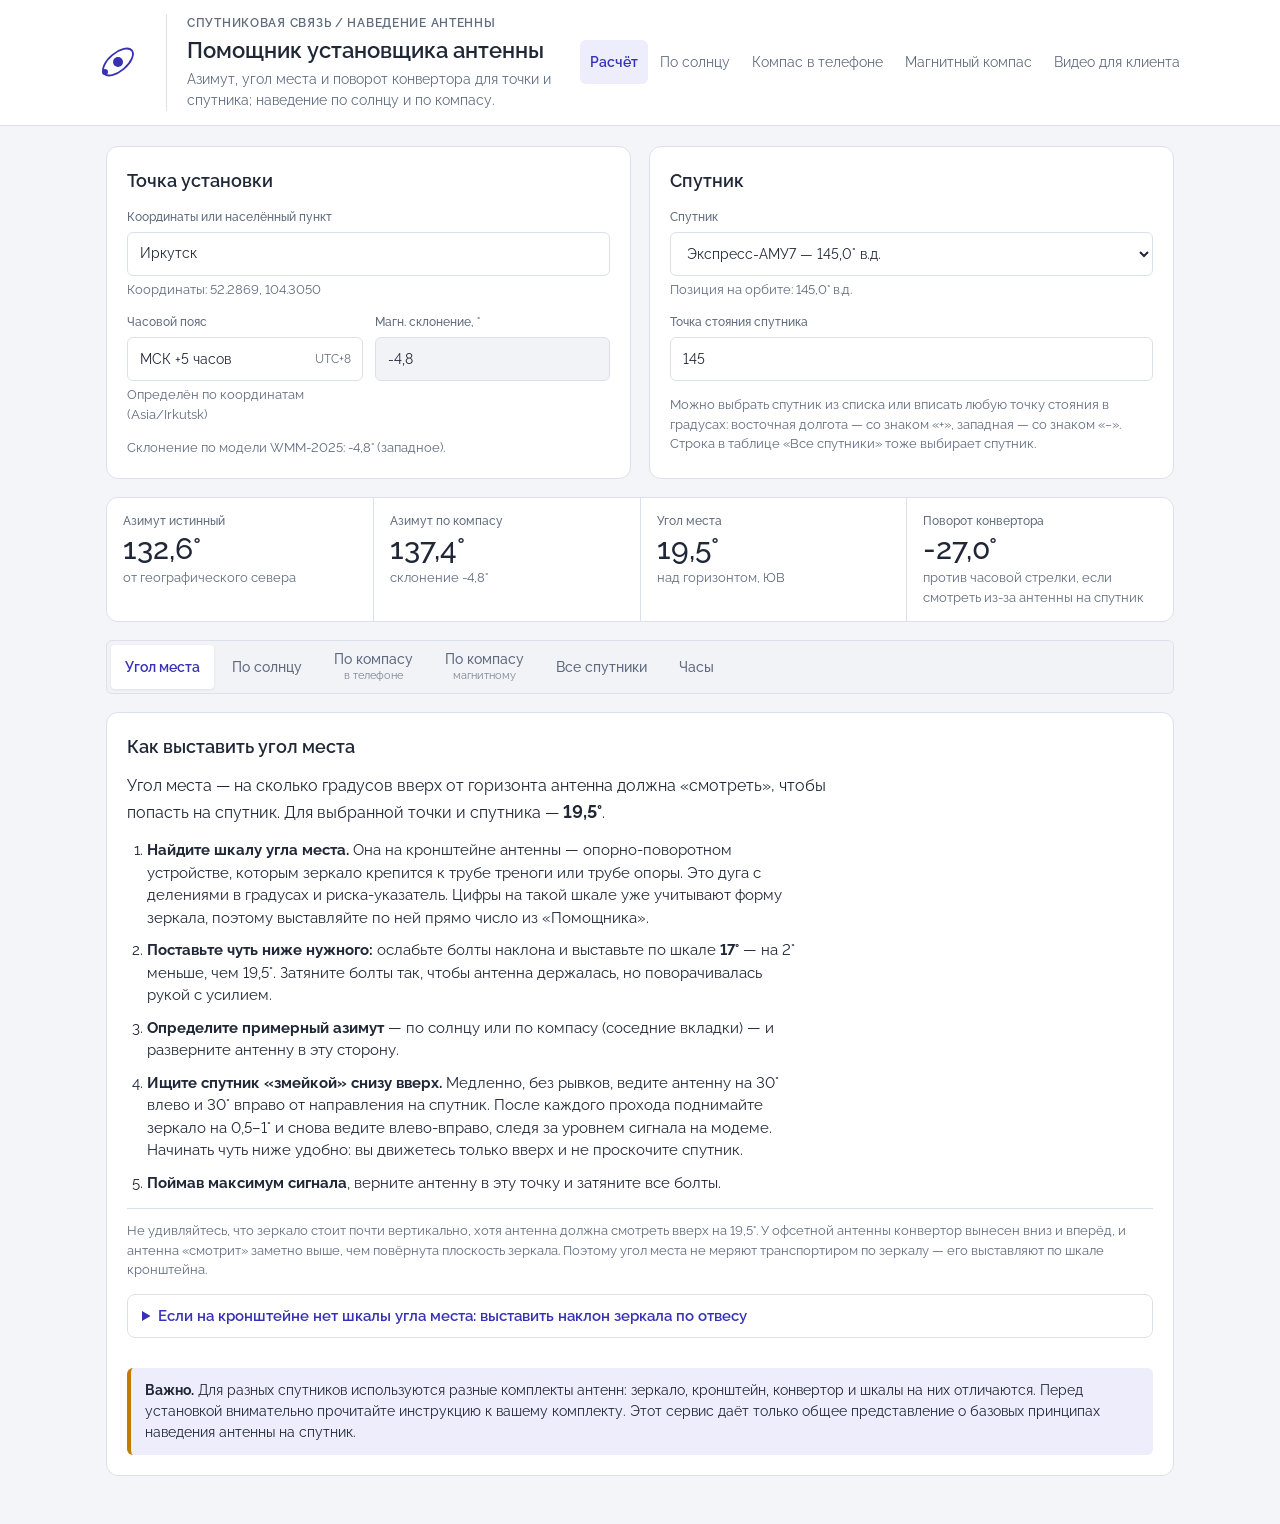
==== commit a2e095de: "Video: quality back to 4 Mbit/s (keyframe every 2 s), black text for contrast; kit note full width C" ====
--- a/index.html
+++ b/index.html
@@ -51,7 +51,7 @@
 .cell .k{font-size:12px;color:var(--muted);font-weight:500}
 .cell .v{font-family:var(--f-data);font-size:30px;font-weight:500;font-variant-numeric:tabular-nums;line-height:1.15}
 .cell .s{font-size:13px;color:var(--muted)}
-.kitnote{margin-top:16px;padding:12px 14px;border-left:4px solid var(--sun);background:var(--accent-soft);border-radius:6px;font-size:14px;line-height:1.5;max-width:80ch}
+.kitnote{margin-top:16px;padding:12px 14px;border-left:4px solid var(--sun);background:var(--accent-soft);border-radius:6px;font-size:14px;line-height:1.5}
 .past{margin-top:10px;border:1px solid var(--warn);border-radius:10px;padding:12px 14px;display:grid;gap:10px}
 .past p{margin:0;color:var(--warn);font-size:14px;font-weight:600}
 .past-btns{display:flex;gap:8px;flex-wrap:wrap}
